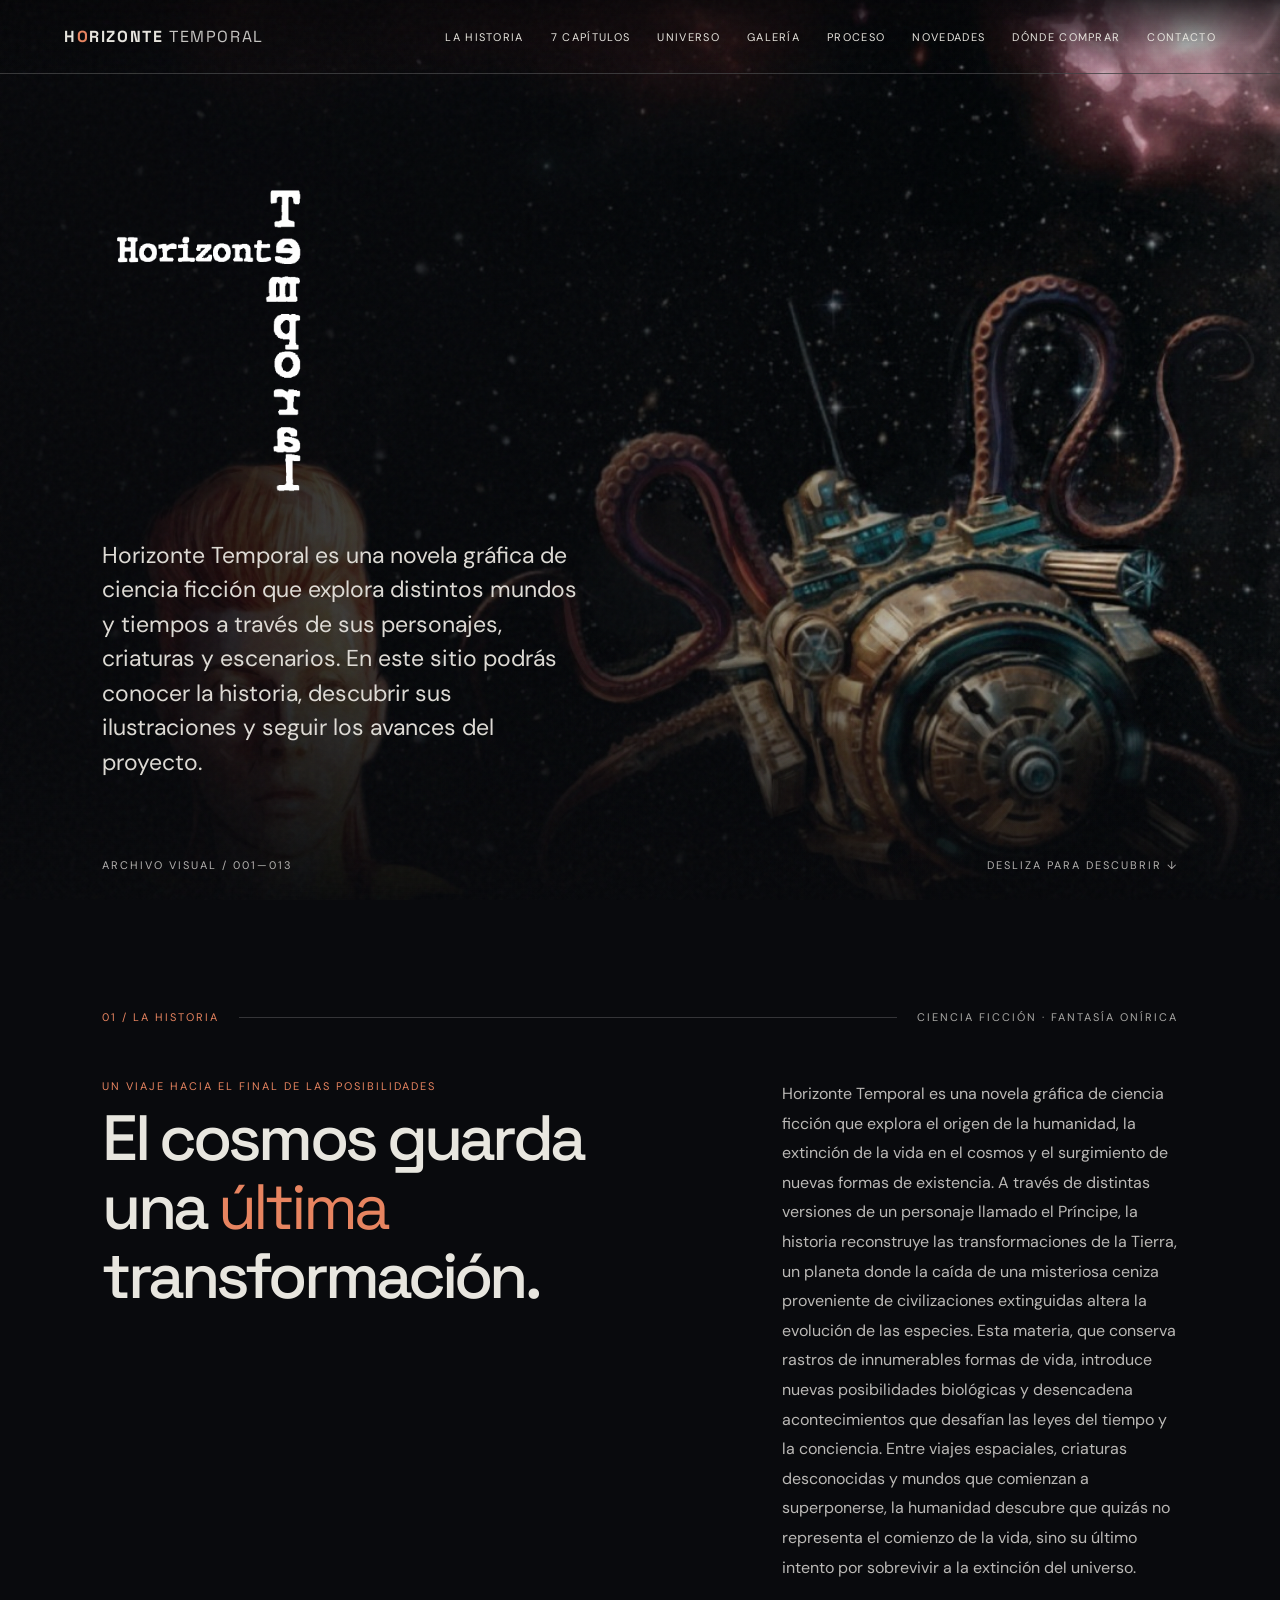
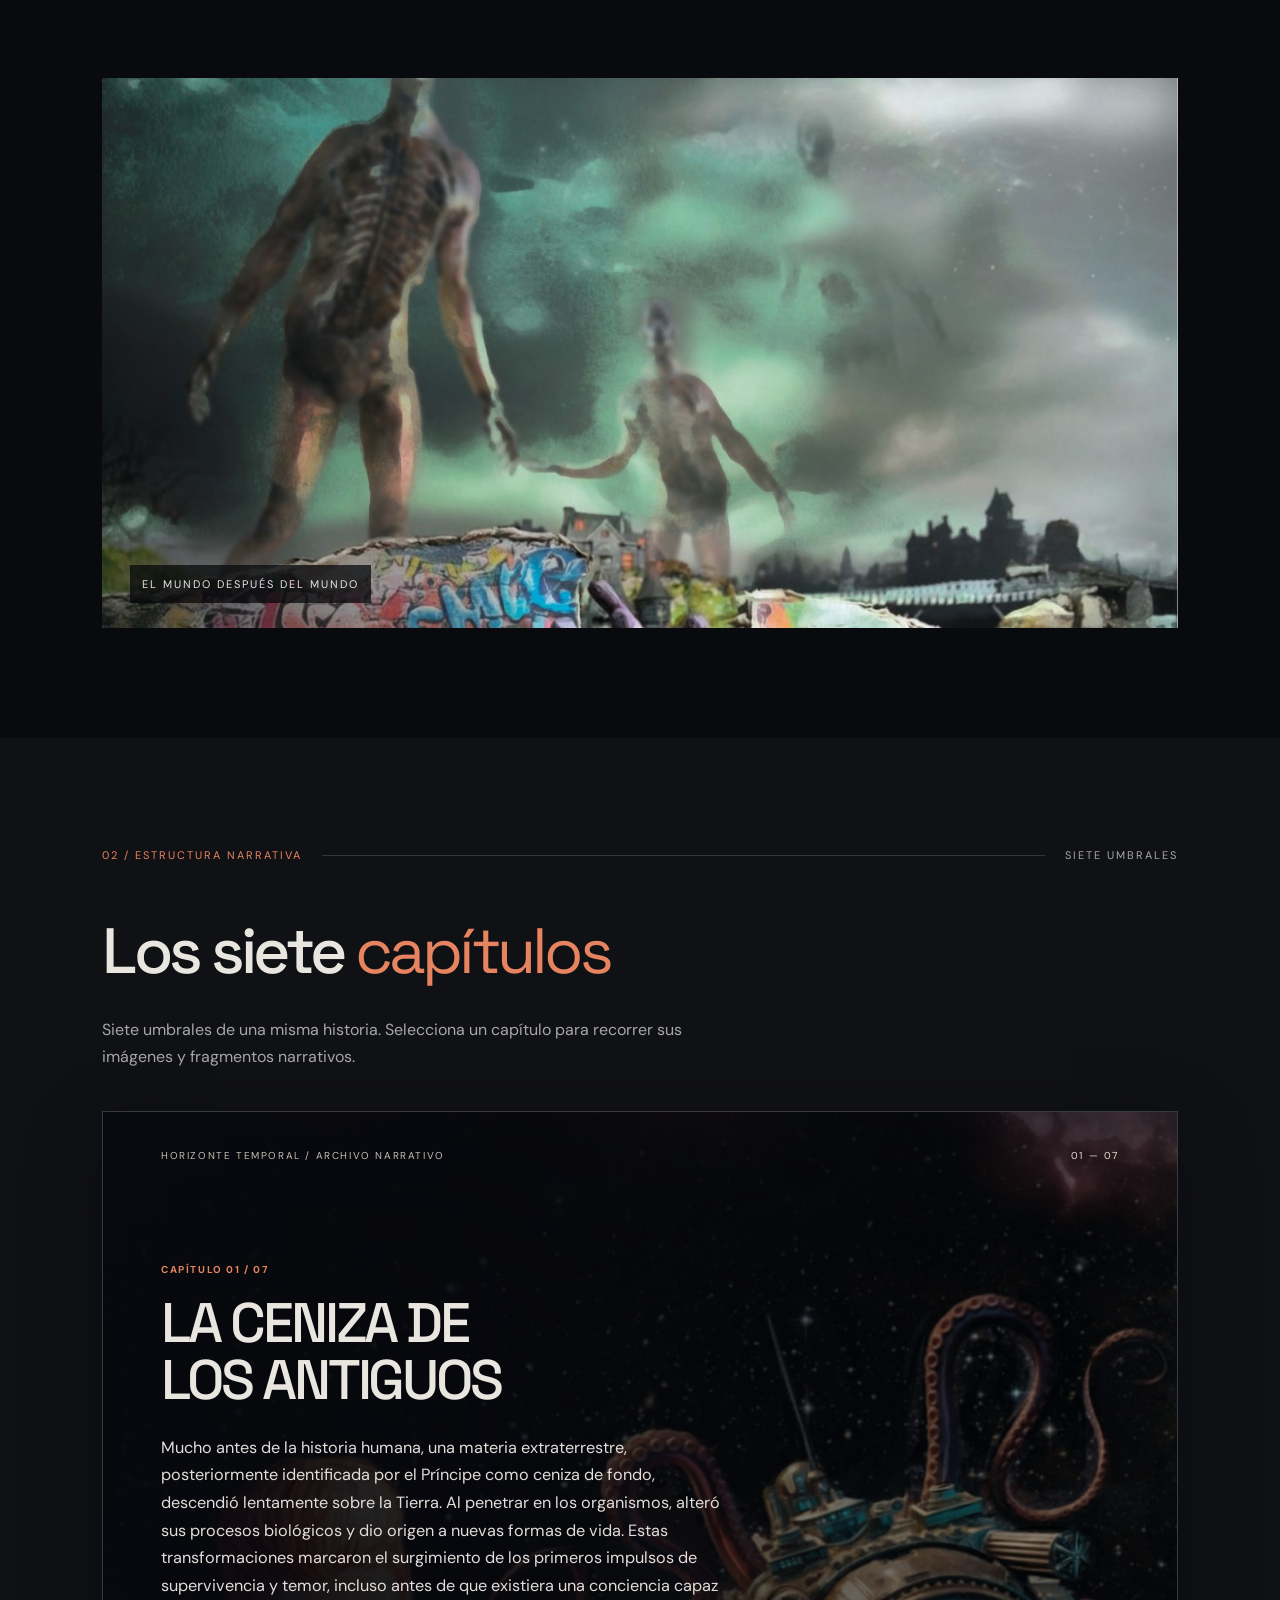
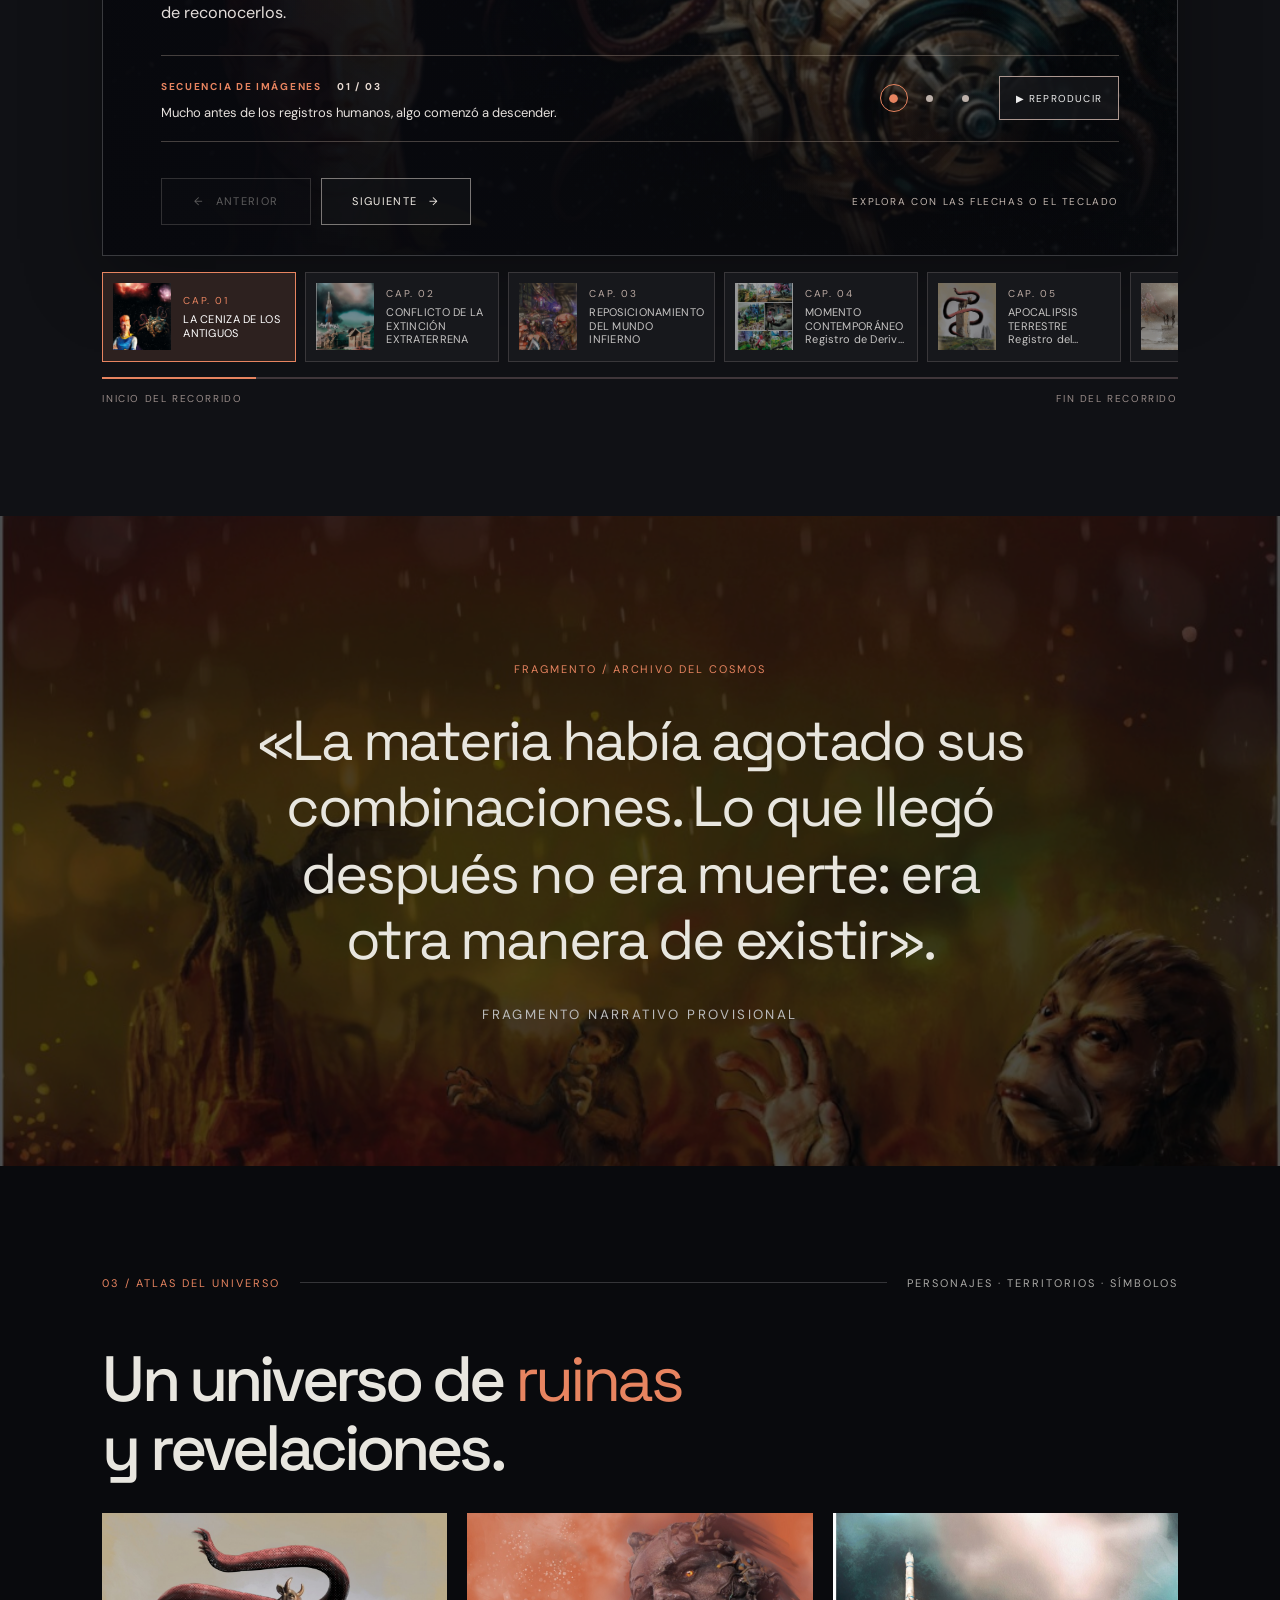
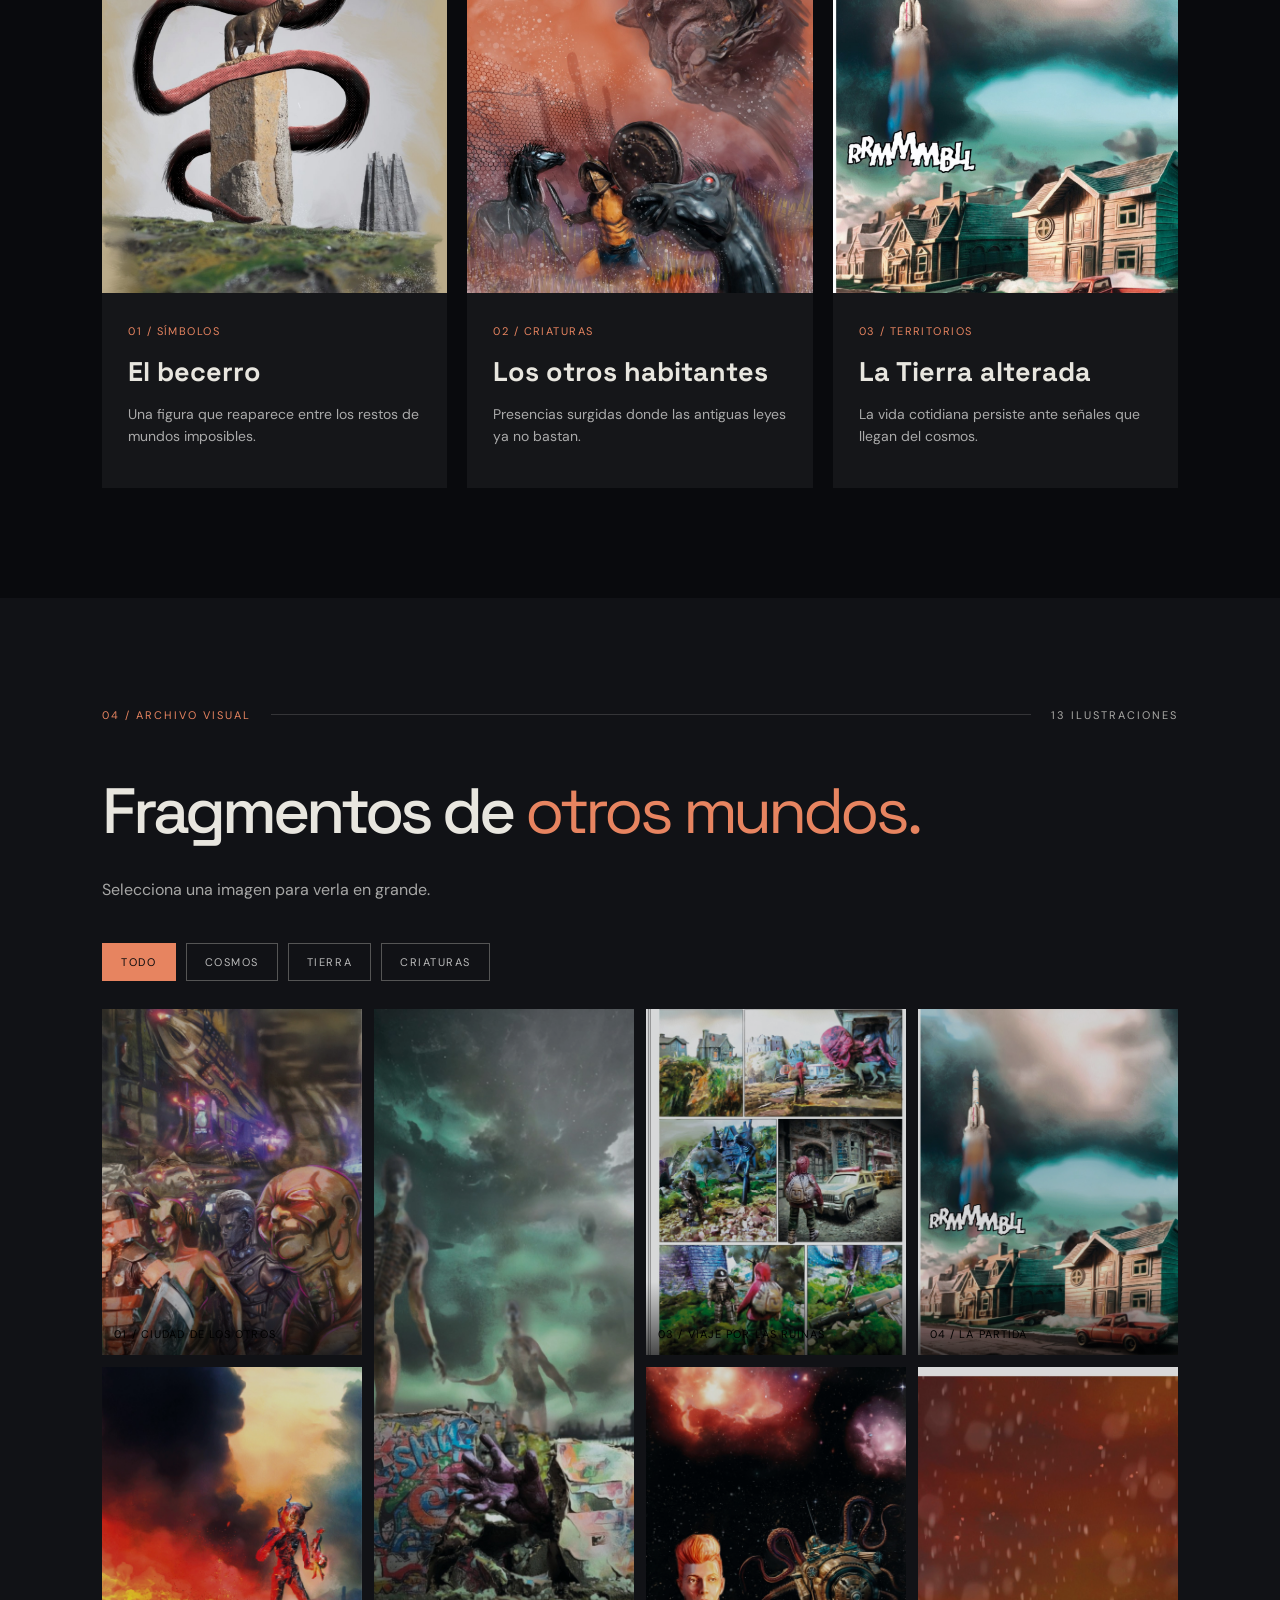
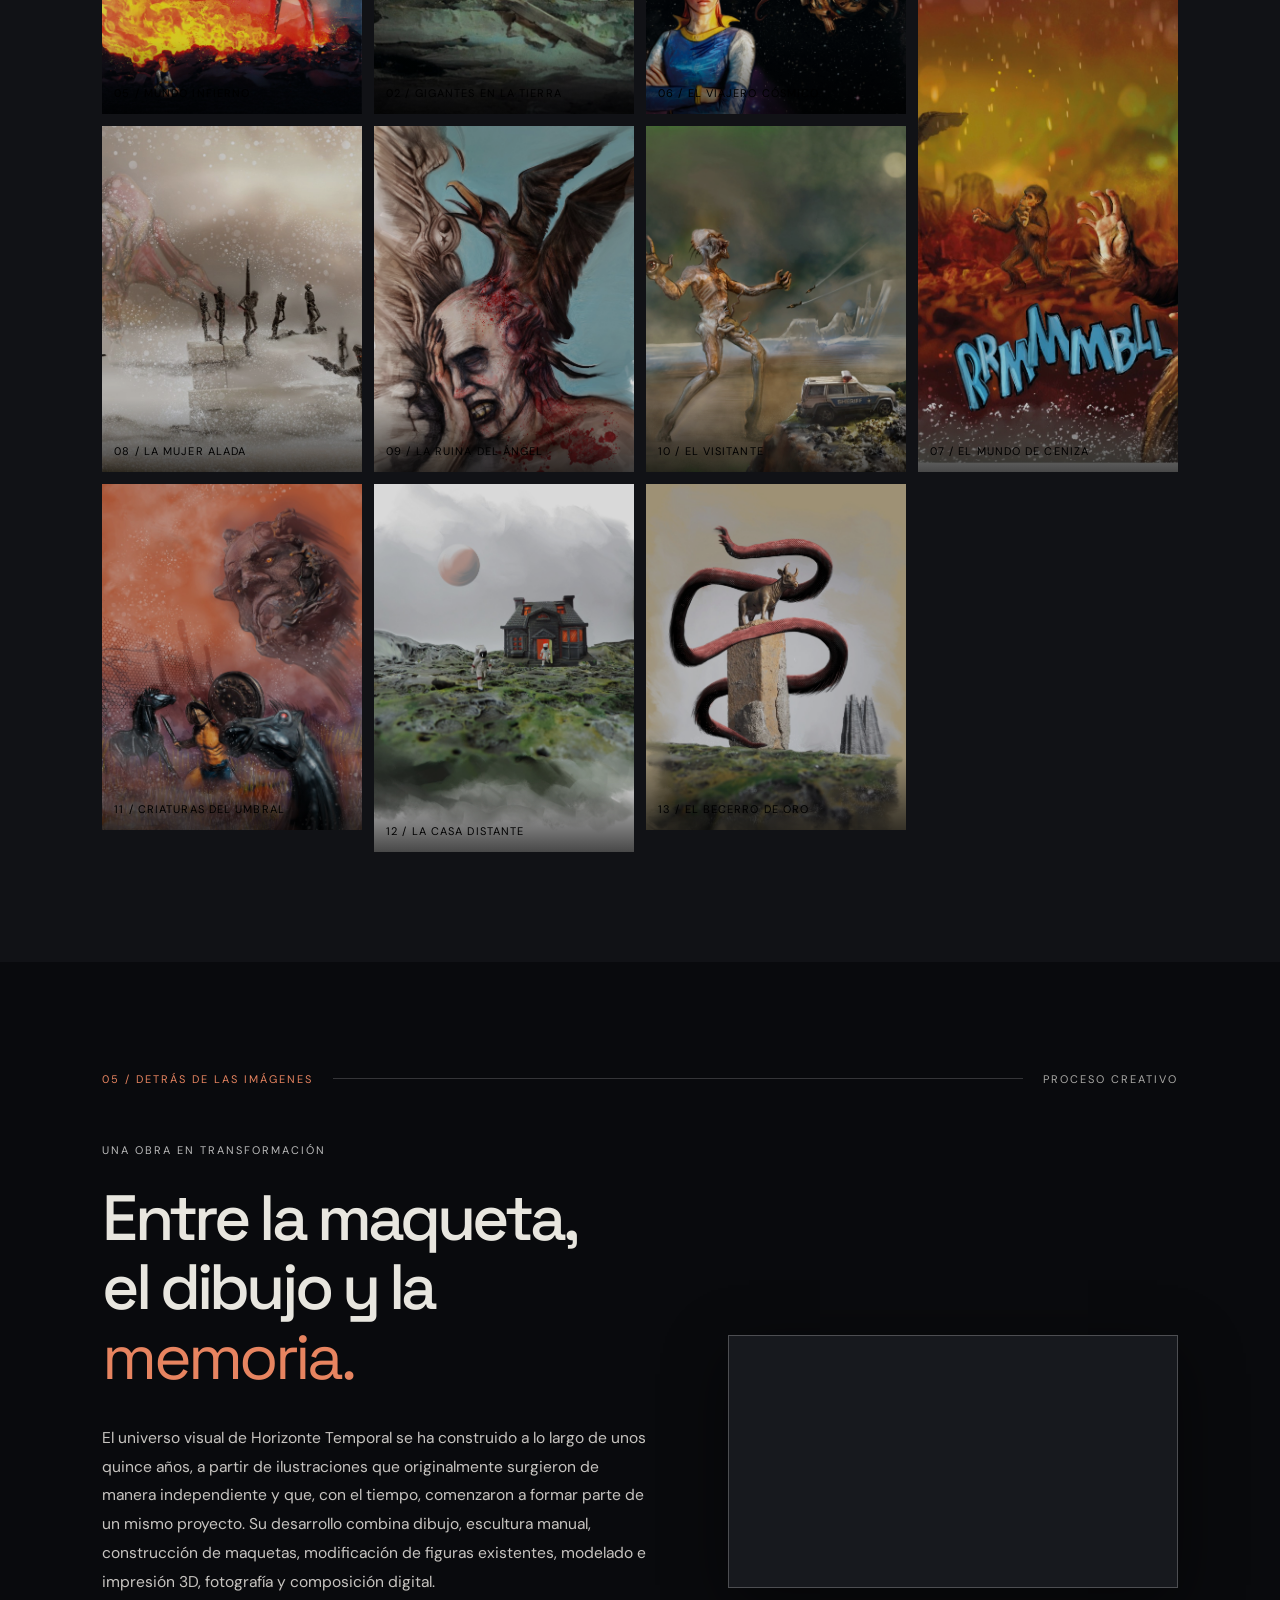
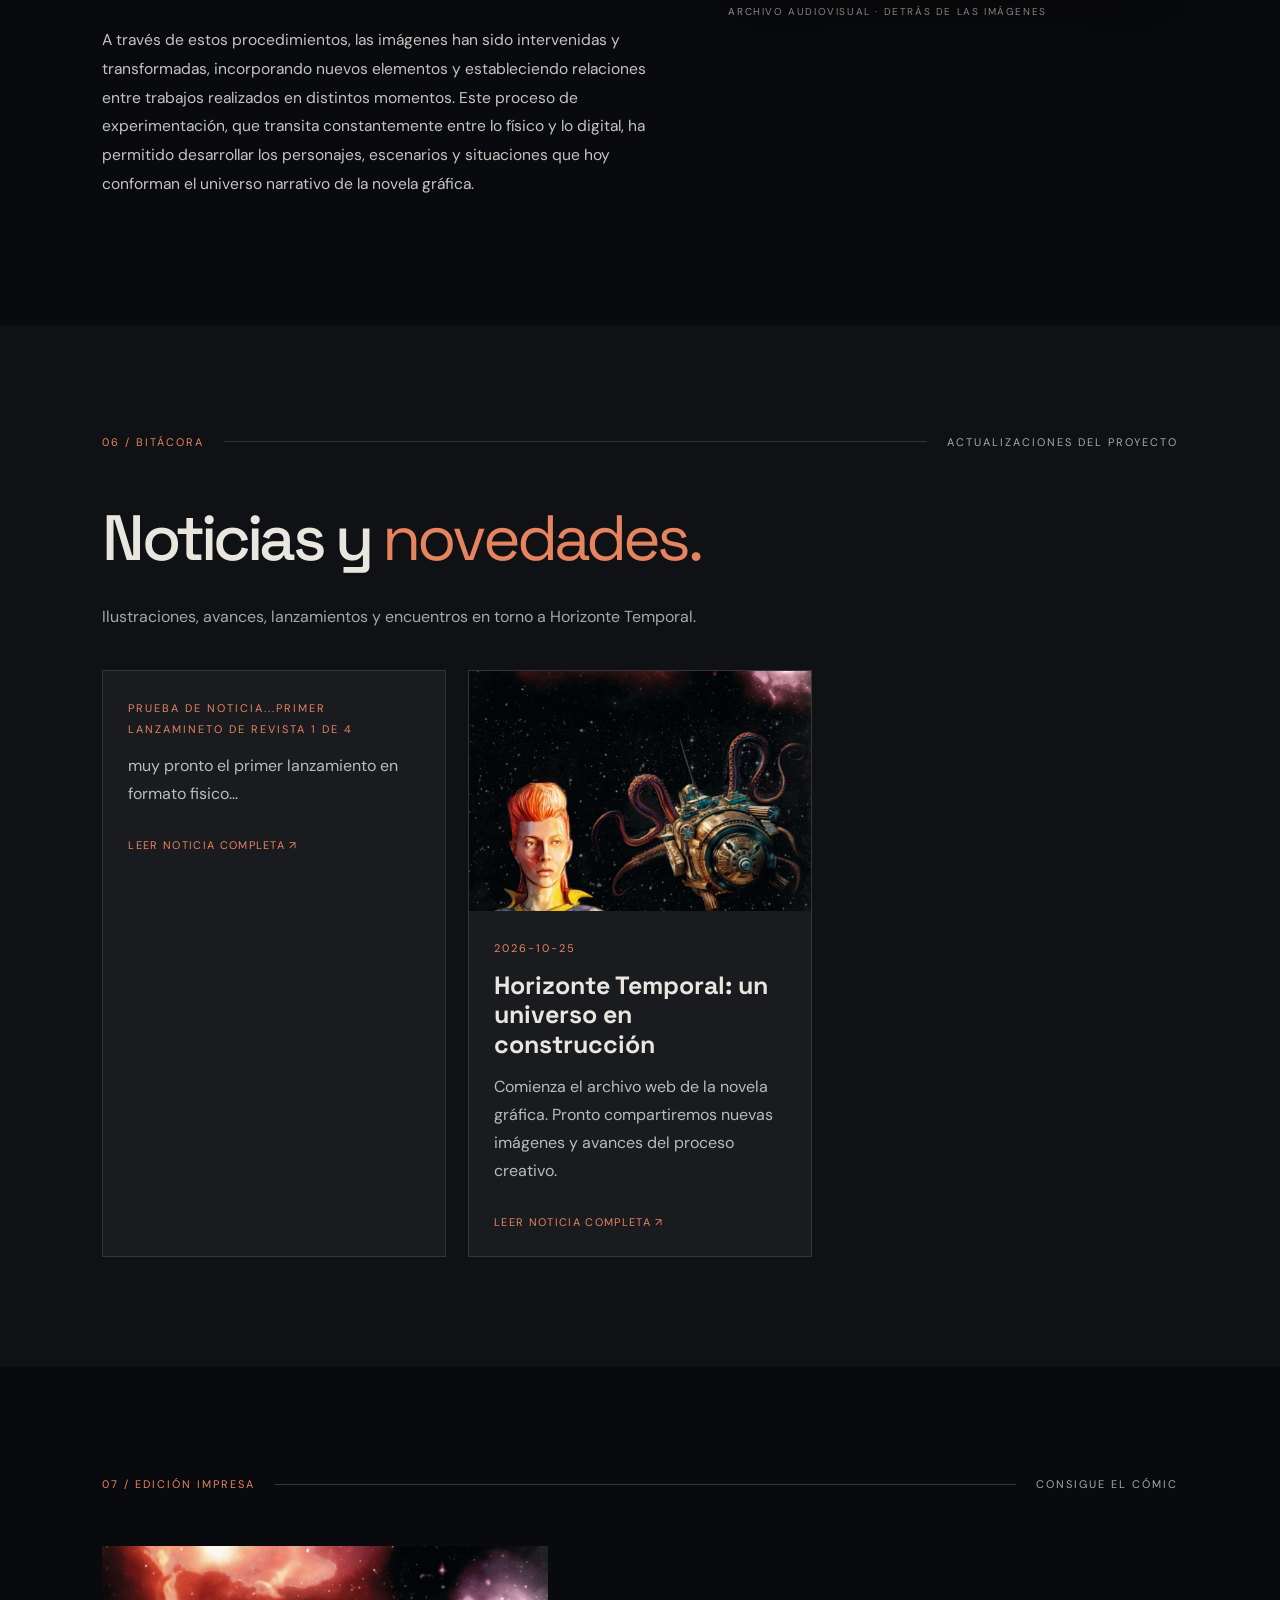
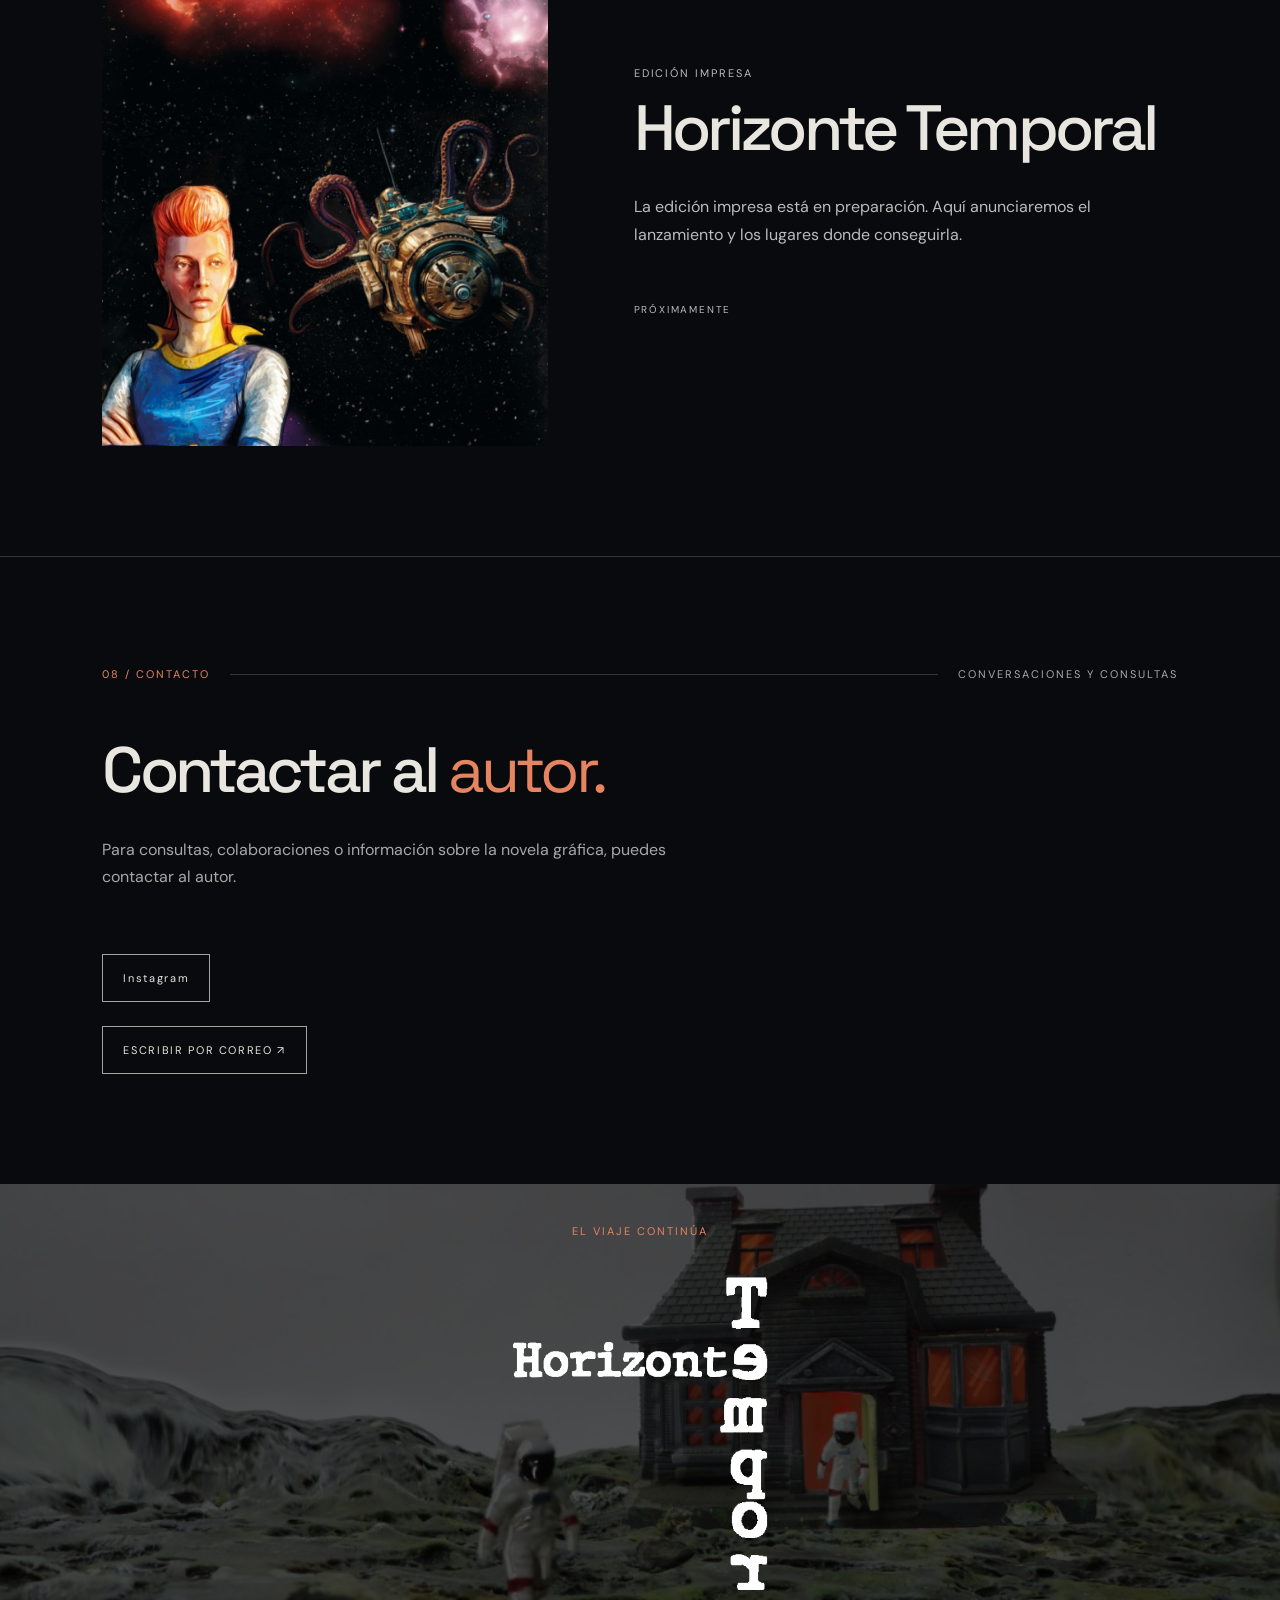
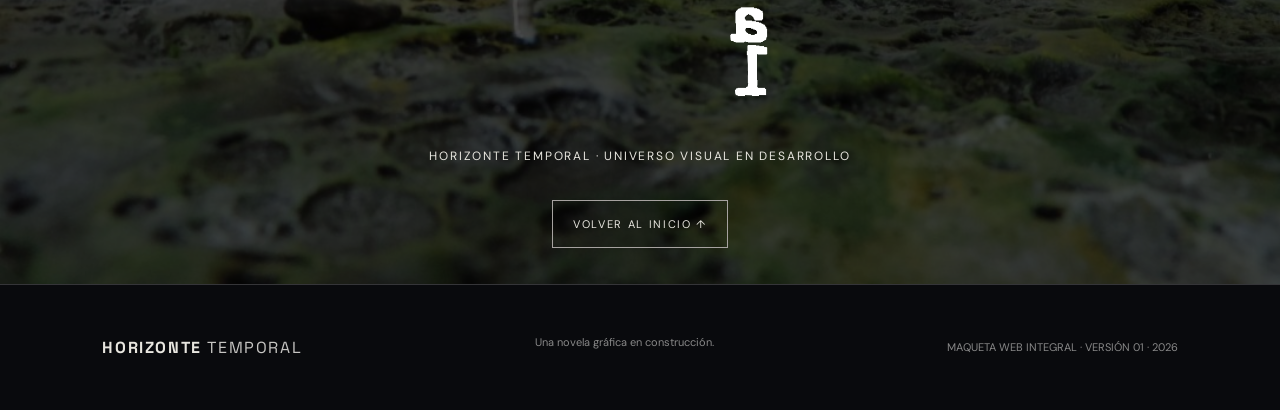
==== index.html @ 8df10844 "Eliminar segundo párrafo de sección La historia" ====
<!DOCTYPE html>
<html lang="es"><head><meta charset="utf-8"/><meta content="width=device-width,initial-scale=1" name="viewport"/><meta content="#090a0d" name="theme-color"/><meta content="Horizonte Temporal: un universo de ciencia ficción, ruinas y transformación." name="description"/><title>HORIZONTE TEMPORAL — Universo visual</title><link href="styles.css" rel="stylesheet"/><link href="cinema.css" rel="stylesheet"/></head><body><div aria-hidden="true" class="grain"></div><header class="topbar"><a class="wordmark" href="#inicio">H<span>O</span>RIZONTE <b>TEMPORAL</b></a><button aria-controls="nav" aria-expanded="false" class="menu-toggle" id="menuToggle">MENÚ ☰</button><nav id="nav"><a href="#historia">La historia</a><a href="#capitulos">7 capítulos</a><a href="#universo">Universo</a><a href="#galeria">Galería</a><a href="#proceso">Proceso</a><a href="#novedades">Novedades</a><a href="#comprar">Dónde comprar</a><a href="#contacto">Contacto</a></nav></header><main><section class="hero" id="inicio"><img alt="Viajera espacial y artefacto cósmico" fetchpriority="high" src="images/1000057951.jpg"/><iframe id="heroYoutube" class="hero-video hero-youtube" title="Video de Horizonte Temporal" allow="autoplay; encrypted-media; picture-in-picture" referrerpolicy="strict-origin-when-cross-origin" aria-hidden="true" tabindex="-1" style="display:none" loading="lazy"></iframe><video id="heroVideo" class="hero-video" autoplay muted loop playsinline preload="none" aria-hidden="true"></video><div class="hero-shade"></div><div class="hero-copy"><h1 id="heroTitle">HORIZONTE<br/><em>TEMPORAL</em></h1><img id="heroLogo" class="hero-logo" alt="Horizonte Temporal" style="display:none"><p class="lead" data-content="presentacion">Cuando las estrellas dejan de nacer, la materia comienza a recordar otras formas de vida.</p></div><div class="hero-bottom"><span>ARCHIVO VISUAL / 001—013</span><span>DESLIZA PARA DESCUBRIR ↓</span></div></section><section class="intro section" id="historia"><div class="section-head"><span class="index">01 / LA HISTORIA</span><span class="rule"></span><span>CIENCIA FICCIÓN · FANTASÍA ONÍRICA</span></div><div class="intro-grid"><div><p class="kicker">UN VIAJE HACIA EL FINAL DE LAS POSIBILIDADES</p><h2>El cosmos guarda<br/>una <i>última</i> transformación.</h2></div><div class="prose"><p data-content="historia_1">Las galaxias se han vuelto silenciosas. Nadie recuerda cuándo nació la última estrella. En la Tierra, las señales de una transformación imposible comienzan a alterar la vida y la memoria.</p></div></div><div class="wide-image reveal"><img alt="Gigantes bajo un cielo verde sobre una ciudad en ruinas" loading="lazy" src="images/1000057955.jpg"/><span class="image-label">EL MUNDO DESPUÉS DEL MUNDO</span></div></section><section class="chapters section" id="capitulos"><div class="section-head"><span class="index">02 / ESTRUCTURA NARRATIVA</span><span class="rule"></span><span>SIETE UMBRALES</span></div><h2>Los siete <i>capítulos</i></h2><p class="section-sub">Siete umbrales de una misma historia. Selecciona un capítulo para recorrer sus imágenes y fragmentos narrativos.</p><div class="chapter-grid" id="chapterGrid"></div></section><section class="quote-band"><img alt="Ceniza sobre un mundo de figuras detenidas" loading="lazy" src="images/1000057950.jpg"/><div><span class="eyebrow">FRAGMENTO / ARCHIVO DEL COSMOS</span><blockquote>«La materia había agotado sus combinaciones. Lo que llegó después no era muerte: era otra manera de existir».</blockquote><small>FRAGMENTO NARRATIVO PROVISIONAL</small></div></section><section class="section" id="universo"><div class="section-head"><span class="index">03 / ATLAS DEL UNIVERSO</span><span class="rule"></span><span>PERSONAJES · TERRITORIOS · SÍMBOLOS</span></div><h2>Un universo de <i>ruinas</i><br/>y revelaciones.</h2><div class="atlas"><article class="atlas-feature"><img alt="Becerro sobre columna envuelto por una criatura" loading="lazy" src="images/1000057944.jpg"/><div><span>01 / SÍMBOLOS</span><h3>El becerro</h3><p>Una figura que reaparece entre los restos de mundos imposibles.</p></div></article><article class="atlas-feature"><img alt="Criatura monumental y guerrero bajo un cielo rojo" loading="lazy" src="images/1000057946.jpg"/><div><span>02 / CRIATURAS</span><h3>Los otros habitantes</h3><p>Presencias surgidas donde las antiguas leyes ya no bastan.</p></div></article><article class="atlas-feature"><img alt="Cohete despega sobre un barrio" loading="lazy" src="images/1000057953.jpg"/><div><span>03 / TERRITORIOS</span><h3>La Tierra alterada</h3><p>La vida cotidiana persiste ante señales que llegan del cosmos.</p></div></article></div></section><section class="section gallery-section" id="galeria"><div class="section-head"><span class="index">04 / ARCHIVO VISUAL</span><span class="rule"></span><span>13 ILUSTRACIONES</span></div><h2>Fragmentos de <i>otros mundos.</i></h2><p class="section-sub" data-content="galeria_ayuda">Selecciona una imagen para verla en grande. Las ilustraciones se conservan sin intervenciones.</p><div aria-label="Filtrar galería" class="filters" role="group"><button class="active" data-filter="todos">TODO</button><button data-filter="cosmos">COSMOS</button><button data-filter="tierra">TIERRA</button><button data-filter="criaturas">CRIATURAS</button></div><div class="gallery-grid" id="galleryGrid"></div></section><section class="process section" id="proceso"><div class="section-head"><span class="index">05 / DETRÁS DE LAS IMÁGENES</span><span class="rule"></span><span>PROCESO CREATIVO</span></div><div class="process-grid"><div class="process-copy"><p class="kicker">UNA OBRA EN TRANSFORMACIÓN</p><h2>Entre la maqueta,<br/>el dibujo y la <i>memoria.</i></h2><p class="process-story" data-content="proceso_1">El universo visual de Horizonte Temporal se ha construido a lo largo de unos quince años a partir de ilustraciones, esculturas, maquetas, fotografías y composición digital.</p></div><div class="process-media"><div id="processVideoMount" class="process-video-player" aria-label="Video sobre el proceso creativo de Horizonte Temporal"><img src="images/1000057954.jpg" loading="lazy" alt="Imagen del proceso creativo de Horizonte Temporal"/></div><p class="process-video-caption">ARCHIVO AUDIOVISUAL · DETRÁS DE LAS IMÁGENES</p></div></div></section><section class="section news-section" id="novedades"><div class="section-head"><span class="index">06 / BITÁCORA</span><span class="rule"></span><span>ACTUALIZACIONES DEL PROYECTO</span></div><h2>Noticias y <i>novedades.</i></h2><p class="section-sub">Ilustraciones, avances, lanzamientos y encuentros en torno a Horizonte Temporal.</p><div class="news-grid" id="newsGrid"></div></section><section class="section buy-section" id="comprar"><div class="section-head"><span class="index">07 / EDICIÓN IMPRESA</span><span class="rule"></span><span>CONSIGUE EL CÓMIC</span></div><div class="buy-grid"><img alt="Ilustración de Horizonte Temporal" id="buyImage" loading="lazy" src="images/1000057951.jpg"/><div><p class="kicker">EDICIÓN IMPRESA</p><h2 id="buyTitle">Horizonte <i>Temporal.</i></h2><p id="buyDescription">Próximamente: información sobre el lanzamiento y los puntos de venta.</p><p class="buy-price" id="buyPrice"></p><div class="buy-links" id="buyLinks"></div><p class="note" id="buyStatus">PRÓXIMAMENTE</p></div></div></section><section class="section contact-section" id="contacto"><div class="section-head"><span class="index">08 / CONTACTO</span><span class="rule"></span><span>CONVERSACIONES Y CONSULTAS</span></div><h2>Contactar al <i>autor.</i></h2><p class="section-sub" data-content="contacto_texto"></p><div id="socialLinks" class="buy-links"></div><a id="contactEmail" class="outline-btn" href="#contacto">ESCRIBIR POR CORREO ↗</a></section><section class="closing"><img alt="Casa aislada y astronautas en un planeta desconocido" loading="lazy" src="images/1000057945.jpg"/><div><span class="eyebrow">EL VIAJE CONTINÚA</span><img id="closingLogo" class="closing-logo" alt="Horizonte Temporal" style="display:none"><h2 id="closingTitle">HORIZONTE <i>TEMPORAL</i></h2><p>HORIZONTE TEMPORAL · UNIVERSO VISUAL EN DESARROLLO</p><a class="outline-btn" href="#inicio">VOLVER AL INICIO ↑</a></div></section></main><footer><div class="wordmark">HORIZONTE <b>TEMPORAL</b></div><p>Una novela gráfica en construcción.</p><small>MAQUETA WEB INTEGRAL · VERSIÓN 01 · 2026</small></footer><dialog id="lightbox"><button aria-label="Cerrar imagen" class="close">✕</button><button aria-label="Imagen anterior" class="prev">‹</button><img alt=""/><button aria-label="Imagen siguiente" class="next">›</button><div class="lightbox-caption"></div></dialog><script src="script.js"></script><script src="cinema.js"></script></body></html>
---- styles.css ----
@import url('https://fonts.googleapis.com/css2?family=DM+Sans:wght@400;500;600;700&family=Space+Grotesk:wght@400;500;600;700&display=swap');:root{--bg:#090a0d;--fg:#e8e6df;--muted:#98999b;--line:#353538;--accent:#e78460}*{box-sizing:border-box}html{scroll-behavior:smooth}body{margin:0;background:var(--bg);color:var(--fg);font-family:'DM Sans',Arial,sans-serif}a{color:inherit;text-decoration:none}button{font:inherit;cursor:pointer}img{display:block;width:100%}.grain{position:fixed;inset:0;z-index:30;pointer-events:none;opacity:.12;background-image:url("data:image/svg+xml,%3Csvg viewBox='0 0 180 180' xmlns='http://www.w3.org/2000/svg'%3E%3Cfilter id='n'%3E%3CfeTurbulence type='fractalNoise' baseFrequency='.9' numOctaves='3' stitchTiles='stitch'/%3E%3C/filter%3E%3Crect width='100%25' height='100%25' filter='url(%23n)' opacity='.28'/%3E%3C/svg%3E")}.topbar{height:74px;position:absolute;z-index:20;top:0;left:0;right:0;display:flex;align-items:center;justify-content:space-between;padding:0 5%;border-bottom:1px solid #ffffff32;background:linear-gradient(#050507c7,transparent)}.wordmark{font:700 16px 'Space Grotesk',sans-serif;letter-spacing:.1em}.wordmark span{color:var(--accent)}.wordmark b{font-weight:400;color:#c6c5c2}.topbar nav{display:flex;gap:27px}.topbar nav a{font-size:11px;letter-spacing:.12em;text-transform:uppercase}.topbar nav a:hover{color:var(--accent)}.menu-toggle{display:none}.hero{min-height:760px;height:100svh;position:relative;display:flex;align-items:center;overflow:hidden}.hero>img{position:absolute;inset:0;height:100%;object-fit:cover;object-position:70% 45%;filter:saturate(.78)}.hero-shade{position:absolute;inset:0;background:linear-gradient(90deg,#07080bee 0%,#07080bba 37%,#07080b18 85%),linear-gradient(0deg,#07080bf0,transparent 30%)}.hero-copy{position:relative;padding:120px 8% 70px;max-width:980px}.eyebrow,.kicker,.index,.section-head,.image-label,.hero-bottom,.note{font-size:11px;letter-spacing:.18em;text-transform:uppercase}.eyebrow,.kicker{color:var(--accent)}h1,h2,h3,p{margin-top:0}h1,h2,h3{font-family:'Space Grotesk',Arial,sans-serif}h1{font-size:clamp(56px,9.5vw,145px);line-height:.88;letter-spacing:-.085em;margin:30px 0}h1 em,h2 i{font-style:normal;font-weight:400;color:var(--accent)}.lead{font-size:clamp(16px,2vw,23px);line-height:1.5;max-width:490px;color:#dedbd5}.outline-btn{display:inline-flex;gap:35px;align-items:center;border:1px solid #a6a2a0;padding:16px 20px;font-size:11px;letter-spacing:.15em;margin-top:24px}.outline-btn:hover{background:var(--fg);color:var(--bg)}.hero-bottom{position:absolute;bottom:28px;left:8%;right:8%;display:flex;justify-content:space-between;color:#b4b2b0}.section{padding:110px 8%}.section-head{display:flex;gap:20px;align-items:center;color:#aaa9a6;margin-bottom:55px}.section-head .index{color:var(--accent)}.section-head .rule{height:1px;flex:1;background:var(--line)}h2{font-size:clamp(38px,5vw,76px);letter-spacing:-.06em;line-height:1.08;font-weight:500;margin-bottom:30px}.intro-grid{display:grid;grid-template-columns:1.2fr .8fr;gap:8%;margin-bottom:80px}.prose{font-size:16px;line-height:1.85;color:#bbb9b6}.note{font-size:10px;color:#7f8083}.wide-image{height:550px;position:relative;overflow:hidden}.wide-image img{height:100%;object-fit:cover;object-position:center 42%}.image-label{position:absolute;bottom:25px;left:28px;background:#08090bbd;padding:12px}.section-sub{max-width:630px;color:#a7a7a6;line-height:1.7;margin-bottom:40px}.chapters{background:#101115}.chapter-grid{display:grid;grid-template-columns:repeat(2,minmax(0,1fr));gap:20px}.chapter{min-height:460px;position:relative;overflow:hidden;background:#1b1b1e}.chapter img{height:100%;position:absolute;inset:0;object-fit:cover;filter:brightness(.7);transition:transform .5s}.chapter:hover img{transform:scale(1.045)}.chapter:after{content:'';position:absolute;inset:0;background:linear-gradient(0deg,#000e,transparent 75%)}.chapter-content{position:absolute;z-index:1;bottom:0;padding:35px}.chapter-number{font-size:11px;letter-spacing:.18em;color:#e4a58e}.chapter h3{font-size:clamp(25px,3vw,45px);letter-spacing:-.04em;margin:12px 0}.chapter p{color:#ddd;max-width:390px;line-height:1.5;font-size:14px}.chapter:first-child{grid-column:span 2;min-height:570px}.chapter:first-child h3{font-size:clamp(40px,5vw,72px)}.quote-band{height:650px;position:relative;display:grid;place-items:center;text-align:center}.quote-band img{position:absolute;inset:0;height:100%;object-fit:cover;filter:brightness(.43)}.quote-band:after{content:'';position:absolute;inset:0;background:#090a0d50}.quote-band>div{position:relative;z-index:1;max-width:850px;padding:30px}.quote-band blockquote{font:400 clamp(28px,4.4vw,60px)/1.18 'Space Grotesk',sans-serif;letter-spacing:-.04em;margin:30px 0}.quote-band small{letter-spacing:.18em;color:#bbb}.atlas{display:grid;grid-template-columns:repeat(3,1fr);gap:20px}.atlas-feature{background:#151619}.atlas-feature img{height:380px;object-fit:cover}.atlas-feature div{padding:26px}.atlas-feature span{font-size:11px;color:var(--accent);letter-spacing:.13em}.atlas-feature h3{font-size:27px;margin:14px 0}.atlas-feature p{font-size:14px;color:#aaa;line-height:1.6}.gallery-section{background:#111216}.filters{display:flex;gap:10px;flex-wrap:wrap;margin-bottom:28px}.filters button{background:none;border:1px solid #555;color:#bbb;padding:11px 18px;font-size:11px;letter-spacing:.14em}.filters button.active,.filters button:hover{color:#0a0a0c;background:var(--accent);border-color:var(--accent)}.gallery-grid{display:grid;grid-template-columns:repeat(4,1fr);gap:12px}.gallery-item{border:0;background:#222;padding:0;position:relative;overflow:hidden;aspect-ratio:3/4}.gallery-item:nth-child(5n+2){grid-row:span 2;aspect-ratio:auto}.gallery-item img{height:100%;object-fit:cover;transition:transform .35s,filter .35s;filter:brightness(.85)}.gallery-item:hover img{transform:scale(1.05);filter:brightness(1)}.gallery-item span{position:absolute;bottom:0;left:0;right:0;background:linear-gradient(transparent,#000a);padding:45px 12px 14px;text-align:left;font-size:11px;letter-spacing:.1em}.process-grid{display:grid;grid-template-columns:1fr 1fr;gap:9%;align-items:center}.process-grid p{line-height:1.8;color:#bbb}.process-grid img{max-height:720px;object-fit:contain}.closing{min-height:700px;position:relative;display:grid;place-items:center;text-align:center}.closing>img{position:absolute;inset:0;height:100%;object-fit:cover;filter:brightness(.35)}.closing>div{position:relative;padding:30px}.closing h2{font-size:clamp(60px,9vw,125px);line-height:.9;margin:30px 0}.closing p{font-size:12px;letter-spacing:.15em}footer{padding:50px 8%;display:flex;justify-content:space-between;gap:15px;align-items:center;border-top:1px solid var(--line)}footer p,footer small{font-size:11px;color:#888}dialog{background:#08090c;color:#eee;border:1px solid #555;max-width:95vw;max-height:95vh;padding:25px 65px 55px}dialog::backdrop{background:#000e}dialog img{max-height:75vh;max-width:80vw;object-fit:contain}dialog button{position:absolute;background:#151515d9;color:white;border:1px solid #555;font-size:24px;padding:8px 13px}dialog .close{right:10px;top:10px}dialog .prev{left:10px;top:50%}dialog .next{right:10px;top:50%}.lightbox-caption{position:absolute;bottom:17px;left:0;right:0;text-align:center;font-size:12px;letter-spacing:.12em}@media(max-width:900px){.topbar nav{display:none;position:absolute;top:74px;left:0;right:0;background:#101114;padding:25px 6%;flex-direction:column}.topbar nav.open{display:flex}.menu-toggle{display:block;color:white;background:none;border:0;font-size:12px;letter-spacing:.15em}.intro-grid,.process-grid{grid-template-columns:1fr;gap:35px}.atlas{grid-template-columns:1fr 1fr}.gallery-grid{grid-template-columns:repeat(3,1fr)}.section{padding:80px 6%}}@media(max-width:600px){.hero{min-height:640px}.hero-copy{padding:120px 6% 65px}.hero-bottom{left:6%;right:6%;font-size:9px}.hero-bottom span:last-child{display:none}.section-head{font-size:9px;gap:10px}.section-head>span:last-child{display:none}.wide-image{height:360px}.chapter-grid{grid-template-columns:1fr}.chapter:first-child{grid-column:auto;min-height:450px}.chapter{min-height:390px}.atlas{grid-template-columns:1fr}.atlas-feature img{height:360px}.gallery-grid{grid-template-columns:repeat(2,1fr)}.gallery-item:nth-child(5n+2){grid-row:auto;aspect-ratio:3/4}.quote-band{height:550px}.closing{min-height:570px}footer{flex-direction:column;align-items:flex-start}dialog{padding:45px 10px 55px}dialog img{max-width:87vw;max-height:70vh}dialog .prev,dialog .next{top:auto;bottom:7px}dialog .lightbox-caption{bottom:17px;max-width:65%;margin:auto}}

/* Noticias y venta: extensión visual v02 */
.news-section{background:#101115}.news-grid{display:grid;grid-template-columns:repeat(3,minmax(0,1fr));gap:22px}.news-card{background:#1a1b1f;overflow:hidden;border:1px solid #353538}.news-card img{height:240px;object-fit:cover}.news-body{padding:25px}.news-body h3{font-size:25px;line-height:1.18;margin:14px 0}.news-body p,.buy-grid p{color:#bbb;line-height:1.75}.news-body a{display:inline-block;margin-top:12px;color:var(--accent);font-size:11px;letter-spacing:.12em}.buy-section{background:#090a0d}.buy-grid{display:grid;grid-template-columns:.9fr 1.1fr;align-items:center;gap:8%}.buy-grid>img{height:500px;object-fit:cover}.buy-price{font:600 24px 'Space Grotesk',sans-serif;color:var(--fg)!important}.buy-links{display:flex;flex-wrap:wrap;gap:12px}.buy-links .outline-btn{margin-top:10px}.buy-grid .note{margin-top:28px}@media(max-width:900px){.news-grid{grid-template-columns:repeat(2,1fr)}.buy-grid{grid-template-columns:1fr}}@media(max-width:600px){.news-grid{grid-template-columns:1fr}.buy-grid>img{height:340px}}

.hero-video{position:absolute;inset:0;width:100%;height:100%;object-fit:cover;display:none}.contact-section{border-top:1px solid var(--line)}.contact-section .outline-btn{margin-top:24px}.news-card a{display:inline-block;margin-top:14px;color:var(--accent)}.news-article{max-width:860px;margin:110px auto 80px;padding:0 24px}.news-article h1{font-size:clamp(2rem,5vw,4rem)}.news-article img{width:100%;max-height:550px;object-fit:cover}.news-article p{white-space:pre-line;line-height:1.8}.news-article details{border-top:1px solid var(--line);padding:24px 0;margin-top:30px}.news-article summary{cursor:pointer;color:var(--accent)}

.hero-youtube{border:0;pointer-events:none;transform:scale(1.25);transform-origin:center}.hero{overflow:hidden}

.hero-logo{width:min(100%,820px);height:auto;max-height:330px;object-fit:contain;object-position:left center;margin:30px 0;filter:none}@media(max-width:700px){.hero-logo{max-height:220px;margin:26px 0}}

.closing-logo{display:block;width:min(75vw,540px);max-height:460px;height:auto;object-fit:contain;margin:20px auto 28px;filter:none}.closing #closingTitle{font-size:clamp(40px,6vw,84px);line-height:1;letter-spacing:-.055em}@media(max-width:650px){.closing-logo{width:min(86vw,370px);max-height:370px}}


/* 05 — Proceso creativo: texto sin repeticiones + reproductor adaptable */
.process-grid{grid-template-columns:minmax(0,1.1fr) minmax(0,.9fr);align-items:center;gap:clamp(28px,6vw,96px)}
.process-copy{min-width:0}
.process-copy .kicker{margin-bottom:24px}
.process-copy h2{margin-bottom:32px}
.process-copy .process-story{white-space:pre-line;overflow-wrap:anywhere;font-size:clamp(15px,1.22vw,17px);line-height:1.85;color:#c7c4c0;letter-spacing:normal;text-transform:none}
.process-media{min-width:0}
.process-video-player{width:100%;aspect-ratio:16/9;position:relative;overflow:hidden;background:#17191e;border:1px solid #ffffff3b;box-shadow:0 18px 60px #0007}
.process-video-player iframe,.process-video-player video,.process-video-player>img{display:block;width:100%;height:100%;max-height:none;object-fit:cover;border:0}
.process-video-player iframe{position:absolute;inset:0;aspect-ratio:16/9}
.process-video-player iframe,.process-video-player video{pointer-events:none}
.process-video-caption{font-size:10px!important;letter-spacing:.16em;line-height:1.65!important;color:#a8a3a0!important;text-transform:uppercase;margin:16px 0 0}
@media(max-width:900px){.process-grid{grid-template-columns:1fr;gap:36px}.process-media{max-width:760px}}
@media(max-width:600px){.process-copy h2{margin-bottom:24px}.process-copy .process-story{font-size:15px}.process-video-caption{margin-top:12px}}
---- cinema.css ----
/* Horizonte Temporal — recorrido cinematográfico de capítulos.
   Extensión autónoma: no modifica la edición desde Pages CMS. */
.chapter-explorer[hidden]{display:none!important}
.chapters.cinema-ready .chapter-grid{display:none}
.cinema-explorer{margin-top:34px;min-width:0}
.cinema-stage{isolation:isolate;position:relative;display:flex;flex-direction:column;min-height:690px;padding:36px clamp(24px,4.5vw,74px) 30px;overflow:hidden;background:#15161b;border:1px solid #ffffff27;box-shadow:0 20px 75px #0005}
.cinema-visual,.cinema-visual::after{position:absolute;inset:0;pointer-events:none}
.cinema-visual{z-index:-2;background:#1d1a1c}
.cinema-visual img{width:100%;height:100%;object-fit:cover;object-position:center;filter:brightness(.79) saturate(.84);transform:scale(1.015)}
.cinema-visual::after{content:"";background:linear-gradient(90deg,#08090ef2 0%,#08090ed6 34%,#090a0d7a 59%,#090a0d10 100%),linear-gradient(0deg,#08090de0 0%,transparent 47%),linear-gradient(180deg,#08090da8 0%,transparent 30%)}
.cinema-meta,.cinema-footer{position:relative;z-index:1;display:flex;align-items:center;justify-content:space-between;gap:16px}
.cinema-signature,.cinema-count,.cinema-eyebrow,.cinema-hint,.cinema-step-number,.cinema-step-label,.cinema-progress-label{font-size:10px;line-height:1.5;letter-spacing:.16em;text-transform:uppercase}
.cinema-signature{color:#c7bdb3}.cinema-count{color:#e6dfd7;font-variant-numeric:tabular-nums}
.cinema-content{position:relative;z-index:1;max-width:660px;width:min(65%,660px);margin:auto 0 62px;padding-top:95px}
.cinema-eyebrow{color:var(--accent);font-weight:700;margin-bottom:18px}
.cinema-content h3{font-size:clamp(34px,4.35vw,69px);font-weight:500;line-height:1.02;letter-spacing:-.055em;text-wrap:balance;margin:0 0 25px;overflow-wrap:break-word}
.cinema-synopsis{font-size:clamp(14px,1.27vw,17px);line-height:1.7;max-width:560px;color:#e3ddda;margin:0;text-wrap:pretty}
.cinema-footer{margin-top:12px}
.cinema-controls{display:flex;gap:10px}
.cinema-arrow{min-width:150px;min-height:47px;display:inline-flex;justify-content:center;align-items:center;gap:12px;background:#111216ae;border:1px solid #ded7d084;color:#f3eee7;padding:12px 18px;font-size:11px;letter-spacing:.12em;text-transform:uppercase;transition:background .2s,border-color .2s}
.cinema-arrow:hover:not(:disabled),.cinema-arrow:focus-visible{background:#e78460;color:#0b0b0d;border-color:#e78460}
.cinema-arrow:disabled{opacity:.36;cursor:not-allowed}
.cinema-hint{color:#c2b6af;text-align:right}
.cinema-timeline{display:flex;gap:9px;overflow-x:auto;overscroll-behavior-x:contain;scroll-snap-type:x proximity;padding:16px 0 13px;scrollbar-width:thin;scrollbar-color:#a66552 #262429}
.cinema-step{position:relative;display:flex;align-items:center;gap:12px;flex:0 0 194px;min-height:90px;padding:10px;text-align:left;color:#c6c4c3;background:#17181c;border:1px solid #39373a;scroll-snap-align:start;transition:background .2s,border-color .2s,opacity .2s}
.cinema-step img{width:58px;height:67px;object-fit:cover;filter:brightness(.65);flex-shrink:0}
.cinema-step-text{display:flex;flex-direction:column;gap:5px;min-width:0}
.cinema-step-number{color:#bbaaa3;font-variant-numeric:tabular-nums}
.cinema-step-label{font-size:11px;letter-spacing:.025em;text-transform:none;line-height:1.25;display:-webkit-box;-webkit-line-clamp:3;-webkit-box-orient:vertical;overflow:hidden}
.cinema-step[aria-current="step"]{border-color:var(--accent);background:#2d211f;color:#fff}
.cinema-step[aria-current="step"] .cinema-step-number{color:var(--accent)}
.cinema-step[aria-current="step"] img{filter:brightness(1)}
.cinema-step:hover{border-color:#d1aa98}
.cinema-step:focus-visible,.cinema-arrow:focus-visible{outline:2px solid #fff;outline-offset:3px}
.cinema-progress{height:2px;background:#40363a;position:relative;margin-top:2px}
.cinema-progress-fill{height:100%;width:0%;background:var(--accent);transition:width .5s ease}
.cinema-progress-label{display:flex;justify-content:space-between;color:#988b88;margin-top:12px}
.cinema-stage.is-changing .cinema-visual img{animation:cinema-focus 850ms cubic-bezier(.2,.75,.1,1) both}
.cinema-stage.is-changing .cinema-content>*{animation:cinema-word-in 540ms cubic-bezier(.2,.7,.2,1) both}
.cinema-stage.is-changing .cinema-content>*:nth-child(2){animation-delay:75ms}
.cinema-stage.is-changing .cinema-content>*:nth-child(3){animation-delay:135ms}
@keyframes cinema-focus{from{opacity:.45;transform:scale(1.065)}to{opacity:1;transform:scale(1.015)}}
@keyframes cinema-word-in{from{opacity:0;transform:translateY(13px)}to{opacity:1;transform:translateY(0)}}
@media(max-width:900px){.cinema-stage{min-height:650px;padding:26px 30px}.cinema-content{width:min(75%,610px)}.cinema-hint{display:none}.cinema-step{flex-basis:184px}}
@media(max-width:600px){.cinema-explorer{margin-top:18px}.cinema-stage{min-height:675px;padding:22px 20px 24px}.cinema-visual img{object-position:62% center;filter:brightness(.7) saturate(.78)}.cinema-visual::after{background:linear-gradient(0deg,#08090dfa 0%,#08090de9 28%,#090a0dba 59%,#090a0d1f 100%),linear-gradient(180deg,#08090d99,transparent 32%)}.cinema-signature{max-width:190px}.cinema-meta{align-items:flex-start}.cinema-content{width:100%;max-width:none;padding-top:200px;margin:auto 0 34px}.cinema-content h3{font-size:clamp(30px,8.1vw,44px);line-height:1.07;margin-bottom:15px}.cinema-synopsis{font-size:13.5px;line-height:1.57}.cinema-arrow{min-width:0;padding:12px 14px;min-height:48px}.cinema-controls{width:100%}.cinema-controls .cinema-arrow{flex:1}.cinema-step{flex-basis:163px;min-height:84px}.cinema-step img{height:62px;width:48px}.cinema-progress-label{font-size:9px}}
@media(prefers-reduced-motion:reduce){.cinema-stage.is-changing .cinema-visual img,.cinema-stage.is-changing .cinema-content>*{animation:none!important}.cinema-progress-fill,.cinema-step,.cinema-arrow{transition:none!important}}

/* Horizonte Temporal: secuencias con fundidos y movimiento de cámara */
.cinema-visual .cinema-shot{position:absolute;inset:0;width:100%;height:100%;object-fit:cover;opacity:0;transform:scale(1.025);filter:brightness(.79) saturate(.84);transition:opacity 1400ms ease;will-change:opacity,transform}
.cinema-visual .cinema-shot.is-visible{opacity:1;animation:cinema-drift 18s ease-in-out both}
.cinema-visual .cinema-shot:nth-child(2).is-visible{animation-name:cinema-drift-reverse}
@keyframes cinema-drift{from{transform:scale(1.025) translate3d(0,0,0)}to{transform:scale(1.105) translate3d(-1%,1%,0)}}
@keyframes cinema-drift-reverse{from{transform:scale(1.105) translate3d(1%,0,0)}to{transform:scale(1.025) translate3d(0,0,0)}}
.cinema-sequence[hidden]{display:none!important}
.cinema-sequence{position:relative;z-index:1;display:flex;justify-content:space-between;align-items:center;gap:20px;margin:0 0 24px;padding:18px 0;border-top:1px solid #c7b5a552;border-bottom:1px solid #c7b5a552}
.cinema-sequence-copy{min-width:0;flex:1;max-width:640px}
.cinema-sequence-label{color:var(--accent);font-size:10px;letter-spacing:.17em;font-weight:700}
.cinema-sequence-counter{color:#e9dcd4;white-space:nowrap;margin-left:12px;font-variant-numeric:tabular-nums}
.cinema-scene-caption{margin:8px 0 0;color:#e6e1dd;line-height:1.5;font-size:13px;text-wrap:pretty;max-width:580px}
.cinema-sequence-actions{display:flex;align-items:center;gap:19px;flex-shrink:0}
.cinema-scene-dots{display:flex;gap:8px;align-items:center}
.cinema-scene-dot{width:28px;height:28px;display:grid;place-items:center;border:1px solid transparent;border-radius:50%;background:transparent;color:#eee}
.cinema-scene-dot::after{content:"";display:block;width:7px;height:7px;border-radius:50%;background:#bdb1aa;transition:background .25s,transform .25s}
.cinema-scene-dot[aria-pressed="true"]{border-color:var(--accent)}
.cinema-scene-dot[aria-pressed="true"]::after{background:var(--accent);transform:scale(1.25)}
.cinema-play{white-space:nowrap;background:#16171acf;border:1px solid #ac9790;color:#eee;font-size:10px;letter-spacing:.12em;padding:13px 16px;min-height:44px}
.cinema-play:hover,.cinema-play[aria-pressed="true"]{border-color:var(--accent);background:#342520}
.cinema-scene-dot:focus-visible,.cinema-play:focus-visible{outline:2px solid #fff;outline-offset:3px}
.cinema-stage:has(.cinema-sequence:not([hidden])){min-height:745px}
.cinema-stage:has(.cinema-sequence:not([hidden])) .cinema-content{margin-bottom:28px}
@media(max-width:900px){.cinema-sequence{align-items:flex-start;flex-direction:column;gap:15px}.cinema-sequence-actions{width:100%;justify-content:space-between}}
@media(max-width:600px){.cinema-stage:has(.cinema-sequence:not([hidden])){min-height:755px}.cinema-stage:has(.cinema-sequence:not([hidden])) .cinema-content{padding-top:125px;margin-bottom:22px}.cinema-sequence{margin-bottom:18px;padding:13px 0}.cinema-scene-caption{font-size:12px}.cinema-sequence-actions{gap:10px}.cinema-play{padding:11px 13px}}
@media(prefers-reduced-motion:reduce){.cinema-visual .cinema-shot,.cinema-visual .cinema-shot.is-visible{animation:none!important;transition:none!important}.cinema-scene-dot::after{transition:none!important}}


/* El movimiento lento también continúa después de cambiar de capítulo. */
.cinema-stage.is-changing .cinema-visual .cinema-shot.is-visible{animation:cinema-drift 18s ease-in-out both}
.cinema-stage.is-changing .cinema-visual .cinema-shot:nth-child(2).is-visible{animation-name:cinema-drift-reverse}
@media(prefers-reduced-motion:reduce){.cinema-stage.is-changing .cinema-visual .cinema-shot.is-visible{animation:none!important}}
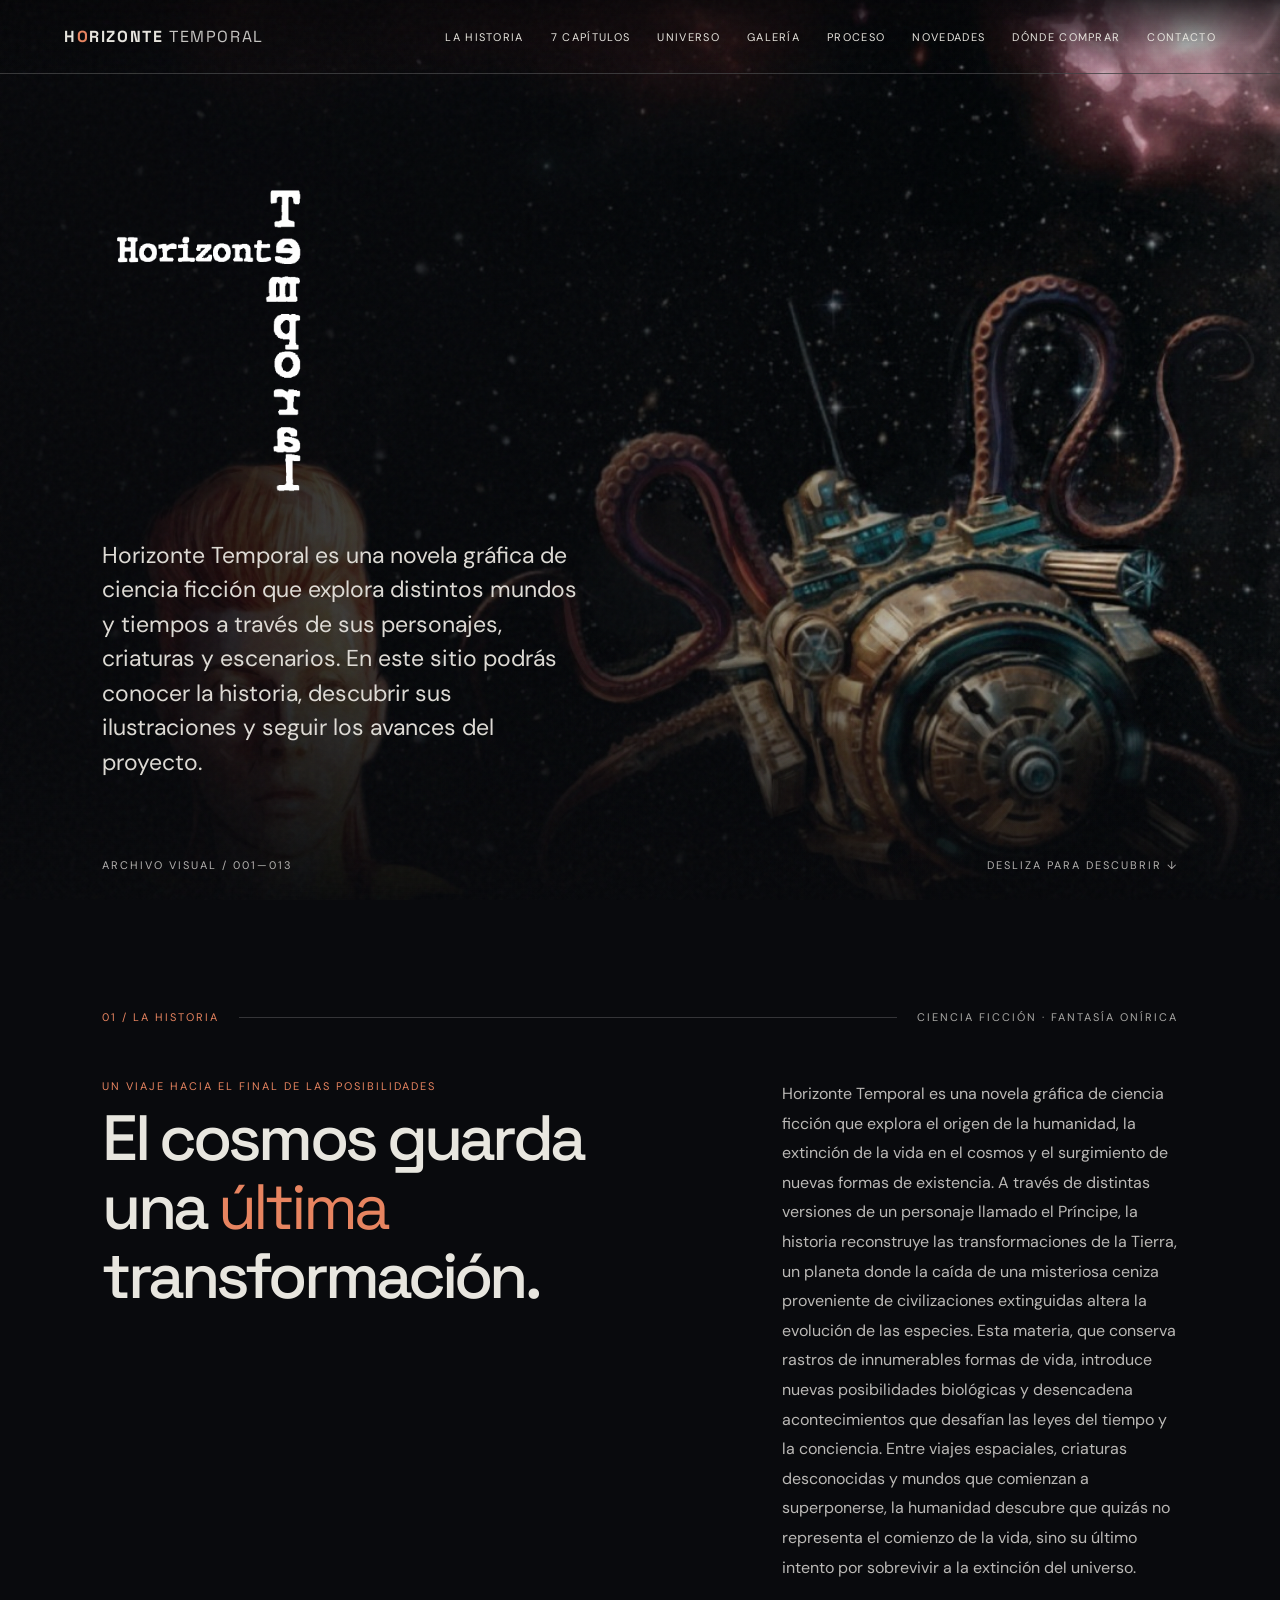
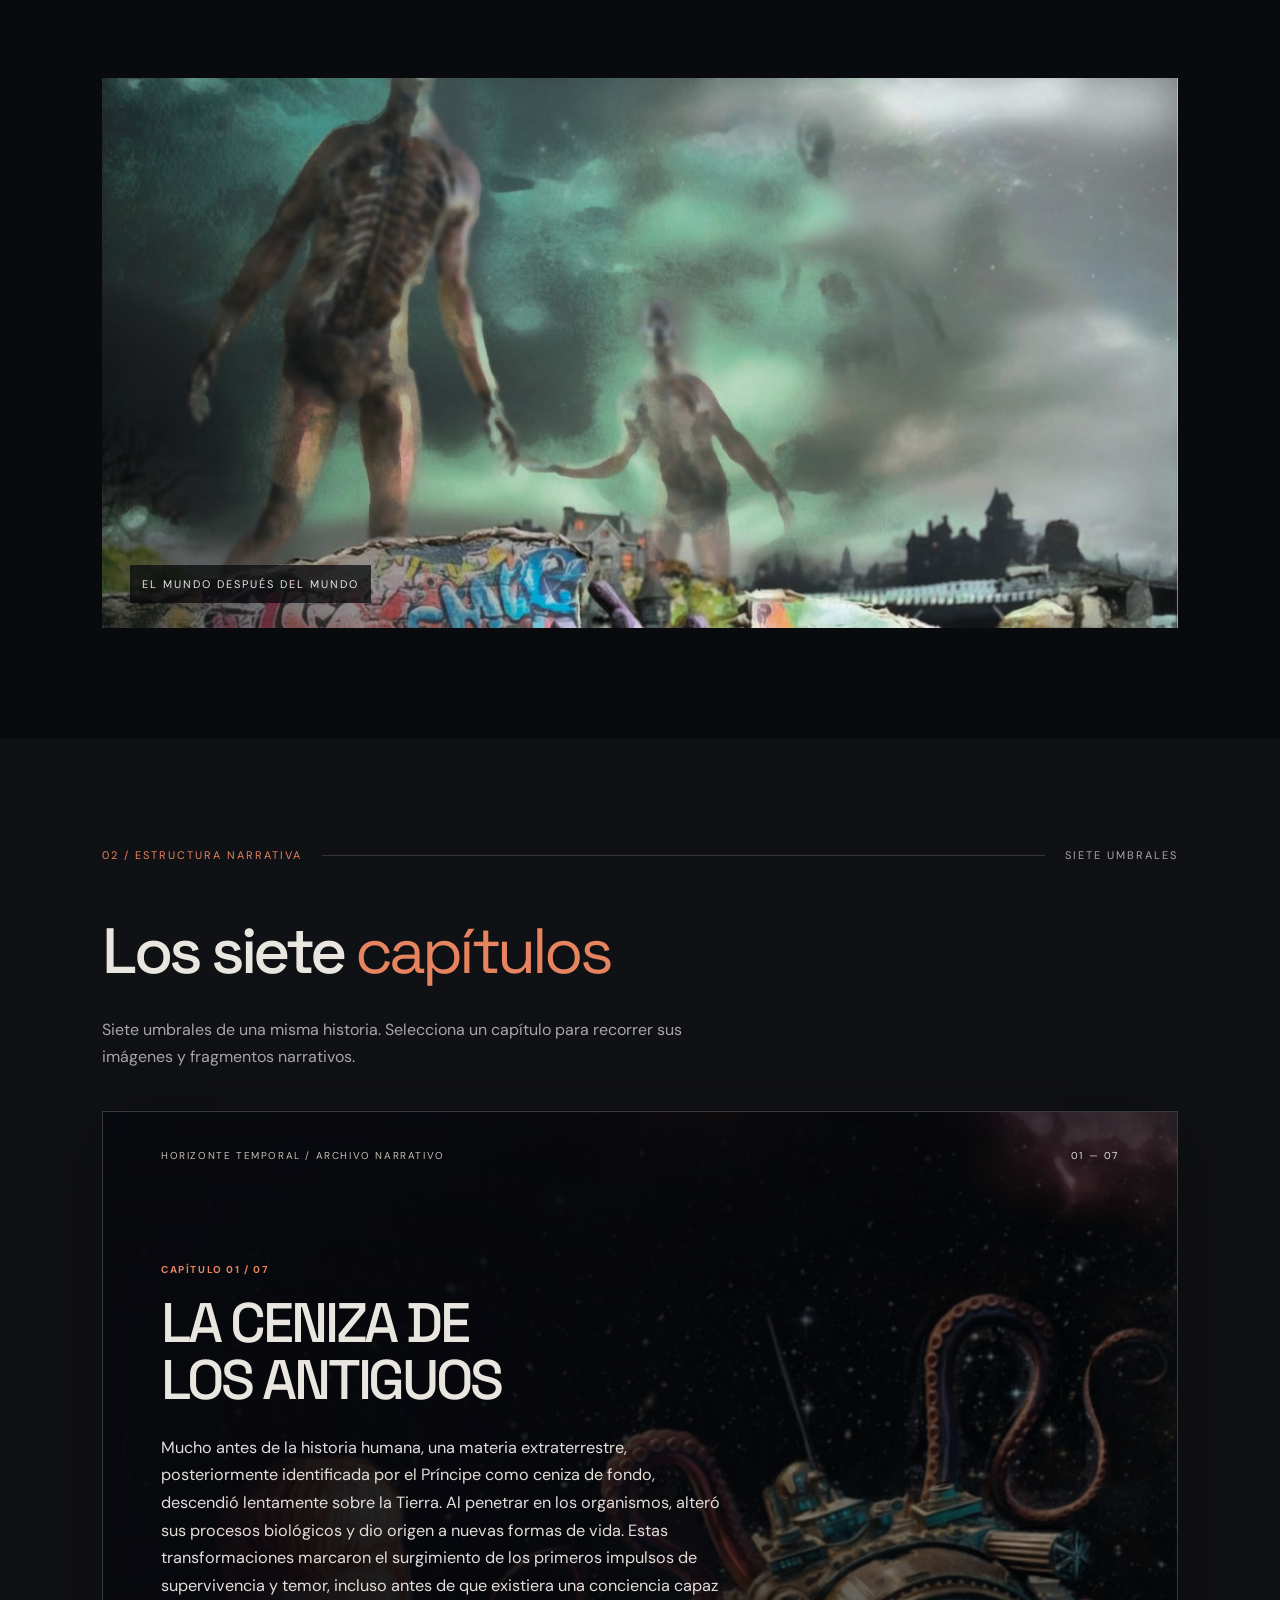
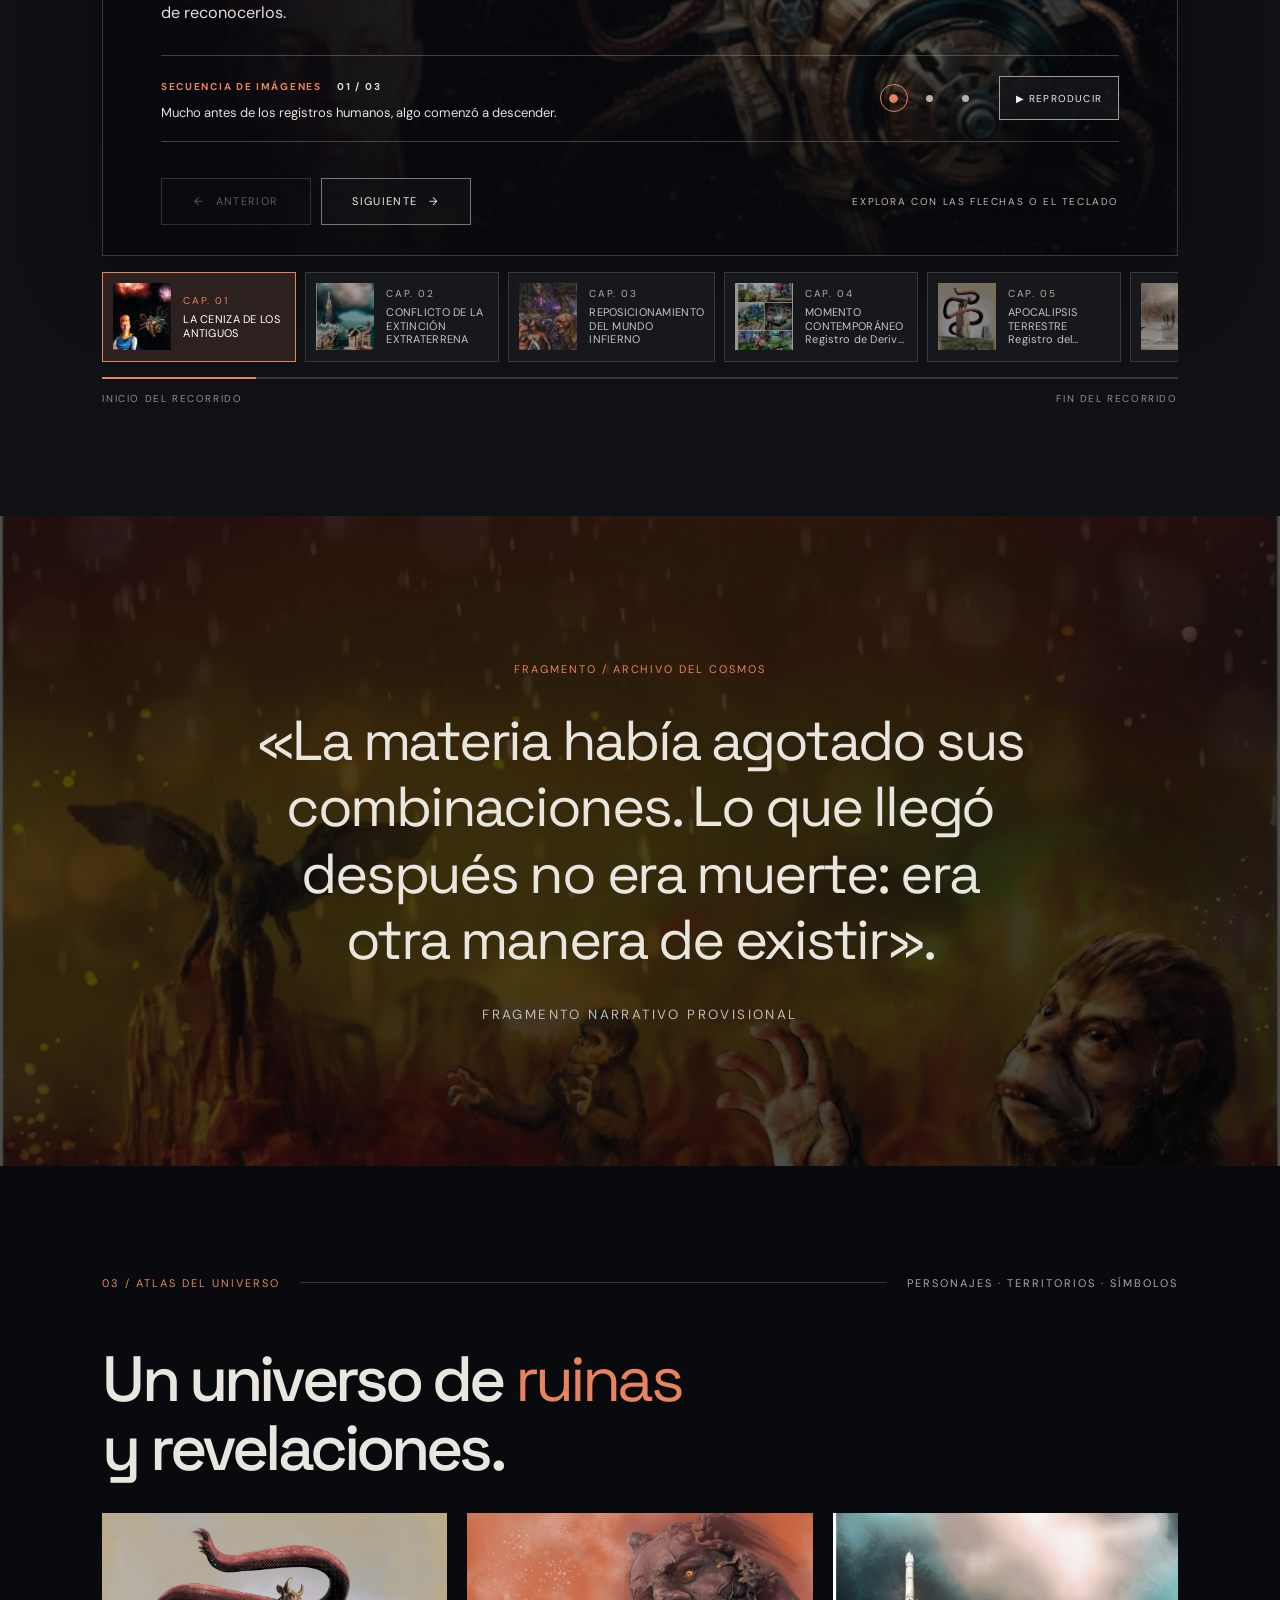
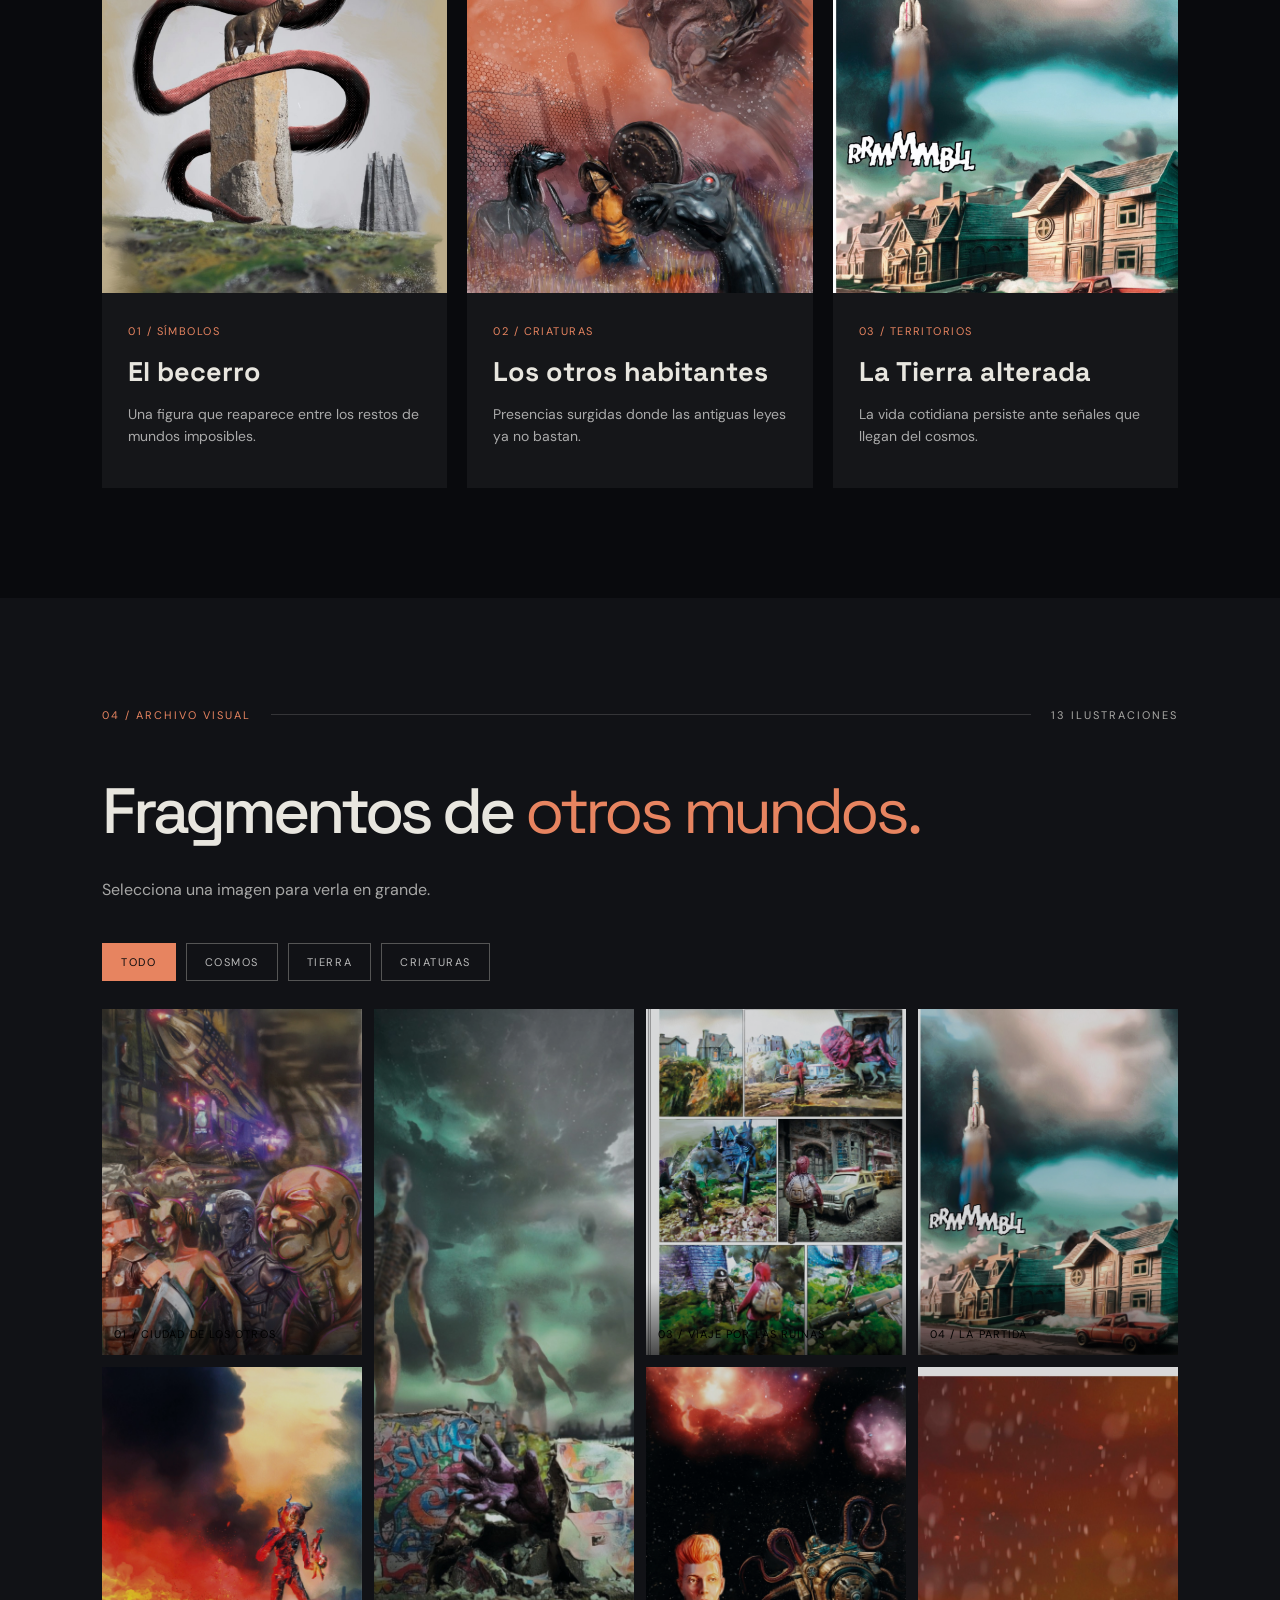
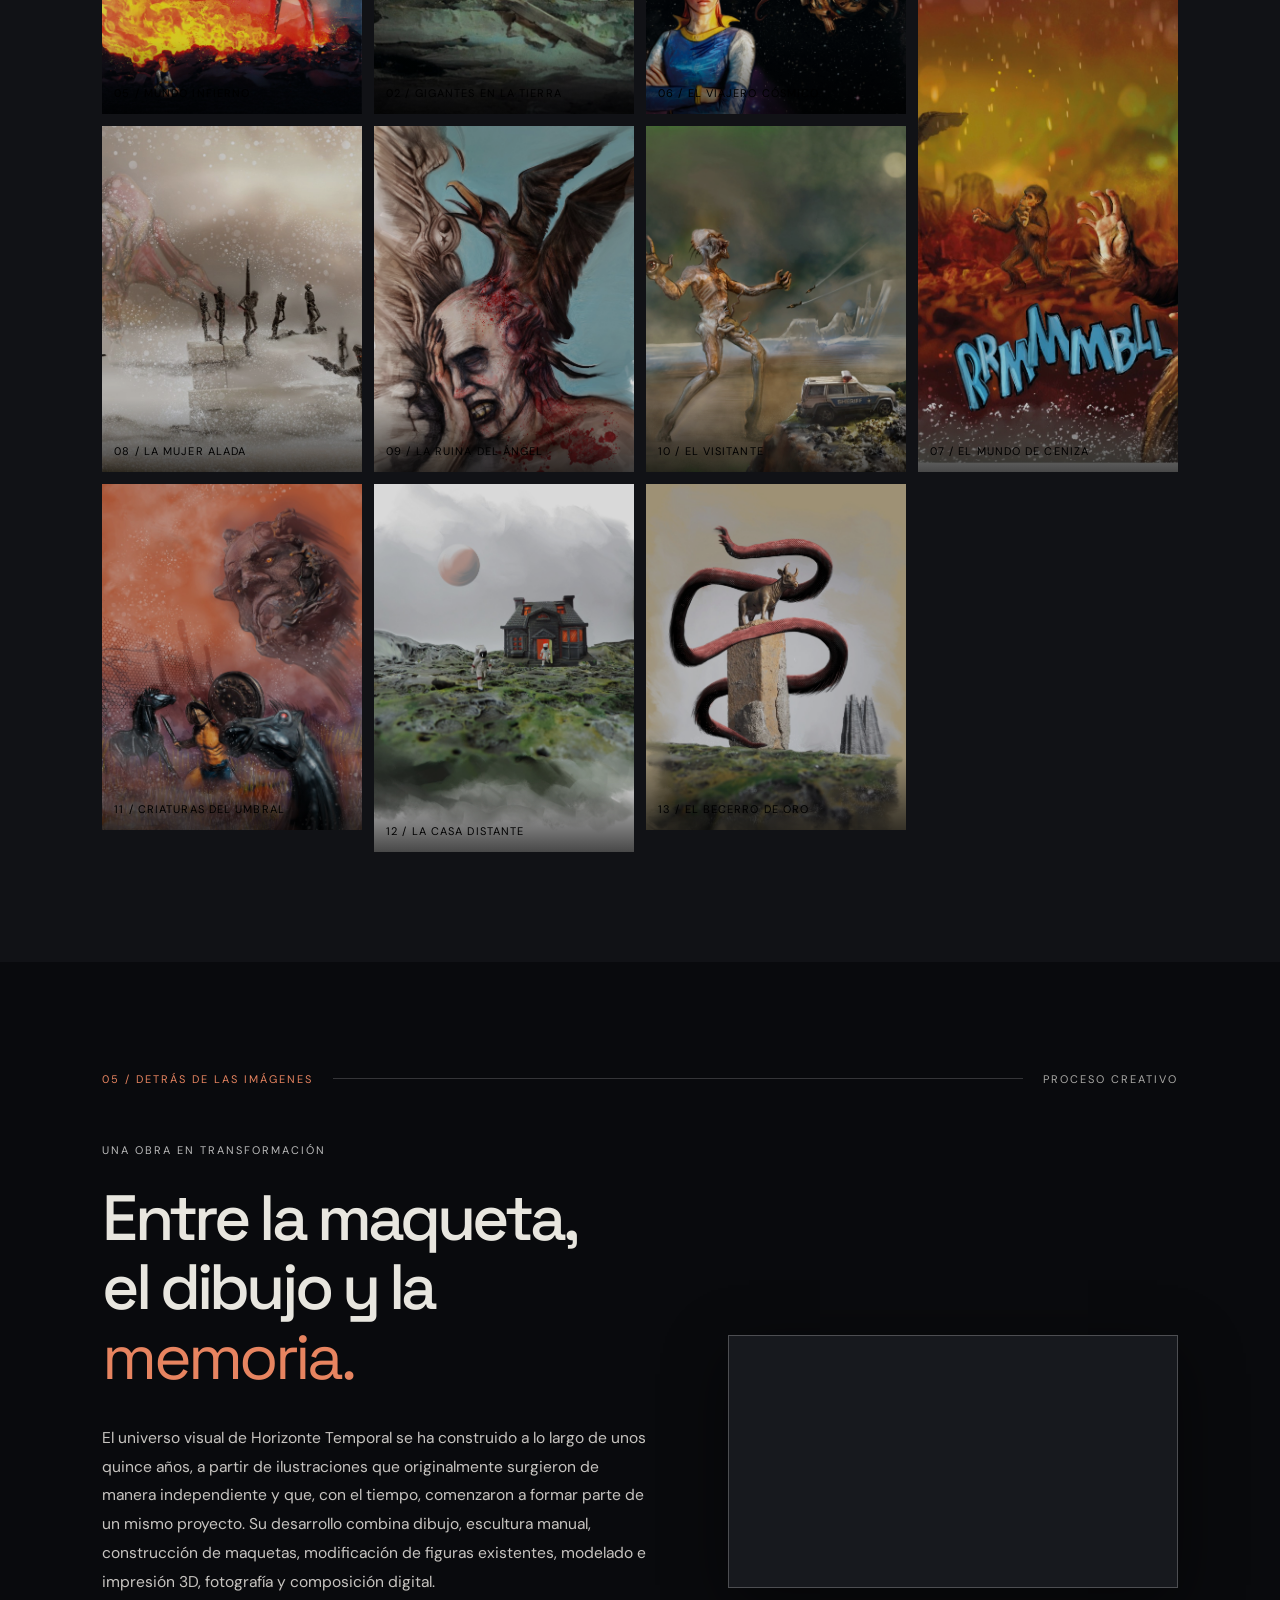
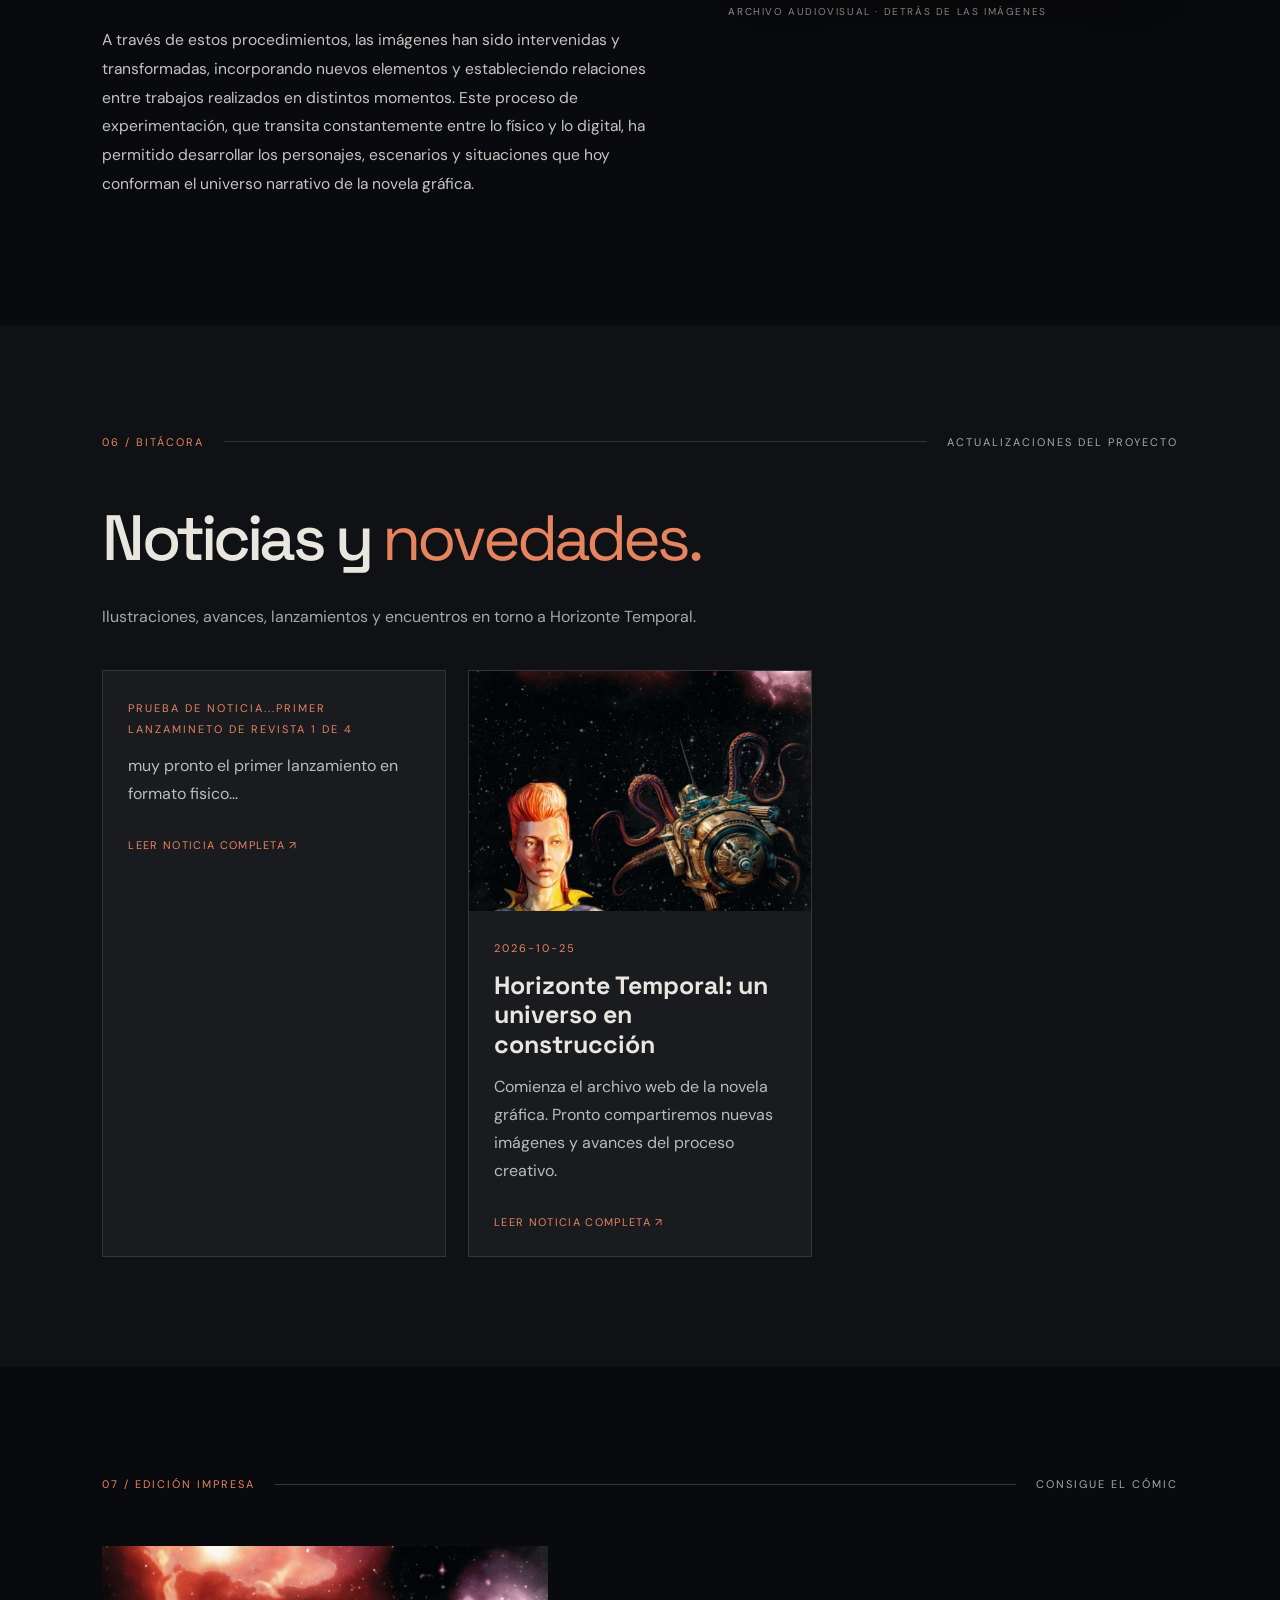
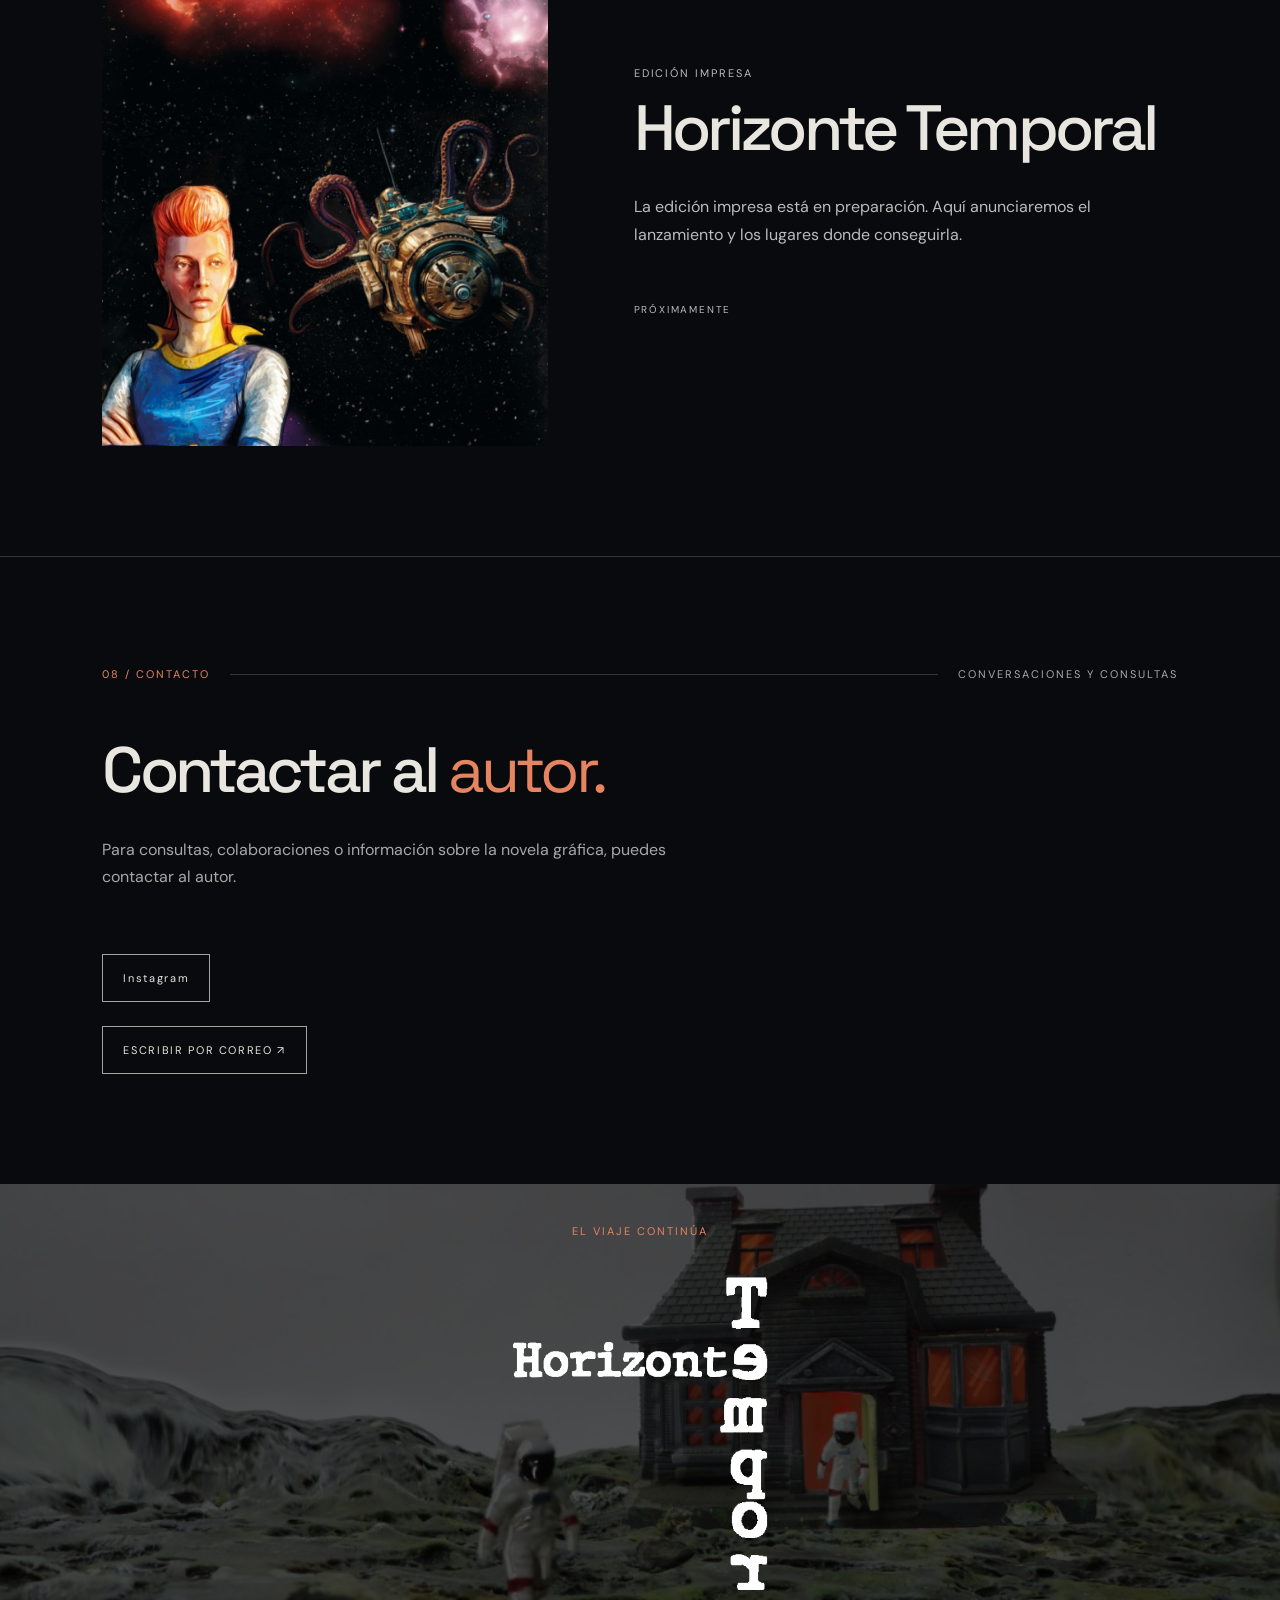
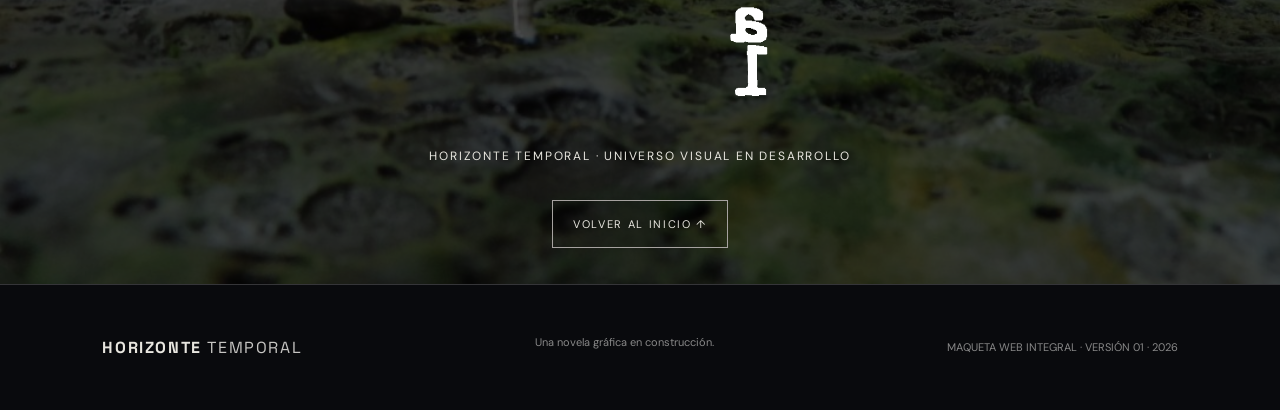
==== commit 74e7e2d7: "Preparar imagen de La historia para edición desde Pages CMS" ====
--- a/index.html
+++ b/index.html
@@ -1,2 +1,2 @@
 <!DOCTYPE html>
-<html lang="es"><head><meta charset="utf-8"/><meta content="width=device-width,initial-scale=1" name="viewport"/><meta content="#090a0d" name="theme-color"/><meta content="Horizonte Temporal: un universo de ciencia ficción, ruinas y transformación." name="description"/><title>HORIZONTE TEMPORAL — Universo visual</title><link href="styles.css" rel="stylesheet"/><link href="cinema.css" rel="stylesheet"/></head><body><div aria-hidden="true" class="grain"></div><header class="topbar"><a class="wordmark" href="#inicio">H<span>O</span>RIZONTE <b>TEMPORAL</b></a><button aria-controls="nav" aria-expanded="false" class="menu-toggle" id="menuToggle">MENÚ ☰</button><nav id="nav"><a href="#historia">La historia</a><a href="#capitulos">7 capítulos</a><a href="#universo">Universo</a><a href="#galeria">Galería</a><a href="#proceso">Proceso</a><a href="#novedades">Novedades</a><a href="#comprar">Dónde comprar</a><a href="#contacto">Contacto</a></nav></header><main><section class="hero" id="inicio"><img alt="Viajera espacial y artefacto cósmico" fetchpriority="high" src="images/1000057951.jpg"/><iframe id="heroYoutube" class="hero-video hero-youtube" title="Video de Horizonte Temporal" allow="autoplay; encrypted-media; picture-in-picture" referrerpolicy="strict-origin-when-cross-origin" aria-hidden="true" tabindex="-1" style="display:none" loading="lazy"></iframe><video id="heroVideo" class="hero-video" autoplay muted loop playsinline preload="none" aria-hidden="true"></video><div class="hero-shade"></div><div class="hero-copy"><h1 id="heroTitle">HORIZONTE<br/><em>TEMPORAL</em></h1><img id="heroLogo" class="hero-logo" alt="Horizonte Temporal" style="display:none"><p class="lead" data-content="presentacion">Cuando las estrellas dejan de nacer, la materia comienza a recordar otras formas de vida.</p></div><div class="hero-bottom"><span>ARCHIVO VISUAL / 001—013</span><span>DESLIZA PARA DESCUBRIR ↓</span></div></section><section class="intro section" id="historia"><div class="section-head"><span class="index">01 / LA HISTORIA</span><span class="rule"></span><span>CIENCIA FICCIÓN · FANTASÍA ONÍRICA</span></div><div class="intro-grid"><div><p class="kicker">UN VIAJE HACIA EL FINAL DE LAS POSIBILIDADES</p><h2>El cosmos guarda<br/>una <i>última</i> transformación.</h2></div><div class="prose"><p data-content="historia_1">Las galaxias se han vuelto silenciosas. Nadie recuerda cuándo nació la última estrella. En la Tierra, las señales de una transformación imposible comienzan a alterar la vida y la memoria.</p></div></div><div class="wide-image reveal"><img alt="Gigantes bajo un cielo verde sobre una ciudad en ruinas" loading="lazy" src="images/1000057955.jpg"/><span class="image-label">EL MUNDO DESPUÉS DEL MUNDO</span></div></section><section class="chapters section" id="capitulos"><div class="section-head"><span class="index">02 / ESTRUCTURA NARRATIVA</span><span class="rule"></span><span>SIETE UMBRALES</span></div><h2>Los siete <i>capítulos</i></h2><p class="section-sub">Siete umbrales de una misma historia. Selecciona un capítulo para recorrer sus imágenes y fragmentos narrativos.</p><div class="chapter-grid" id="chapterGrid"></div></section><section class="quote-band"><img alt="Ceniza sobre un mundo de figuras detenidas" loading="lazy" src="images/1000057950.jpg"/><div><span class="eyebrow">FRAGMENTO / ARCHIVO DEL COSMOS</span><blockquote>«La materia había agotado sus combinaciones. Lo que llegó después no era muerte: era otra manera de existir».</blockquote><small>FRAGMENTO NARRATIVO PROVISIONAL</small></div></section><section class="section" id="universo"><div class="section-head"><span class="index">03 / ATLAS DEL UNIVERSO</span><span class="rule"></span><span>PERSONAJES · TERRITORIOS · SÍMBOLOS</span></div><h2>Un universo de <i>ruinas</i><br/>y revelaciones.</h2><div class="atlas"><article class="atlas-feature"><img alt="Becerro sobre columna envuelto por una criatura" loading="lazy" src="images/1000057944.jpg"/><div><span>01 / SÍMBOLOS</span><h3>El becerro</h3><p>Una figura que reaparece entre los restos de mundos imposibles.</p></div></article><article class="atlas-feature"><img alt="Criatura monumental y guerrero bajo un cielo rojo" loading="lazy" src="images/1000057946.jpg"/><div><span>02 / CRIATURAS</span><h3>Los otros habitantes</h3><p>Presencias surgidas donde las antiguas leyes ya no bastan.</p></div></article><article class="atlas-feature"><img alt="Cohete despega sobre un barrio" loading="lazy" src="images/1000057953.jpg"/><div><span>03 / TERRITORIOS</span><h3>La Tierra alterada</h3><p>La vida cotidiana persiste ante señales que llegan del cosmos.</p></div></article></div></section><section class="section gallery-section" id="galeria"><div class="section-head"><span class="index">04 / ARCHIVO VISUAL</span><span class="rule"></span><span>13 ILUSTRACIONES</span></div><h2>Fragmentos de <i>otros mundos.</i></h2><p class="section-sub" data-content="galeria_ayuda">Selecciona una imagen para verla en grande. Las ilustraciones se conservan sin intervenciones.</p><div aria-label="Filtrar galería" class="filters" role="group"><button class="active" data-filter="todos">TODO</button><button data-filter="cosmos">COSMOS</button><button data-filter="tierra">TIERRA</button><button data-filter="criaturas">CRIATURAS</button></div><div class="gallery-grid" id="galleryGrid"></div></section><section class="process section" id="proceso"><div class="section-head"><span class="index">05 / DETRÁS DE LAS IMÁGENES</span><span class="rule"></span><span>PROCESO CREATIVO</span></div><div class="process-grid"><div class="process-copy"><p class="kicker">UNA OBRA EN TRANSFORMACIÓN</p><h2>Entre la maqueta,<br/>el dibujo y la <i>memoria.</i></h2><p class="process-story" data-content="proceso_1">El universo visual de Horizonte Temporal se ha construido a lo largo de unos quince años a partir de ilustraciones, esculturas, maquetas, fotografías y composición digital.</p></div><div class="process-media"><div id="processVideoMount" class="process-video-player" aria-label="Video sobre el proceso creativo de Horizonte Temporal"><img src="images/1000057954.jpg" loading="lazy" alt="Imagen del proceso creativo de Horizonte Temporal"/></div><p class="process-video-caption">ARCHIVO AUDIOVISUAL · DETRÁS DE LAS IMÁGENES</p></div></div></section><section class="section news-section" id="novedades"><div class="section-head"><span class="index">06 / BITÁCORA</span><span class="rule"></span><span>ACTUALIZACIONES DEL PROYECTO</span></div><h2>Noticias y <i>novedades.</i></h2><p class="section-sub">Ilustraciones, avances, lanzamientos y encuentros en torno a Horizonte Temporal.</p><div class="news-grid" id="newsGrid"></div></section><section class="section buy-section" id="comprar"><div class="section-head"><span class="index">07 / EDICIÓN IMPRESA</span><span class="rule"></span><span>CONSIGUE EL CÓMIC</span></div><div class="buy-grid"><img alt="Ilustración de Horizonte Temporal" id="buyImage" loading="lazy" src="images/1000057951.jpg"/><div><p class="kicker">EDICIÓN IMPRESA</p><h2 id="buyTitle">Horizonte <i>Temporal.</i></h2><p id="buyDescription">Próximamente: información sobre el lanzamiento y los puntos de venta.</p><p class="buy-price" id="buyPrice"></p><div class="buy-links" id="buyLinks"></div><p class="note" id="buyStatus">PRÓXIMAMENTE</p></div></div></section><section class="section contact-section" id="contacto"><div class="section-head"><span class="index">08 / CONTACTO</span><span class="rule"></span><span>CONVERSACIONES Y CONSULTAS</span></div><h2>Contactar al <i>autor.</i></h2><p class="section-sub" data-content="contacto_texto"></p><div id="socialLinks" class="buy-links"></div><a id="contactEmail" class="outline-btn" href="#contacto">ESCRIBIR POR CORREO ↗</a></section><section class="closing"><img alt="Casa aislada y astronautas en un planeta desconocido" loading="lazy" src="images/1000057945.jpg"/><div><span class="eyebrow">EL VIAJE CONTINÚA</span><img id="closingLogo" class="closing-logo" alt="Horizonte Temporal" style="display:none"><h2 id="closingTitle">HORIZONTE <i>TEMPORAL</i></h2><p>HORIZONTE TEMPORAL · UNIVERSO VISUAL EN DESARROLLO</p><a class="outline-btn" href="#inicio">VOLVER AL INICIO ↑</a></div></section></main><footer><div class="wordmark">HORIZONTE <b>TEMPORAL</b></div><p>Una novela gráfica en construcción.</p><small>MAQUETA WEB INTEGRAL · VERSIÓN 01 · 2026</small></footer><dialog id="lightbox"><button aria-label="Cerrar imagen" class="close">✕</button><button aria-label="Imagen anterior" class="prev">‹</button><img alt=""/><button aria-label="Imagen siguiente" class="next">›</button><div class="lightbox-caption"></div></dialog><script src="script.js"></script><script src="cinema.js"></script></body></html>
+<html lang="es"><head><meta charset="utf-8"/><meta content="width=device-width,initial-scale=1" name="viewport"/><meta content="#090a0d" name="theme-color"/><meta content="Horizonte Temporal: un universo de ciencia ficción, ruinas y transformación." name="description"/><title>HORIZONTE TEMPORAL — Universo visual</title><link href="styles.css" rel="stylesheet"/><link href="cinema.css" rel="stylesheet"/></head><body><div aria-hidden="true" class="grain"></div><header class="topbar"><a class="wordmark" href="#inicio">H<span>O</span>RIZONTE <b>TEMPORAL</b></a><button aria-controls="nav" aria-expanded="false" class="menu-toggle" id="menuToggle">MENÚ ☰</button><nav id="nav"><a href="#historia">La historia</a><a href="#capitulos">7 capítulos</a><a href="#universo">Universo</a><a href="#galeria">Galería</a><a href="#proceso">Proceso</a><a href="#novedades">Novedades</a><a href="#comprar">Dónde comprar</a><a href="#contacto">Contacto</a></nav></header><main><section class="hero" id="inicio"><img alt="Viajera espacial y artefacto cósmico" fetchpriority="high" src="images/1000057951.jpg"/><iframe id="heroYoutube" class="hero-video hero-youtube" title="Video de Horizonte Temporal" allow="autoplay; encrypted-media; picture-in-picture" referrerpolicy="strict-origin-when-cross-origin" aria-hidden="true" tabindex="-1" style="display:none" loading="lazy"></iframe><video id="heroVideo" class="hero-video" autoplay muted loop playsinline preload="none" aria-hidden="true"></video><div class="hero-shade"></div><div class="hero-copy"><h1 id="heroTitle">HORIZONTE<br/><em>TEMPORAL</em></h1><img id="heroLogo" class="hero-logo" alt="Horizonte Temporal" style="display:none"><p class="lead" data-content="presentacion">Cuando las estrellas dejan de nacer, la materia comienza a recordar otras formas de vida.</p></div><div class="hero-bottom"><span>ARCHIVO VISUAL / 001—013</span><span>DESLIZA PARA DESCUBRIR ↓</span></div></section><section class="intro section" id="historia"><div class="section-head"><span class="index">01 / LA HISTORIA</span><span class="rule"></span><span>CIENCIA FICCIÓN · FANTASÍA ONÍRICA</span></div><div class="intro-grid"><div><p class="kicker">UN VIAJE HACIA EL FINAL DE LAS POSIBILIDADES</p><h2>El cosmos guarda<br/>una <i>última</i> transformación.</h2></div><div class="prose"><p data-content="historia_1">Las galaxias se han vuelto silenciosas. Nadie recuerda cuándo nació la última estrella. En la Tierra, las señales de una transformación imposible comienzan a alterar la vida y la memoria.</p></div></div><div class="wide-image reveal"><img id="historiaImagen" alt="Ilustración del universo de Horizonte Temporal" loading="lazy" src="images/1000057955.jpg"/><span class="image-label">EL MUNDO DESPUÉS DEL MUNDO</span></div></section><section class="chapters section" id="capitulos"><div class="section-head"><span class="index">02 / ESTRUCTURA NARRATIVA</span><span class="rule"></span><span>SIETE UMBRALES</span></div><h2>Los siete <i>capítulos</i></h2><p class="section-sub">Siete umbrales de una misma historia. Selecciona un capítulo para recorrer sus imágenes y fragmentos narrativos.</p><div class="chapter-grid" id="chapterGrid"></div></section><section class="quote-band"><img alt="Ceniza sobre un mundo de figuras detenidas" loading="lazy" src="images/1000057950.jpg"/><div><span class="eyebrow">FRAGMENTO / ARCHIVO DEL COSMOS</span><blockquote>«La materia había agotado sus combinaciones. Lo que llegó después no era muerte: era otra manera de existir».</blockquote><small>FRAGMENTO NARRATIVO PROVISIONAL</small></div></section><section class="section" id="universo"><div class="section-head"><span class="index">03 / ATLAS DEL UNIVERSO</span><span class="rule"></span><span>PERSONAJES · TERRITORIOS · SÍMBOLOS</span></div><h2>Un universo de <i>ruinas</i><br/>y revelaciones.</h2><div class="atlas"><article class="atlas-feature"><img alt="Becerro sobre columna envuelto por una criatura" loading="lazy" src="images/1000057944.jpg"/><div><span>01 / SÍMBOLOS</span><h3>El becerro</h3><p>Una figura que reaparece entre los restos de mundos imposibles.</p></div></article><article class="atlas-feature"><img alt="Criatura monumental y guerrero bajo un cielo rojo" loading="lazy" src="images/1000057946.jpg"/><div><span>02 / CRIATURAS</span><h3>Los otros habitantes</h3><p>Presencias surgidas donde las antiguas leyes ya no bastan.</p></div></article><article class="atlas-feature"><img alt="Cohete despega sobre un barrio" loading="lazy" src="images/1000057953.jpg"/><div><span>03 / TERRITORIOS</span><h3>La Tierra alterada</h3><p>La vida cotidiana persiste ante señales que llegan del cosmos.</p></div></article></div></section><section class="section gallery-section" id="galeria"><div class="section-head"><span class="index">04 / ARCHIVO VISUAL</span><span class="rule"></span><span>13 ILUSTRACIONES</span></div><h2>Fragmentos de <i>otros mundos.</i></h2><p class="section-sub" data-content="galeria_ayuda">Selecciona una imagen para verla en grande. Las ilustraciones se conservan sin intervenciones.</p><div aria-label="Filtrar galería" class="filters" role="group"><button class="active" data-filter="todos">TODO</button><button data-filter="cosmos">COSMOS</button><button data-filter="tierra">TIERRA</button><button data-filter="criaturas">CRIATURAS</button></div><div class="gallery-grid" id="galleryGrid"></div></section><section class="process section" id="proceso"><div class="section-head"><span class="index">05 / DETRÁS DE LAS IMÁGENES</span><span class="rule"></span><span>PROCESO CREATIVO</span></div><div class="process-grid"><div class="process-copy"><p class="kicker">UNA OBRA EN TRANSFORMACIÓN</p><h2>Entre la maqueta,<br/>el dibujo y la <i>memoria.</i></h2><p class="process-story" data-content="proceso_1">El universo visual de Horizonte Temporal se ha construido a lo largo de unos quince años a partir de ilustraciones, esculturas, maquetas, fotografías y composición digital.</p></div><div class="process-media"><div id="processVideoMount" class="process-video-player" aria-label="Video sobre el proceso creativo de Horizonte Temporal"><img src="images/1000057954.jpg" loading="lazy" alt="Imagen del proceso creativo de Horizonte Temporal"/></div><p class="process-video-caption">ARCHIVO AUDIOVISUAL · DETRÁS DE LAS IMÁGENES</p></div></div></section><section class="section news-section" id="novedades"><div class="section-head"><span class="index">06 / BITÁCORA</span><span class="rule"></span><span>ACTUALIZACIONES DEL PROYECTO</span></div><h2>Noticias y <i>novedades.</i></h2><p class="section-sub">Ilustraciones, avances, lanzamientos y encuentros en torno a Horizonte Temporal.</p><div class="news-grid" id="newsGrid"></div></section><section class="section buy-section" id="comprar"><div class="section-head"><span class="index">07 / EDICIÓN IMPRESA</span><span class="rule"></span><span>CONSIGUE EL CÓMIC</span></div><div class="buy-grid"><img alt="Ilustración de Horizonte Temporal" id="buyImage" loading="lazy" src="images/1000057951.jpg"/><div><p class="kicker">EDICIÓN IMPRESA</p><h2 id="buyTitle">Horizonte <i>Temporal.</i></h2><p id="buyDescription">Próximamente: información sobre el lanzamiento y los puntos de venta.</p><p class="buy-price" id="buyPrice"></p><div class="buy-links" id="buyLinks"></div><p class="note" id="buyStatus">PRÓXIMAMENTE</p></div></div></section><section class="section contact-section" id="contacto"><div class="section-head"><span class="index">08 / CONTACTO</span><span class="rule"></span><span>CONVERSACIONES Y CONSULTAS</span></div><h2>Contactar al <i>autor.</i></h2><p class="section-sub" data-content="contacto_texto"></p><div id="socialLinks" class="buy-links"></div><a id="contactEmail" class="outline-btn" href="#contacto">ESCRIBIR POR CORREO ↗</a></section><section class="closing"><img alt="Casa aislada y astronautas en un planeta desconocido" loading="lazy" src="images/1000057945.jpg"/><div><span class="eyebrow">EL VIAJE CONTINÚA</span><img id="closingLogo" class="closing-logo" alt="Horizonte Temporal" style="display:none"><h2 id="closingTitle">HORIZONTE <i>TEMPORAL</i></h2><p>HORIZONTE TEMPORAL · UNIVERSO VISUAL EN DESARROLLO</p><a class="outline-btn" href="#inicio">VOLVER AL INICIO ↑</a></div></section></main><footer><div class="wordmark">HORIZONTE <b>TEMPORAL</b></div><p>Una novela gráfica en construcción.</p><small>MAQUETA WEB INTEGRAL · VERSIÓN 01 · 2026</small></footer><dialog id="lightbox"><button aria-label="Cerrar imagen" class="close">✕</button><button aria-label="Imagen anterior" class="prev">‹</button><img alt=""/><button aria-label="Imagen siguiente" class="next">›</button><div class="lightbox-caption"></div></dialog><script src="script.js"></script><script src="cinema.js"></script></body></html>
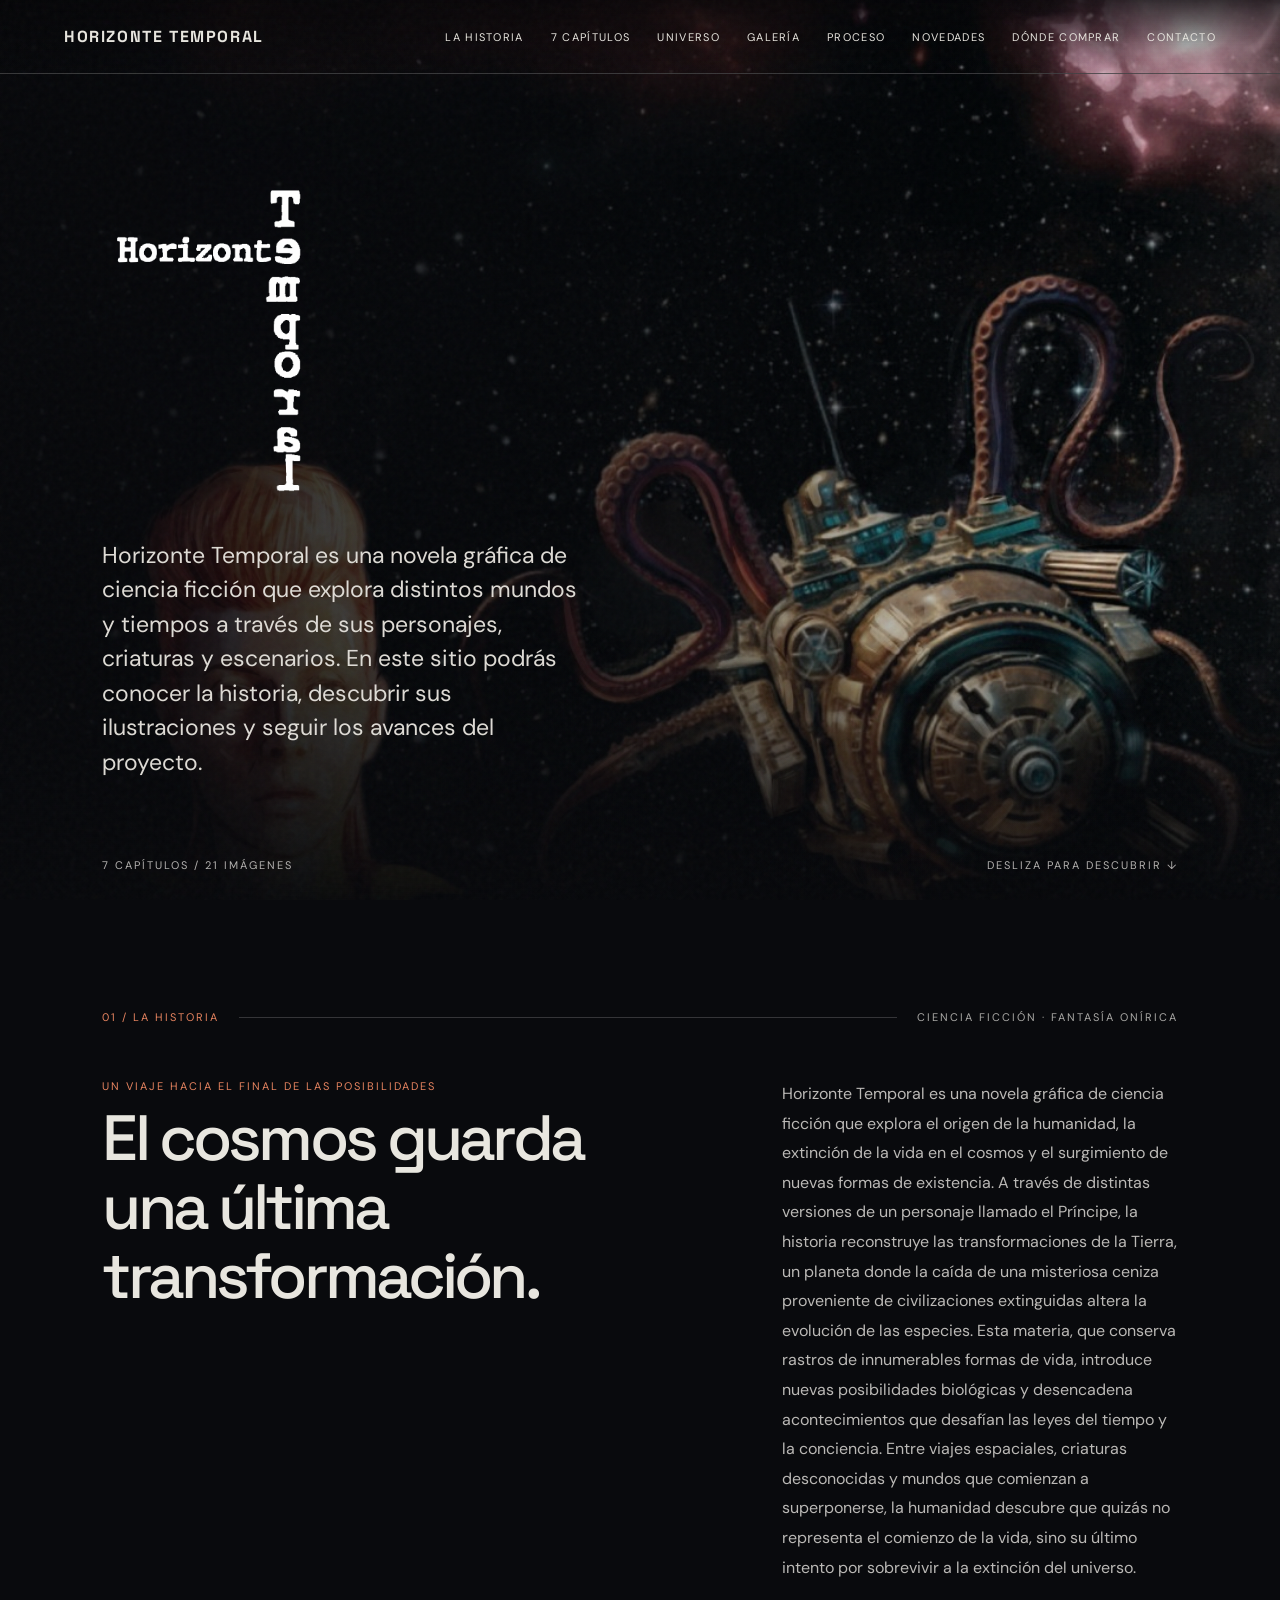
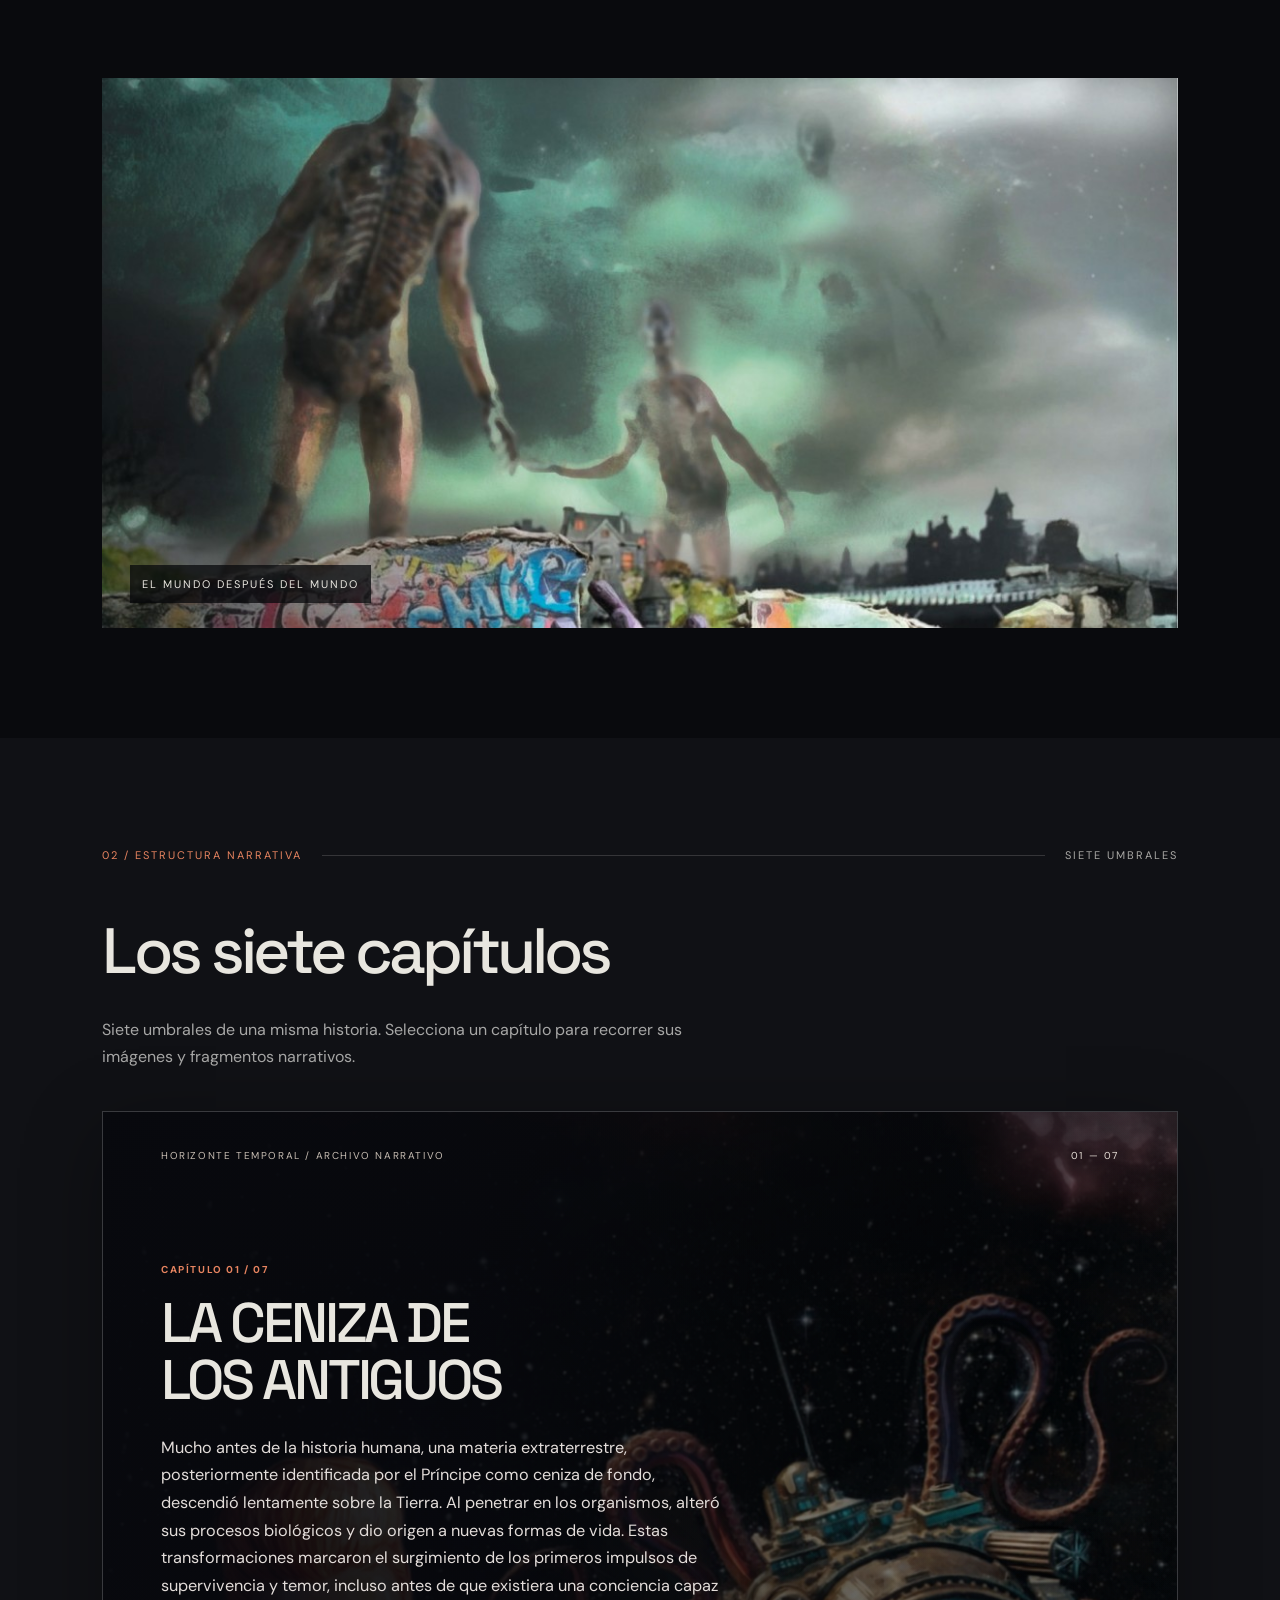
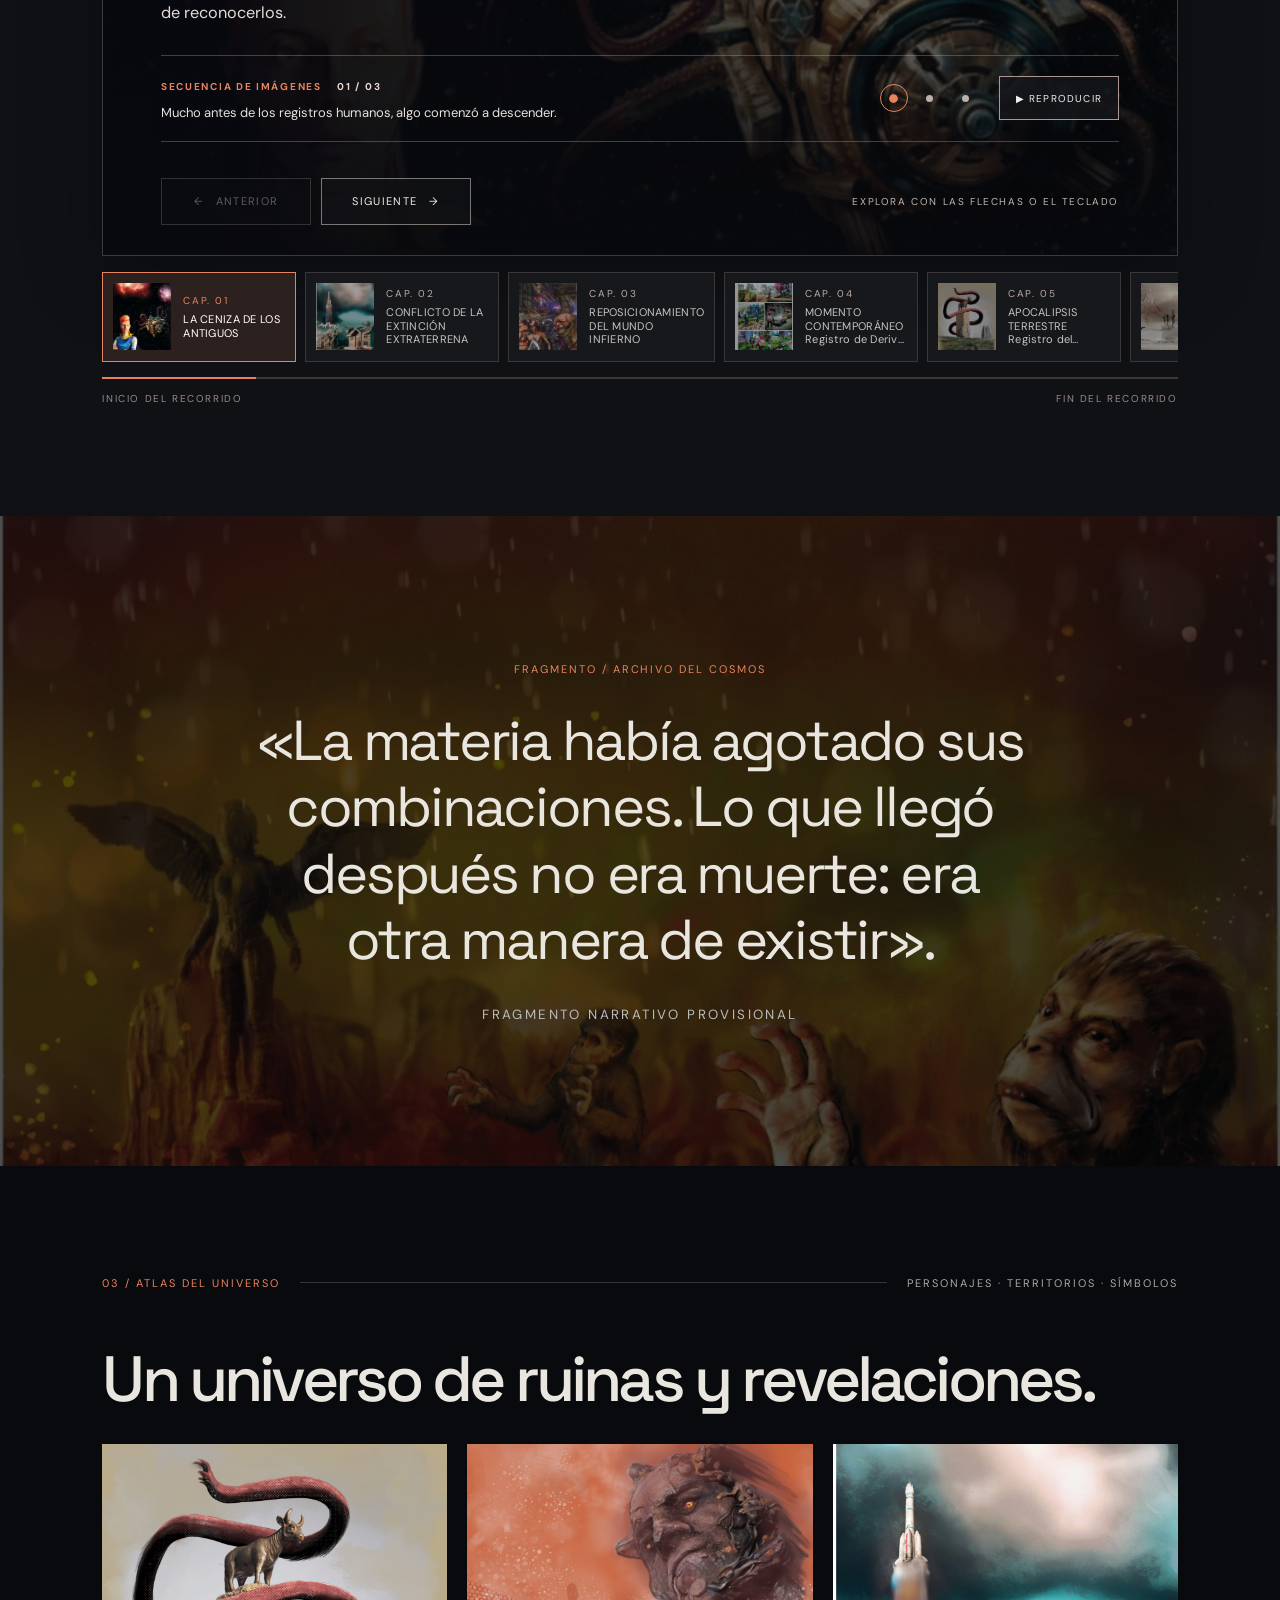
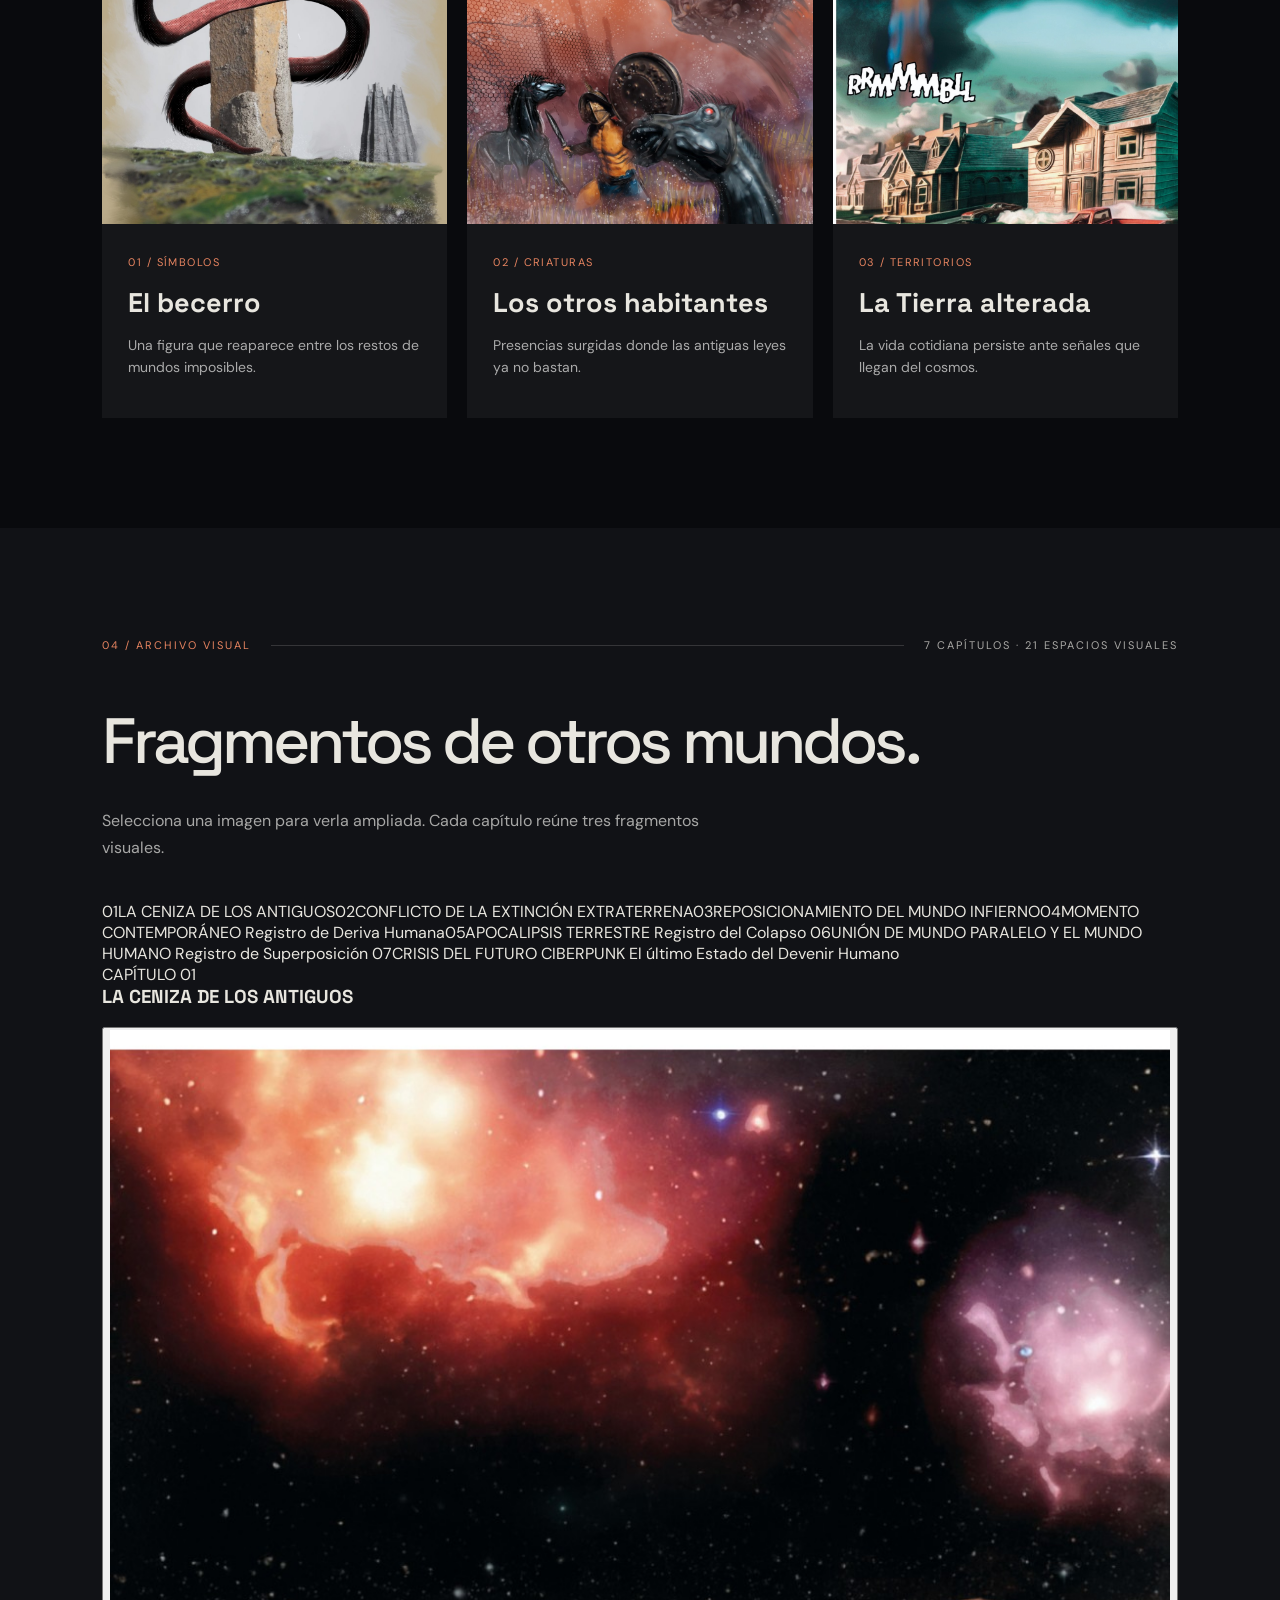
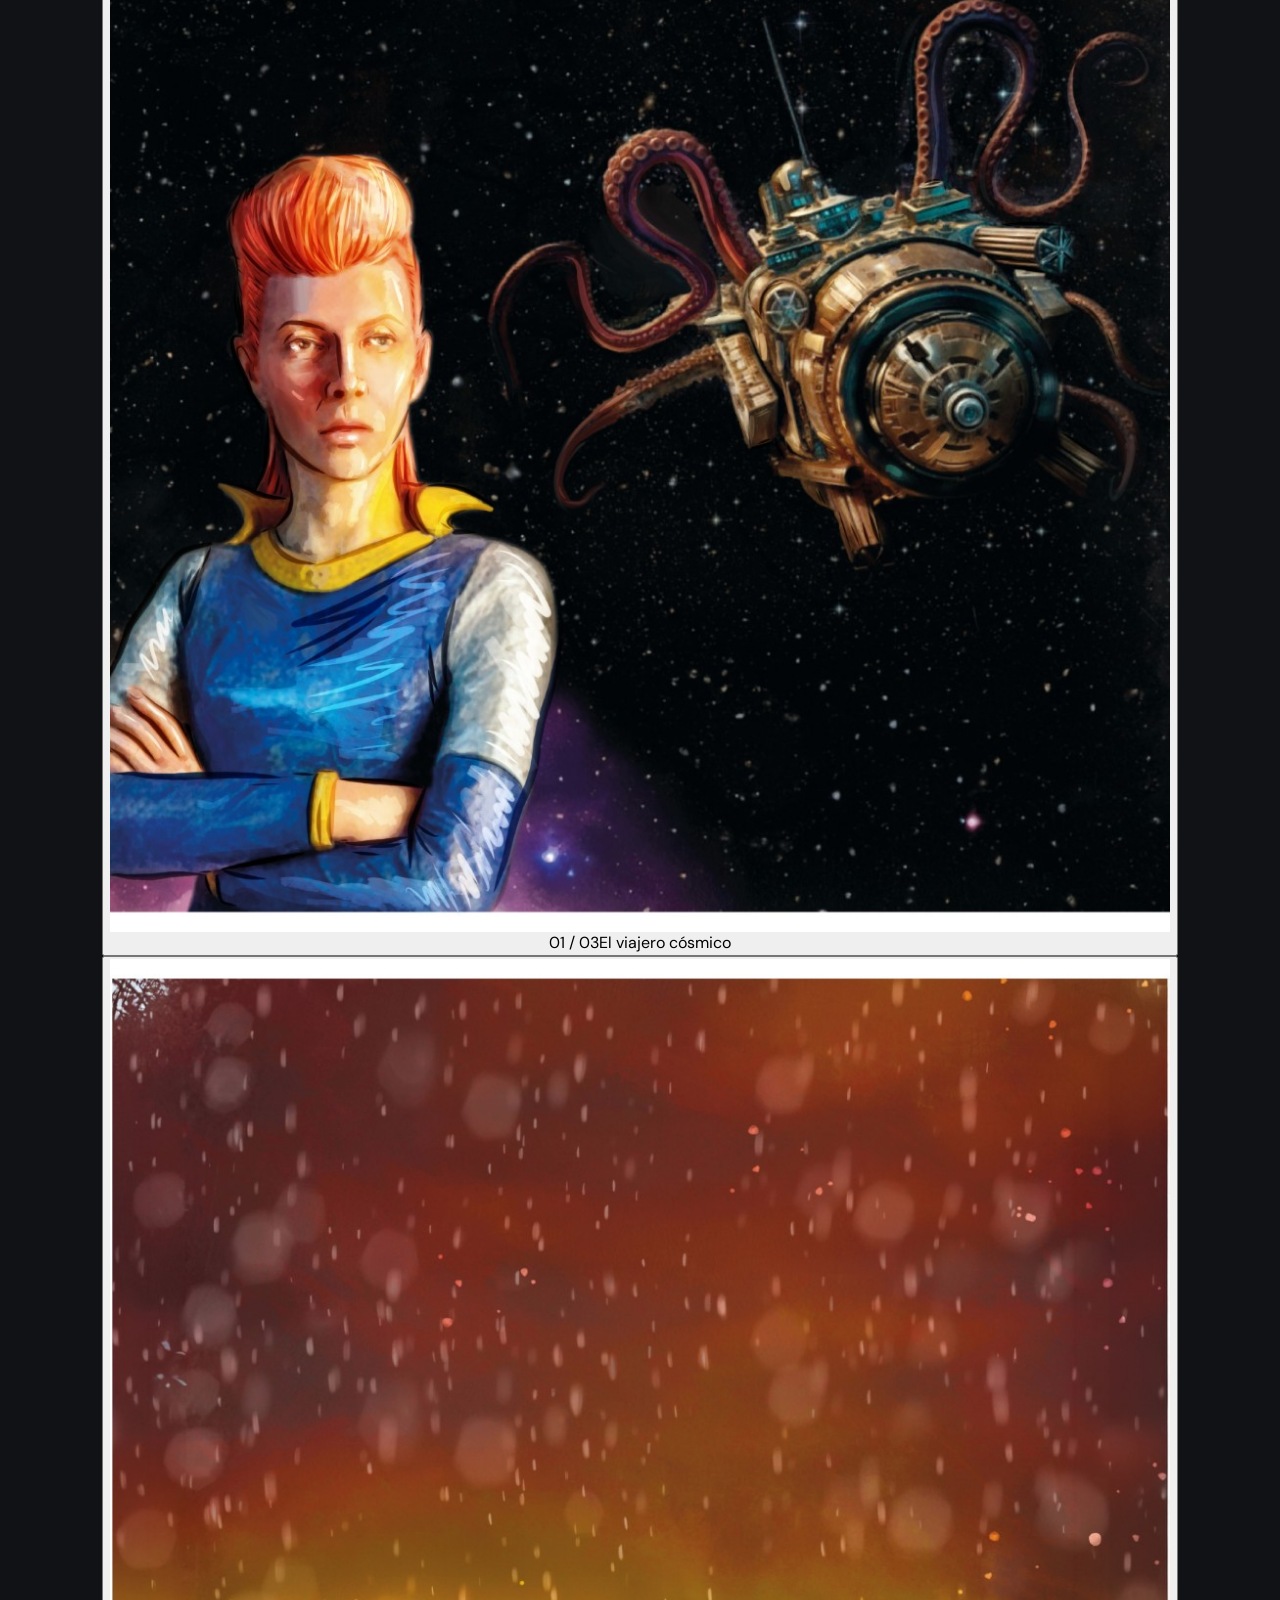
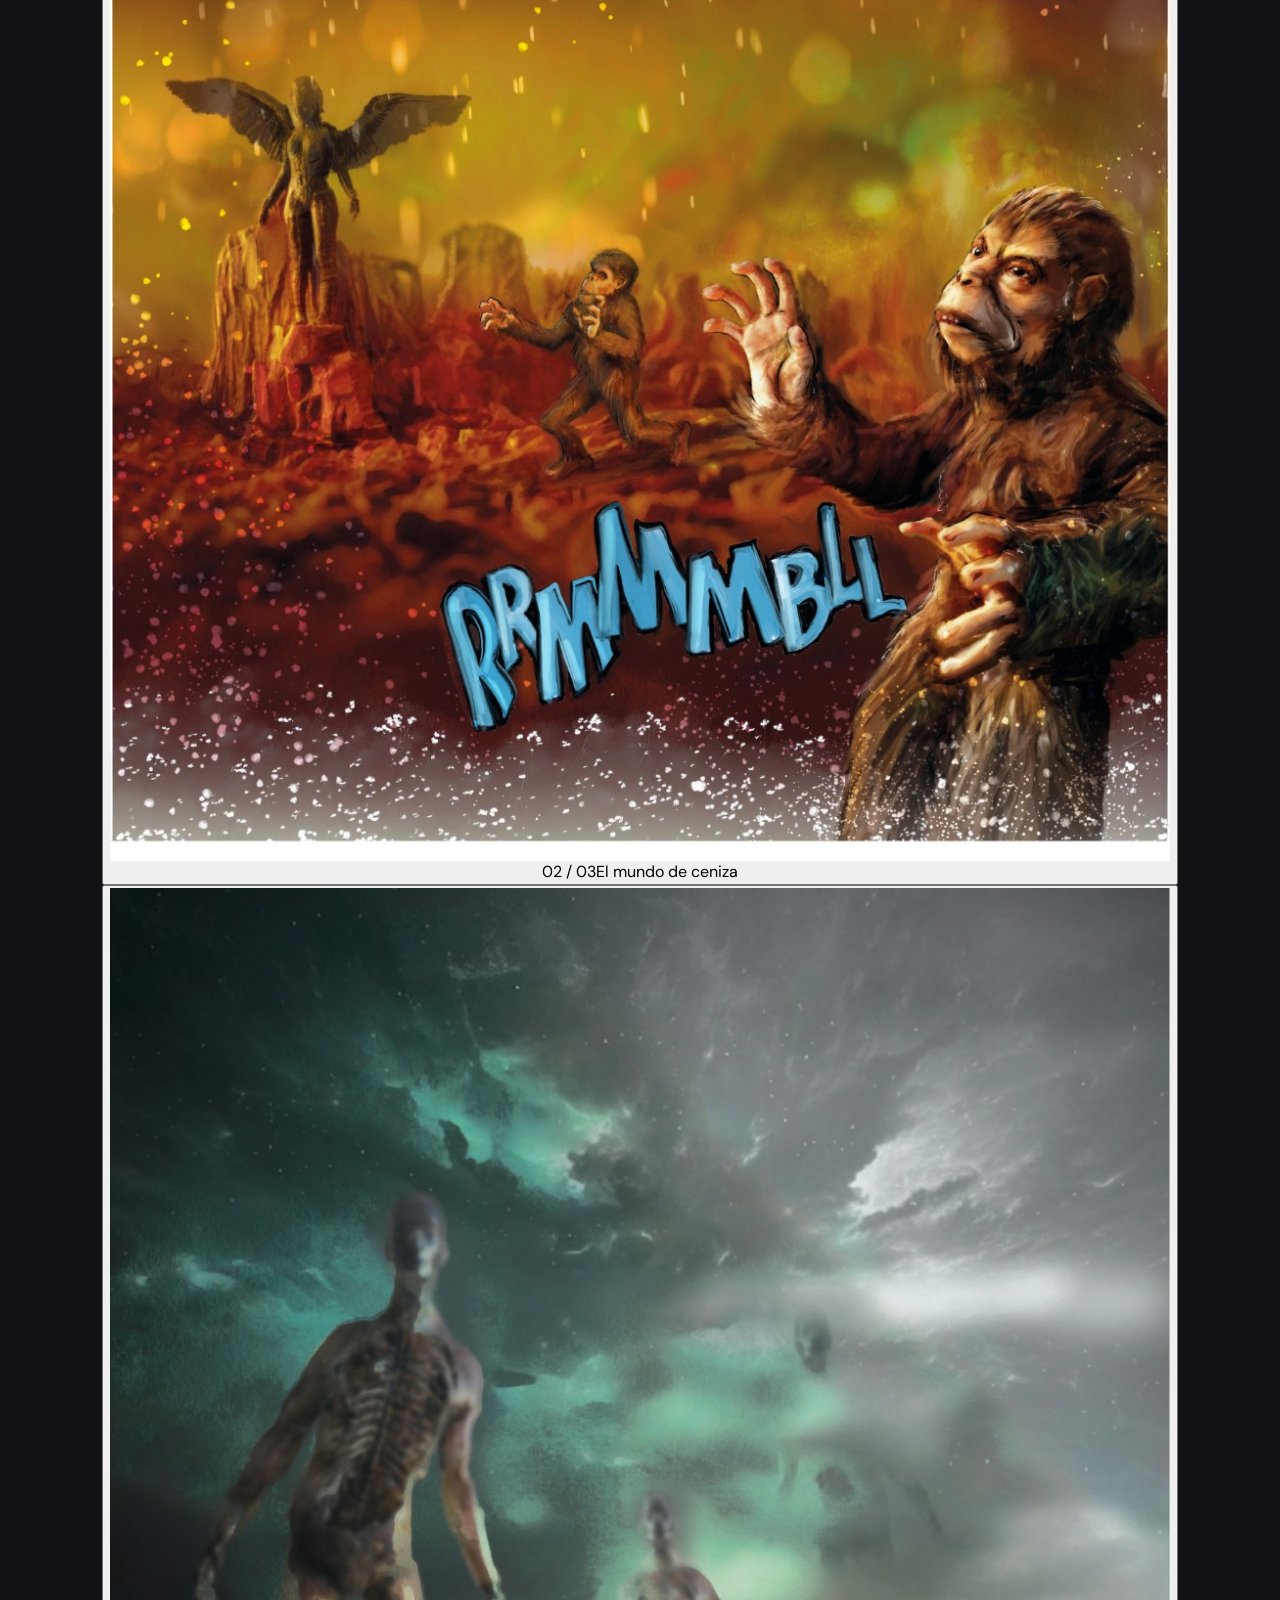
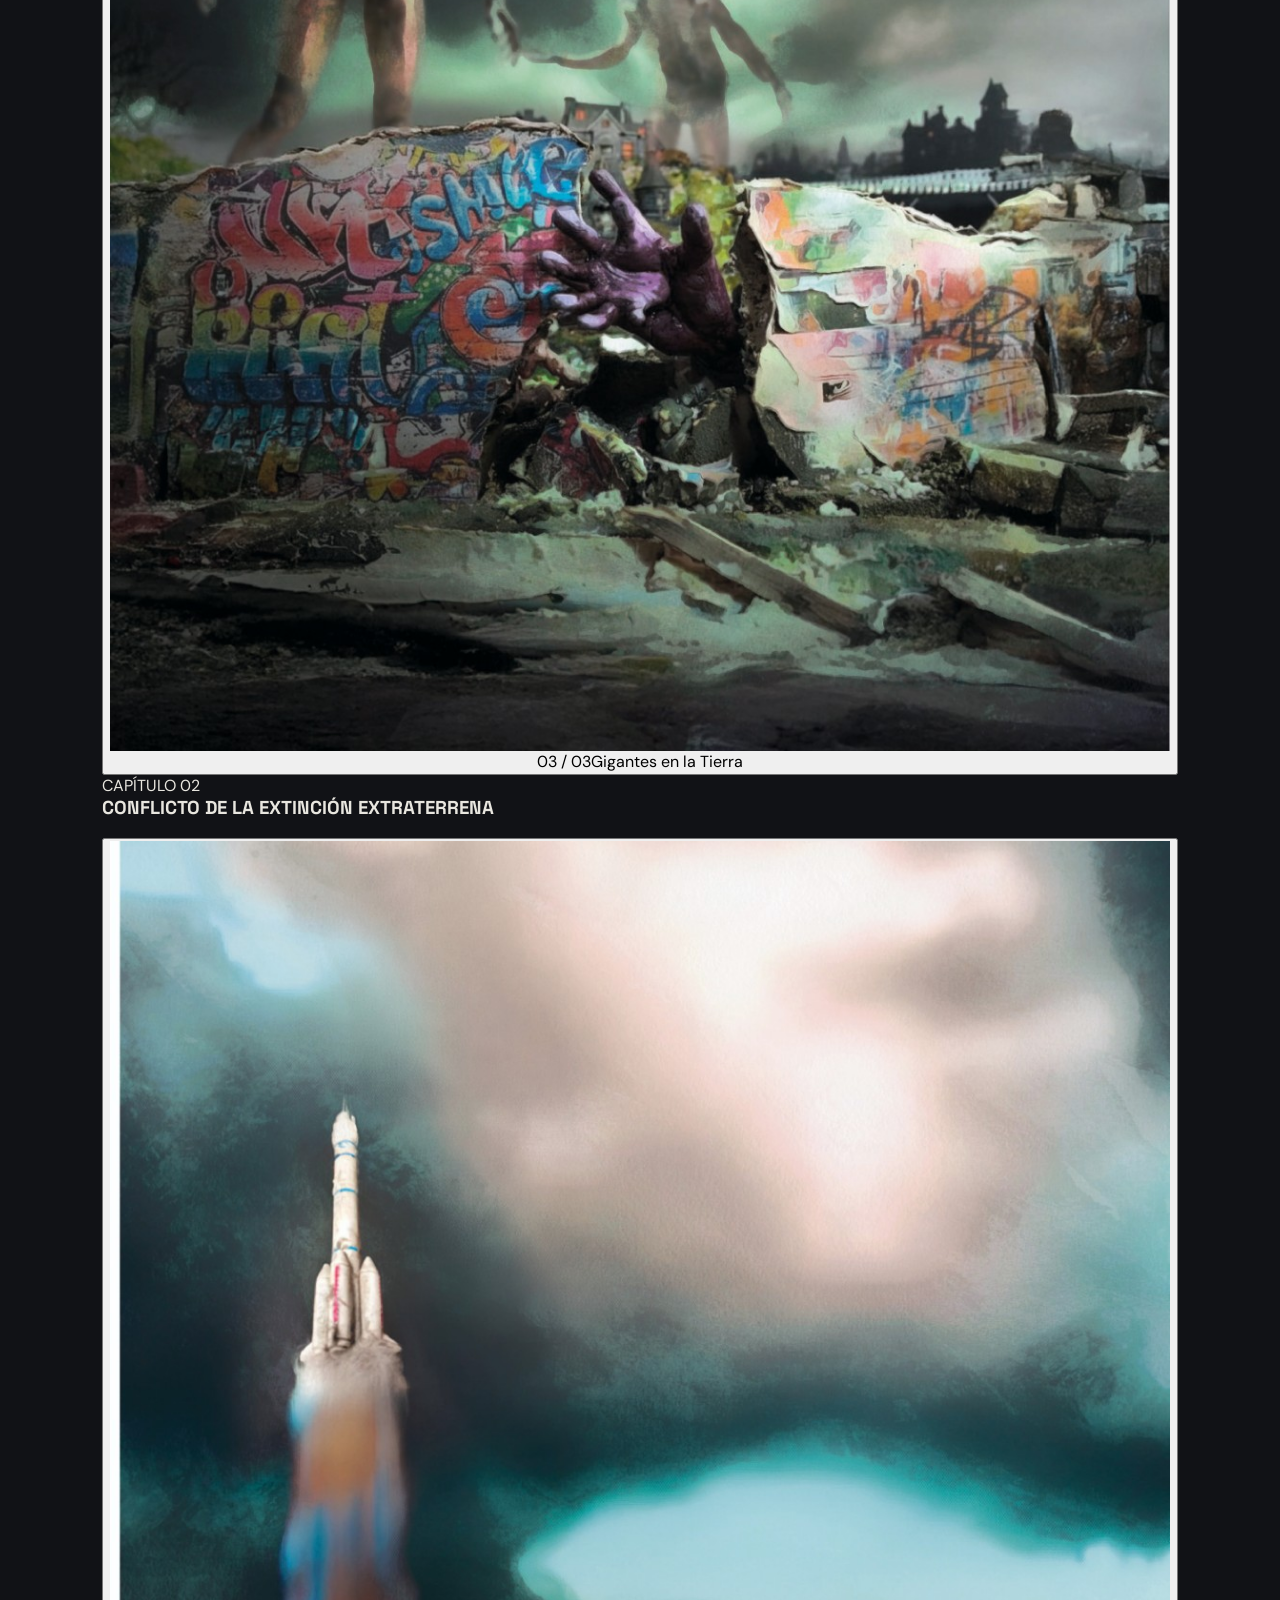
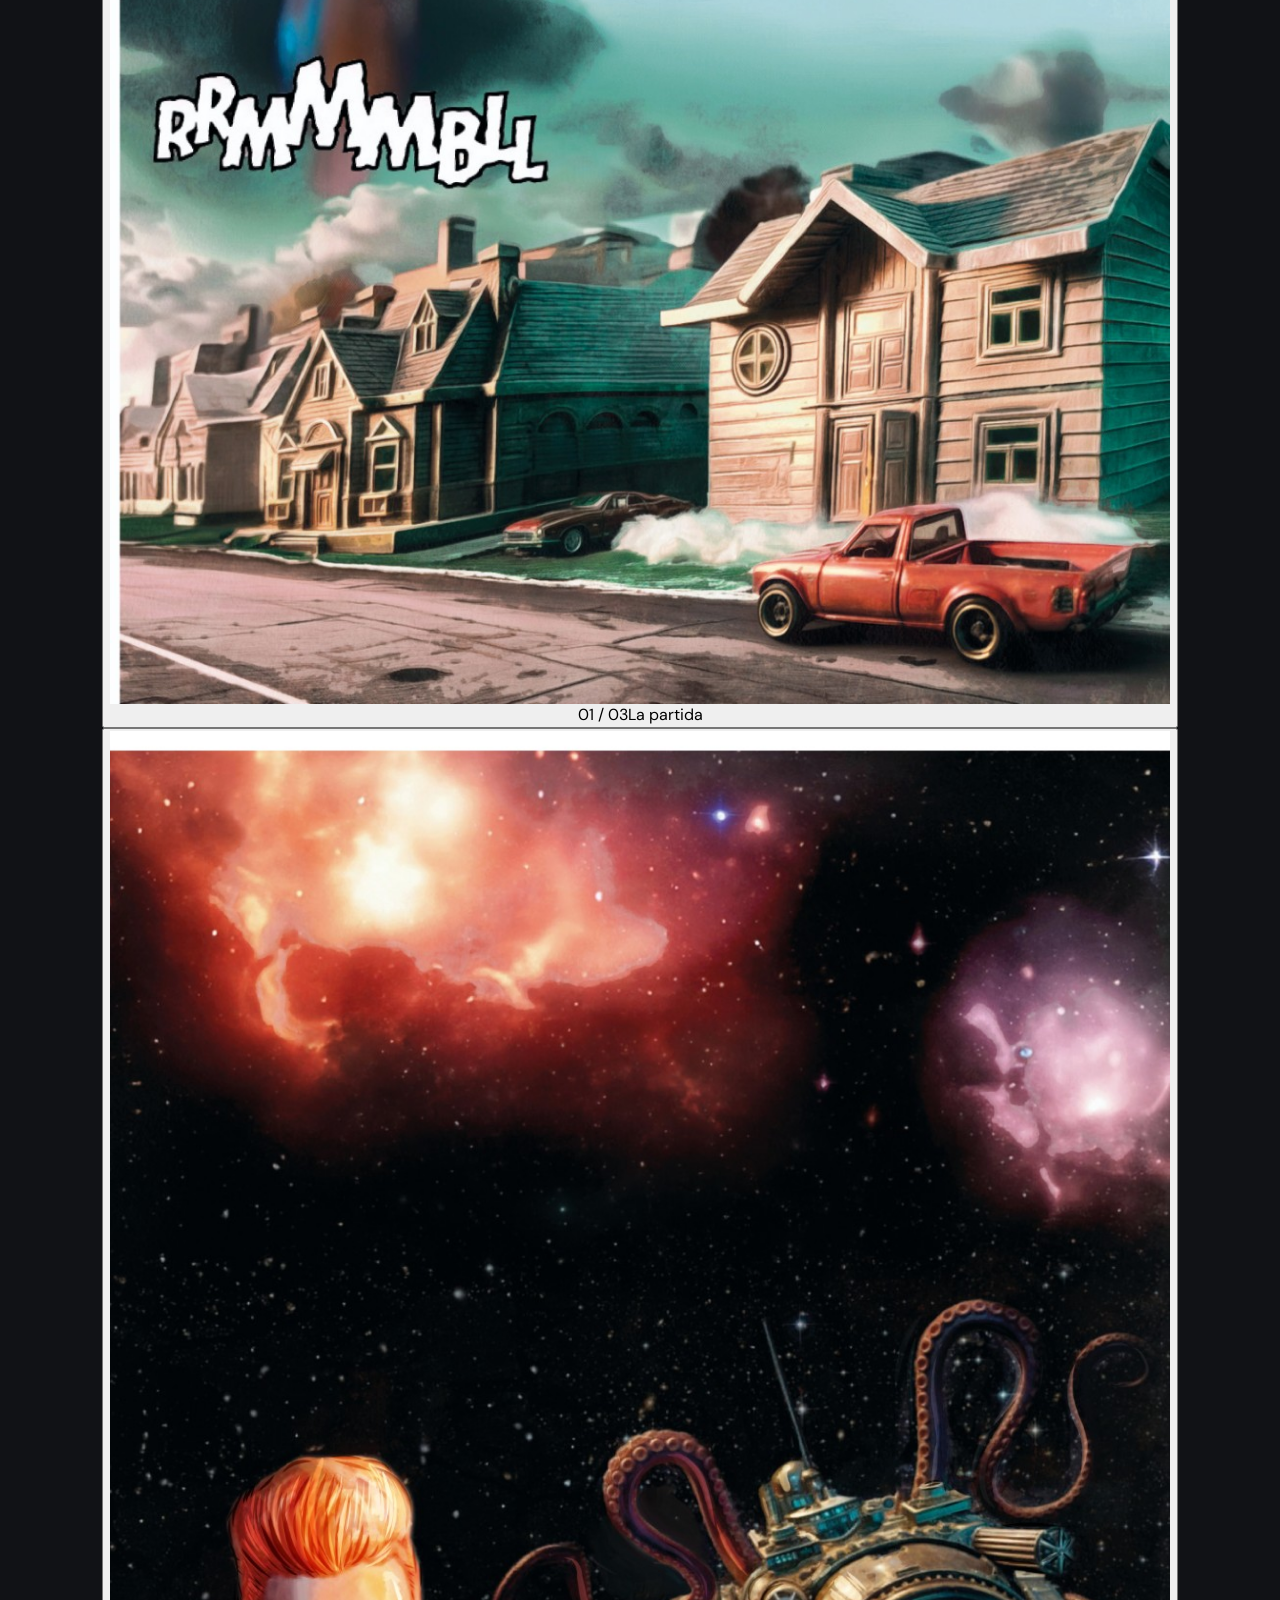
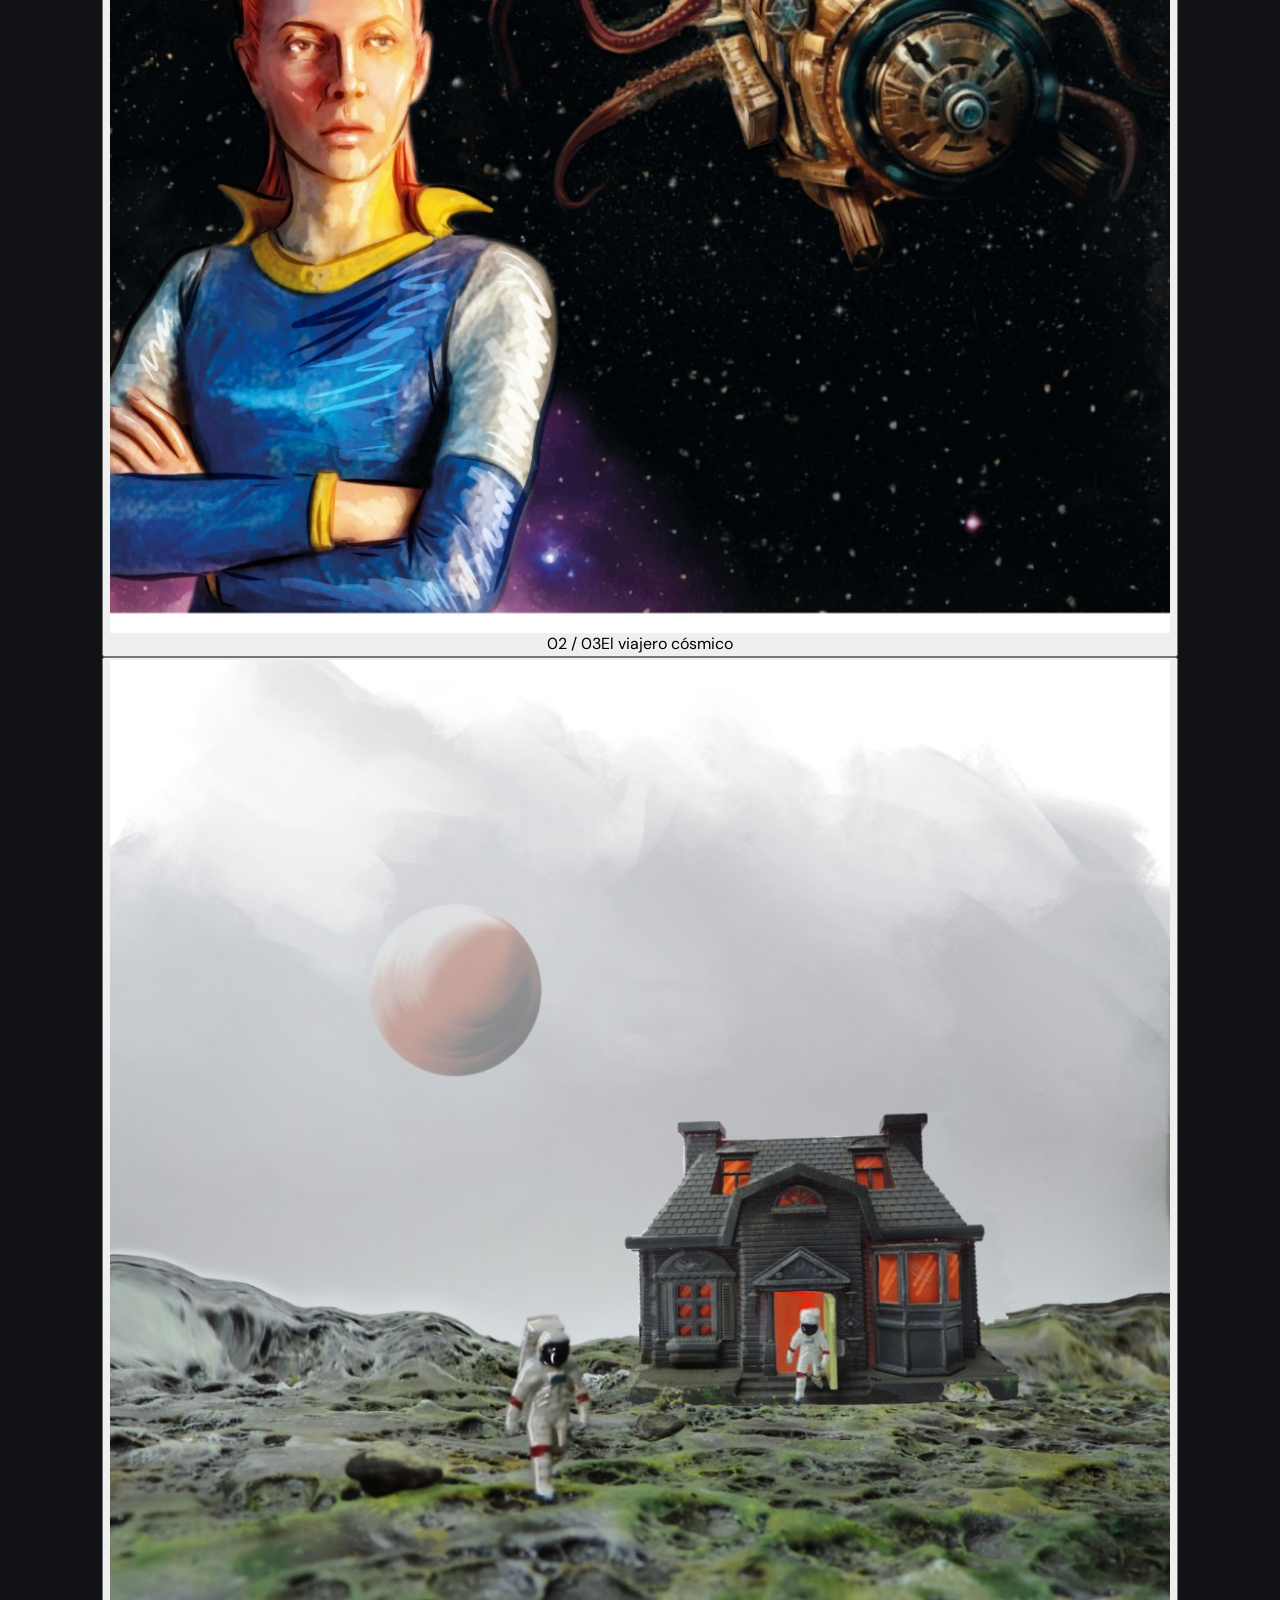
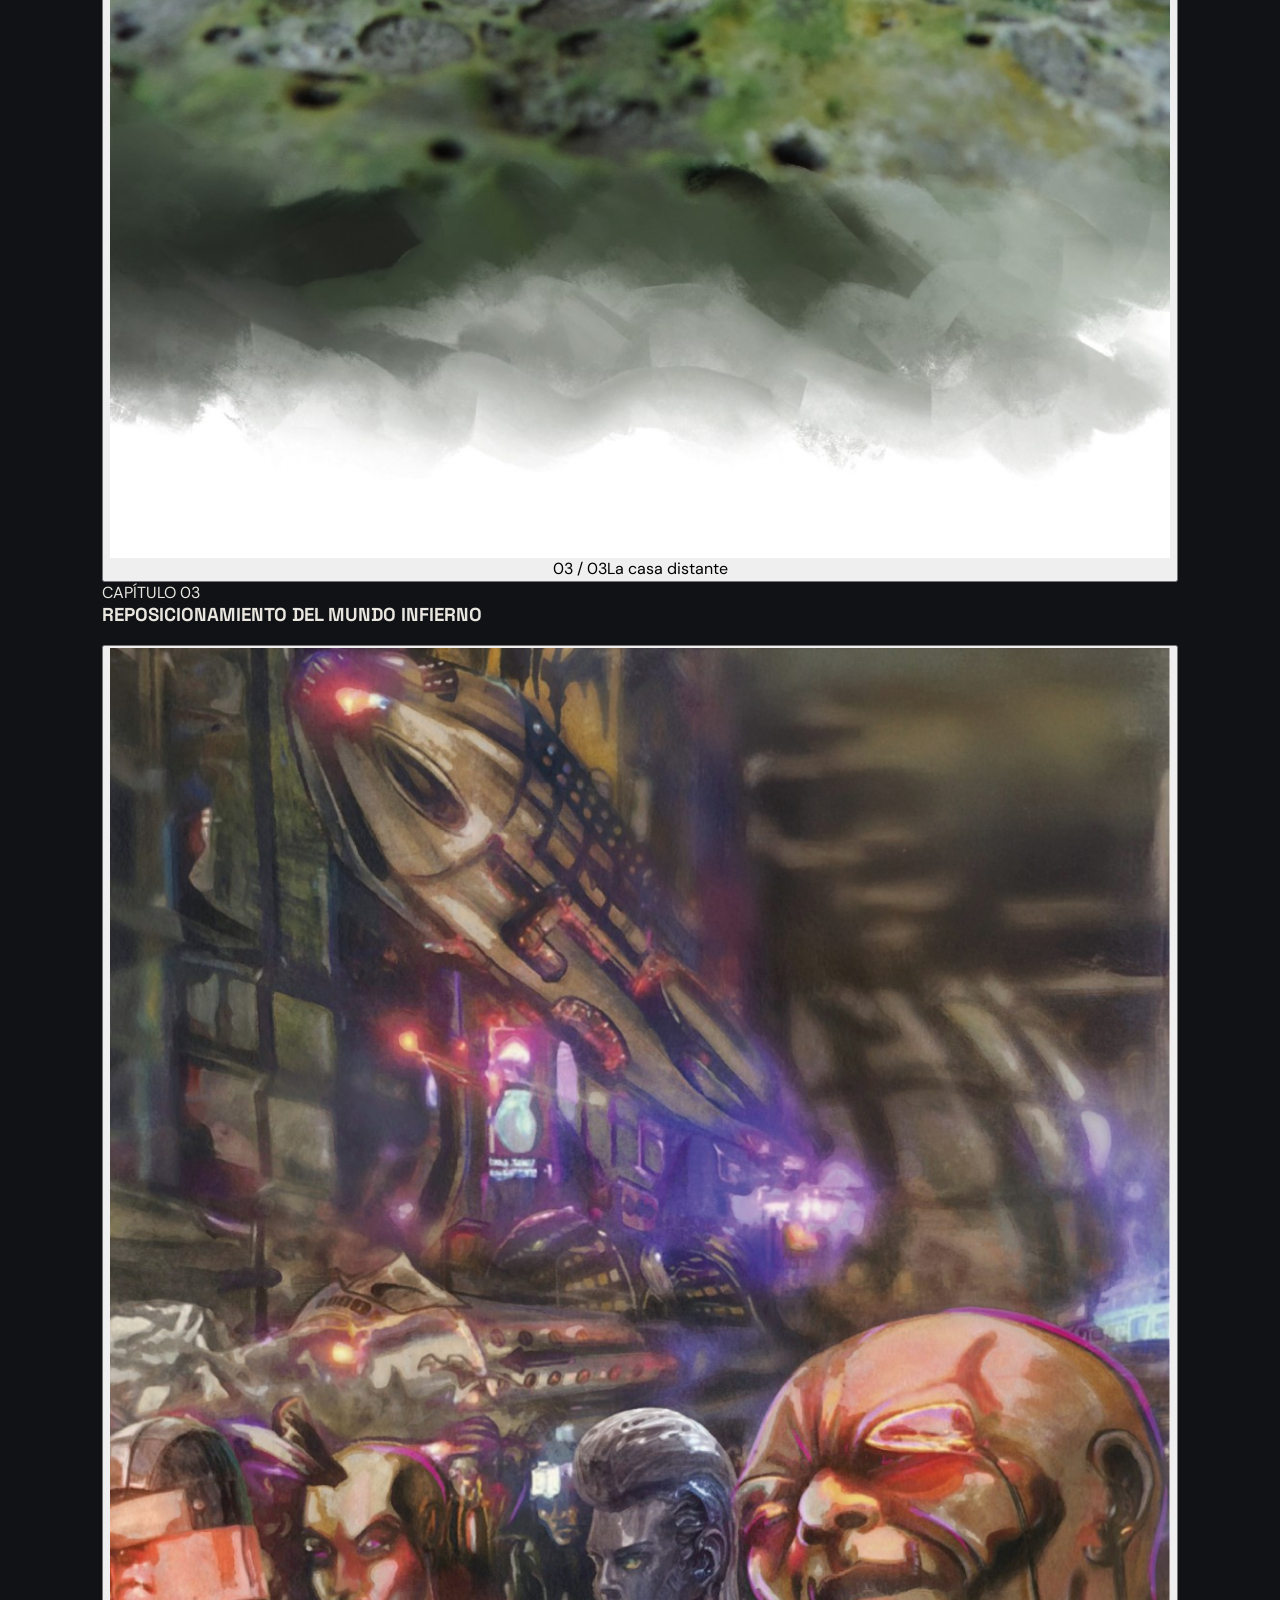
==== commit e5d2b369: "Renovar galería visual por siete capítulos y abrir todos los textos e imágenes al editor" ====
--- a/index.html
+++ b/index.html
@@ -1,2 +1,2 @@
 <!DOCTYPE html>
-<html lang="es"><head><meta charset="utf-8"/><meta content="width=device-width,initial-scale=1" name="viewport"/><meta content="#090a0d" name="theme-color"/><meta content="Horizonte Temporal: un universo de ciencia ficción, ruinas y transformación." name="description"/><title>HORIZONTE TEMPORAL — Universo visual</title><link href="styles.css" rel="stylesheet"/><link href="cinema.css" rel="stylesheet"/></head><body><div aria-hidden="true" class="grain"></div><header class="topbar"><a class="wordmark" href="#inicio">H<span>O</span>RIZONTE <b>TEMPORAL</b></a><button aria-controls="nav" aria-expanded="false" class="menu-toggle" id="menuToggle">MENÚ ☰</button><nav id="nav"><a href="#historia">La historia</a><a href="#capitulos">7 capítulos</a><a href="#universo">Universo</a><a href="#galeria">Galería</a><a href="#proceso">Proceso</a><a href="#novedades">Novedades</a><a href="#comprar">Dónde comprar</a><a href="#contacto">Contacto</a></nav></header><main><section class="hero" id="inicio"><img alt="Viajera espacial y artefacto cósmico" fetchpriority="high" src="images/1000057951.jpg"/><iframe id="heroYoutube" class="hero-video hero-youtube" title="Video de Horizonte Temporal" allow="autoplay; encrypted-media; picture-in-picture" referrerpolicy="strict-origin-when-cross-origin" aria-hidden="true" tabindex="-1" style="display:none" loading="lazy"></iframe><video id="heroVideo" class="hero-video" autoplay muted loop playsinline preload="none" aria-hidden="true"></video><div class="hero-shade"></div><div class="hero-copy"><h1 id="heroTitle">HORIZONTE<br/><em>TEMPORAL</em></h1><img id="heroLogo" class="hero-logo" alt="Horizonte Temporal" style="display:none"><p class="lead" data-content="presentacion">Cuando las estrellas dejan de nacer, la materia comienza a recordar otras formas de vida.</p></div><div class="hero-bottom"><span>ARCHIVO VISUAL / 001—013</span><span>DESLIZA PARA DESCUBRIR ↓</span></div></section><section class="intro section" id="historia"><div class="section-head"><span class="index">01 / LA HISTORIA</span><span class="rule"></span><span>CIENCIA FICCIÓN · FANTASÍA ONÍRICA</span></div><div class="intro-grid"><div><p class="kicker">UN VIAJE HACIA EL FINAL DE LAS POSIBILIDADES</p><h2>El cosmos guarda<br/>una <i>última</i> transformación.</h2></div><div class="prose"><p data-content="historia_1">Las galaxias se han vuelto silenciosas. Nadie recuerda cuándo nació la última estrella. En la Tierra, las señales de una transformación imposible comienzan a alterar la vida y la memoria.</p></div></div><div class="wide-image reveal"><img id="historiaImagen" alt="Ilustración del universo de Horizonte Temporal" loading="lazy" src="images/1000057955.jpg"/><span class="image-label">EL MUNDO DESPUÉS DEL MUNDO</span></div></section><section class="chapters section" id="capitulos"><div class="section-head"><span class="index">02 / ESTRUCTURA NARRATIVA</span><span class="rule"></span><span>SIETE UMBRALES</span></div><h2>Los siete <i>capítulos</i></h2><p class="section-sub">Siete umbrales de una misma historia. Selecciona un capítulo para recorrer sus imágenes y fragmentos narrativos.</p><div class="chapter-grid" id="chapterGrid"></div></section><section class="quote-band"><img alt="Ceniza sobre un mundo de figuras detenidas" loading="lazy" src="images/1000057950.jpg"/><div><span class="eyebrow">FRAGMENTO / ARCHIVO DEL COSMOS</span><blockquote>«La materia había agotado sus combinaciones. Lo que llegó después no era muerte: era otra manera de existir».</blockquote><small>FRAGMENTO NARRATIVO PROVISIONAL</small></div></section><section class="section" id="universo"><div class="section-head"><span class="index">03 / ATLAS DEL UNIVERSO</span><span class="rule"></span><span>PERSONAJES · TERRITORIOS · SÍMBOLOS</span></div><h2>Un universo de <i>ruinas</i><br/>y revelaciones.</h2><div class="atlas"><article class="atlas-feature"><img alt="Becerro sobre columna envuelto por una criatura" loading="lazy" src="images/1000057944.jpg"/><div><span>01 / SÍMBOLOS</span><h3>El becerro</h3><p>Una figura que reaparece entre los restos de mundos imposibles.</p></div></article><article class="atlas-feature"><img alt="Criatura monumental y guerrero bajo un cielo rojo" loading="lazy" src="images/1000057946.jpg"/><div><span>02 / CRIATURAS</span><h3>Los otros habitantes</h3><p>Presencias surgidas donde las antiguas leyes ya no bastan.</p></div></article><article class="atlas-feature"><img alt="Cohete despega sobre un barrio" loading="lazy" src="images/1000057953.jpg"/><div><span>03 / TERRITORIOS</span><h3>La Tierra alterada</h3><p>La vida cotidiana persiste ante señales que llegan del cosmos.</p></div></article></div></section><section class="section gallery-section" id="galeria"><div class="section-head"><span class="index">04 / ARCHIVO VISUAL</span><span class="rule"></span><span>13 ILUSTRACIONES</span></div><h2>Fragmentos de <i>otros mundos.</i></h2><p class="section-sub" data-content="galeria_ayuda">Selecciona una imagen para verla en grande. Las ilustraciones se conservan sin intervenciones.</p><div aria-label="Filtrar galería" class="filters" role="group"><button class="active" data-filter="todos">TODO</button><button data-filter="cosmos">COSMOS</button><button data-filter="tierra">TIERRA</button><button data-filter="criaturas">CRIATURAS</button></div><div class="gallery-grid" id="galleryGrid"></div></section><section class="process section" id="proceso"><div class="section-head"><span class="index">05 / DETRÁS DE LAS IMÁGENES</span><span class="rule"></span><span>PROCESO CREATIVO</span></div><div class="process-grid"><div class="process-copy"><p class="kicker">UNA OBRA EN TRANSFORMACIÓN</p><h2>Entre la maqueta,<br/>el dibujo y la <i>memoria.</i></h2><p class="process-story" data-content="proceso_1">El universo visual de Horizonte Temporal se ha construido a lo largo de unos quince años a partir de ilustraciones, esculturas, maquetas, fotografías y composición digital.</p></div><div class="process-media"><div id="processVideoMount" class="process-video-player" aria-label="Video sobre el proceso creativo de Horizonte Temporal"><img src="images/1000057954.jpg" loading="lazy" alt="Imagen del proceso creativo de Horizonte Temporal"/></div><p class="process-video-caption">ARCHIVO AUDIOVISUAL · DETRÁS DE LAS IMÁGENES</p></div></div></section><section class="section news-section" id="novedades"><div class="section-head"><span class="index">06 / BITÁCORA</span><span class="rule"></span><span>ACTUALIZACIONES DEL PROYECTO</span></div><h2>Noticias y <i>novedades.</i></h2><p class="section-sub">Ilustraciones, avances, lanzamientos y encuentros en torno a Horizonte Temporal.</p><div class="news-grid" id="newsGrid"></div></section><section class="section buy-section" id="comprar"><div class="section-head"><span class="index">07 / EDICIÓN IMPRESA</span><span class="rule"></span><span>CONSIGUE EL CÓMIC</span></div><div class="buy-grid"><img alt="Ilustración de Horizonte Temporal" id="buyImage" loading="lazy" src="images/1000057951.jpg"/><div><p class="kicker">EDICIÓN IMPRESA</p><h2 id="buyTitle">Horizonte <i>Temporal.</i></h2><p id="buyDescription">Próximamente: información sobre el lanzamiento y los puntos de venta.</p><p class="buy-price" id="buyPrice"></p><div class="buy-links" id="buyLinks"></div><p class="note" id="buyStatus">PRÓXIMAMENTE</p></div></div></section><section class="section contact-section" id="contacto"><div class="section-head"><span class="index">08 / CONTACTO</span><span class="rule"></span><span>CONVERSACIONES Y CONSULTAS</span></div><h2>Contactar al <i>autor.</i></h2><p class="section-sub" data-content="contacto_texto"></p><div id="socialLinks" class="buy-links"></div><a id="contactEmail" class="outline-btn" href="#contacto">ESCRIBIR POR CORREO ↗</a></section><section class="closing"><img alt="Casa aislada y astronautas en un planeta desconocido" loading="lazy" src="images/1000057945.jpg"/><div><span class="eyebrow">EL VIAJE CONTINÚA</span><img id="closingLogo" class="closing-logo" alt="Horizonte Temporal" style="display:none"><h2 id="closingTitle">HORIZONTE <i>TEMPORAL</i></h2><p>HORIZONTE TEMPORAL · UNIVERSO VISUAL EN DESARROLLO</p><a class="outline-btn" href="#inicio">VOLVER AL INICIO ↑</a></div></section></main><footer><div class="wordmark">HORIZONTE <b>TEMPORAL</b></div><p>Una novela gráfica en construcción.</p><small>MAQUETA WEB INTEGRAL · VERSIÓN 01 · 2026</small></footer><dialog id="lightbox"><button aria-label="Cerrar imagen" class="close">✕</button><button aria-label="Imagen anterior" class="prev">‹</button><img alt=""/><button aria-label="Imagen siguiente" class="next">›</button><div class="lightbox-caption"></div></dialog><script src="script.js"></script><script src="cinema.js"></script></body></html>
+<html lang="es"><head><meta charset="utf-8"/><meta content="width=device-width,initial-scale=1" name="viewport"/><meta content="#090a0d" name="theme-color"/><meta content="Horizonte Temporal: un universo de ciencia ficción, ruinas y transformación." name="description"/><title>HORIZONTE TEMPORAL — Universo visual</title><link href="styles.css" rel="stylesheet"/><link href="cinema.css" rel="stylesheet"/><link href="gallery-v3.css" rel="stylesheet"/></head><body><div aria-hidden="true" class="grain"></div><header class="topbar"><a class="wordmark" href="#inicio" data-copy="marca_cabecera">HORIZONTE TEMPORAL</a><button aria-controls="nav" aria-expanded="false" class="menu-toggle" id="menuToggle" data-copy="menu">MENÚ ☰</button><nav id="nav"><a href="#historia" data-copy="nav_historia">La historia</a><a href="#capitulos" data-copy="nav_capitulos">7 capítulos</a><a href="#universo" data-copy="nav_universo">Universo</a><a href="#galeria" data-copy="nav_galeria">Galería</a><a href="#proceso" data-copy="nav_proceso">Proceso</a><a href="#novedades" data-copy="nav_novedades">Novedades</a><a href="#comprar" data-copy="nav_comprar">Dónde comprar</a><a href="#contacto" data-copy="nav_contacto">Contacto</a></nav></header><main><section class="hero" id="inicio"><img id="heroImage" alt="Imagen de portada de Horizonte Temporal" fetchpriority="high" src="images/1000057951.jpg"/><iframe id="heroYoutube" class="hero-video hero-youtube" title="Video de Horizonte Temporal" allow="autoplay; encrypted-media; picture-in-picture" referrerpolicy="strict-origin-when-cross-origin" aria-hidden="true" tabindex="-1" style="display:none" loading="lazy"></iframe><video id="heroVideo" class="hero-video" autoplay muted loop playsinline preload="none" aria-hidden="true"></video><div class="hero-shade"></div><div class="hero-copy"><h1 id="heroTitle" data-copy="hero_titulo">HORIZONTE TEMPORAL</h1><img id="heroLogo" class="hero-logo" alt="Horizonte Temporal" style="display:none"><p class="lead" data-content="presentacion">Cuando las estrellas dejan de nacer, la materia comienza a recordar otras formas de vida.</p></div><div class="hero-bottom"><span data-copy="hero_pie_izq">7 CAPÍTULOS / 21 IMÁGENES</span><span data-copy="hero_pie_der">DESLIZA PARA DESCUBRIR ↓</span></div></section><section class="intro section" id="historia"><div class="section-head"><span class="index" data-copy="historia_indice">01 / LA HISTORIA</span><span class="rule"></span><span data-copy="historia_genero">CIENCIA FICCIÓN · FANTASÍA ONÍRICA</span></div><div class="intro-grid"><div><p class="kicker" data-copy="historia_entrada">UN VIAJE HACIA EL FINAL DE LAS POSIBILIDADES</p><h2 data-copy="historia_titulo">El cosmos guarda<br/>una <i>última</i> transformación.</h2></div><div class="prose"><p data-content="historia_1">Las galaxias se han vuelto silenciosas. Nadie recuerda cuándo nació la última estrella. En la Tierra, las señales de una transformación imposible comienzan a alterar la vida y la memoria.</p></div></div><div class="wide-image reveal"><img id="historiaImagen" alt="Ilustración del universo de Horizonte Temporal" loading="lazy" src="images/1000057955.jpg"/><span class="image-label" data-copy="historia_pie">EL MUNDO DESPUÉS DEL MUNDO</span></div></section><section class="chapters section" id="capitulos"><div class="section-head"><span class="index" data-copy="capitulos_indice">02 / ESTRUCTURA NARRATIVA</span><span class="rule"></span><span data-copy="capitulos_subtitulo">SIETE UMBRALES</span></div><h2 data-copy="capitulos_titulo">Los siete <i>capítulos</i></h2><p class="section-sub" data-copy="capitulos_ayuda">Siete umbrales de una misma historia. Selecciona un capítulo para recorrer sus imágenes y fragmentos narrativos.</p><div class="chapter-grid" id="chapterGrid"></div></section><section class="quote-band"><img id="quoteImage" alt="Imagen del fragmento narrativo" loading="lazy" src="images/1000057950.jpg"/><div><span class="eyebrow" data-copy="cita_rotulo">FRAGMENTO / ARCHIVO DEL COSMOS</span><blockquote data-copy="cita_texto">«La materia había agotado sus combinaciones. Lo que llegó después no era muerte: era otra manera de existir».</blockquote><small data-copy="cita_credito">FRAGMENTO NARRATIVO PROVISIONAL</small></div></section><section class="section" id="universo"><div class="section-head"><span class="index" data-copy="atlas_indice">03 / ATLAS DEL UNIVERSO</span><span class="rule"></span><span data-copy="atlas_subtitulo">PERSONAJES · TERRITORIOS · SÍMBOLOS</span></div><h2 data-copy="atlas_titulo">Un universo de <i>ruinas</i><br/>y revelaciones.</h2><div class="atlas" id="atlasGrid"></div></section><section class="section gallery-section" id="galeria"><div class="section-head"><span class="index" data-copy="galeria_indice">04 / ARCHIVO VISUAL</span><span class="rule"></span><span data-copy="galeria_subtitulo">7 CAPÍTULOS · 21 ESPACIOS VISUALES</span></div><h2 data-copy="galeria_titulo">Fragmentos de otros mundos.</h2><p class="section-sub" data-content="galeria_ayuda">Selecciona una imagen para verla ampliada.</p><nav id="galleryChapterNav" class="editorial-nav" aria-label="Navegar por la galería de los siete capítulos"></nav><div id="galleryGrid" class="editorial-gallery"></div></section><section class="process section" id="proceso"><div class="section-head"><span class="index" data-copy="proceso_indice">05 / DETRÁS DE LAS IMÁGENES</span><span class="rule"></span><span data-copy="proceso_subtitulo">PROCESO CREATIVO</span></div><div class="process-grid"><div class="process-copy"><p class="kicker" data-copy="proceso_entrada">UNA OBRA EN TRANSFORMACIÓN</p><h2 data-copy="proceso_titulo">Entre la maqueta,<br/>el dibujo y la <i>memoria.</i></h2><p class="process-story" data-content="proceso_1">El universo visual de Horizonte Temporal se ha construido a lo largo de unos quince años a partir de ilustraciones, esculturas, maquetas, fotografías y composición digital.</p></div><div class="process-media"><div id="processVideoMount" class="process-video-player" aria-label="Video sobre el proceso creativo de Horizonte Temporal"><img src="images/1000057954.jpg" loading="lazy" alt="Imagen del proceso creativo de Horizonte Temporal"/></div><p class="process-video-caption" data-copy="proceso_video_pie">ARCHIVO AUDIOVISUAL · DETRÁS DE LAS IMÁGENES</p></div></div></section><section class="section news-section" id="novedades"><div class="section-head"><span class="index" data-copy="noticias_indice">06 / BITÁCORA</span><span class="rule"></span><span data-copy="noticias_subtitulo">ACTUALIZACIONES DEL PROYECTO</span></div><h2 data-copy="noticias_titulo">Noticias y <i>novedades.</i></h2><p class="section-sub" data-copy="noticias_intro">Ilustraciones, avances, lanzamientos y encuentros en torno a Horizonte Temporal.</p><div class="news-grid" id="newsGrid"></div></section><section class="section buy-section" id="comprar"><div class="section-head"><span class="index" data-copy="compra_indice">07 / EDICIÓN IMPRESA</span><span class="rule"></span><span data-copy="compra_subtitulo">CONSIGUE EL CÓMIC</span></div><div class="buy-grid"><img alt="Ilustración de Horizonte Temporal" id="buyImage" loading="lazy" src="images/1000057951.jpg"/><div><p class="kicker" data-copy="compra_entrada">EDICIÓN IMPRESA</p><h2 id="buyTitle">Horizonte <i>Temporal.</i></h2><p id="buyDescription">Próximamente: información sobre el lanzamiento y los puntos de venta.</p><p class="buy-price" id="buyPrice"></p><div class="buy-links" id="buyLinks"></div><p class="note" id="buyStatus">PRÓXIMAMENTE</p></div></div></section><section class="section contact-section" id="contacto"><div class="section-head"><span class="index" data-copy="contacto_indice">08 / CONTACTO</span><span class="rule"></span><span data-copy="contacto_subtitulo">CONVERSACIONES Y CONSULTAS</span></div><h2 data-copy="contacto_titulo">Contactar al <i>autor.</i></h2><p class="section-sub" data-content="contacto_texto"></p><div id="socialLinks" class="buy-links"></div><a id="contactEmail" class="outline-btn" href="#contacto" data-copy="contacto_boton">ESCRIBIR POR CORREO ↗</a></section><section class="closing"><img id="closingImage" alt="Imagen del cierre" loading="lazy" src="images/1000057945.jpg"/><div><span class="eyebrow" data-copy="cierre_rotulo">EL VIAJE CONTINÚA</span><img id="closingLogo" class="closing-logo" alt="Horizonte Temporal" style="display:none"><h2 id="closingTitle" data-copy="cierre_titulo">HORIZONTE <i>TEMPORAL</i></h2><p data-copy="cierre_pie">HORIZONTE TEMPORAL · UNIVERSO VISUAL EN DESARROLLO</p><a class="outline-btn" href="#inicio" data-copy="cierre_boton">VOLVER AL INICIO ↑</a></div></section></main><footer><div class="wordmark" data-copy="footer_marca">HORIZONTE TEMPORAL</div><p data-copy="footer_descripcion">Una novela gráfica en construcción.</p><small data-copy="footer_credito">HORIZONTE TEMPORAL · 2026</small></footer><dialog id="lightbox"><button aria-label="Cerrar imagen" class="close">✕</button><button aria-label="Imagen anterior" class="prev">‹</button><img alt=""/><button aria-label="Imagen siguiente" class="next">›</button><div class="lightbox-caption"></div></dialog><script src="site-v3.js"></script><script src="cinema.js"></script></body></html>
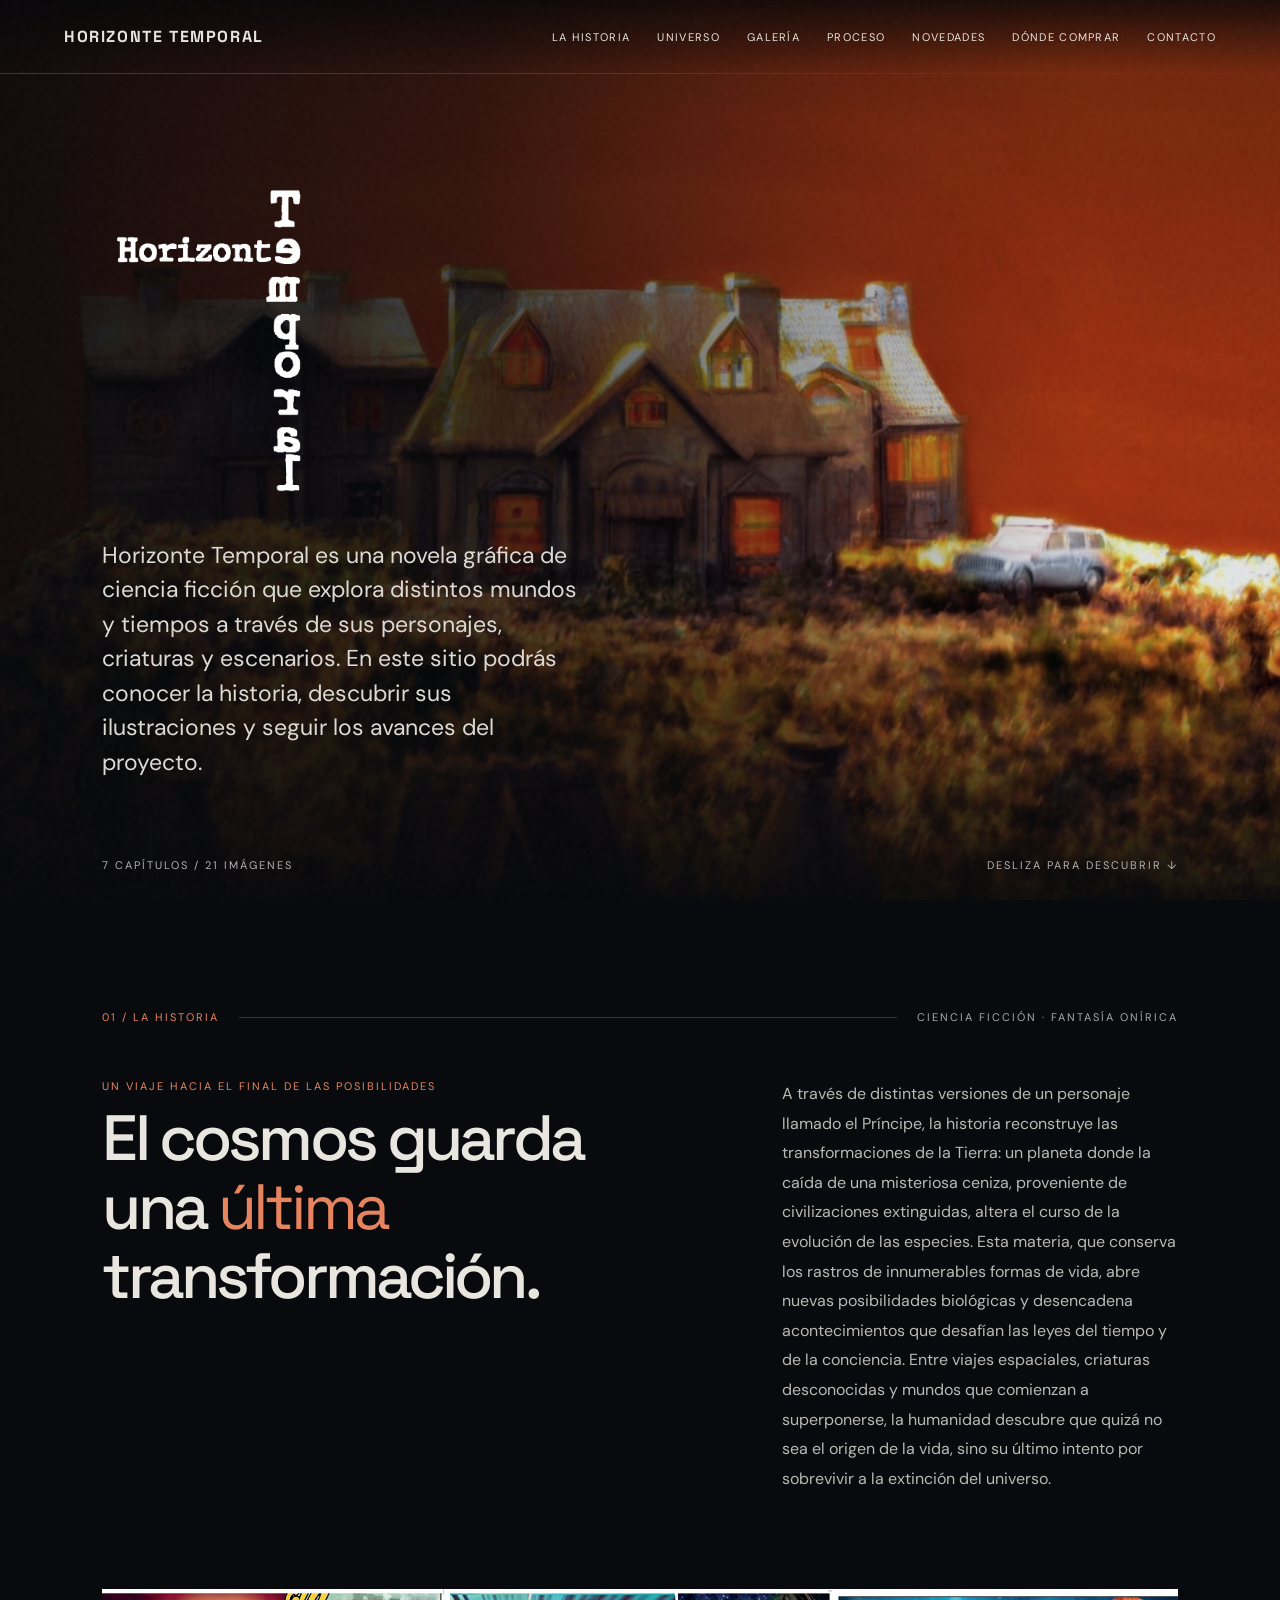
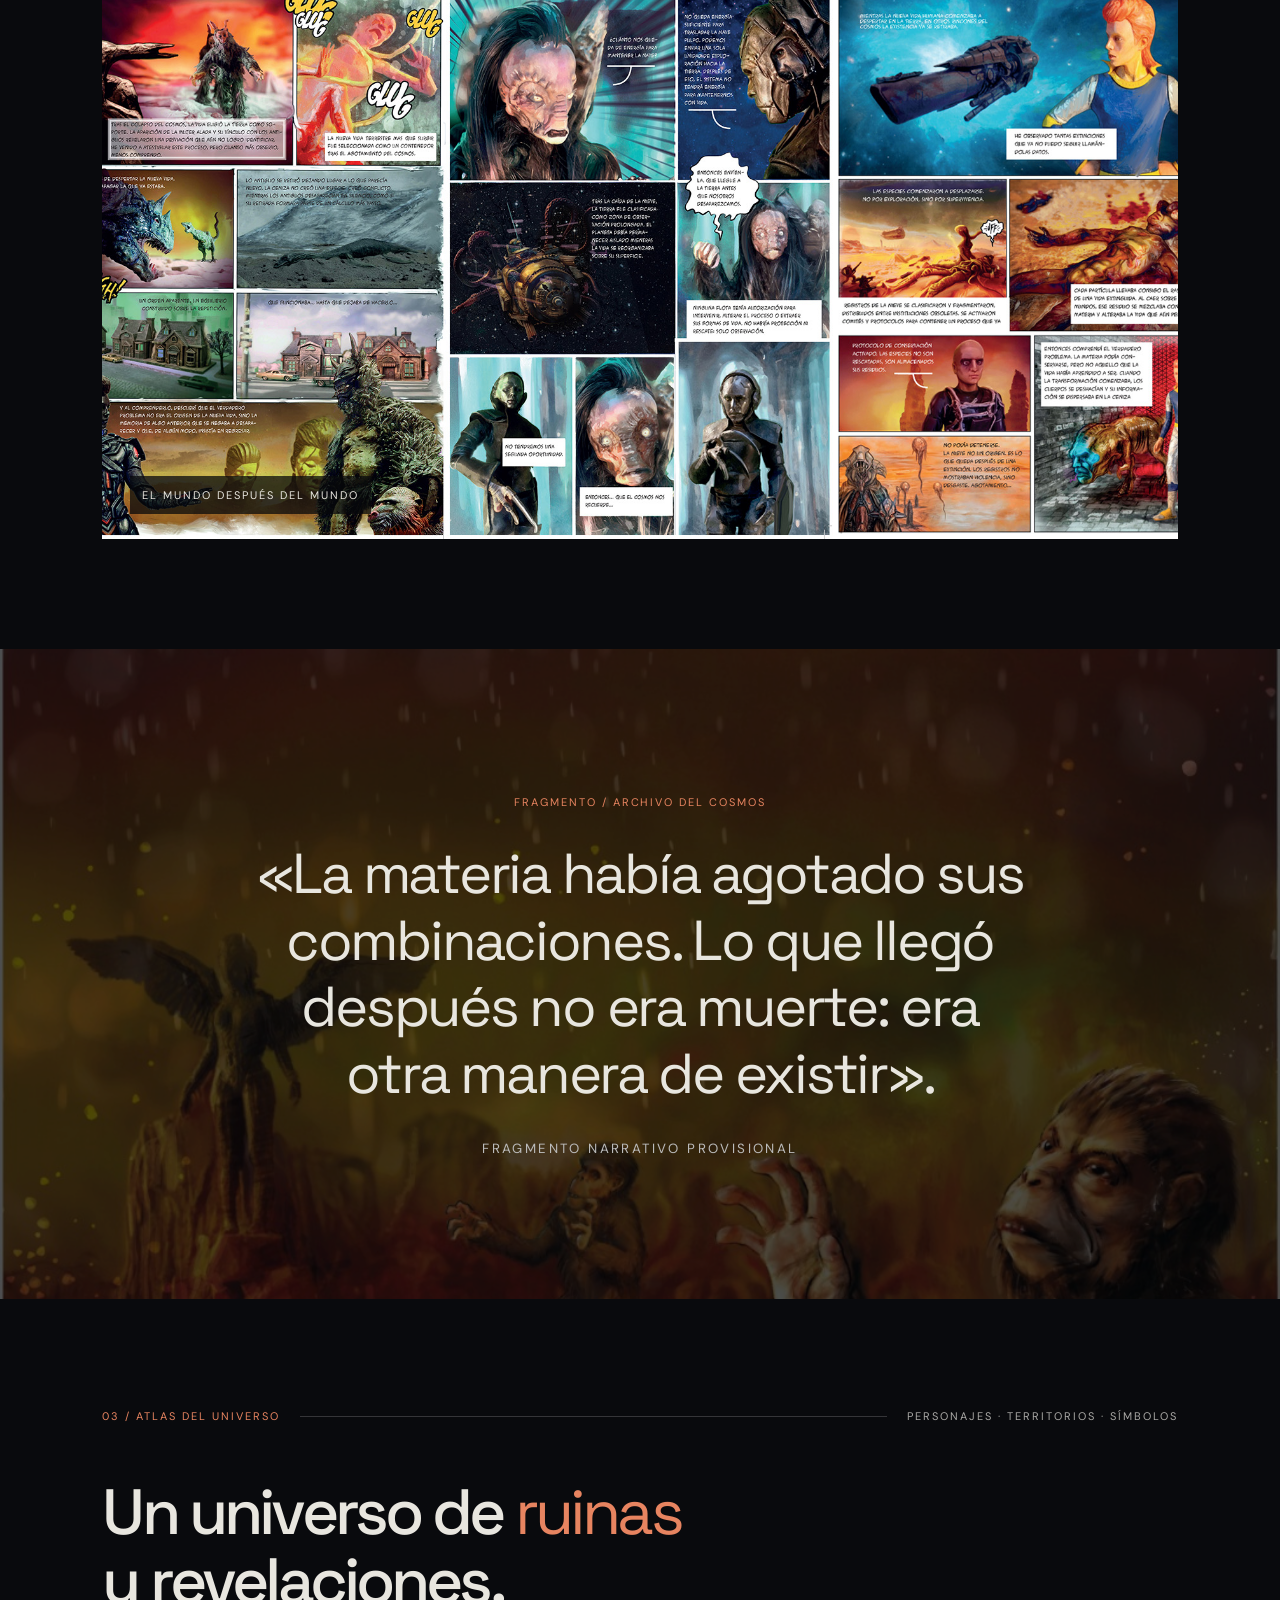
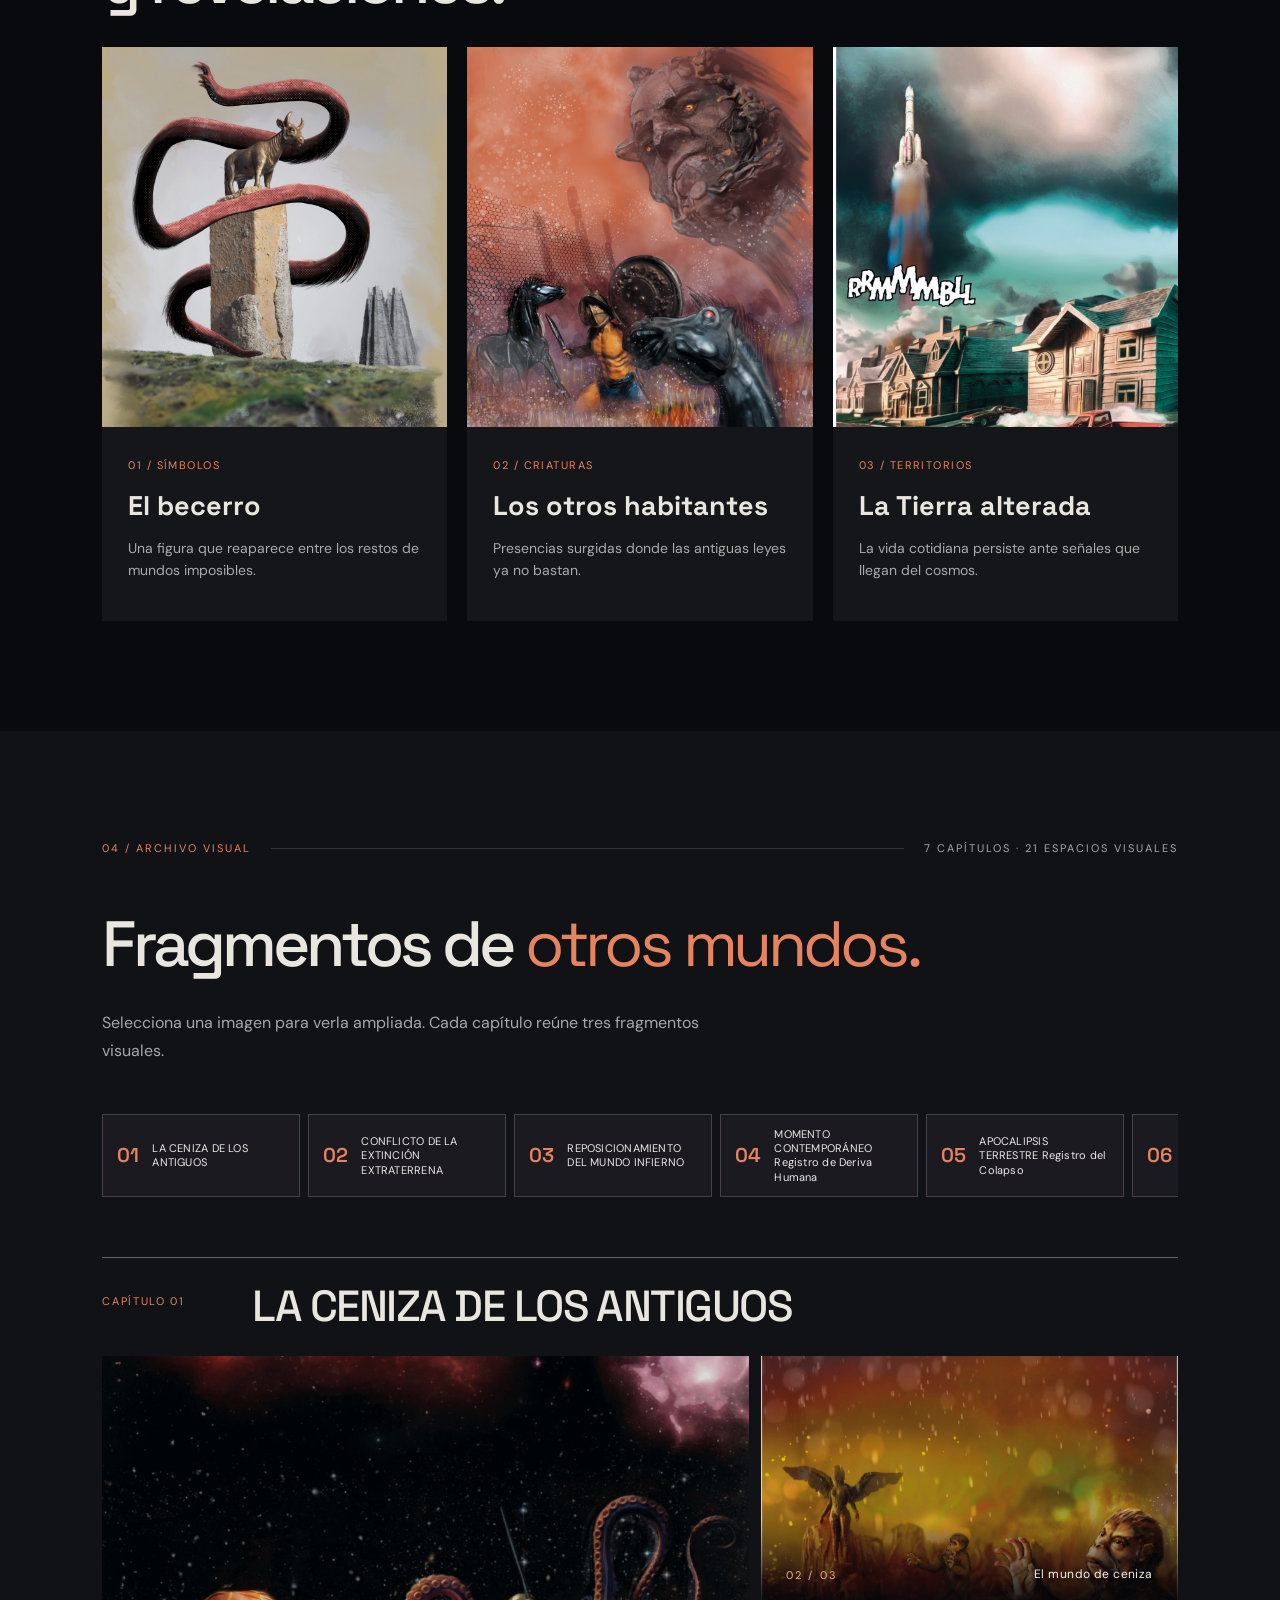
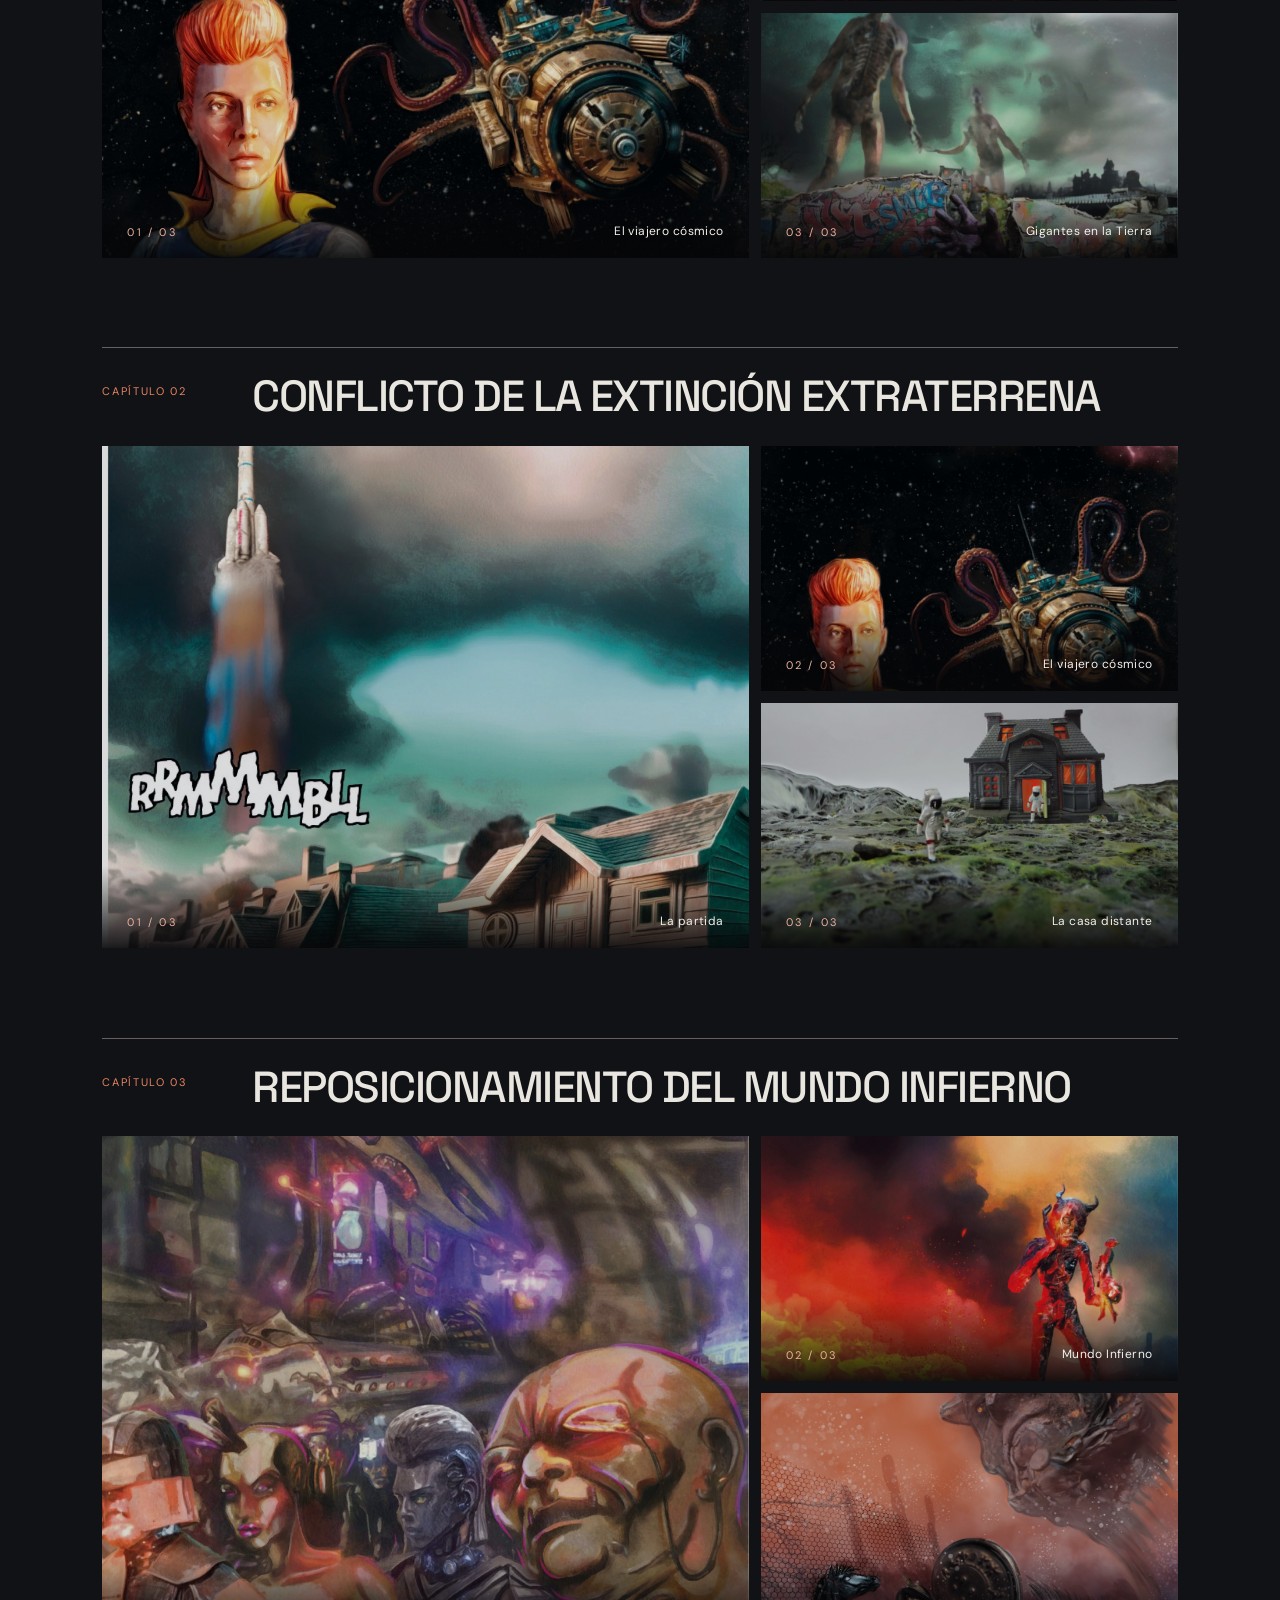
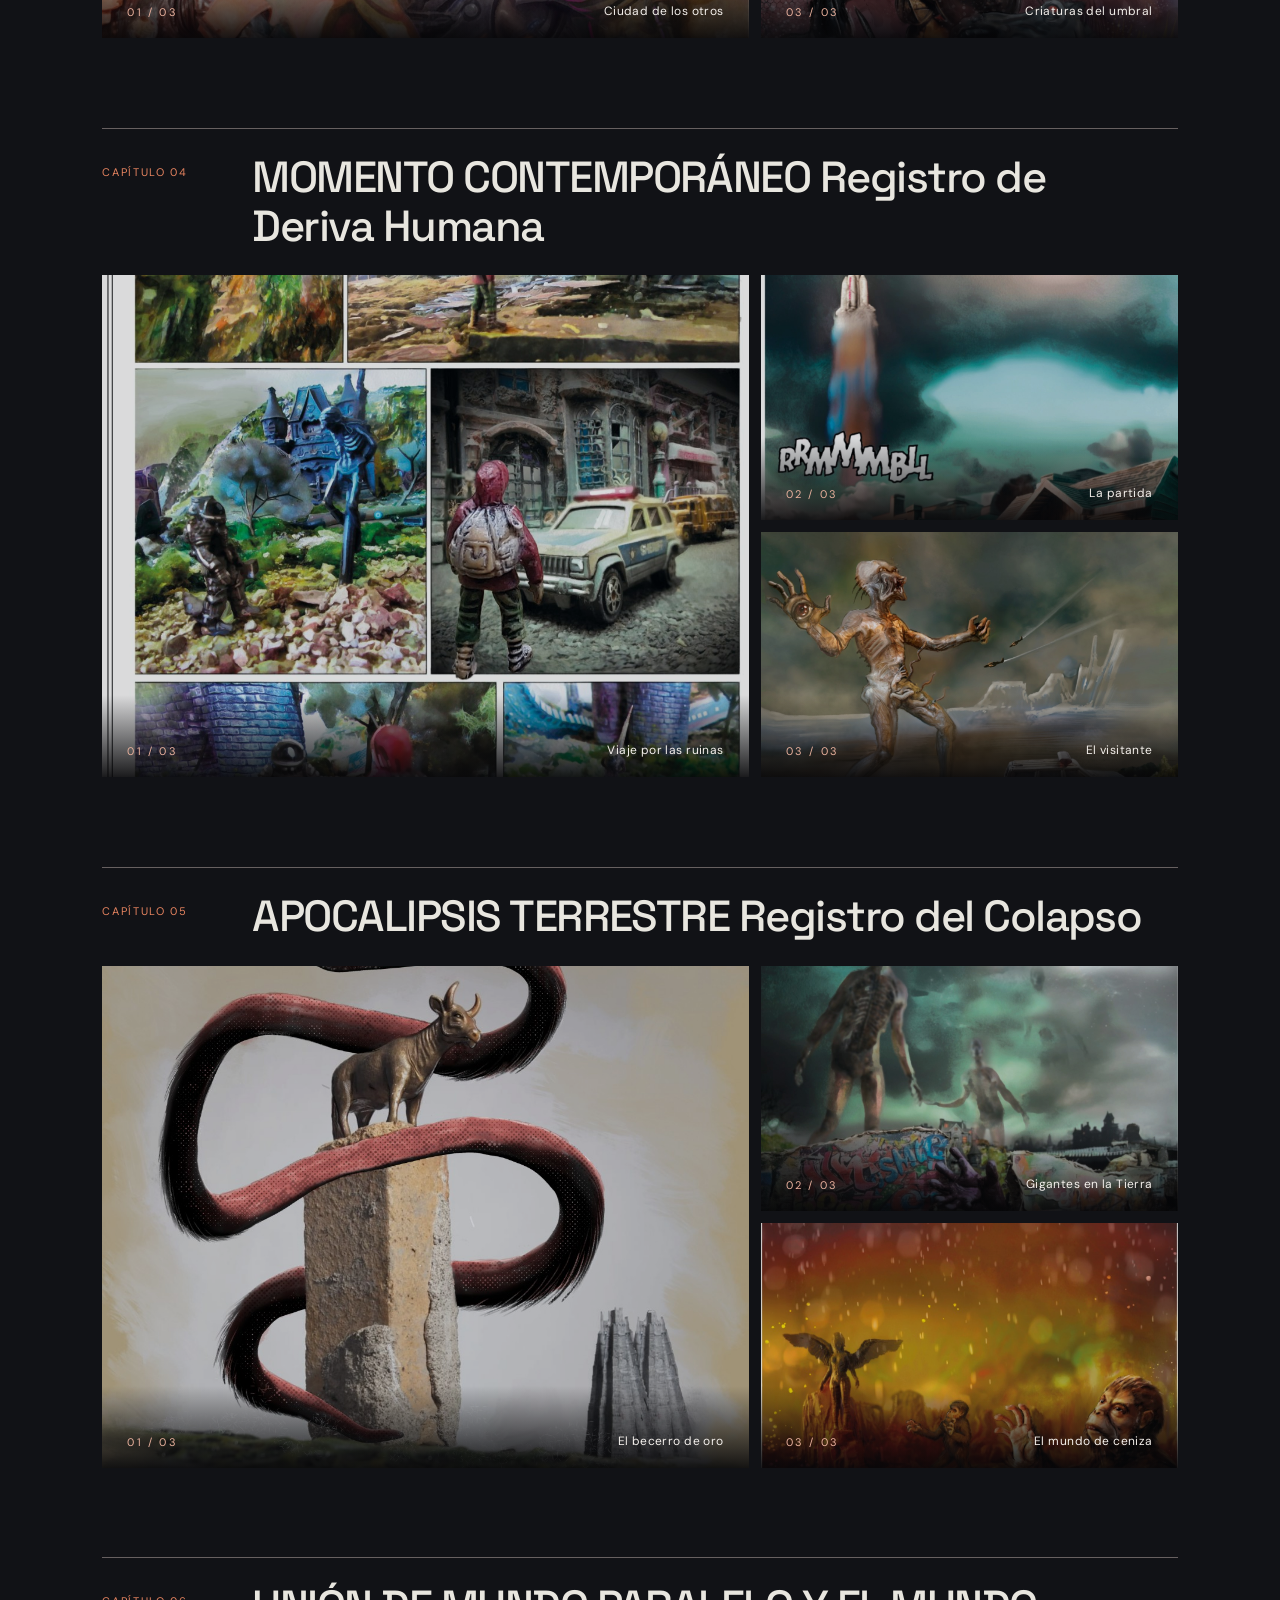
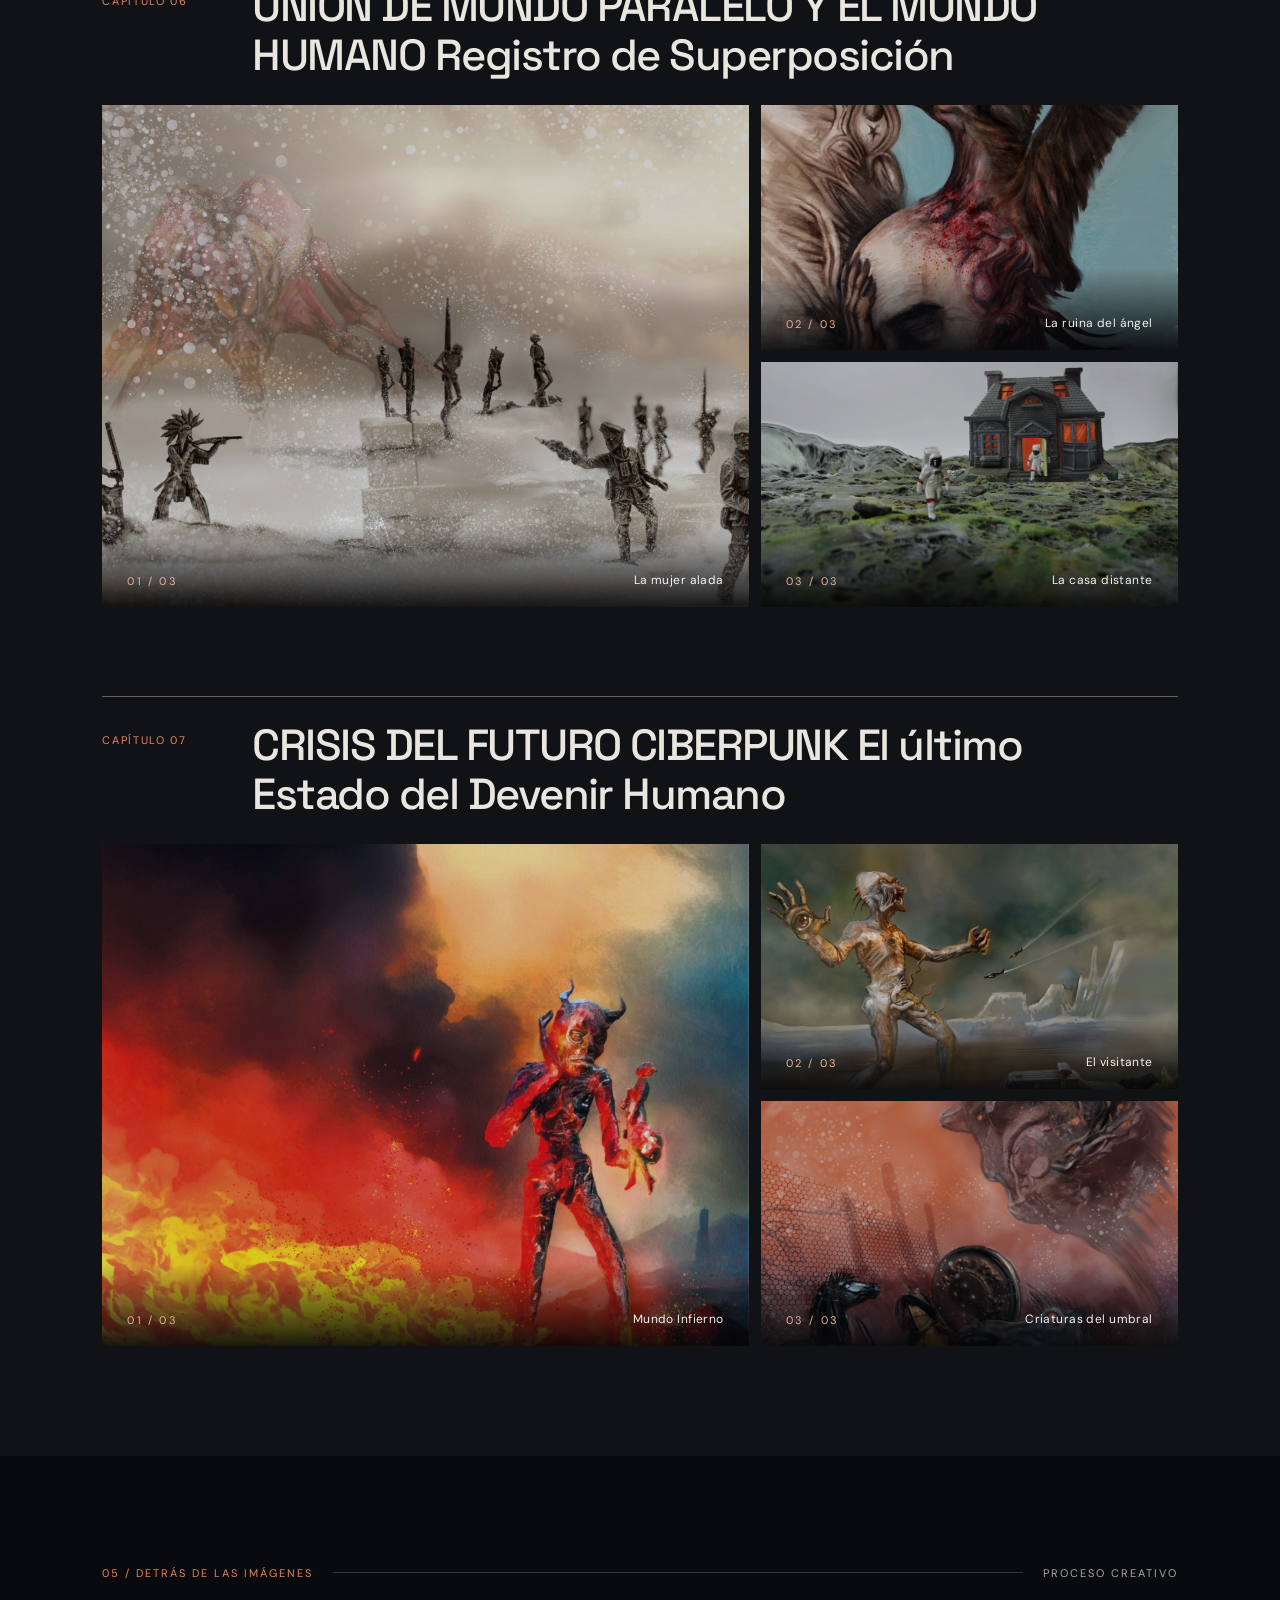
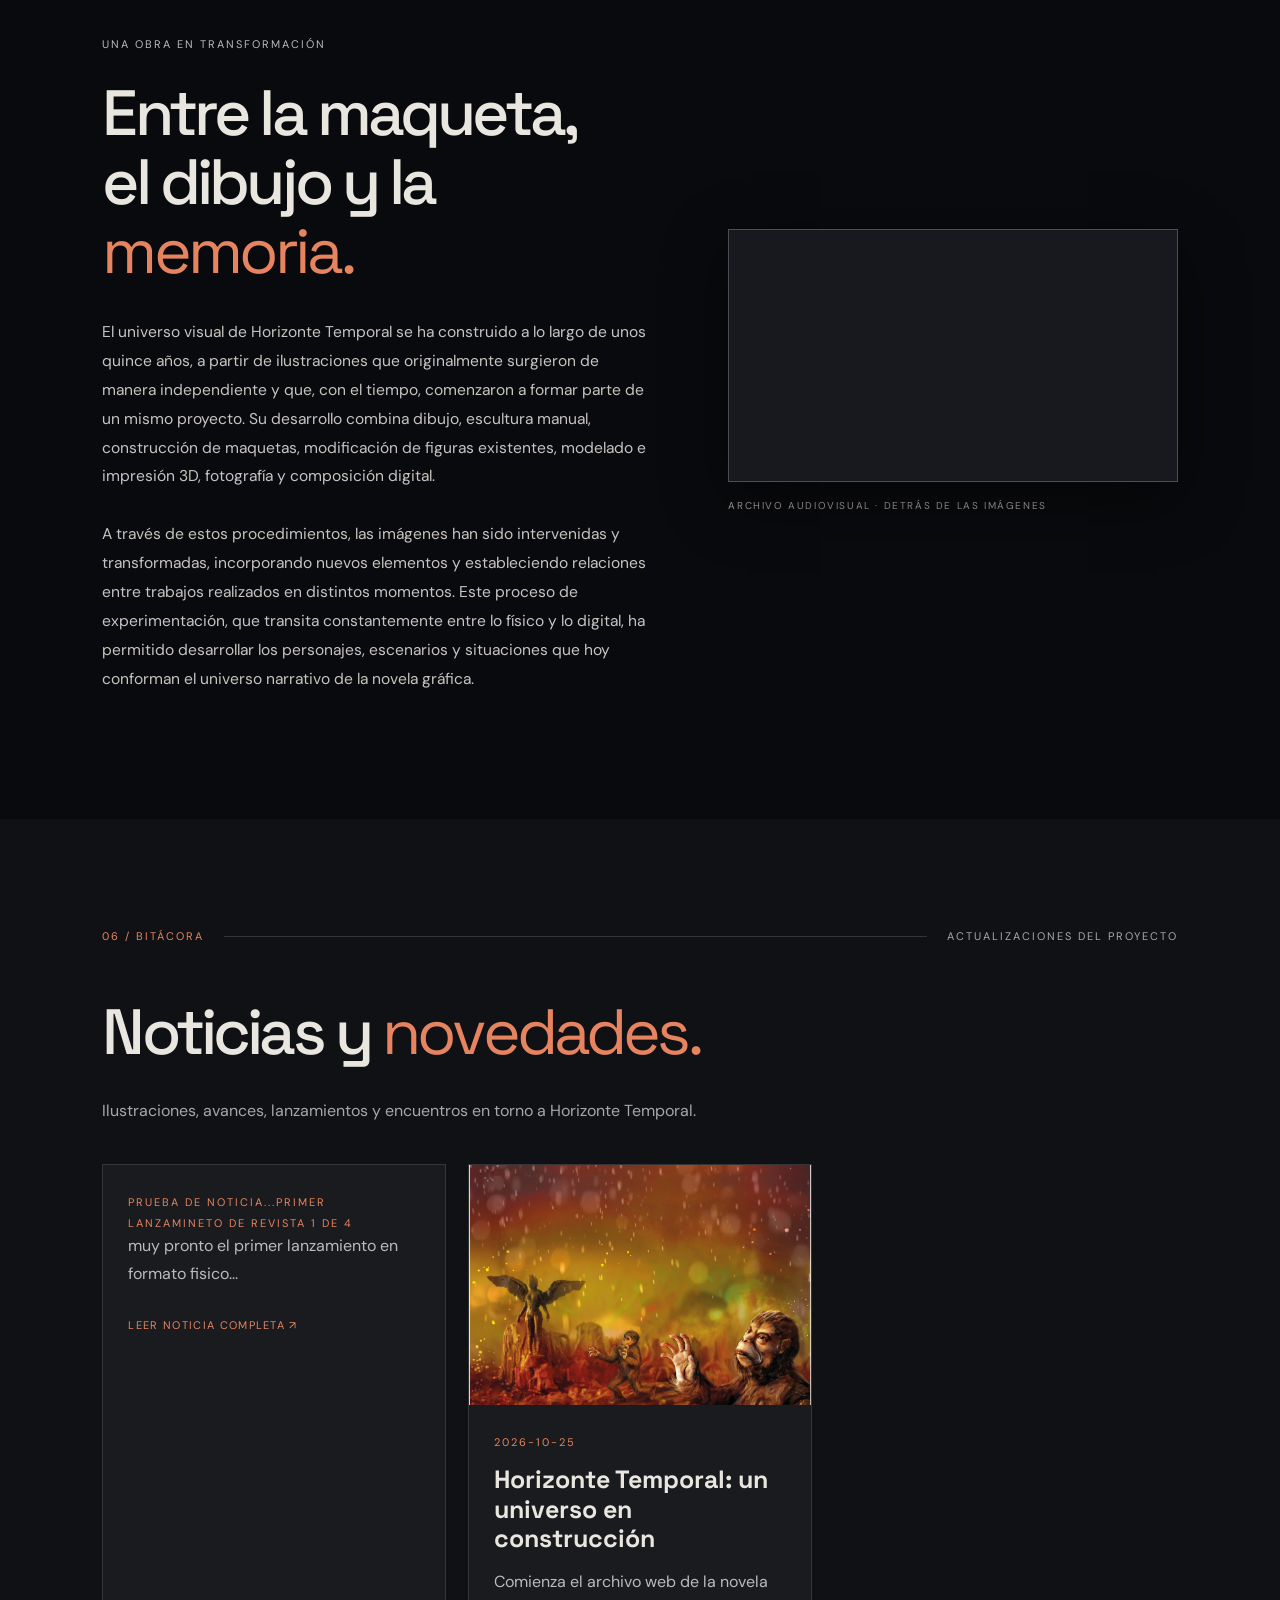
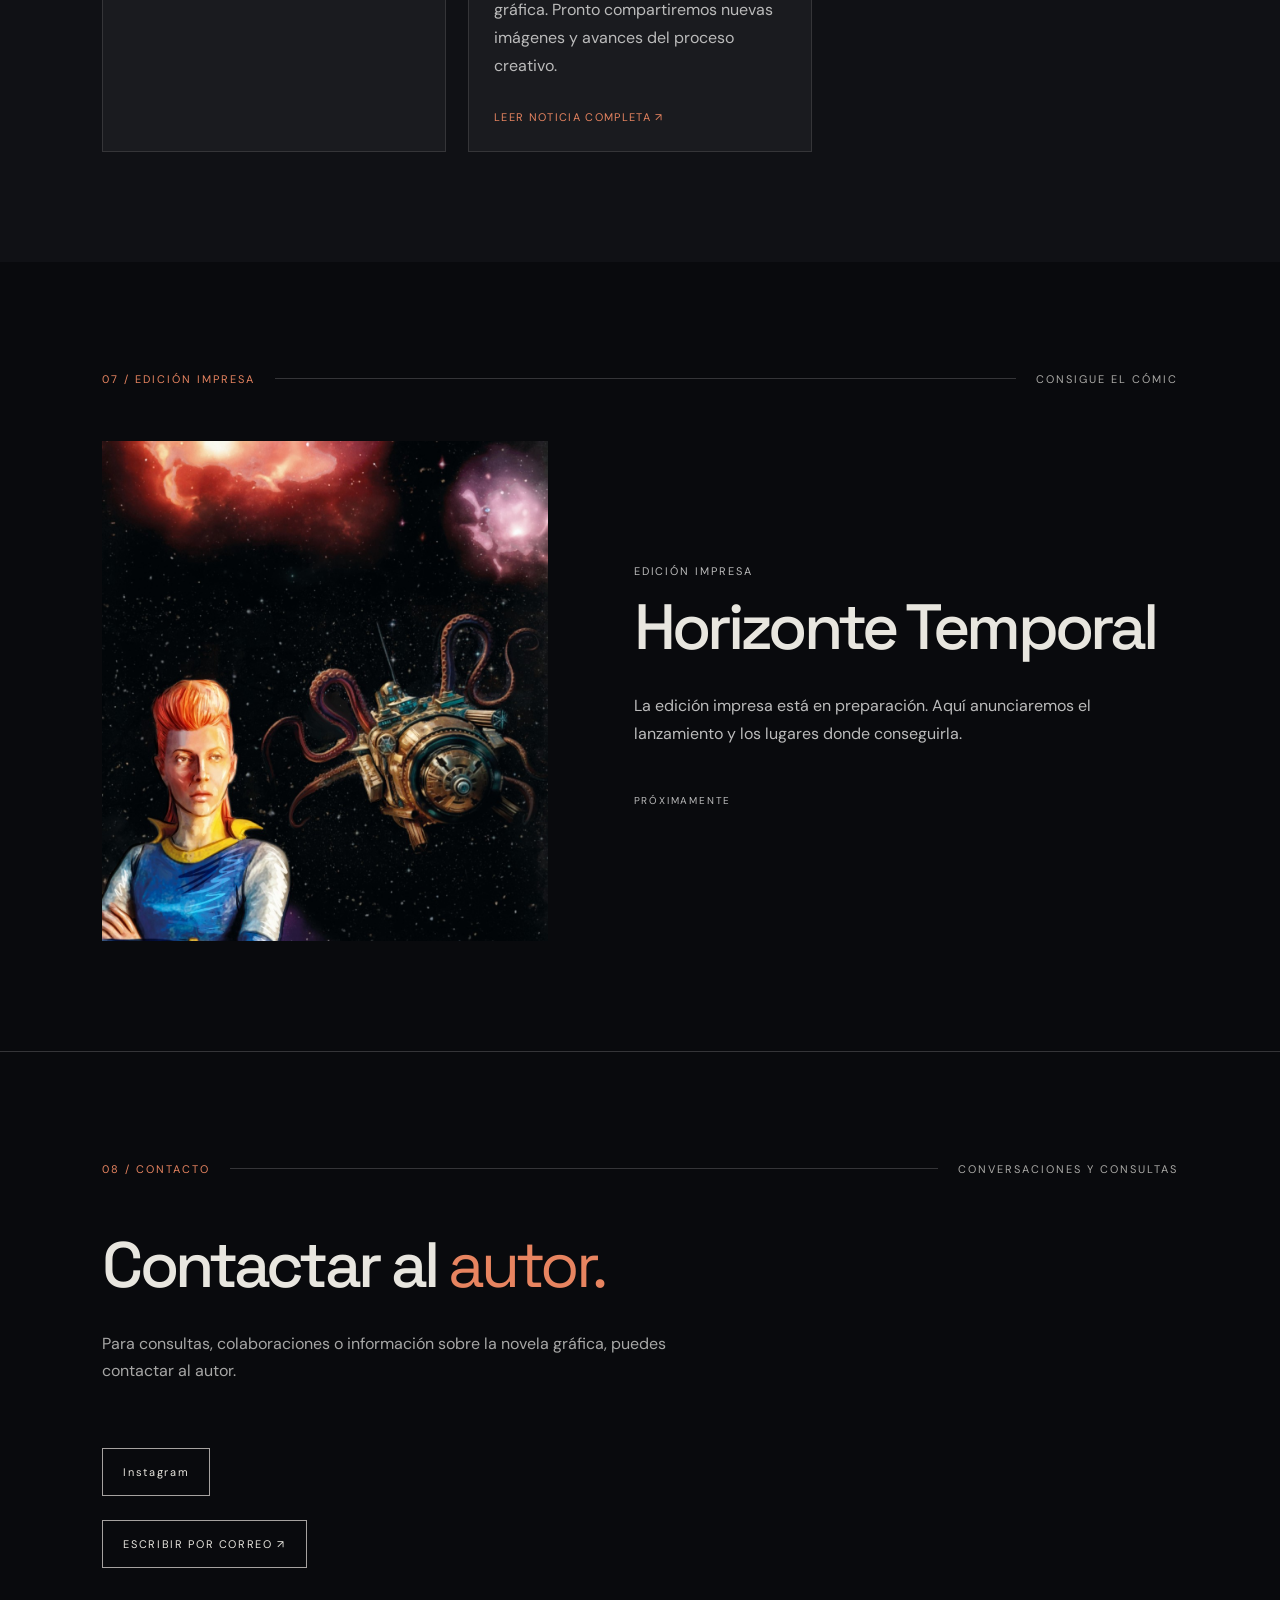
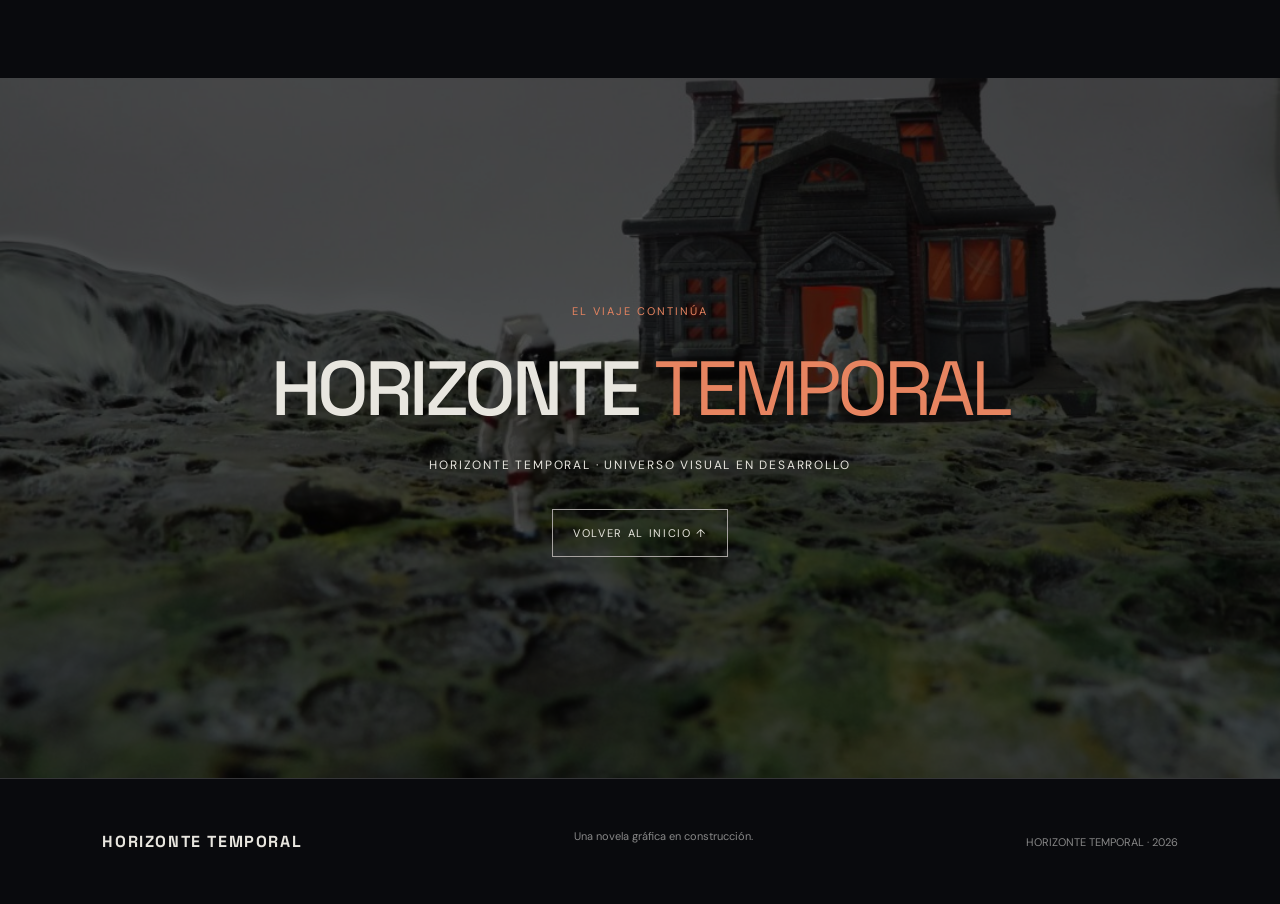
==== commit 627b57aa: "Eliminar estructura narrativa duplicada y conservar enlace antiguo hacia galería" ====
--- a/index.html
+++ b/index.html
@@ -1,2 +1,2 @@
 <!DOCTYPE html>
-<html lang="es"><head><meta charset="utf-8"/><meta content="width=device-width,initial-scale=1" name="viewport"/><meta content="#090a0d" name="theme-color"/><meta content="Horizonte Temporal: un universo de ciencia ficción, ruinas y transformación." name="description"/><title>HORIZONTE TEMPORAL — Universo visual</title><link href="styles.css" rel="stylesheet"/><link href="cinema.css" rel="stylesheet"/><link href="gallery-v3.css" rel="stylesheet"/></head><body><div aria-hidden="true" class="grain"></div><header class="topbar"><a class="wordmark" href="#inicio" data-copy="marca_cabecera">HORIZONTE TEMPORAL</a><button aria-controls="nav" aria-expanded="false" class="menu-toggle" id="menuToggle" data-copy="menu">MENÚ ☰</button><nav id="nav"><a href="#historia" data-copy="nav_historia">La historia</a><a href="#capitulos" data-copy="nav_capitulos">7 capítulos</a><a href="#universo" data-copy="nav_universo">Universo</a><a href="#galeria" data-copy="nav_galeria">Galería</a><a href="#proceso" data-copy="nav_proceso">Proceso</a><a href="#novedades" data-copy="nav_novedades">Novedades</a><a href="#comprar" data-copy="nav_comprar">Dónde comprar</a><a href="#contacto" data-copy="nav_contacto">Contacto</a></nav></header><main><section class="hero" id="inicio"><img id="heroImage" alt="Imagen de portada de Horizonte Temporal" fetchpriority="high" src="images/1000057951.jpg"/><iframe id="heroYoutube" class="hero-video hero-youtube" title="Video de Horizonte Temporal" allow="autoplay; encrypted-media; picture-in-picture" referrerpolicy="strict-origin-when-cross-origin" aria-hidden="true" tabindex="-1" style="display:none" loading="lazy"></iframe><video id="heroVideo" class="hero-video" autoplay muted loop playsinline preload="none" aria-hidden="true"></video><div class="hero-shade"></div><div class="hero-copy"><h1 id="heroTitle" data-copy="hero_titulo">HORIZONTE TEMPORAL</h1><img id="heroLogo" class="hero-logo" alt="Horizonte Temporal" style="display:none"><p class="lead" data-content="presentacion">Cuando las estrellas dejan de nacer, la materia comienza a recordar otras formas de vida.</p></div><div class="hero-bottom"><span data-copy="hero_pie_izq">7 CAPÍTULOS / 21 IMÁGENES</span><span data-copy="hero_pie_der">DESLIZA PARA DESCUBRIR ↓</span></div></section><section class="intro section" id="historia"><div class="section-head"><span class="index" data-copy="historia_indice">01 / LA HISTORIA</span><span class="rule"></span><span data-copy="historia_genero">CIENCIA FICCIÓN · FANTASÍA ONÍRICA</span></div><div class="intro-grid"><div><p class="kicker" data-copy="historia_entrada">UN VIAJE HACIA EL FINAL DE LAS POSIBILIDADES</p><h2 data-copy="historia_titulo">El cosmos guarda<br/>una <i>última</i> transformación.</h2></div><div class="prose"><p data-content="historia_1">Las galaxias se han vuelto silenciosas. Nadie recuerda cuándo nació la última estrella. En la Tierra, las señales de una transformación imposible comienzan a alterar la vida y la memoria.</p></div></div><div class="wide-image reveal"><img id="historiaImagen" alt="Ilustración del universo de Horizonte Temporal" loading="lazy" src="images/1000057955.jpg"/><span class="image-label" data-copy="historia_pie">EL MUNDO DESPUÉS DEL MUNDO</span></div></section><section class="chapters section" id="capitulos"><div class="section-head"><span class="index" data-copy="capitulos_indice">02 / ESTRUCTURA NARRATIVA</span><span class="rule"></span><span data-copy="capitulos_subtitulo">SIETE UMBRALES</span></div><h2 data-copy="capitulos_titulo">Los siete <i>capítulos</i></h2><p class="section-sub" data-copy="capitulos_ayuda">Siete umbrales de una misma historia. Selecciona un capítulo para recorrer sus imágenes y fragmentos narrativos.</p><div class="chapter-grid" id="chapterGrid"></div></section><section class="quote-band"><img id="quoteImage" alt="Imagen del fragmento narrativo" loading="lazy" src="images/1000057950.jpg"/><div><span class="eyebrow" data-copy="cita_rotulo">FRAGMENTO / ARCHIVO DEL COSMOS</span><blockquote data-copy="cita_texto">«La materia había agotado sus combinaciones. Lo que llegó después no era muerte: era otra manera de existir».</blockquote><small data-copy="cita_credito">FRAGMENTO NARRATIVO PROVISIONAL</small></div></section><section class="section" id="universo"><div class="section-head"><span class="index" data-copy="atlas_indice">03 / ATLAS DEL UNIVERSO</span><span class="rule"></span><span data-copy="atlas_subtitulo">PERSONAJES · TERRITORIOS · SÍMBOLOS</span></div><h2 data-copy="atlas_titulo">Un universo de <i>ruinas</i><br/>y revelaciones.</h2><div class="atlas" id="atlasGrid"></div></section><section class="section gallery-section" id="galeria"><div class="section-head"><span class="index" data-copy="galeria_indice">04 / ARCHIVO VISUAL</span><span class="rule"></span><span data-copy="galeria_subtitulo">7 CAPÍTULOS · 21 ESPACIOS VISUALES</span></div><h2 data-copy="galeria_titulo">Fragmentos de otros mundos.</h2><p class="section-sub" data-content="galeria_ayuda">Selecciona una imagen para verla ampliada.</p><nav id="galleryChapterNav" class="editorial-nav" aria-label="Navegar por la galería de los siete capítulos"></nav><div id="galleryGrid" class="editorial-gallery"></div></section><section class="process section" id="proceso"><div class="section-head"><span class="index" data-copy="proceso_indice">05 / DETRÁS DE LAS IMÁGENES</span><span class="rule"></span><span data-copy="proceso_subtitulo">PROCESO CREATIVO</span></div><div class="process-grid"><div class="process-copy"><p class="kicker" data-copy="proceso_entrada">UNA OBRA EN TRANSFORMACIÓN</p><h2 data-copy="proceso_titulo">Entre la maqueta,<br/>el dibujo y la <i>memoria.</i></h2><p class="process-story" data-content="proceso_1">El universo visual de Horizonte Temporal se ha construido a lo largo de unos quince años a partir de ilustraciones, esculturas, maquetas, fotografías y composición digital.</p></div><div class="process-media"><div id="processVideoMount" class="process-video-player" aria-label="Video sobre el proceso creativo de Horizonte Temporal"><img src="images/1000057954.jpg" loading="lazy" alt="Imagen del proceso creativo de Horizonte Temporal"/></div><p class="process-video-caption" data-copy="proceso_video_pie">ARCHIVO AUDIOVISUAL · DETRÁS DE LAS IMÁGENES</p></div></div></section><section class="section news-section" id="novedades"><div class="section-head"><span class="index" data-copy="noticias_indice">06 / BITÁCORA</span><span class="rule"></span><span data-copy="noticias_subtitulo">ACTUALIZACIONES DEL PROYECTO</span></div><h2 data-copy="noticias_titulo">Noticias y <i>novedades.</i></h2><p class="section-sub" data-copy="noticias_intro">Ilustraciones, avances, lanzamientos y encuentros en torno a Horizonte Temporal.</p><div class="news-grid" id="newsGrid"></div></section><section class="section buy-section" id="comprar"><div class="section-head"><span class="index" data-copy="compra_indice">07 / EDICIÓN IMPRESA</span><span class="rule"></span><span data-copy="compra_subtitulo">CONSIGUE EL CÓMIC</span></div><div class="buy-grid"><img alt="Ilustración de Horizonte Temporal" id="buyImage" loading="lazy" src="images/1000057951.jpg"/><div><p class="kicker" data-copy="compra_entrada">EDICIÓN IMPRESA</p><h2 id="buyTitle">Horizonte <i>Temporal.</i></h2><p id="buyDescription">Próximamente: información sobre el lanzamiento y los puntos de venta.</p><p class="buy-price" id="buyPrice"></p><div class="buy-links" id="buyLinks"></div><p class="note" id="buyStatus">PRÓXIMAMENTE</p></div></div></section><section class="section contact-section" id="contacto"><div class="section-head"><span class="index" data-copy="contacto_indice">08 / CONTACTO</span><span class="rule"></span><span data-copy="contacto_subtitulo">CONVERSACIONES Y CONSULTAS</span></div><h2 data-copy="contacto_titulo">Contactar al <i>autor.</i></h2><p class="section-sub" data-content="contacto_texto"></p><div id="socialLinks" class="buy-links"></div><a id="contactEmail" class="outline-btn" href="#contacto" data-copy="contacto_boton">ESCRIBIR POR CORREO ↗</a></section><section class="closing"><img id="closingImage" alt="Imagen del cierre" loading="lazy" src="images/1000057945.jpg"/><div><span class="eyebrow" data-copy="cierre_rotulo">EL VIAJE CONTINÚA</span><img id="closingLogo" class="closing-logo" alt="Horizonte Temporal" style="display:none"><h2 id="closingTitle" data-copy="cierre_titulo">HORIZONTE <i>TEMPORAL</i></h2><p data-copy="cierre_pie">HORIZONTE TEMPORAL · UNIVERSO VISUAL EN DESARROLLO</p><a class="outline-btn" href="#inicio" data-copy="cierre_boton">VOLVER AL INICIO ↑</a></div></section></main><footer><div class="wordmark" data-copy="footer_marca">HORIZONTE TEMPORAL</div><p data-copy="footer_descripcion">Una novela gráfica en construcción.</p><small data-copy="footer_credito">HORIZONTE TEMPORAL · 2026</small></footer><dialog id="lightbox"><button aria-label="Cerrar imagen" class="close">✕</button><button aria-label="Imagen anterior" class="prev">‹</button><img alt=""/><button aria-label="Imagen siguiente" class="next">›</button><div class="lightbox-caption"></div></dialog><script src="site-v3.js"></script><script src="cinema.js"></script></body></html>
+<html lang="es"><head><meta charset="utf-8"/><meta content="width=device-width,initial-scale=1" name="viewport"/><meta content="#090a0d" name="theme-color"/><meta content="Horizonte Temporal: un universo de ciencia ficción, ruinas y transformación." name="description"/><title>HORIZONTE TEMPORAL — Universo visual</title><link href="styles.css" rel="stylesheet"/><link href="gallery-v3.css" rel="stylesheet"/></head><body><div aria-hidden="true" class="grain"></div><header class="topbar"><a class="wordmark" href="#inicio" data-copy="marca_cabecera">HORIZONTE TEMPORAL</a><button aria-controls="nav" aria-expanded="false" class="menu-toggle" id="menuToggle" data-copy="menu">MENÚ ☰</button><nav id="nav"><a href="#historia" data-copy="nav_historia">La historia</a><a href="#universo" data-copy="nav_universo">Universo</a><a href="#galeria" data-copy="nav_galeria">Galería</a><a href="#proceso" data-copy="nav_proceso">Proceso</a><a href="#novedades" data-copy="nav_novedades">Novedades</a><a href="#comprar" data-copy="nav_comprar">Dónde comprar</a><a href="#contacto" data-copy="nav_contacto">Contacto</a></nav></header><main><section class="hero" id="inicio"><img id="heroImage" alt="Imagen de portada de Horizonte Temporal" fetchpriority="high" src="images/1000057951.jpg"/><iframe id="heroYoutube" class="hero-video hero-youtube" title="Video de Horizonte Temporal" allow="autoplay; encrypted-media; picture-in-picture" referrerpolicy="strict-origin-when-cross-origin" aria-hidden="true" tabindex="-1" style="display:none" loading="lazy"></iframe><video id="heroVideo" class="hero-video" autoplay muted loop playsinline preload="none" aria-hidden="true"></video><div class="hero-shade"></div><div class="hero-copy"><h1 id="heroTitle" data-copy="hero_titulo">HORIZONTE TEMPORAL</h1><img id="heroLogo" class="hero-logo" alt="Horizonte Temporal" style="display:none"><p class="lead" data-content="presentacion">Cuando las estrellas dejan de nacer, la materia comienza a recordar otras formas de vida.</p></div><div class="hero-bottom"><span data-copy="hero_pie_izq">7 CAPÍTULOS / 21 IMÁGENES</span><span data-copy="hero_pie_der">DESLIZA PARA DESCUBRIR ↓</span></div></section><section class="intro section" id="historia"><div class="section-head"><span class="index" data-copy="historia_indice">01 / LA HISTORIA</span><span class="rule"></span><span data-copy="historia_genero">CIENCIA FICCIÓN · FANTASÍA ONÍRICA</span></div><div class="intro-grid"><div><p class="kicker" data-copy="historia_entrada">UN VIAJE HACIA EL FINAL DE LAS POSIBILIDADES</p><h2 data-copy="historia_titulo">El cosmos guarda<br/>una <i>última</i> transformación.</h2></div><div class="prose"><p data-content="historia_1">Las galaxias se han vuelto silenciosas. Nadie recuerda cuándo nació la última estrella. En la Tierra, las señales de una transformación imposible comienzan a alterar la vida y la memoria.</p></div></div><div class="wide-image reveal"><img id="historiaImagen" alt="Ilustración del universo de Horizonte Temporal" loading="lazy" src="images/1000057955.jpg"/><span class="image-label" data-copy="historia_pie">EL MUNDO DESPUÉS DEL MUNDO</span></div></section><section class="quote-band"><img id="quoteImage" alt="Imagen del fragmento narrativo" loading="lazy" src="images/1000057950.jpg"/><div><span class="eyebrow" data-copy="cita_rotulo">FRAGMENTO / ARCHIVO DEL COSMOS</span><blockquote data-copy="cita_texto">«La materia había agotado sus combinaciones. Lo que llegó después no era muerte: era otra manera de existir».</blockquote><small data-copy="cita_credito">FRAGMENTO NARRATIVO PROVISIONAL</small></div></section><section class="section" id="universo"><div class="section-head"><span class="index" data-copy="atlas_indice">03 / ATLAS DEL UNIVERSO</span><span class="rule"></span><span data-copy="atlas_subtitulo">PERSONAJES · TERRITORIOS · SÍMBOLOS</span></div><h2 data-copy="atlas_titulo">Un universo de <i>ruinas</i><br/>y revelaciones.</h2><div class="atlas" id="atlasGrid"></div></section><section class="section gallery-section" id="galeria"><span id="capitulos" class="gallery-legacy-anchor" aria-hidden="true"></span><div class="section-head"><span class="index" data-copy="galeria_indice">04 / ARCHIVO VISUAL</span><span class="rule"></span><span data-copy="galeria_subtitulo">7 CAPÍTULOS · 21 ESPACIOS VISUALES</span></div><h2 data-copy="galeria_titulo">Fragmentos de otros mundos.</h2><p class="section-sub" data-content="galeria_ayuda">Selecciona una imagen para verla ampliada.</p><nav id="galleryChapterNav" class="editorial-nav" aria-label="Navegar por la galería de los siete capítulos"></nav><div id="galleryGrid" class="editorial-gallery"></div></section><section class="process section" id="proceso"><div class="section-head"><span class="index" data-copy="proceso_indice">05 / DETRÁS DE LAS IMÁGENES</span><span class="rule"></span><span data-copy="proceso_subtitulo">PROCESO CREATIVO</span></div><div class="process-grid"><div class="process-copy"><p class="kicker" data-copy="proceso_entrada">UNA OBRA EN TRANSFORMACIÓN</p><h2 data-copy="proceso_titulo">Entre la maqueta,<br/>el dibujo y la <i>memoria.</i></h2><p class="process-story" data-content="proceso_1">El universo visual de Horizonte Temporal se ha construido a lo largo de unos quince años a partir de ilustraciones, esculturas, maquetas, fotografías y composición digital.</p></div><div class="process-media"><div id="processVideoMount" class="process-video-player" aria-label="Video sobre el proceso creativo de Horizonte Temporal"><img src="images/1000057954.jpg" loading="lazy" alt="Imagen del proceso creativo de Horizonte Temporal"/></div><p class="process-video-caption" data-copy="proceso_video_pie">ARCHIVO AUDIOVISUAL · DETRÁS DE LAS IMÁGENES</p></div></div></section><section class="section news-section" id="novedades"><div class="section-head"><span class="index" data-copy="noticias_indice">06 / BITÁCORA</span><span class="rule"></span><span data-copy="noticias_subtitulo">ACTUALIZACIONES DEL PROYECTO</span></div><h2 data-copy="noticias_titulo">Noticias y <i>novedades.</i></h2><p class="section-sub" data-copy="noticias_intro">Ilustraciones, avances, lanzamientos y encuentros en torno a Horizonte Temporal.</p><div class="news-grid" id="newsGrid"></div></section><section class="section buy-section" id="comprar"><div class="section-head"><span class="index" data-copy="compra_indice">07 / EDICIÓN IMPRESA</span><span class="rule"></span><span data-copy="compra_subtitulo">CONSIGUE EL CÓMIC</span></div><div class="buy-grid"><img alt="Ilustración de Horizonte Temporal" id="buyImage" loading="lazy" src="images/1000057951.jpg"/><div><p class="kicker" data-copy="compra_entrada">EDICIÓN IMPRESA</p><h2 id="buyTitle">Horizonte <i>Temporal.</i></h2><p id="buyDescription">Próximamente: información sobre el lanzamiento y los puntos de venta.</p><p class="buy-price" id="buyPrice"></p><div class="buy-links" id="buyLinks"></div><p class="note" id="buyStatus">PRÓXIMAMENTE</p></div></div></section><section class="section contact-section" id="contacto"><div class="section-head"><span class="index" data-copy="contacto_indice">08 / CONTACTO</span><span class="rule"></span><span data-copy="contacto_subtitulo">CONVERSACIONES Y CONSULTAS</span></div><h2 data-copy="contacto_titulo">Contactar al <i>autor.</i></h2><p class="section-sub" data-content="contacto_texto"></p><div id="socialLinks" class="buy-links"></div><a id="contactEmail" class="outline-btn" href="#contacto" data-copy="contacto_boton">ESCRIBIR POR CORREO ↗</a></section><section class="closing"><img id="closingImage" alt="Imagen del cierre" loading="lazy" src="images/1000057945.jpg"/><div><span class="eyebrow" data-copy="cierre_rotulo">EL VIAJE CONTINÚA</span><img id="closingLogo" class="closing-logo" alt="Horizonte Temporal" style="display:none"><h2 id="closingTitle" data-copy="cierre_titulo">HORIZONTE <i>TEMPORAL</i></h2><p data-copy="cierre_pie">HORIZONTE TEMPORAL · UNIVERSO VISUAL EN DESARROLLO</p><a class="outline-btn" href="#inicio" data-copy="cierre_boton">VOLVER AL INICIO ↑</a></div></section></main><footer><div class="wordmark" data-copy="footer_marca">HORIZONTE TEMPORAL</div><p data-copy="footer_descripcion">Una novela gráfica en construcción.</p><small data-copy="footer_credito">HORIZONTE TEMPORAL · 2026</small></footer><dialog id="lightbox"><button aria-label="Cerrar imagen" class="close">✕</button><button aria-label="Imagen anterior" class="prev">‹</button><img alt=""/><button aria-label="Imagen siguiente" class="next">›</button><div class="lightbox-caption"></div></dialog><script src="site-v3.js"></script></body></html>
--- a/gallery-v3.css
+++ b/gallery-v3.css
@@ -0,0 +1,31 @@
+/* GALERÍA EDITORIAL · HORIZONTE TEMPORAL V3 */
+[hidden]{display:none!important}
+.editorial-gallery{display:flex;flex-direction:column;gap:clamp(48px,7vw,110px);margin-top:32px}
+.editorial-nav{display:flex;gap:8px;overflow-x:auto;scroll-snap-type:x proximity;padding:10px 0 22px;margin:14px 0 38px;scrollbar-color:#73605c #1b1b1e;scrollbar-width:thin}
+.editorial-tab{scroll-snap-align:start;display:flex;align-items:center;gap:13px;flex:0 0 198px;min-height:66px;padding:12px 14px;border:1px solid #464246;background:#1a1a20;color:#ede8e5;transition:border-color .25s,background .25s}
+.editorial-tab:hover,.editorial-tab:focus-visible{border-color:var(--accent);background:#302524}
+.editorial-tab-index{font:600 20px 'Space Grotesk',Arial,sans-serif;color:var(--accent)}
+.editorial-tab-label{font-size:11px;line-height:1.3;letter-spacing:.02em;overflow-wrap:anywhere}
+.editorial-chapter{scroll-margin-top:45px;border-top:1px solid #676060;padding-top:24px;min-width:0}
+.editorial-heading{display:grid;grid-template-columns:125px 1fr;align-items:start;gap:25px;margin-bottom:25px}
+.editorial-chapter-number{font-size:11px;letter-spacing:.15em;color:var(--accent);padding-top:12px}
+.editorial-chapter-title{font:500 clamp(27px,3.4vw,47px)/1.12 'Space Grotesk',sans-serif;max-width:900px;letter-spacing:-.035em;margin:0;overflow-wrap:anywhere}
+.editorial-tiles{display:grid;grid-template-columns:minmax(0,1.55fr) minmax(0,1fr);grid-template-rows:repeat(2,minmax(0,245px));gap:12px}
+.editorial-tile{position:relative;isolation:isolate;overflow:hidden;display:block;width:100%;height:100%;padding:0;border:0;background:#1b1b20;color:#f4f0ec;text-align:left}
+.editorial-tile:first-child{grid-row:span 2}
+.editorial-tile img{width:100%;height:100%;object-fit:cover;transition:transform 700ms cubic-bezier(.18,.8,.15,1),filter 500ms;filter:brightness(.86)}
+.editorial-tile:hover img,.editorial-tile:focus-visible img{transform:scale(1.045);filter:brightness(1)}
+.editorial-tile:focus-visible{outline:2px solid var(--accent);outline-offset:3px}
+.editorial-tile-overlay{display:flex;align-items:end;justify-content:space-between;gap:18px;position:absolute;inset:auto 0 0;background:linear-gradient(transparent,#060608e6);padding:48px 25px 19px;pointer-events:none}
+.editorial-tile-counter{color:#e9b19d;font-size:11px;letter-spacing:.2em;white-space:nowrap}
+.editorial-tile-caption{max-width:65%;text-align:right;letter-spacing:.035em;line-height:1.25;font-size:12px}
+.editorial-tiles .editorial-tile:only-child{grid-row:span 2;grid-column:span 2}
+.editorial-tiles .editorial-tile:nth-child(2):last-child{grid-row:span 2}
+.editorial-gallery + *{margin-top:45px}
+.topbar .wordmark[data-copy],footer .wordmark[data-copy]{font-weight:700;letter-spacing:.1em}
+#proceso .process-story{white-space:pre-line}
+.process-grid:has(.process-media[hidden]){grid-template-columns:1fr}
+.hero #heroImage[hidden]{display:none!important}
+@media(max-width:850px){.editorial-tiles{grid-template-rows:repeat(2,minmax(0,210px))}.editorial-heading{grid-template-columns:95px 1fr;gap:16px}}
+@media(max-width:600px){.editorial-gallery{gap:58px}.editorial-heading{display:block}.editorial-chapter-number{display:block;padding:0;margin-bottom:12px}.editorial-chapter-title{font-size:clamp(25px,7vw,35px)}.editorial-tiles{grid-template-columns:repeat(2,minmax(0,1fr));grid-template-rows:minmax(0,330px) minmax(0,190px);gap:8px}.editorial-tile:first-child{grid-row:auto;grid-column:span 2}.editorial-tile:nth-child(2):last-child{grid-column:span 2;grid-row:auto}.editorial-tile-overlay{padding:42px 12px 13px;gap:6px}.editorial-tile-caption{max-width:75%;font-size:10px}.editorial-tab{flex-basis:172px;padding:10px 12px}}
+@media(prefers-reduced-motion:reduce){.editorial-tile img,.editorial-tab{transition:none!important}}
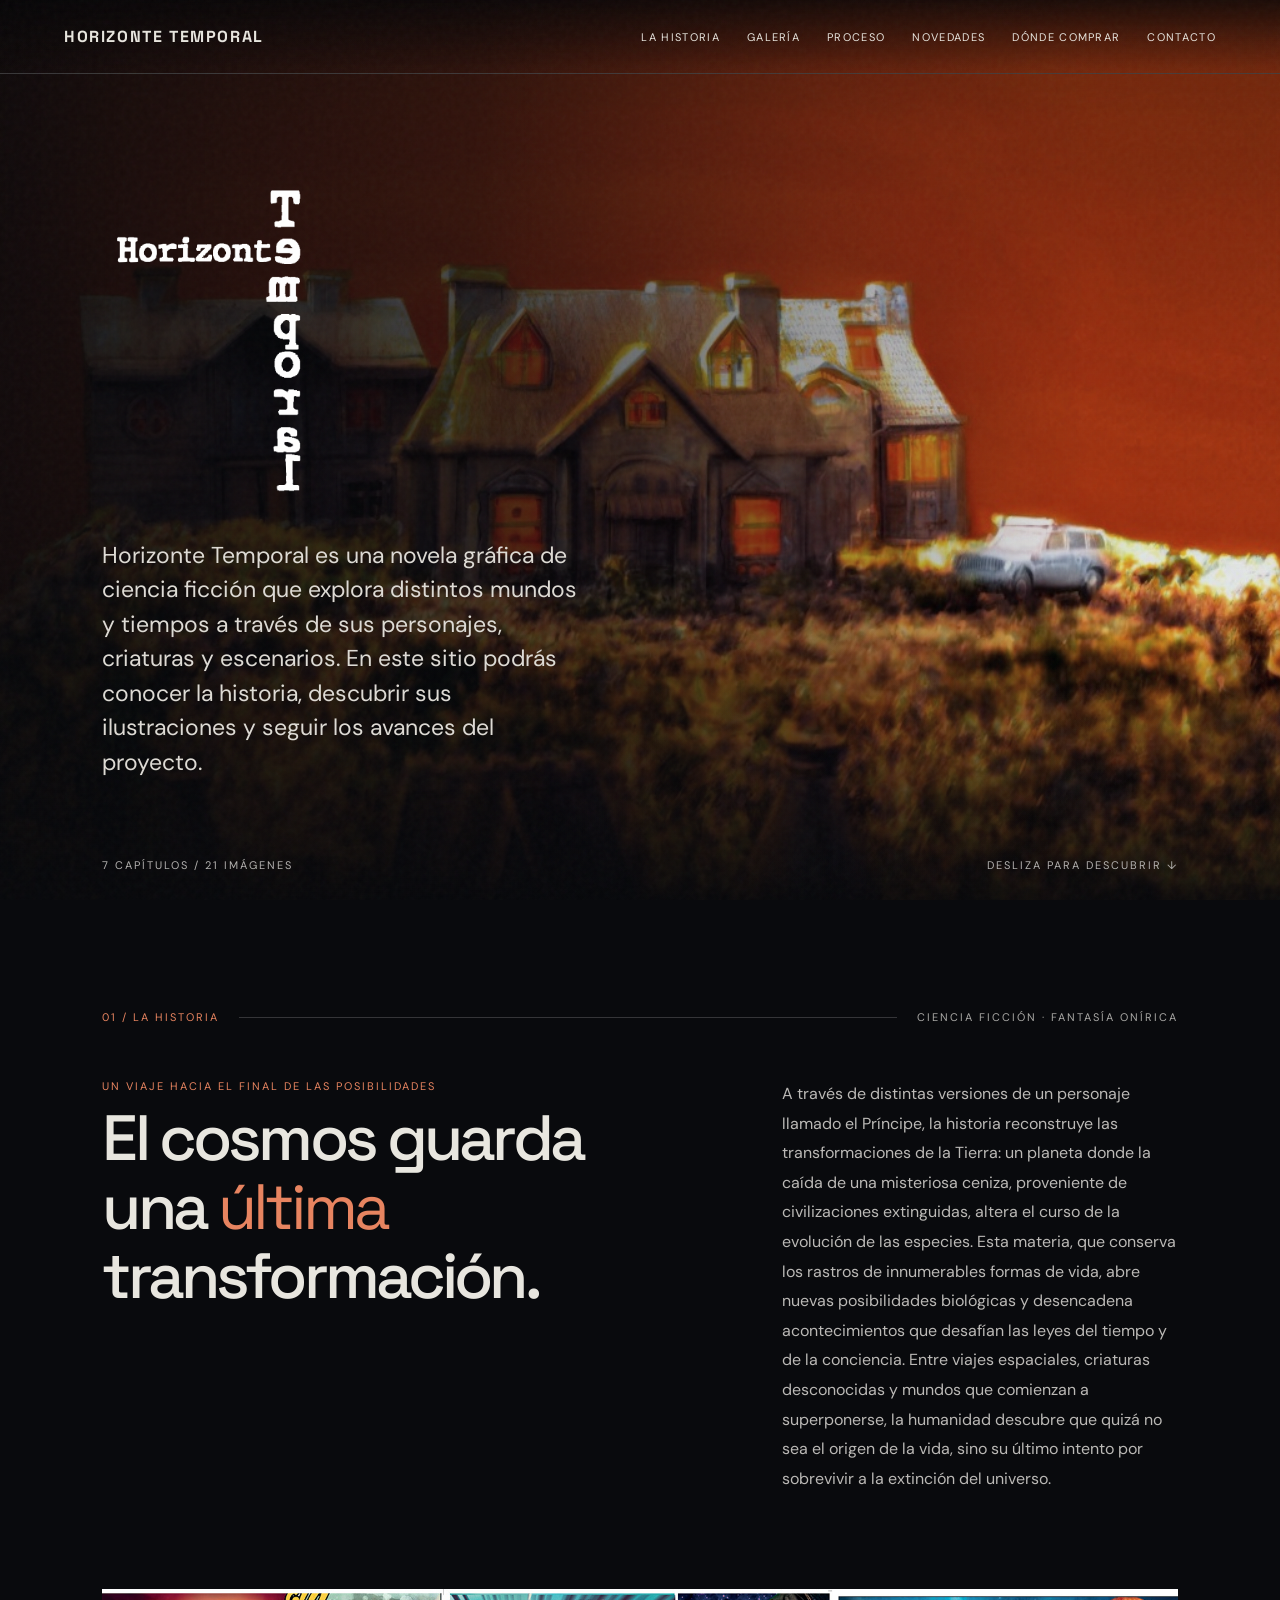
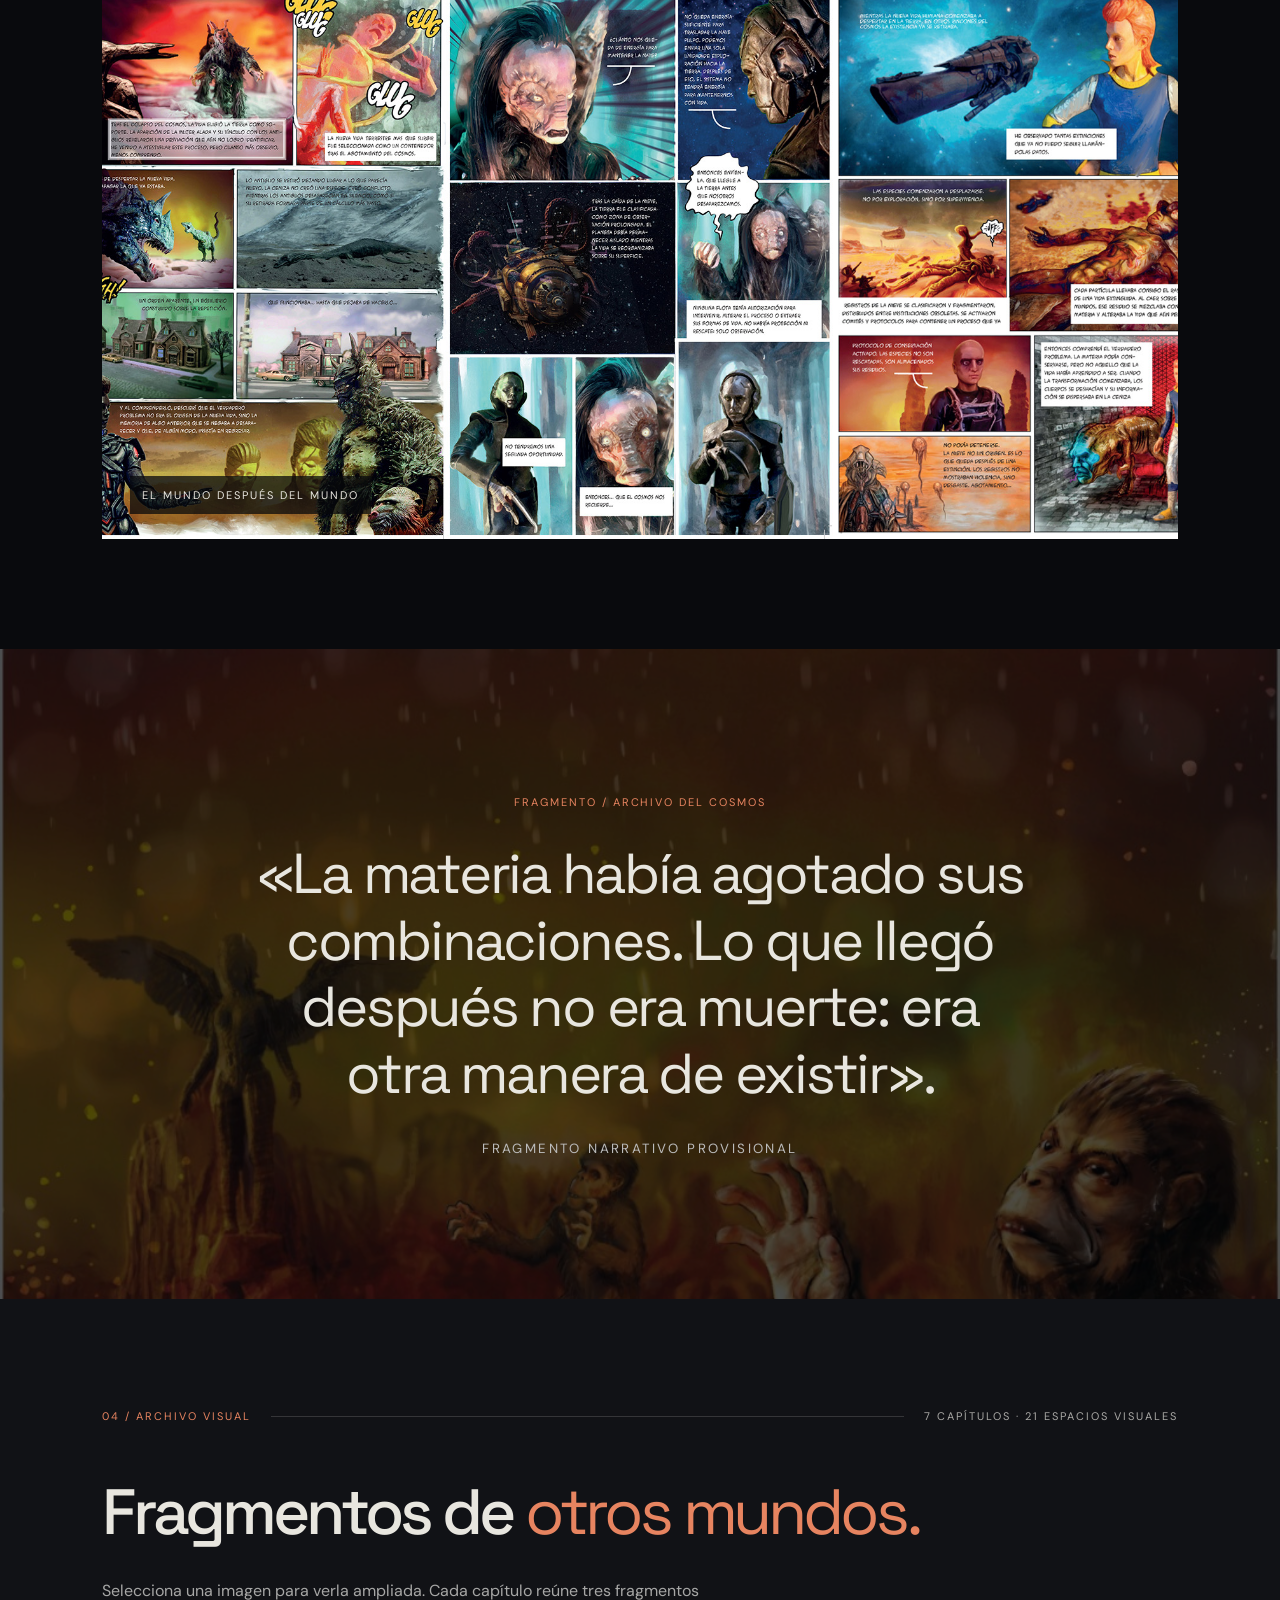
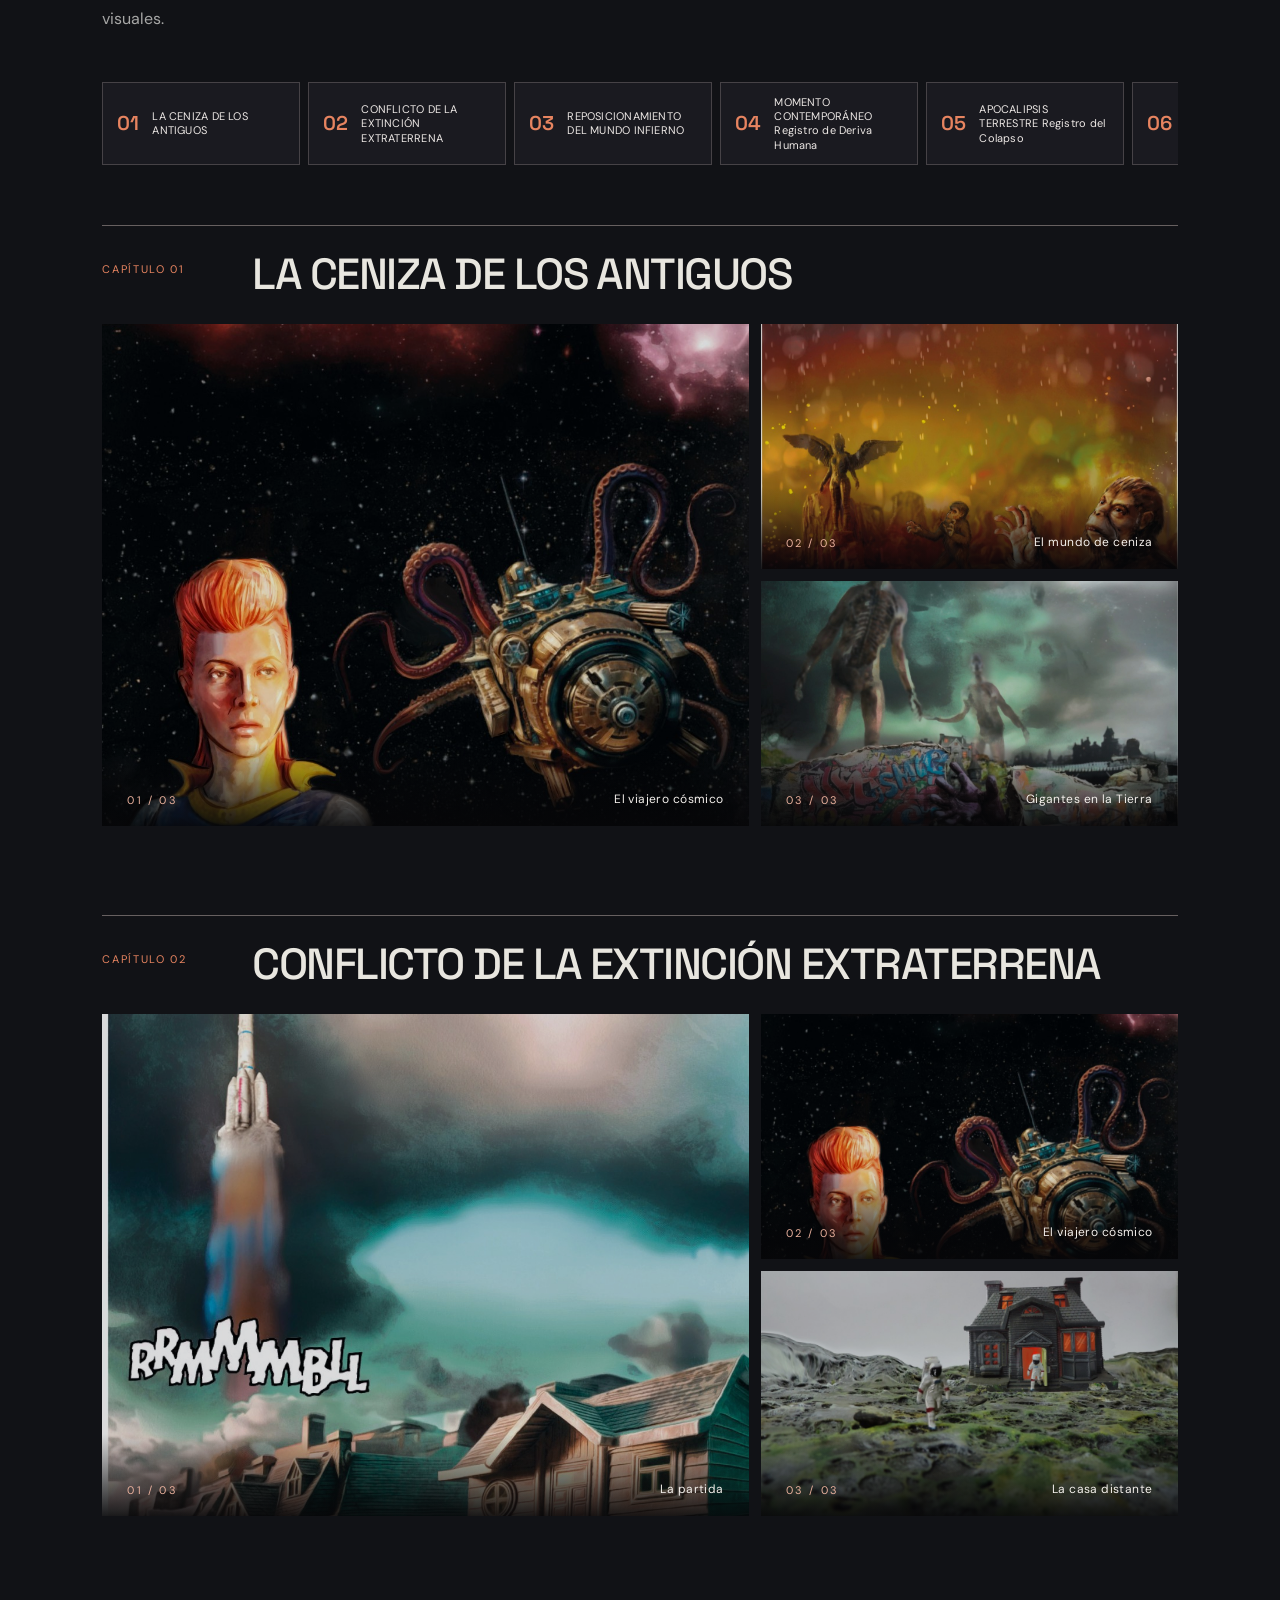
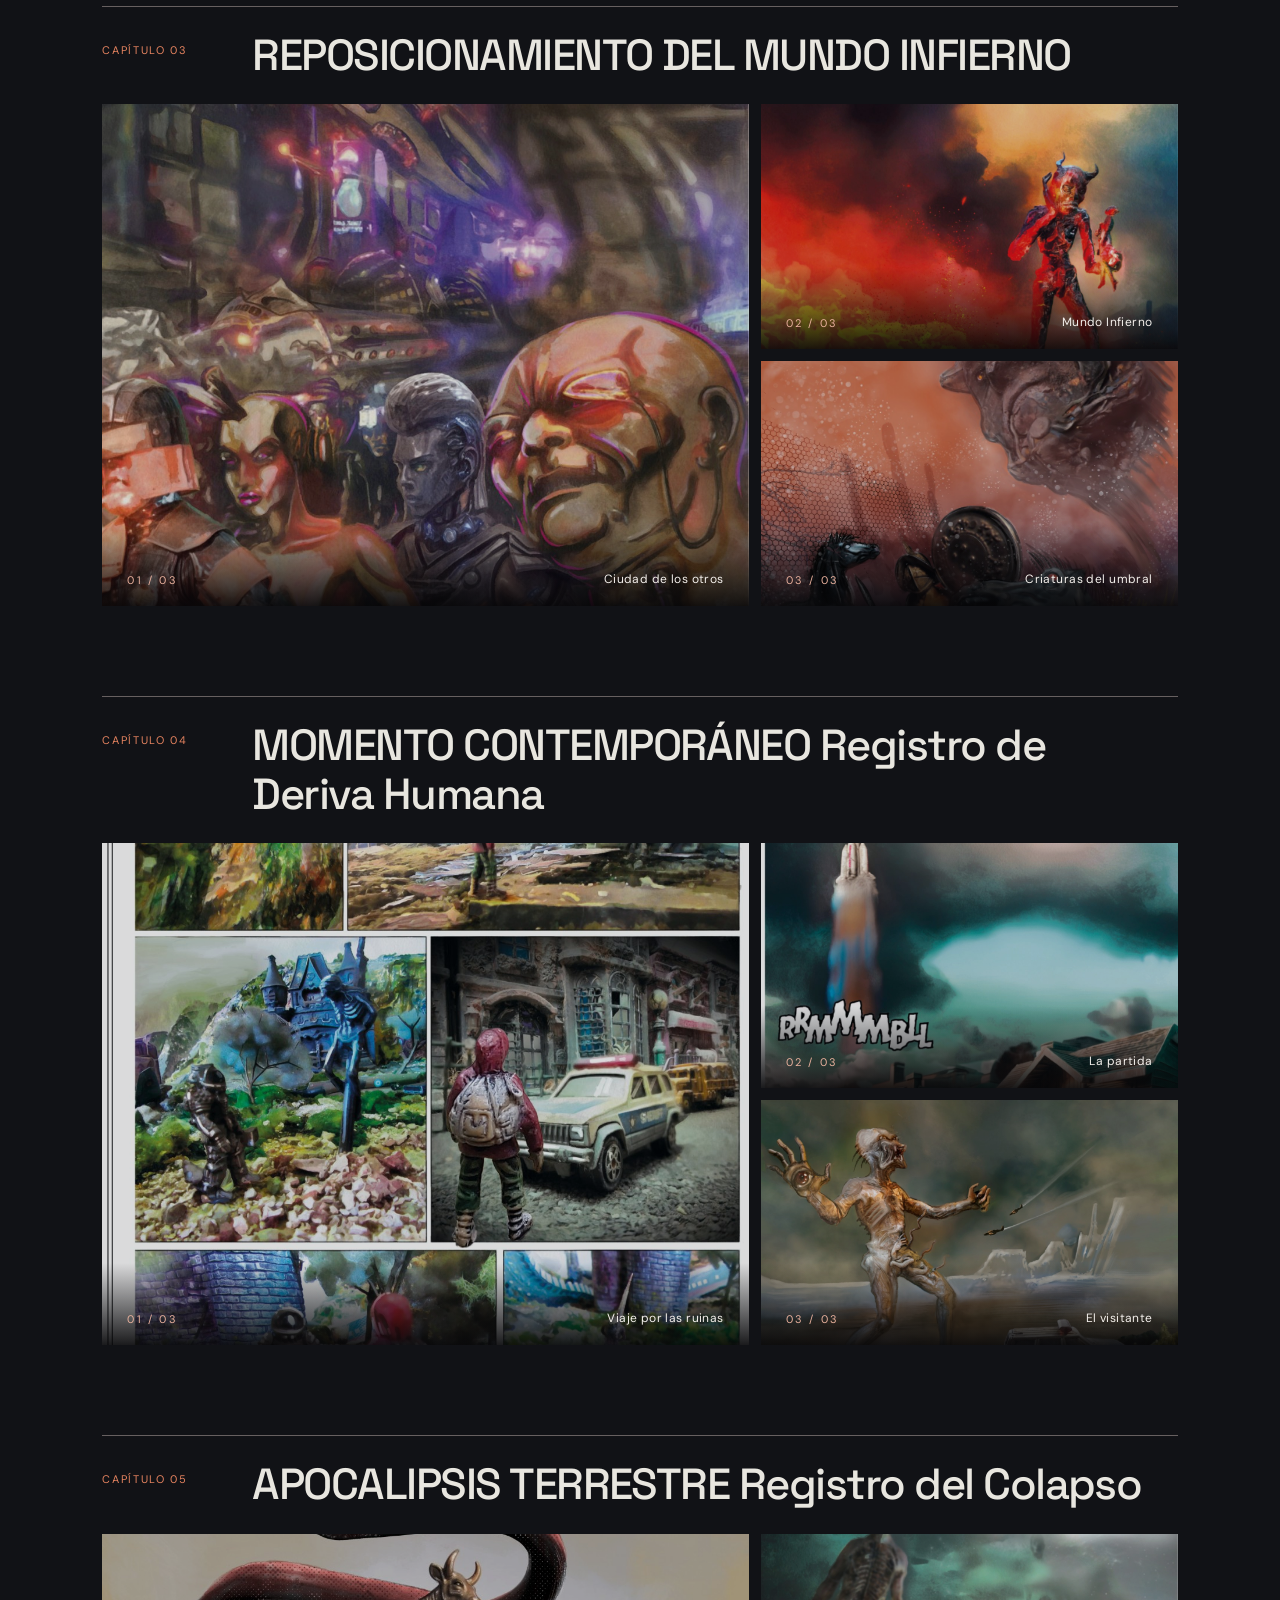
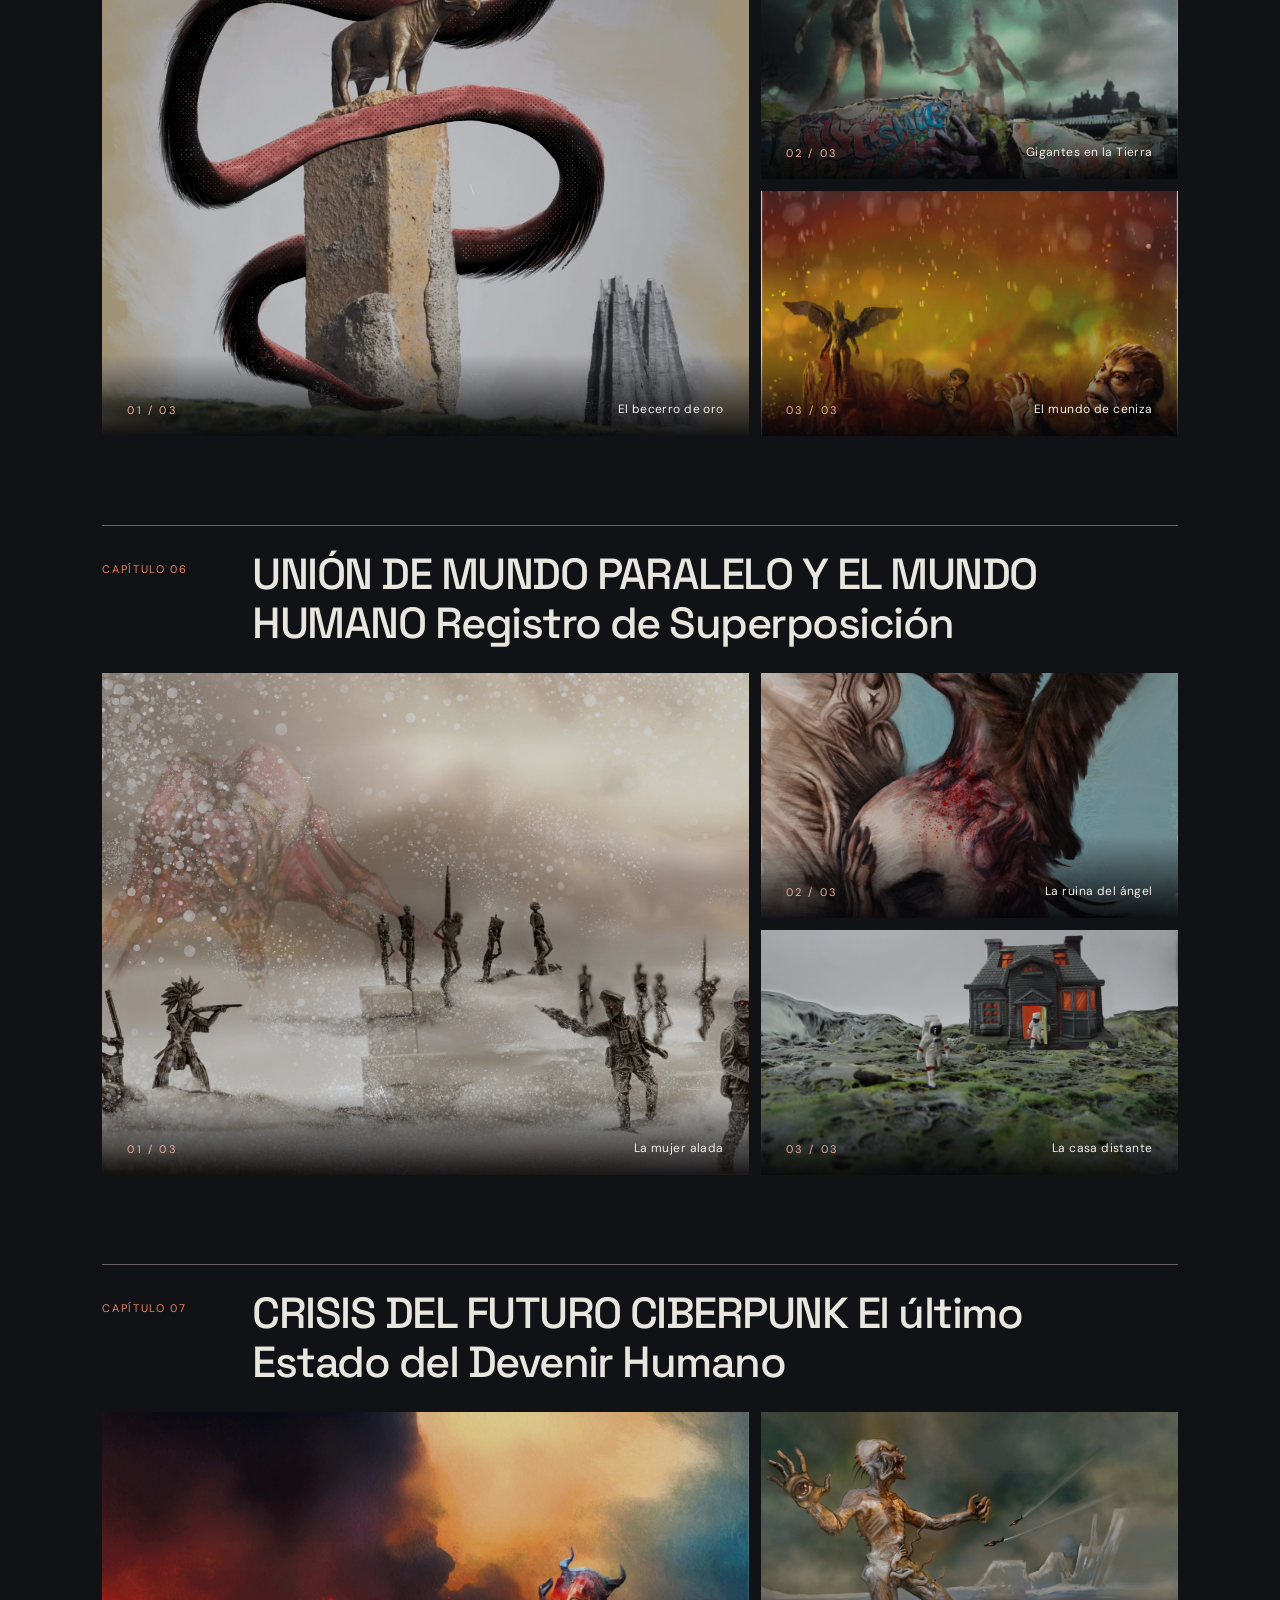
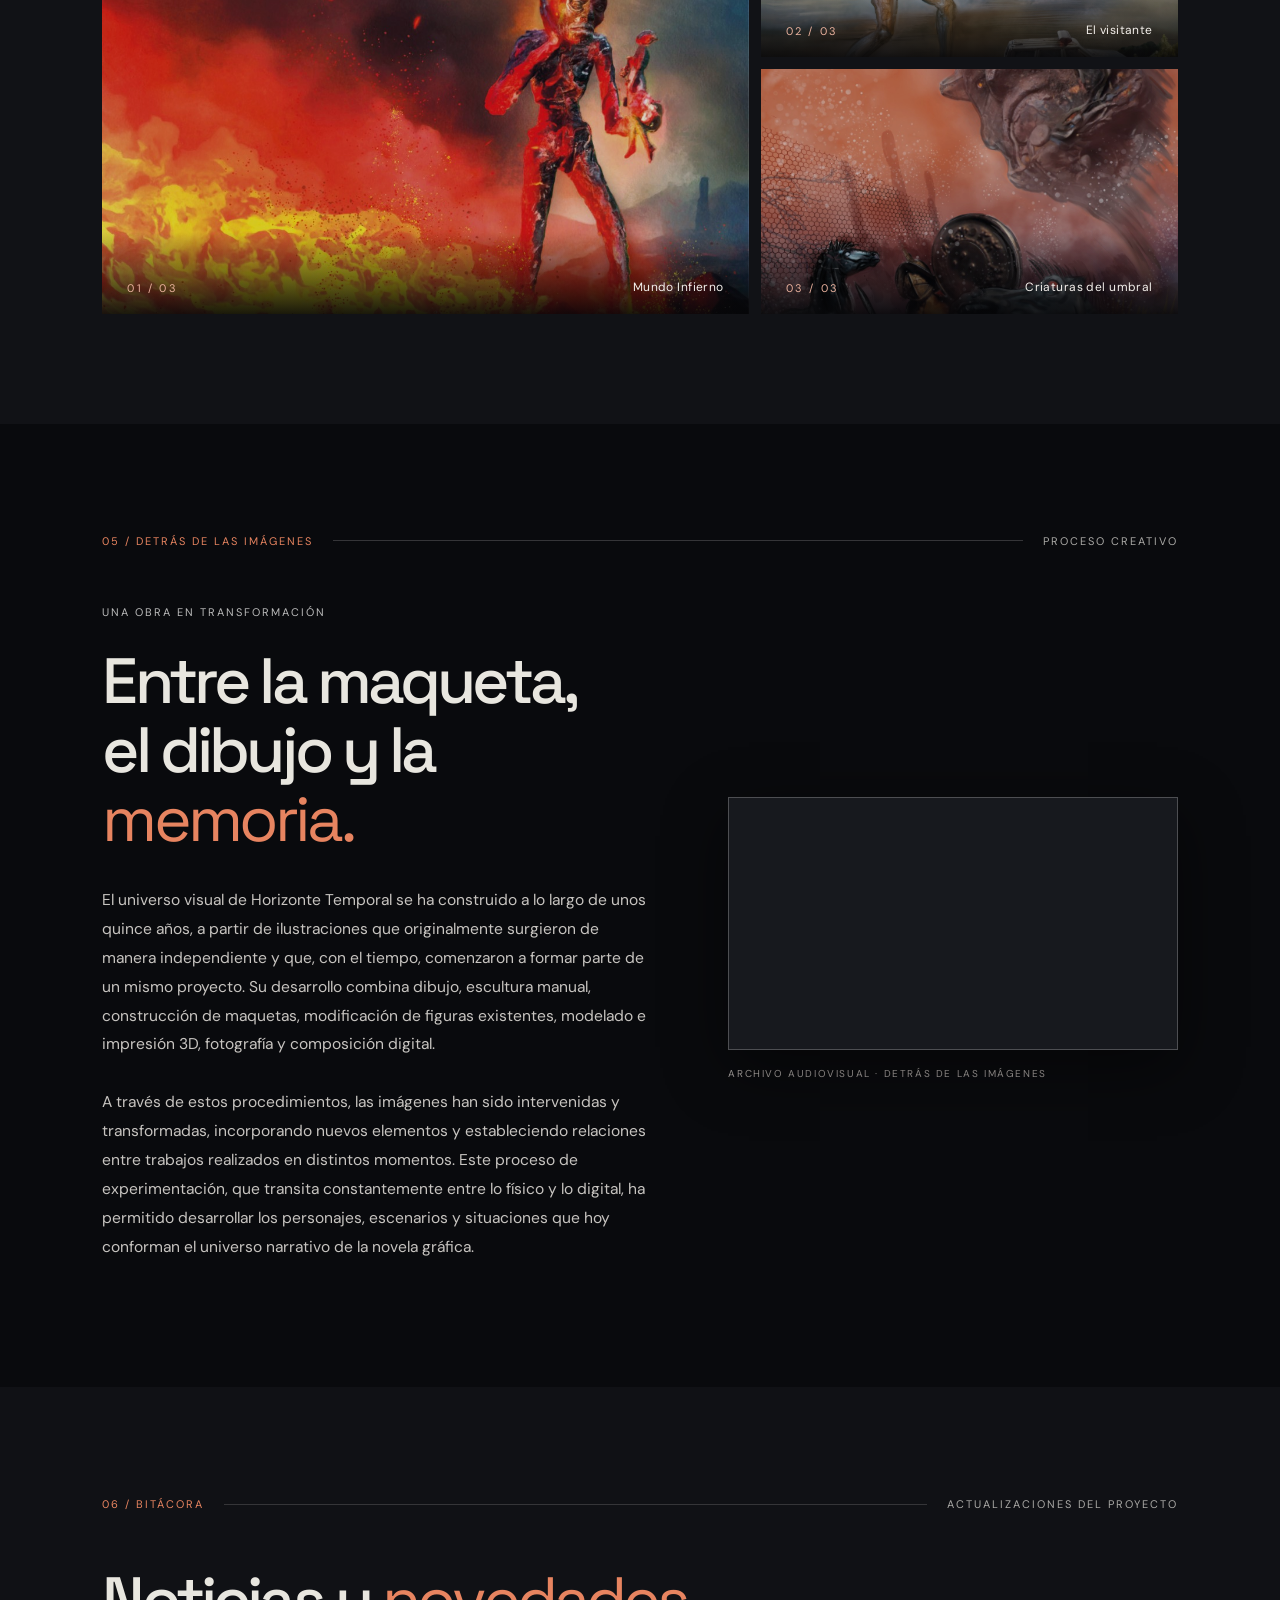
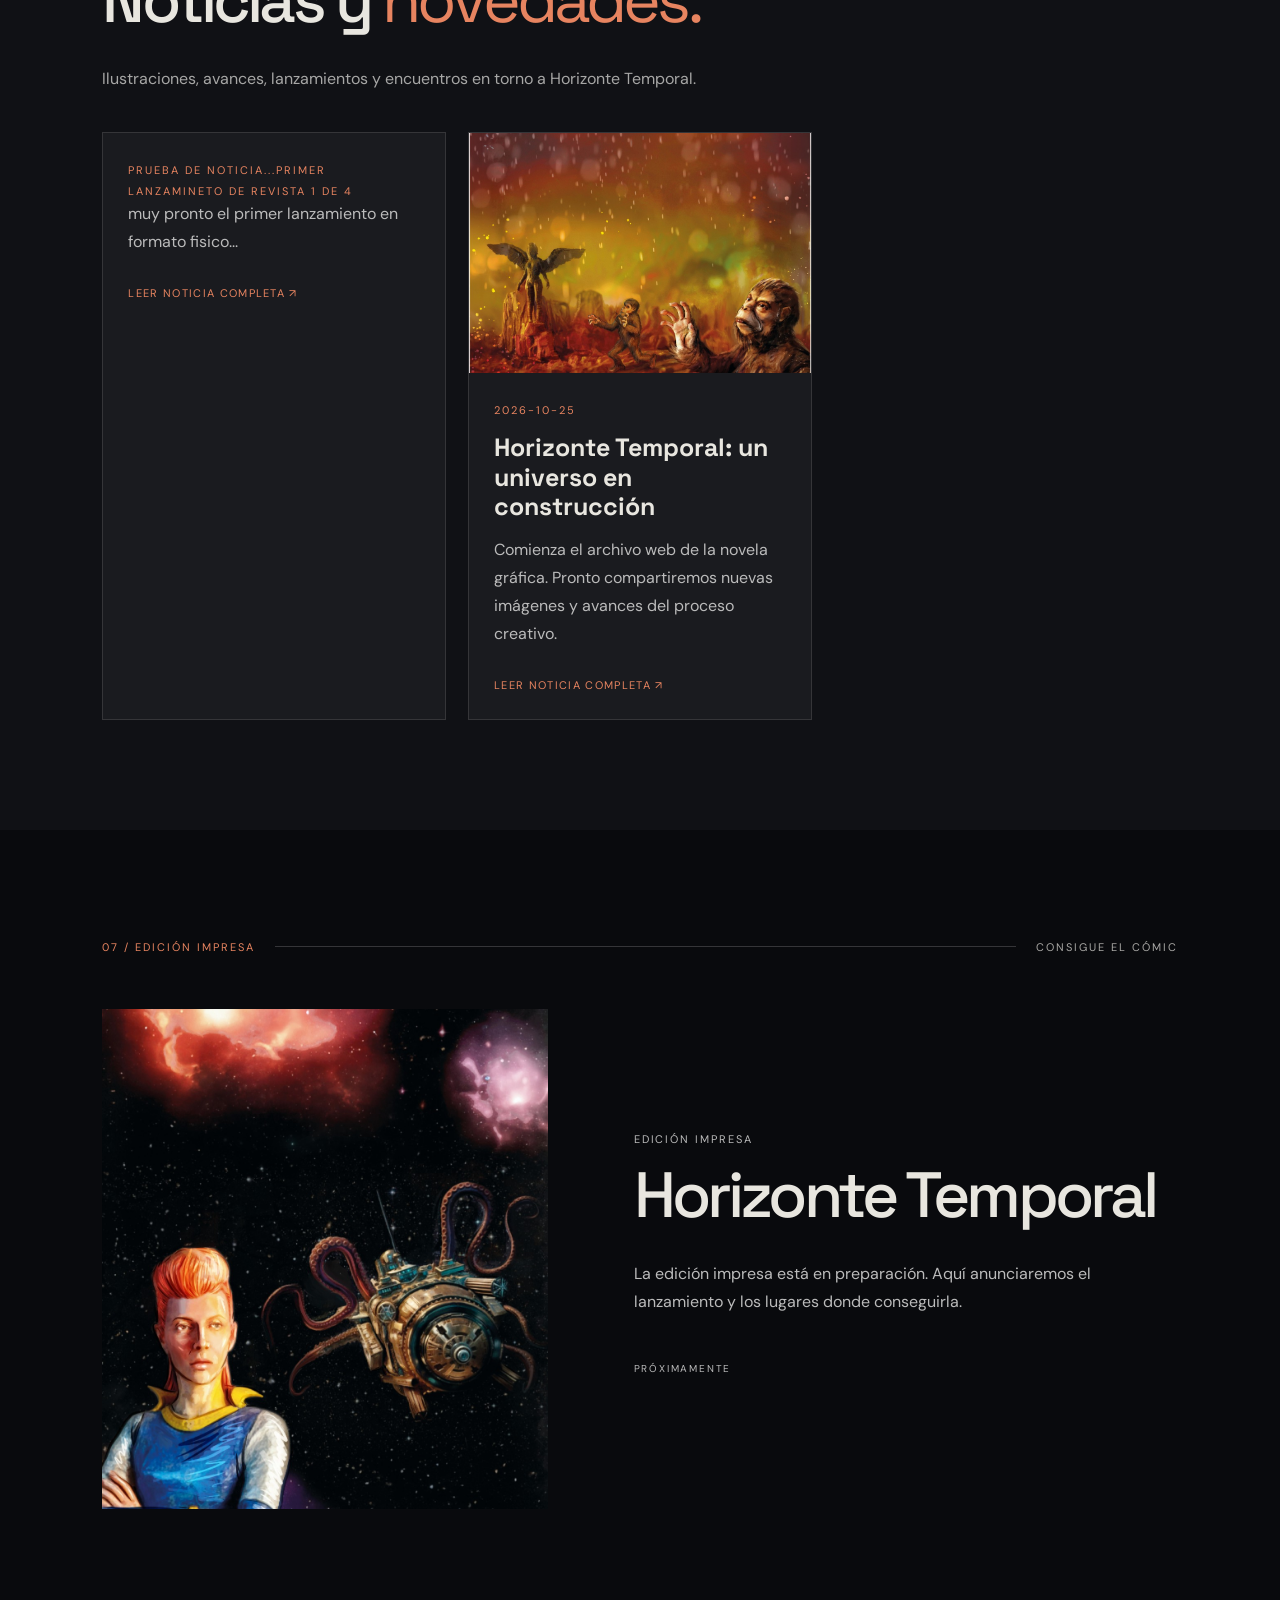
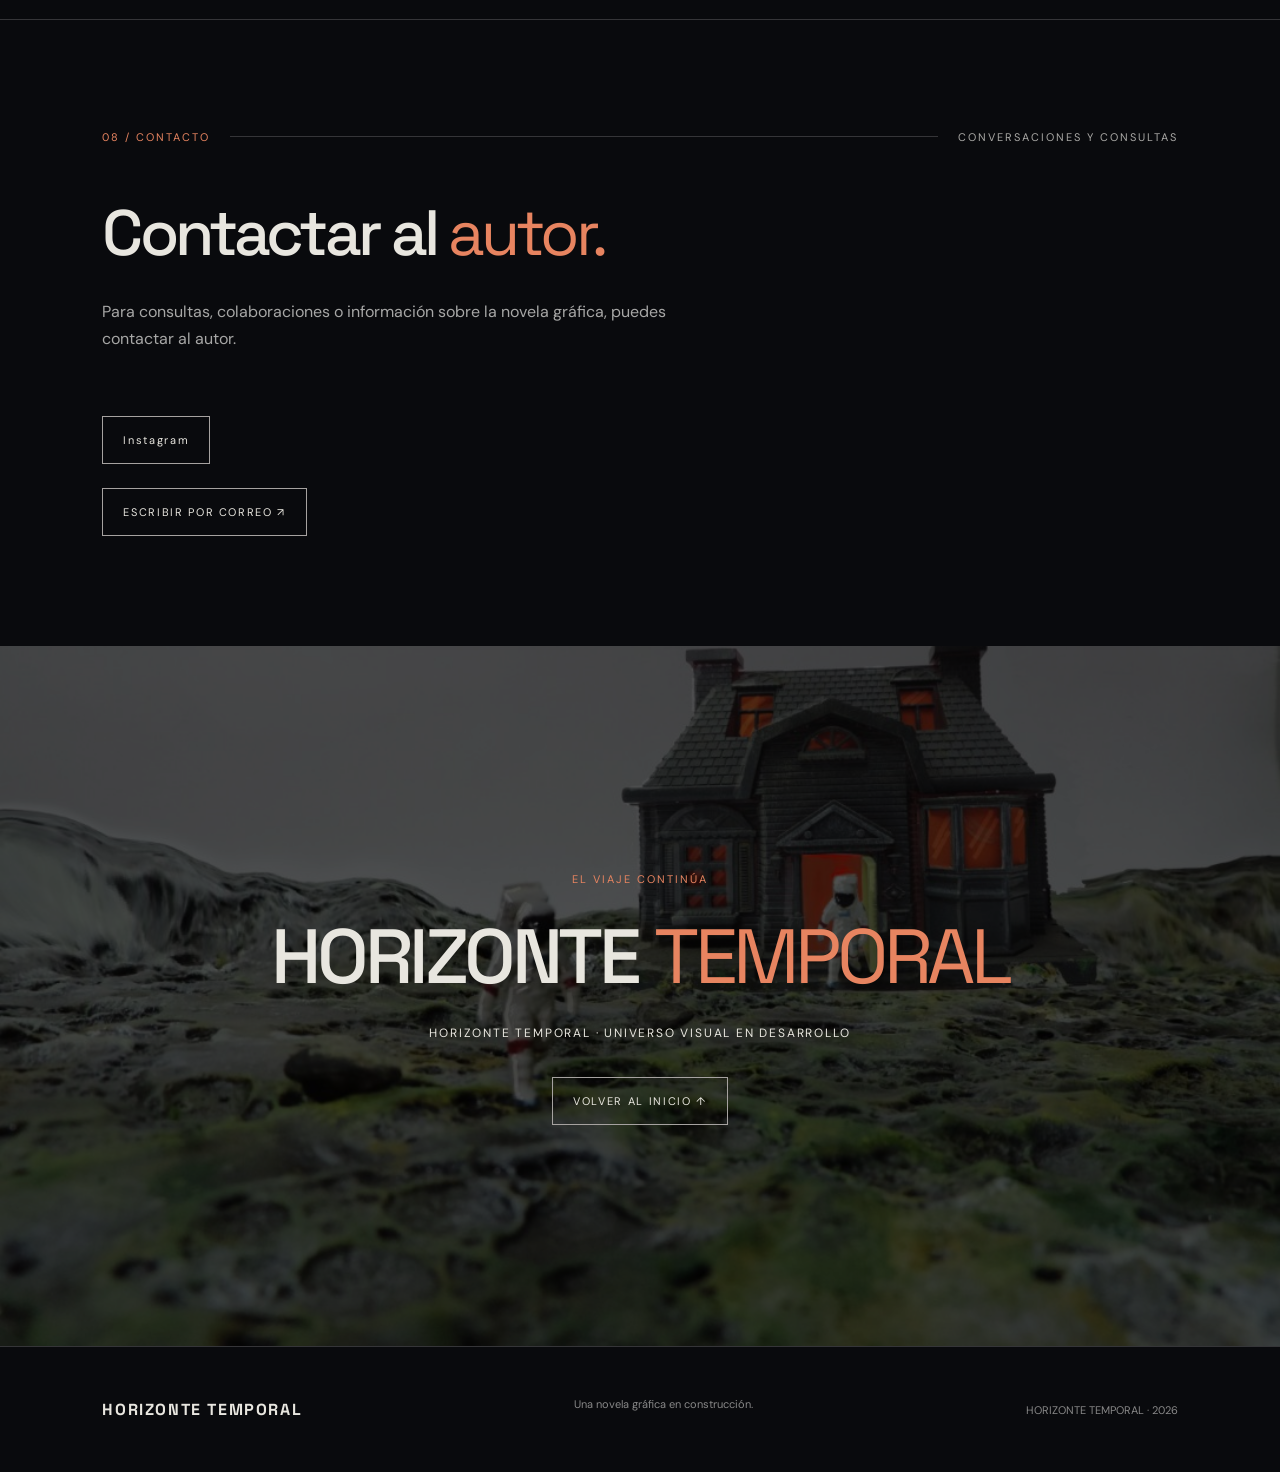
==== commit 73427884: "Eliminar Atlas del universo y su enlace del menú" ====
--- a/index.html
+++ b/index.html
@@ -1,2 +1,2 @@
 <!DOCTYPE html>
-<html lang="es"><head><meta charset="utf-8"/><meta content="width=device-width,initial-scale=1" name="viewport"/><meta content="#090a0d" name="theme-color"/><meta content="Horizonte Temporal: un universo de ciencia ficción, ruinas y transformación." name="description"/><title>HORIZONTE TEMPORAL — Universo visual</title><link href="styles.css" rel="stylesheet"/><link href="gallery-v3.css" rel="stylesheet"/></head><body><div aria-hidden="true" class="grain"></div><header class="topbar"><a class="wordmark" href="#inicio" data-copy="marca_cabecera">HORIZONTE TEMPORAL</a><button aria-controls="nav" aria-expanded="false" class="menu-toggle" id="menuToggle" data-copy="menu">MENÚ ☰</button><nav id="nav"><a href="#historia" data-copy="nav_historia">La historia</a><a href="#universo" data-copy="nav_universo">Universo</a><a href="#galeria" data-copy="nav_galeria">Galería</a><a href="#proceso" data-copy="nav_proceso">Proceso</a><a href="#novedades" data-copy="nav_novedades">Novedades</a><a href="#comprar" data-copy="nav_comprar">Dónde comprar</a><a href="#contacto" data-copy="nav_contacto">Contacto</a></nav></header><main><section class="hero" id="inicio"><img id="heroImage" alt="Imagen de portada de Horizonte Temporal" fetchpriority="high" src="images/1000057951.jpg"/><iframe id="heroYoutube" class="hero-video hero-youtube" title="Video de Horizonte Temporal" allow="autoplay; encrypted-media; picture-in-picture" referrerpolicy="strict-origin-when-cross-origin" aria-hidden="true" tabindex="-1" style="display:none" loading="lazy"></iframe><video id="heroVideo" class="hero-video" autoplay muted loop playsinline preload="none" aria-hidden="true"></video><div class="hero-shade"></div><div class="hero-copy"><h1 id="heroTitle" data-copy="hero_titulo">HORIZONTE TEMPORAL</h1><img id="heroLogo" class="hero-logo" alt="Horizonte Temporal" style="display:none"><p class="lead" data-content="presentacion">Cuando las estrellas dejan de nacer, la materia comienza a recordar otras formas de vida.</p></div><div class="hero-bottom"><span data-copy="hero_pie_izq">7 CAPÍTULOS / 21 IMÁGENES</span><span data-copy="hero_pie_der">DESLIZA PARA DESCUBRIR ↓</span></div></section><section class="intro section" id="historia"><div class="section-head"><span class="index" data-copy="historia_indice">01 / LA HISTORIA</span><span class="rule"></span><span data-copy="historia_genero">CIENCIA FICCIÓN · FANTASÍA ONÍRICA</span></div><div class="intro-grid"><div><p class="kicker" data-copy="historia_entrada">UN VIAJE HACIA EL FINAL DE LAS POSIBILIDADES</p><h2 data-copy="historia_titulo">El cosmos guarda<br/>una <i>última</i> transformación.</h2></div><div class="prose"><p data-content="historia_1">Las galaxias se han vuelto silenciosas. Nadie recuerda cuándo nació la última estrella. En la Tierra, las señales de una transformación imposible comienzan a alterar la vida y la memoria.</p></div></div><div class="wide-image reveal"><img id="historiaImagen" alt="Ilustración del universo de Horizonte Temporal" loading="lazy" src="images/1000057955.jpg"/><span class="image-label" data-copy="historia_pie">EL MUNDO DESPUÉS DEL MUNDO</span></div></section><section class="quote-band"><img id="quoteImage" alt="Imagen del fragmento narrativo" loading="lazy" src="images/1000057950.jpg"/><div><span class="eyebrow" data-copy="cita_rotulo">FRAGMENTO / ARCHIVO DEL COSMOS</span><blockquote data-copy="cita_texto">«La materia había agotado sus combinaciones. Lo que llegó después no era muerte: era otra manera de existir».</blockquote><small data-copy="cita_credito">FRAGMENTO NARRATIVO PROVISIONAL</small></div></section><section class="section" id="universo"><div class="section-head"><span class="index" data-copy="atlas_indice">03 / ATLAS DEL UNIVERSO</span><span class="rule"></span><span data-copy="atlas_subtitulo">PERSONAJES · TERRITORIOS · SÍMBOLOS</span></div><h2 data-copy="atlas_titulo">Un universo de <i>ruinas</i><br/>y revelaciones.</h2><div class="atlas" id="atlasGrid"></div></section><section class="section gallery-section" id="galeria"><span id="capitulos" class="gallery-legacy-anchor" aria-hidden="true"></span><div class="section-head"><span class="index" data-copy="galeria_indice">04 / ARCHIVO VISUAL</span><span class="rule"></span><span data-copy="galeria_subtitulo">7 CAPÍTULOS · 21 ESPACIOS VISUALES</span></div><h2 data-copy="galeria_titulo">Fragmentos de otros mundos.</h2><p class="section-sub" data-content="galeria_ayuda">Selecciona una imagen para verla ampliada.</p><nav id="galleryChapterNav" class="editorial-nav" aria-label="Navegar por la galería de los siete capítulos"></nav><div id="galleryGrid" class="editorial-gallery"></div></section><section class="process section" id="proceso"><div class="section-head"><span class="index" data-copy="proceso_indice">05 / DETRÁS DE LAS IMÁGENES</span><span class="rule"></span><span data-copy="proceso_subtitulo">PROCESO CREATIVO</span></div><div class="process-grid"><div class="process-copy"><p class="kicker" data-copy="proceso_entrada">UNA OBRA EN TRANSFORMACIÓN</p><h2 data-copy="proceso_titulo">Entre la maqueta,<br/>el dibujo y la <i>memoria.</i></h2><p class="process-story" data-content="proceso_1">El universo visual de Horizonte Temporal se ha construido a lo largo de unos quince años a partir de ilustraciones, esculturas, maquetas, fotografías y composición digital.</p></div><div class="process-media"><div id="processVideoMount" class="process-video-player" aria-label="Video sobre el proceso creativo de Horizonte Temporal"><img src="images/1000057954.jpg" loading="lazy" alt="Imagen del proceso creativo de Horizonte Temporal"/></div><p class="process-video-caption" data-copy="proceso_video_pie">ARCHIVO AUDIOVISUAL · DETRÁS DE LAS IMÁGENES</p></div></div></section><section class="section news-section" id="novedades"><div class="section-head"><span class="index" data-copy="noticias_indice">06 / BITÁCORA</span><span class="rule"></span><span data-copy="noticias_subtitulo">ACTUALIZACIONES DEL PROYECTO</span></div><h2 data-copy="noticias_titulo">Noticias y <i>novedades.</i></h2><p class="section-sub" data-copy="noticias_intro">Ilustraciones, avances, lanzamientos y encuentros en torno a Horizonte Temporal.</p><div class="news-grid" id="newsGrid"></div></section><section class="section buy-section" id="comprar"><div class="section-head"><span class="index" data-copy="compra_indice">07 / EDICIÓN IMPRESA</span><span class="rule"></span><span data-copy="compra_subtitulo">CONSIGUE EL CÓMIC</span></div><div class="buy-grid"><img alt="Ilustración de Horizonte Temporal" id="buyImage" loading="lazy" src="images/1000057951.jpg"/><div><p class="kicker" data-copy="compra_entrada">EDICIÓN IMPRESA</p><h2 id="buyTitle">Horizonte <i>Temporal.</i></h2><p id="buyDescription">Próximamente: información sobre el lanzamiento y los puntos de venta.</p><p class="buy-price" id="buyPrice"></p><div class="buy-links" id="buyLinks"></div><p class="note" id="buyStatus">PRÓXIMAMENTE</p></div></div></section><section class="section contact-section" id="contacto"><div class="section-head"><span class="index" data-copy="contacto_indice">08 / CONTACTO</span><span class="rule"></span><span data-copy="contacto_subtitulo">CONVERSACIONES Y CONSULTAS</span></div><h2 data-copy="contacto_titulo">Contactar al <i>autor.</i></h2><p class="section-sub" data-content="contacto_texto"></p><div id="socialLinks" class="buy-links"></div><a id="contactEmail" class="outline-btn" href="#contacto" data-copy="contacto_boton">ESCRIBIR POR CORREO ↗</a></section><section class="closing"><img id="closingImage" alt="Imagen del cierre" loading="lazy" src="images/1000057945.jpg"/><div><span class="eyebrow" data-copy="cierre_rotulo">EL VIAJE CONTINÚA</span><img id="closingLogo" class="closing-logo" alt="Horizonte Temporal" style="display:none"><h2 id="closingTitle" data-copy="cierre_titulo">HORIZONTE <i>TEMPORAL</i></h2><p data-copy="cierre_pie">HORIZONTE TEMPORAL · UNIVERSO VISUAL EN DESARROLLO</p><a class="outline-btn" href="#inicio" data-copy="cierre_boton">VOLVER AL INICIO ↑</a></div></section></main><footer><div class="wordmark" data-copy="footer_marca">HORIZONTE TEMPORAL</div><p data-copy="footer_descripcion">Una novela gráfica en construcción.</p><small data-copy="footer_credito">HORIZONTE TEMPORAL · 2026</small></footer><dialog id="lightbox"><button aria-label="Cerrar imagen" class="close">✕</button><button aria-label="Imagen anterior" class="prev">‹</button><img alt=""/><button aria-label="Imagen siguiente" class="next">›</button><div class="lightbox-caption"></div></dialog><script src="site-v3.js"></script></body></html>
+<html lang="es"><head><meta charset="utf-8"/><meta content="width=device-width,initial-scale=1" name="viewport"/><meta content="#090a0d" name="theme-color"/><meta content="Horizonte Temporal: un universo de ciencia ficción, ruinas y transformación." name="description"/><title>HORIZONTE TEMPORAL — Universo visual</title><link href="styles.css" rel="stylesheet"/><link href="gallery-v3.css" rel="stylesheet"/></head><body><div aria-hidden="true" class="grain"></div><header class="topbar"><a class="wordmark" href="#inicio" data-copy="marca_cabecera">HORIZONTE TEMPORAL</a><button aria-controls="nav" aria-expanded="false" class="menu-toggle" id="menuToggle" data-copy="menu">MENÚ ☰</button><nav id="nav"><a href="#historia" data-copy="nav_historia">La historia</a><a href="#galeria" data-copy="nav_galeria">Galería</a><a href="#proceso" data-copy="nav_proceso">Proceso</a><a href="#novedades" data-copy="nav_novedades">Novedades</a><a href="#comprar" data-copy="nav_comprar">Dónde comprar</a><a href="#contacto" data-copy="nav_contacto">Contacto</a></nav></header><main><section class="hero" id="inicio"><img id="heroImage" alt="Imagen de portada de Horizonte Temporal" fetchpriority="high" src="images/1000057951.jpg"/><iframe id="heroYoutube" class="hero-video hero-youtube" title="Video de Horizonte Temporal" allow="autoplay; encrypted-media; picture-in-picture" referrerpolicy="strict-origin-when-cross-origin" aria-hidden="true" tabindex="-1" style="display:none" loading="lazy"></iframe><video id="heroVideo" class="hero-video" autoplay muted loop playsinline preload="none" aria-hidden="true"></video><div class="hero-shade"></div><div class="hero-copy"><h1 id="heroTitle" data-copy="hero_titulo">HORIZONTE TEMPORAL</h1><img id="heroLogo" class="hero-logo" alt="Horizonte Temporal" style="display:none"><p class="lead" data-content="presentacion">Cuando las estrellas dejan de nacer, la materia comienza a recordar otras formas de vida.</p></div><div class="hero-bottom"><span data-copy="hero_pie_izq">7 CAPÍTULOS / 21 IMÁGENES</span><span data-copy="hero_pie_der">DESLIZA PARA DESCUBRIR ↓</span></div></section><section class="intro section" id="historia"><div class="section-head"><span class="index" data-copy="historia_indice">01 / LA HISTORIA</span><span class="rule"></span><span data-copy="historia_genero">CIENCIA FICCIÓN · FANTASÍA ONÍRICA</span></div><div class="intro-grid"><div><p class="kicker" data-copy="historia_entrada">UN VIAJE HACIA EL FINAL DE LAS POSIBILIDADES</p><h2 data-copy="historia_titulo">El cosmos guarda<br/>una <i>última</i> transformación.</h2></div><div class="prose"><p data-content="historia_1">Las galaxias se han vuelto silenciosas. Nadie recuerda cuándo nació la última estrella. En la Tierra, las señales de una transformación imposible comienzan a alterar la vida y la memoria.</p></div></div><div class="wide-image reveal"><img id="historiaImagen" alt="Ilustración del universo de Horizonte Temporal" loading="lazy" src="images/1000057955.jpg"/><span class="image-label" data-copy="historia_pie">EL MUNDO DESPUÉS DEL MUNDO</span></div></section><section class="quote-band"><img id="quoteImage" alt="Imagen del fragmento narrativo" loading="lazy" src="images/1000057950.jpg"/><div><span class="eyebrow" data-copy="cita_rotulo">FRAGMENTO / ARCHIVO DEL COSMOS</span><blockquote data-copy="cita_texto">«La materia había agotado sus combinaciones. Lo que llegó después no era muerte: era otra manera de existir».</blockquote><small data-copy="cita_credito">FRAGMENTO NARRATIVO PROVISIONAL</small></div></section><section class="section gallery-section" id="galeria"><span id="capitulos" class="gallery-legacy-anchor" aria-hidden="true"></span><div class="section-head"><span class="index" data-copy="galeria_indice">04 / ARCHIVO VISUAL</span><span class="rule"></span><span data-copy="galeria_subtitulo">7 CAPÍTULOS · 21 ESPACIOS VISUALES</span></div><h2 data-copy="galeria_titulo">Fragmentos de otros mundos.</h2><p class="section-sub" data-content="galeria_ayuda">Selecciona una imagen para verla ampliada.</p><nav id="galleryChapterNav" class="editorial-nav" aria-label="Navegar por la galería de los siete capítulos"></nav><div id="galleryGrid" class="editorial-gallery"></div></section><section class="process section" id="proceso"><div class="section-head"><span class="index" data-copy="proceso_indice">05 / DETRÁS DE LAS IMÁGENES</span><span class="rule"></span><span data-copy="proceso_subtitulo">PROCESO CREATIVO</span></div><div class="process-grid"><div class="process-copy"><p class="kicker" data-copy="proceso_entrada">UNA OBRA EN TRANSFORMACIÓN</p><h2 data-copy="proceso_titulo">Entre la maqueta,<br/>el dibujo y la <i>memoria.</i></h2><p class="process-story" data-content="proceso_1">El universo visual de Horizonte Temporal se ha construido a lo largo de unos quince años a partir de ilustraciones, esculturas, maquetas, fotografías y composición digital.</p></div><div class="process-media"><div id="processVideoMount" class="process-video-player" aria-label="Video sobre el proceso creativo de Horizonte Temporal"><img src="images/1000057954.jpg" loading="lazy" alt="Imagen del proceso creativo de Horizonte Temporal"/></div><p class="process-video-caption" data-copy="proceso_video_pie">ARCHIVO AUDIOVISUAL · DETRÁS DE LAS IMÁGENES</p></div></div></section><section class="section news-section" id="novedades"><div class="section-head"><span class="index" data-copy="noticias_indice">06 / BITÁCORA</span><span class="rule"></span><span data-copy="noticias_subtitulo">ACTUALIZACIONES DEL PROYECTO</span></div><h2 data-copy="noticias_titulo">Noticias y <i>novedades.</i></h2><p class="section-sub" data-copy="noticias_intro">Ilustraciones, avances, lanzamientos y encuentros en torno a Horizonte Temporal.</p><div class="news-grid" id="newsGrid"></div></section><section class="section buy-section" id="comprar"><div class="section-head"><span class="index" data-copy="compra_indice">07 / EDICIÓN IMPRESA</span><span class="rule"></span><span data-copy="compra_subtitulo">CONSIGUE EL CÓMIC</span></div><div class="buy-grid"><img alt="Ilustración de Horizonte Temporal" id="buyImage" loading="lazy" src="images/1000057951.jpg"/><div><p class="kicker" data-copy="compra_entrada">EDICIÓN IMPRESA</p><h2 id="buyTitle">Horizonte <i>Temporal.</i></h2><p id="buyDescription">Próximamente: información sobre el lanzamiento y los puntos de venta.</p><p class="buy-price" id="buyPrice"></p><div class="buy-links" id="buyLinks"></div><p class="note" id="buyStatus">PRÓXIMAMENTE</p></div></div></section><section class="section contact-section" id="contacto"><div class="section-head"><span class="index" data-copy="contacto_indice">08 / CONTACTO</span><span class="rule"></span><span data-copy="contacto_subtitulo">CONVERSACIONES Y CONSULTAS</span></div><h2 data-copy="contacto_titulo">Contactar al <i>autor.</i></h2><p class="section-sub" data-content="contacto_texto"></p><div id="socialLinks" class="buy-links"></div><a id="contactEmail" class="outline-btn" href="#contacto" data-copy="contacto_boton">ESCRIBIR POR CORREO ↗</a></section><section class="closing"><img id="closingImage" alt="Imagen del cierre" loading="lazy" src="images/1000057945.jpg"/><div><span class="eyebrow" data-copy="cierre_rotulo">EL VIAJE CONTINÚA</span><img id="closingLogo" class="closing-logo" alt="Horizonte Temporal" style="display:none"><h2 id="closingTitle" data-copy="cierre_titulo">HORIZONTE <i>TEMPORAL</i></h2><p data-copy="cierre_pie">HORIZONTE TEMPORAL · UNIVERSO VISUAL EN DESARROLLO</p><a class="outline-btn" href="#inicio" data-copy="cierre_boton">VOLVER AL INICIO ↑</a></div></section></main><footer><div class="wordmark" data-copy="footer_marca">HORIZONTE TEMPORAL</div><p data-copy="footer_descripcion">Una novela gráfica en construcción.</p><small data-copy="footer_credito">HORIZONTE TEMPORAL · 2026</small></footer><dialog id="lightbox"><button aria-label="Cerrar imagen" class="close">✕</button><button aria-label="Imagen anterior" class="prev">‹</button><img alt=""/><button aria-label="Imagen siguiente" class="next">›</button><div class="lightbox-caption"></div></dialog><script src="site-v3.js"></script></body></html>
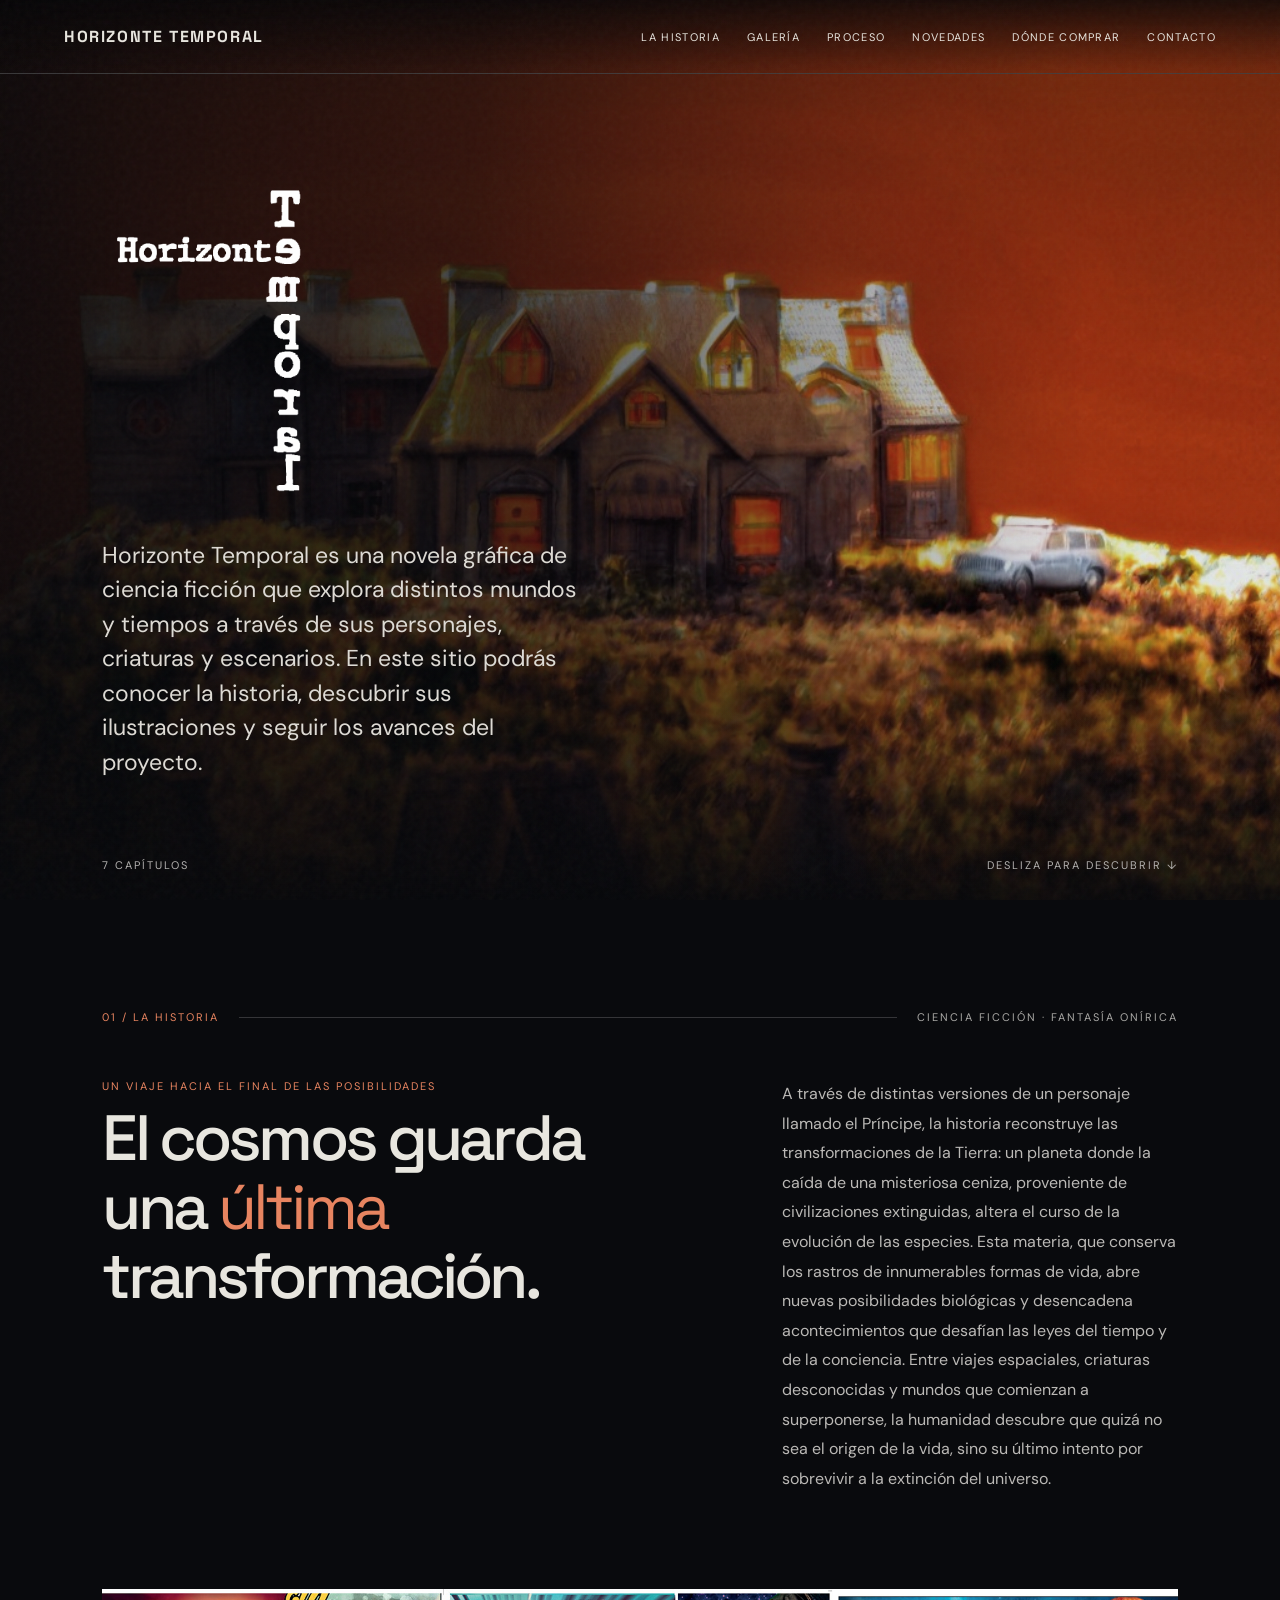
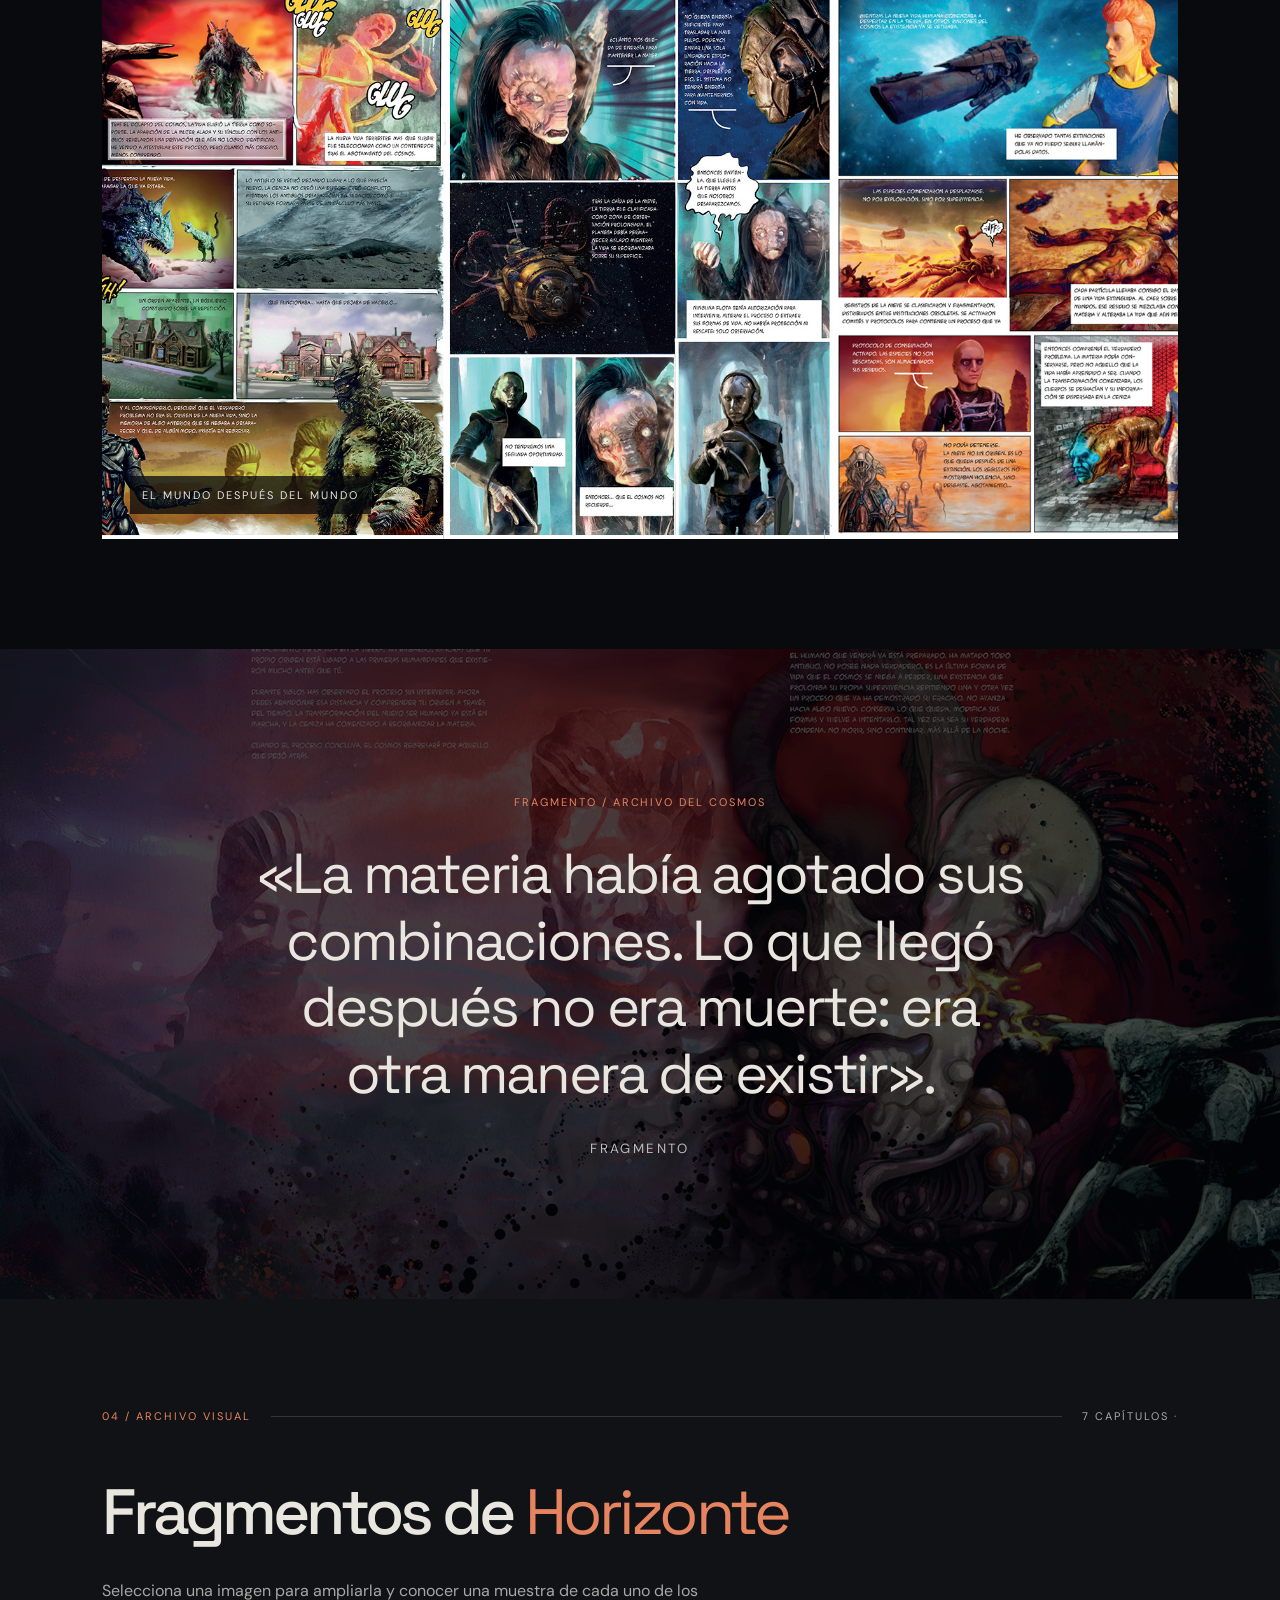
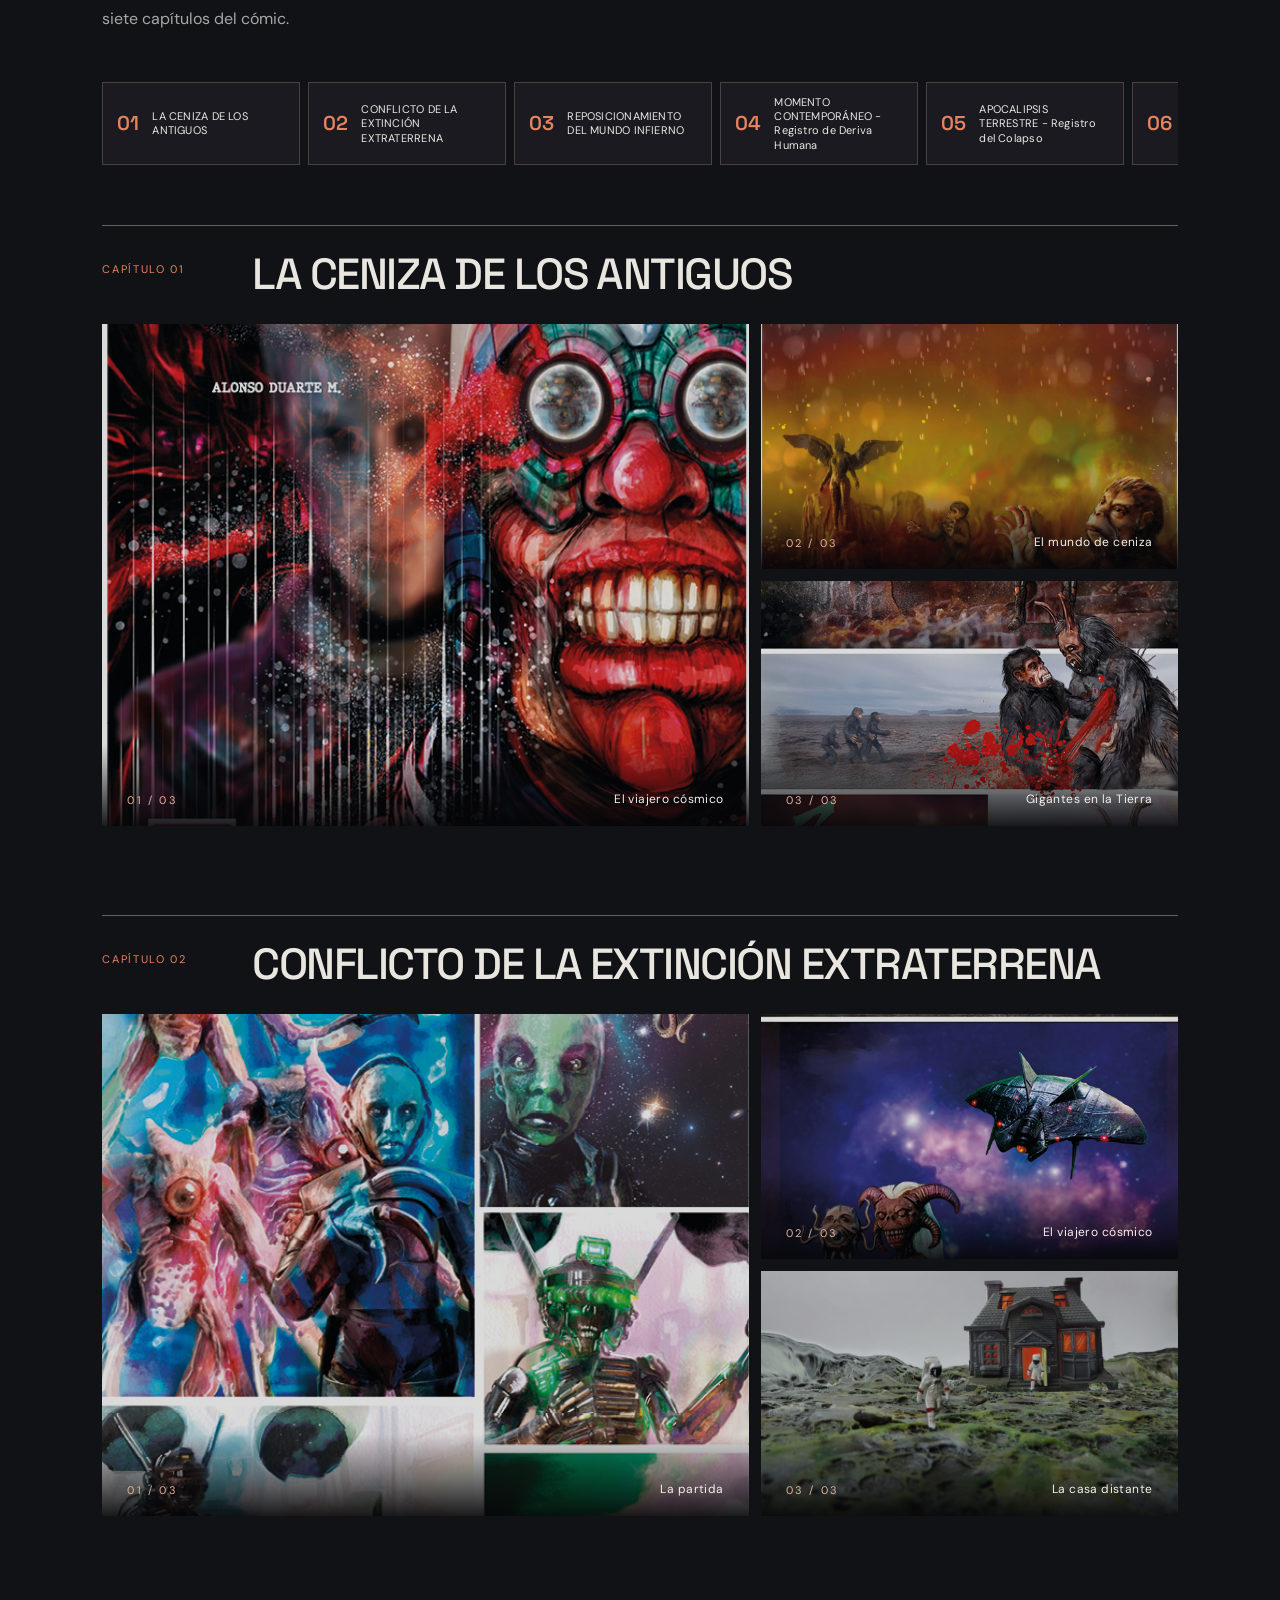
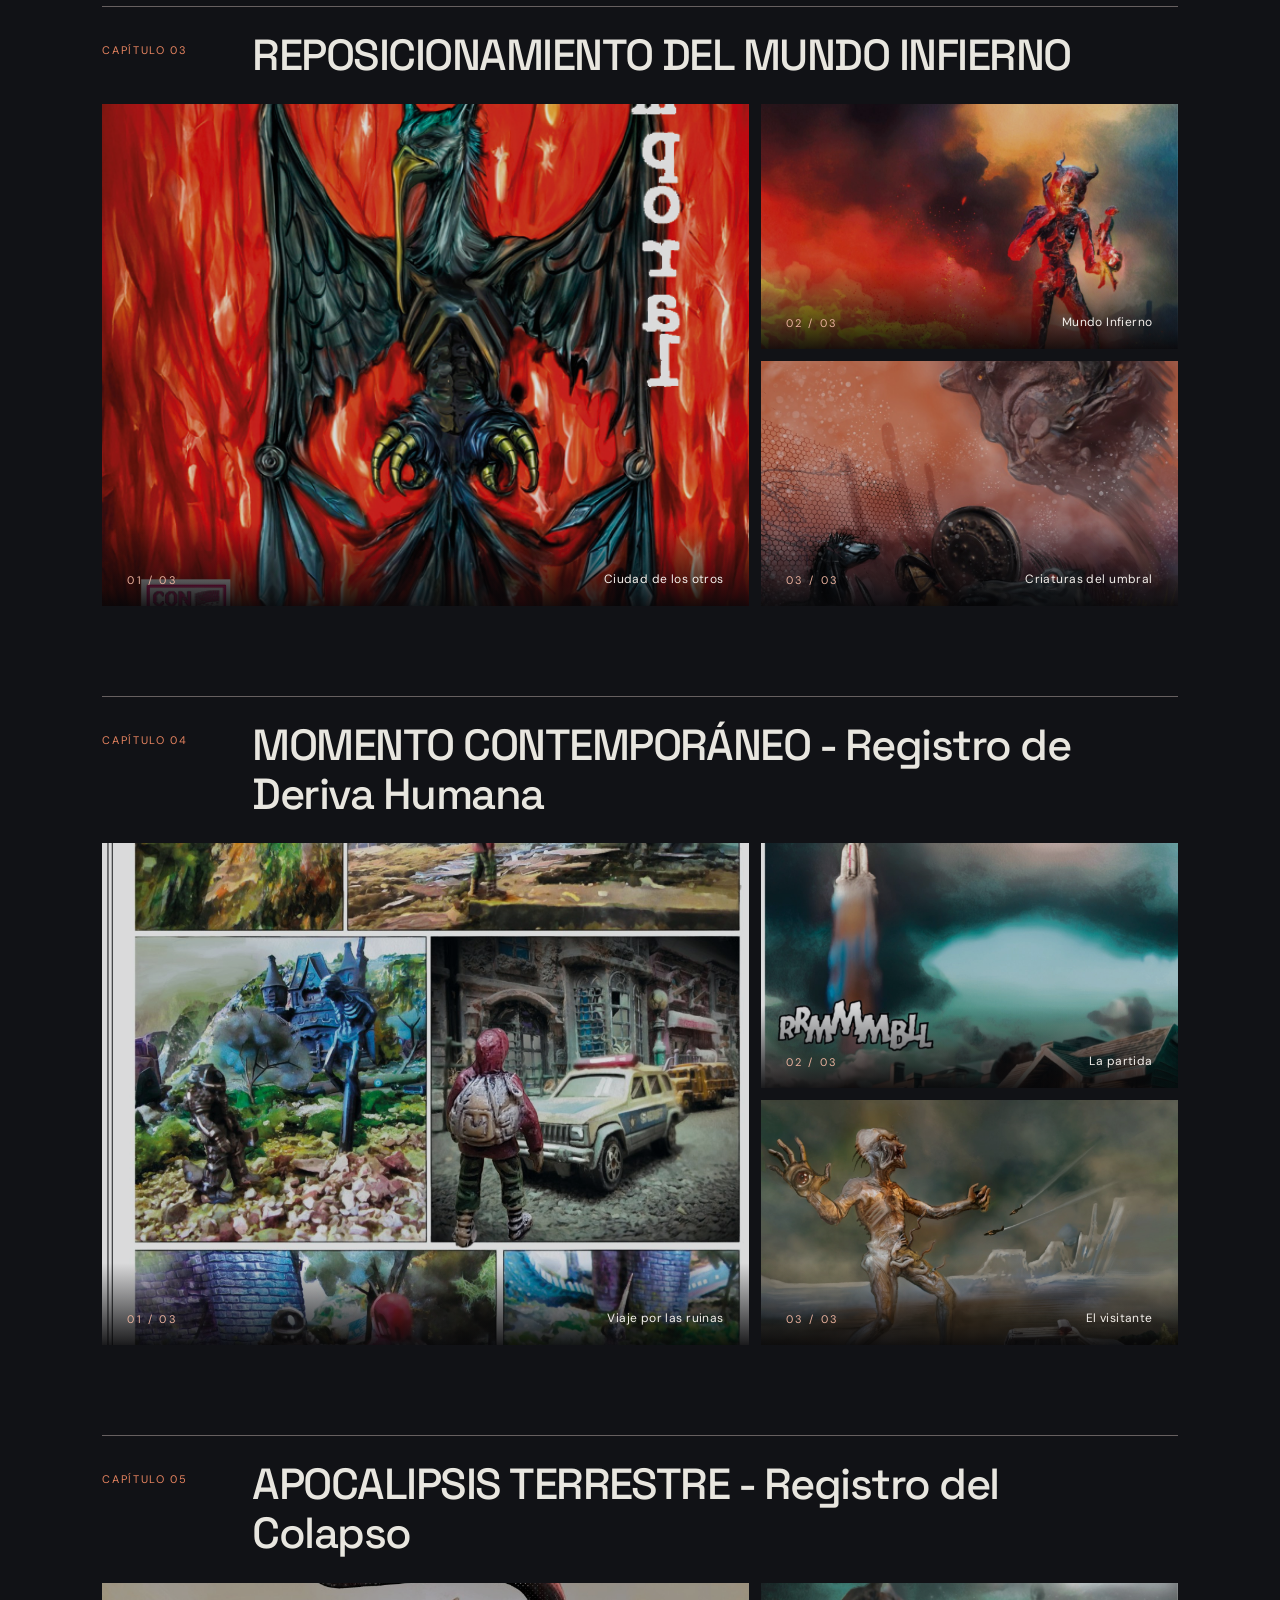
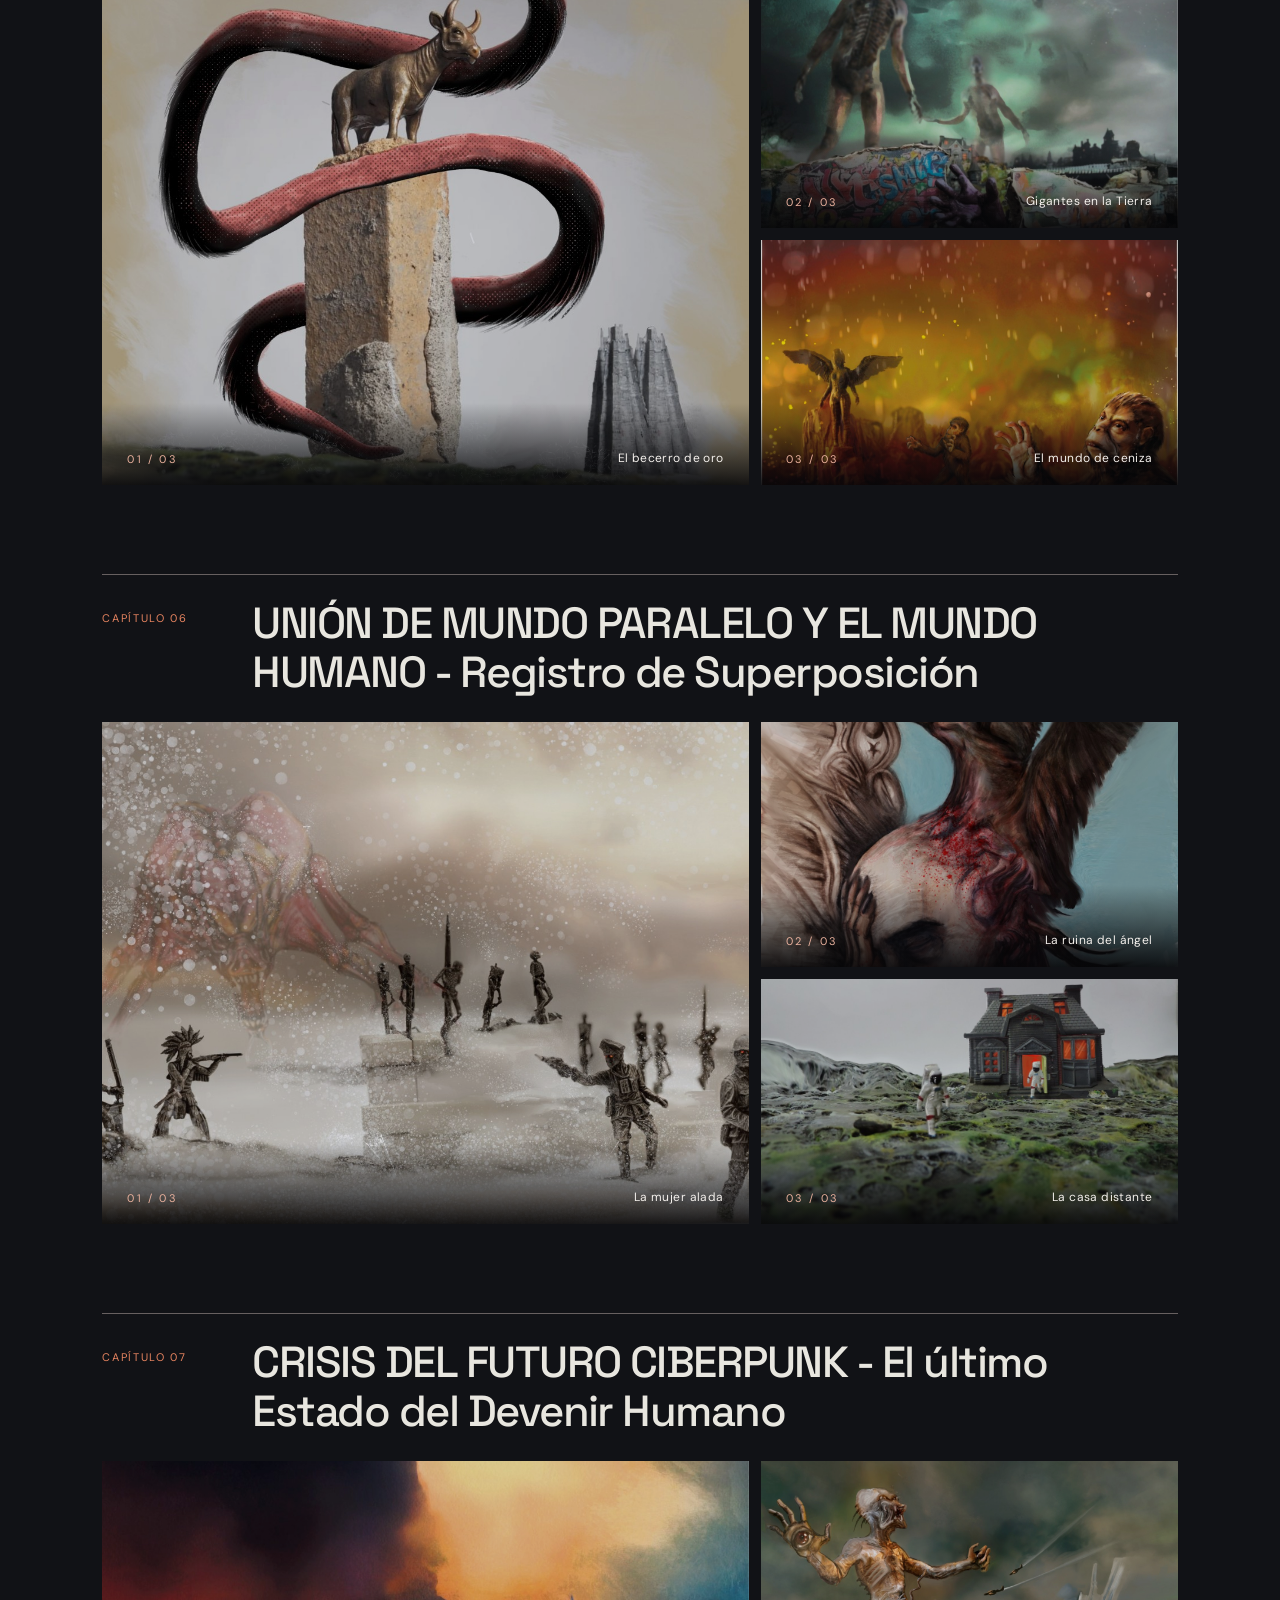
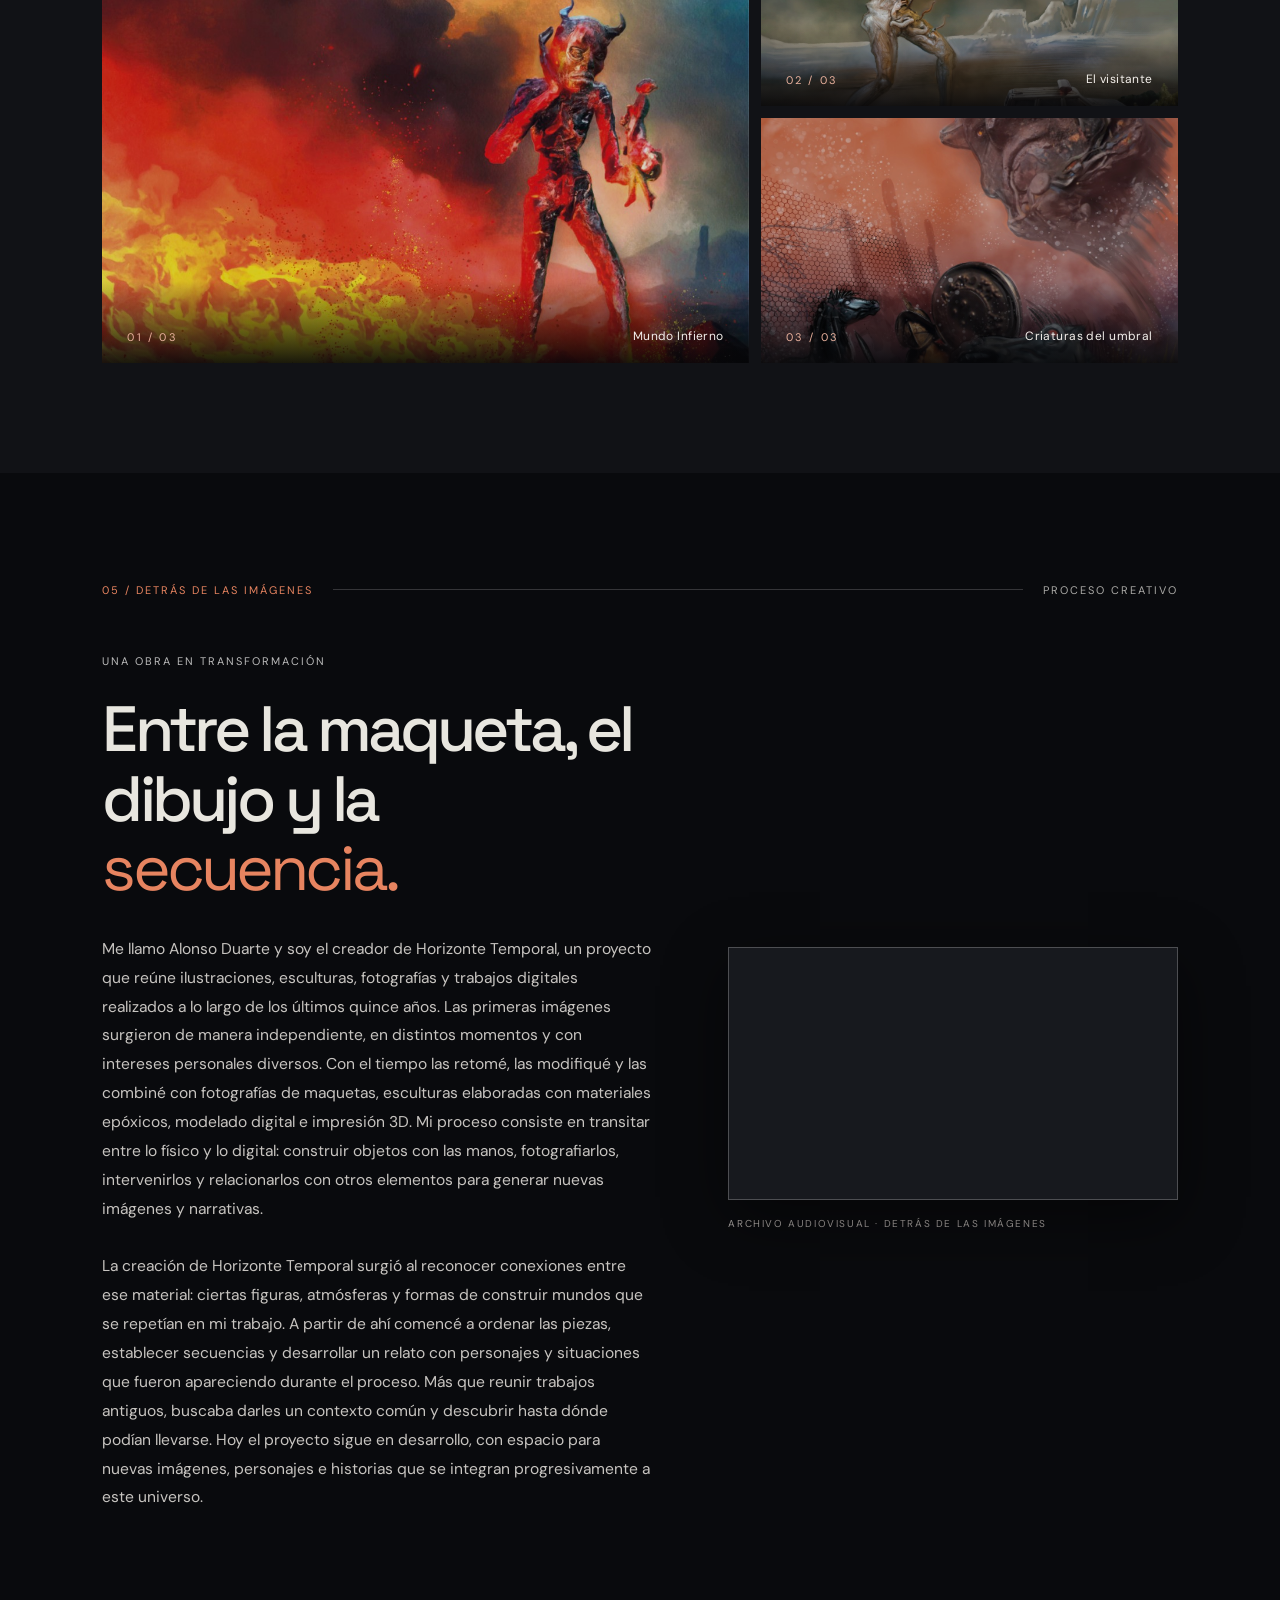
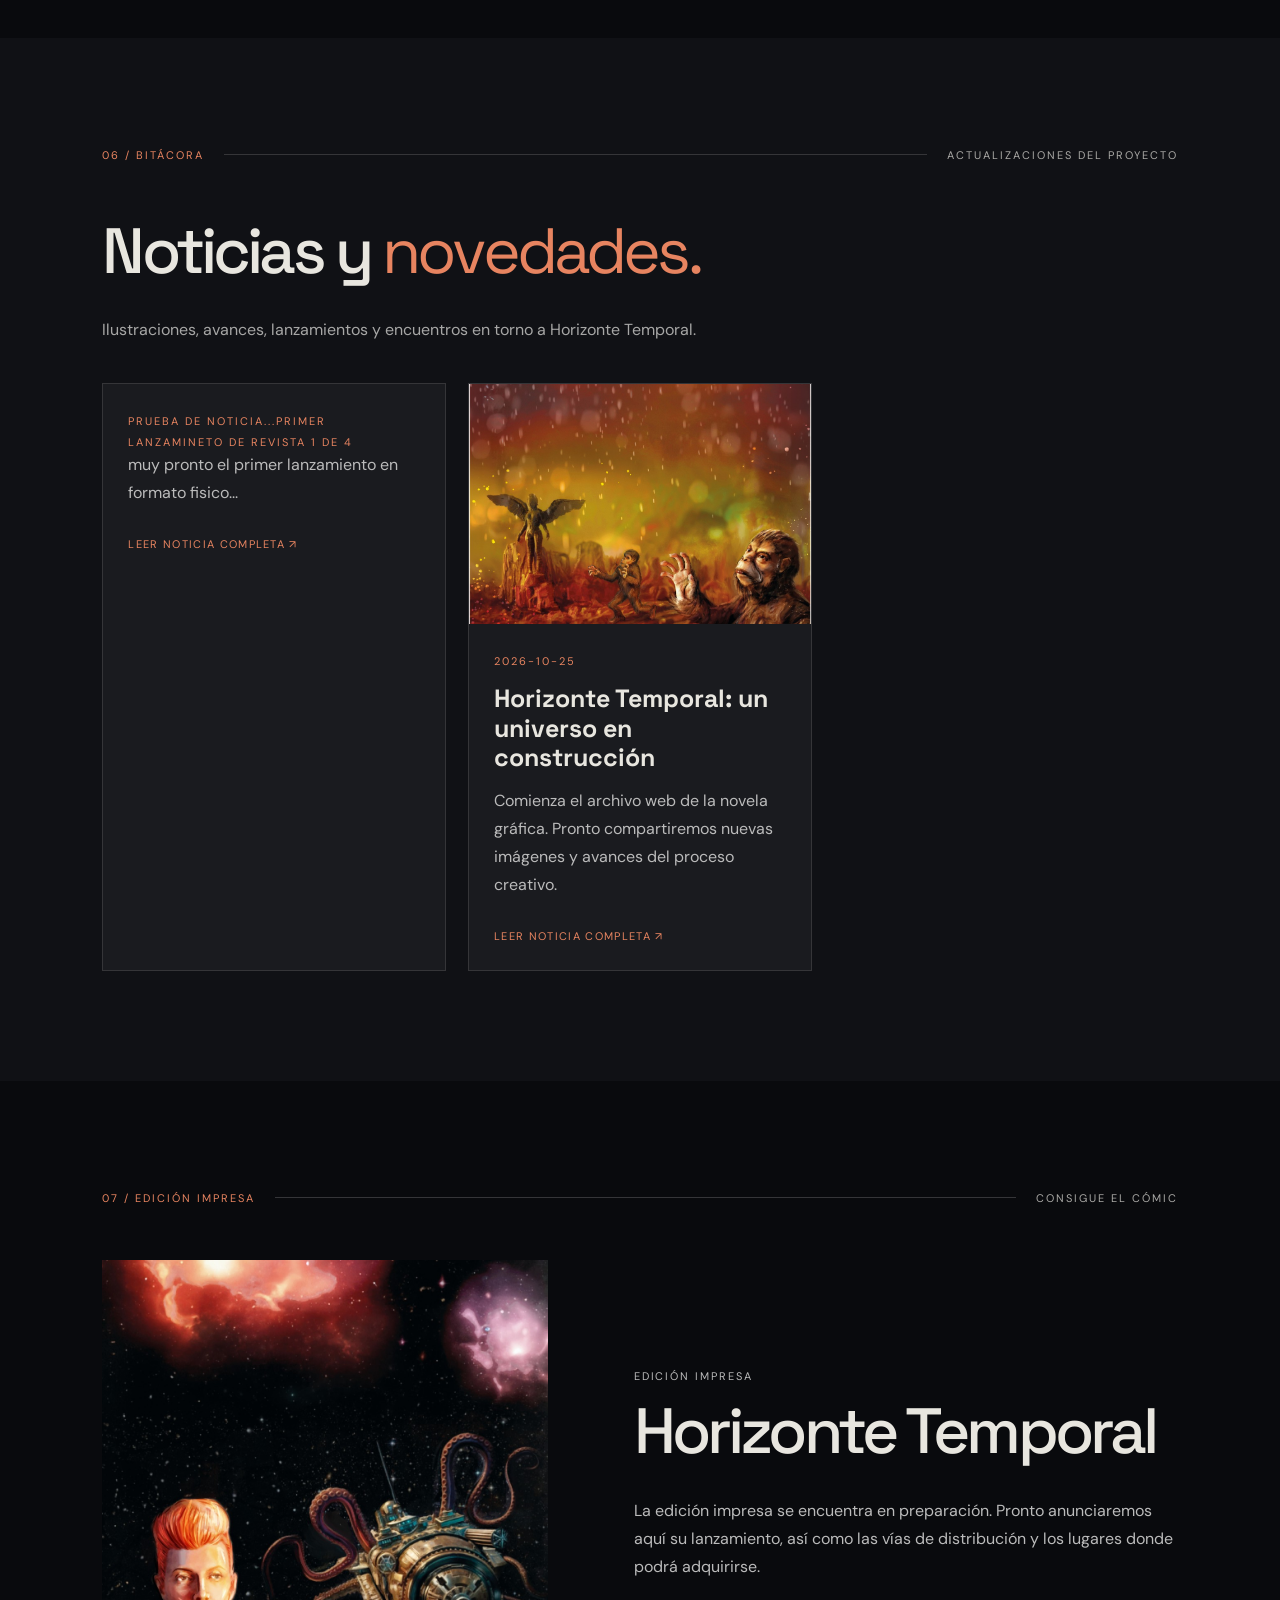
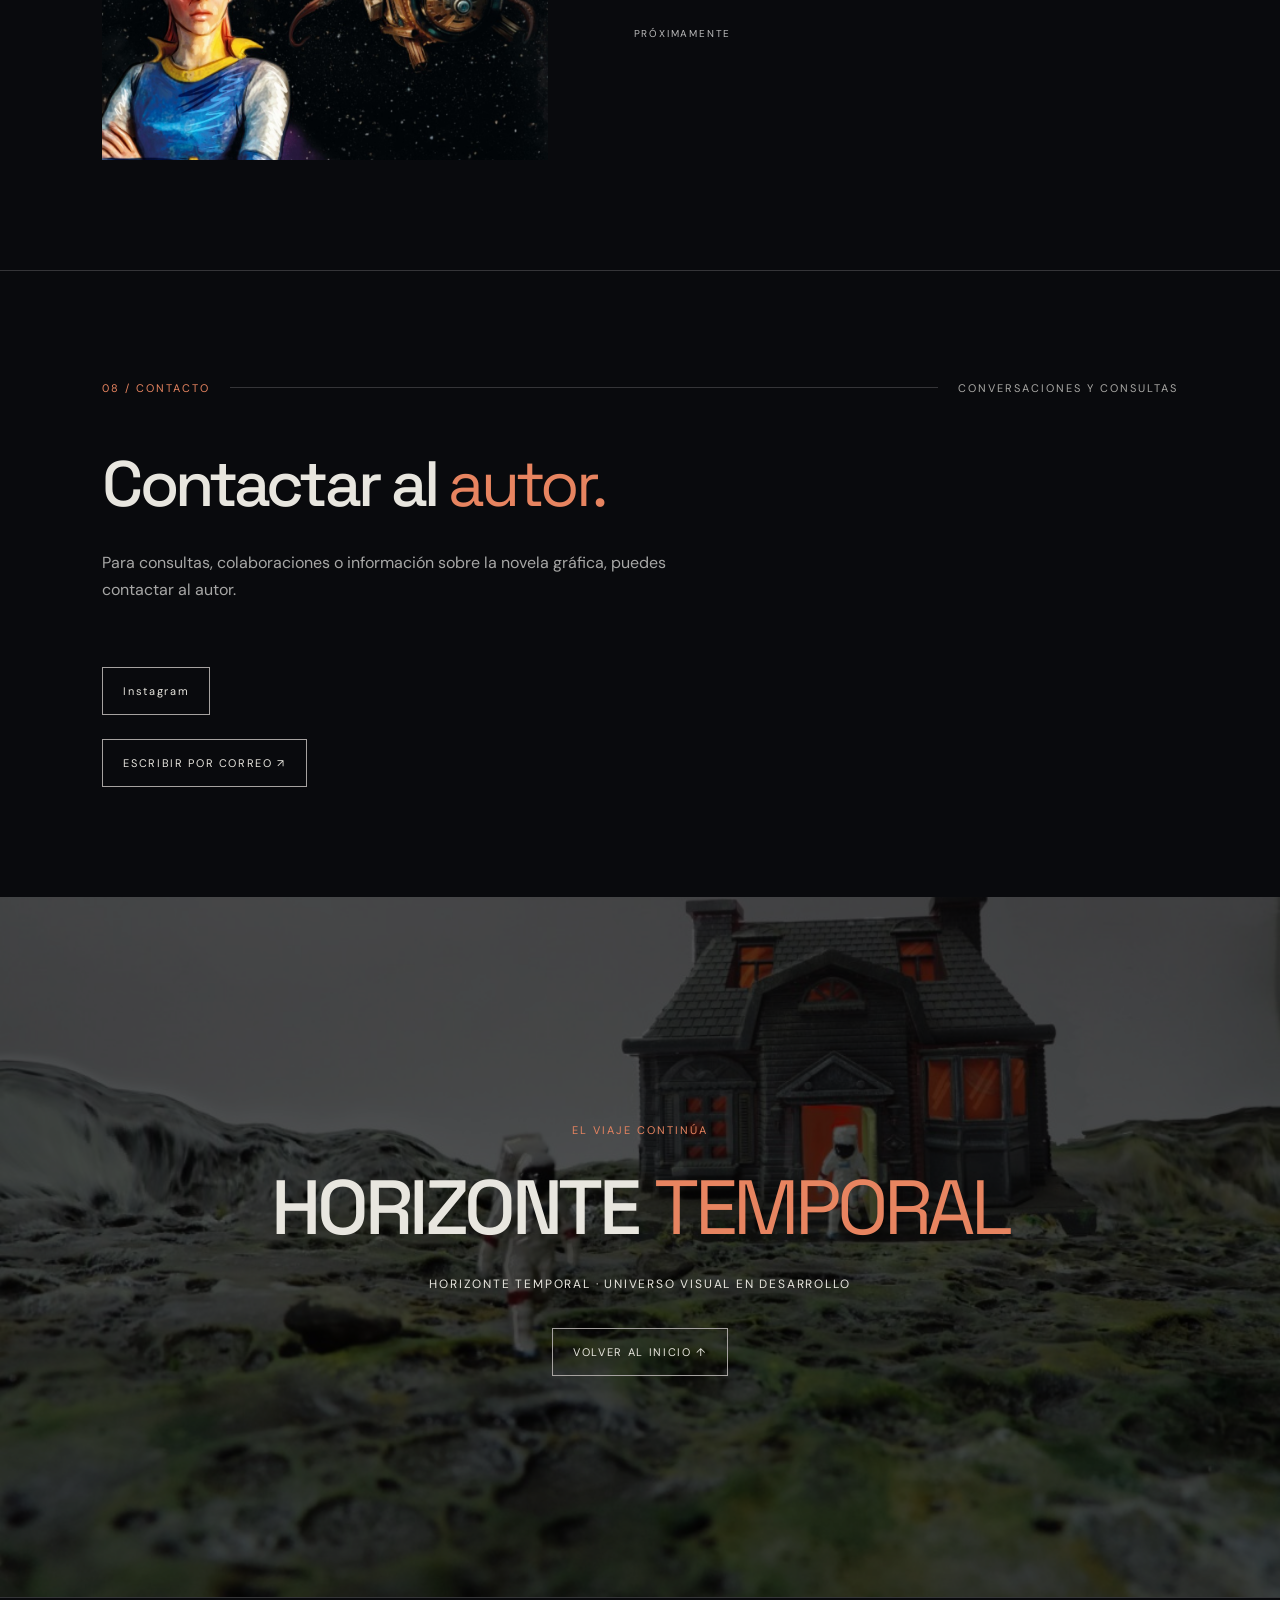
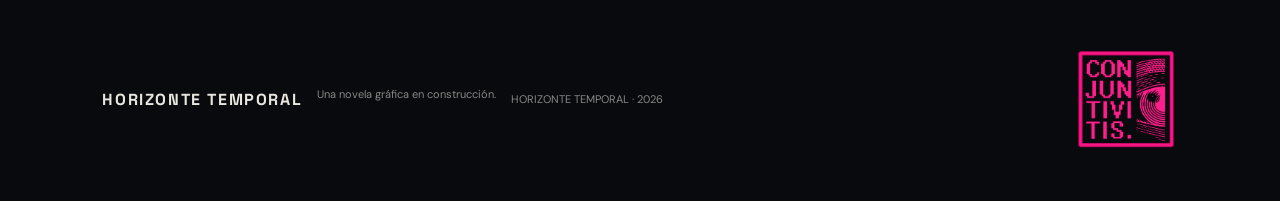
==== commit b1fa57ee: "Añadir favicon al encabezado de Horizonte Temporal" ====
--- a/index.html
+++ b/index.html
@@ -1,2 +1,2 @@
 <!DOCTYPE html>
-<html lang="es"><head><meta charset="utf-8"/><meta content="width=device-width,initial-scale=1" name="viewport"/><meta content="#090a0d" name="theme-color"/><meta content="Horizonte Temporal: un universo de ciencia ficción, ruinas y transformación." name="description"/><title>HORIZONTE TEMPORAL — Universo visual</title><link href="styles.css" rel="stylesheet"/><link href="gallery-v3.css" rel="stylesheet"/></head><body><div aria-hidden="true" class="grain"></div><header class="topbar"><a class="wordmark" href="#inicio" data-copy="marca_cabecera">HORIZONTE TEMPORAL</a><button aria-controls="nav" aria-expanded="false" class="menu-toggle" id="menuToggle" data-copy="menu">MENÚ ☰</button><nav id="nav"><a href="#historia" data-copy="nav_historia">La historia</a><a href="#galeria" data-copy="nav_galeria">Galería</a><a href="#proceso" data-copy="nav_proceso">Proceso</a><a href="#novedades" data-copy="nav_novedades">Novedades</a><a href="#comprar" data-copy="nav_comprar">Dónde comprar</a><a href="#contacto" data-copy="nav_contacto">Contacto</a></nav></header><main><section class="hero" id="inicio"><img id="heroImage" alt="Imagen de portada de Horizonte Temporal" fetchpriority="high" src="images/1000057951.jpg"/><iframe id="heroYoutube" class="hero-video hero-youtube" title="Video de Horizonte Temporal" allow="autoplay; encrypted-media; picture-in-picture" referrerpolicy="strict-origin-when-cross-origin" aria-hidden="true" tabindex="-1" style="display:none" loading="lazy"></iframe><video id="heroVideo" class="hero-video" autoplay muted loop playsinline preload="none" aria-hidden="true"></video><div class="hero-shade"></div><div class="hero-copy"><h1 id="heroTitle" data-copy="hero_titulo">HORIZONTE TEMPORAL</h1><img id="heroLogo" class="hero-logo" alt="Horizonte Temporal" style="display:none"><p class="lead" data-content="presentacion">Cuando las estrellas dejan de nacer, la materia comienza a recordar otras formas de vida.</p></div><div class="hero-bottom"><span data-copy="hero_pie_izq">7 CAPÍTULOS / 21 IMÁGENES</span><span data-copy="hero_pie_der">DESLIZA PARA DESCUBRIR ↓</span></div></section><section class="intro section" id="historia"><div class="section-head"><span class="index" data-copy="historia_indice">01 / LA HISTORIA</span><span class="rule"></span><span data-copy="historia_genero">CIENCIA FICCIÓN · FANTASÍA ONÍRICA</span></div><div class="intro-grid"><div><p class="kicker" data-copy="historia_entrada">UN VIAJE HACIA EL FINAL DE LAS POSIBILIDADES</p><h2 data-copy="historia_titulo">El cosmos guarda<br/>una <i>última</i> transformación.</h2></div><div class="prose"><p data-content="historia_1">Las galaxias se han vuelto silenciosas. Nadie recuerda cuándo nació la última estrella. En la Tierra, las señales de una transformación imposible comienzan a alterar la vida y la memoria.</p></div></div><div class="wide-image reveal"><img id="historiaImagen" alt="Ilustración del universo de Horizonte Temporal" loading="lazy" src="images/1000057955.jpg"/><span class="image-label" data-copy="historia_pie">EL MUNDO DESPUÉS DEL MUNDO</span></div></section><section class="quote-band"><img id="quoteImage" alt="Imagen del fragmento narrativo" loading="lazy" src="images/1000057950.jpg"/><div><span class="eyebrow" data-copy="cita_rotulo">FRAGMENTO / ARCHIVO DEL COSMOS</span><blockquote data-copy="cita_texto">«La materia había agotado sus combinaciones. Lo que llegó después no era muerte: era otra manera de existir».</blockquote><small data-copy="cita_credito">FRAGMENTO NARRATIVO PROVISIONAL</small></div></section><section class="section gallery-section" id="galeria"><span id="capitulos" class="gallery-legacy-anchor" aria-hidden="true"></span><div class="section-head"><span class="index" data-copy="galeria_indice">04 / ARCHIVO VISUAL</span><span class="rule"></span><span data-copy="galeria_subtitulo">7 CAPÍTULOS · 21 ESPACIOS VISUALES</span></div><h2 data-copy="galeria_titulo">Fragmentos de otros mundos.</h2><p class="section-sub" data-content="galeria_ayuda">Selecciona una imagen para verla ampliada.</p><nav id="galleryChapterNav" class="editorial-nav" aria-label="Navegar por la galería de los siete capítulos"></nav><div id="galleryGrid" class="editorial-gallery"></div></section><section class="process section" id="proceso"><div class="section-head"><span class="index" data-copy="proceso_indice">05 / DETRÁS DE LAS IMÁGENES</span><span class="rule"></span><span data-copy="proceso_subtitulo">PROCESO CREATIVO</span></div><div class="process-grid"><div class="process-copy"><p class="kicker" data-copy="proceso_entrada">UNA OBRA EN TRANSFORMACIÓN</p><h2 data-copy="proceso_titulo">Entre la maqueta,<br/>el dibujo y la <i>memoria.</i></h2><p class="process-story" data-content="proceso_1">El universo visual de Horizonte Temporal se ha construido a lo largo de unos quince años a partir de ilustraciones, esculturas, maquetas, fotografías y composición digital.</p></div><div class="process-media"><div id="processVideoMount" class="process-video-player" aria-label="Video sobre el proceso creativo de Horizonte Temporal"><img src="images/1000057954.jpg" loading="lazy" alt="Imagen del proceso creativo de Horizonte Temporal"/></div><p class="process-video-caption" data-copy="proceso_video_pie">ARCHIVO AUDIOVISUAL · DETRÁS DE LAS IMÁGENES</p></div></div></section><section class="section news-section" id="novedades"><div class="section-head"><span class="index" data-copy="noticias_indice">06 / BITÁCORA</span><span class="rule"></span><span data-copy="noticias_subtitulo">ACTUALIZACIONES DEL PROYECTO</span></div><h2 data-copy="noticias_titulo">Noticias y <i>novedades.</i></h2><p class="section-sub" data-copy="noticias_intro">Ilustraciones, avances, lanzamientos y encuentros en torno a Horizonte Temporal.</p><div class="news-grid" id="newsGrid"></div></section><section class="section buy-section" id="comprar"><div class="section-head"><span class="index" data-copy="compra_indice">07 / EDICIÓN IMPRESA</span><span class="rule"></span><span data-copy="compra_subtitulo">CONSIGUE EL CÓMIC</span></div><div class="buy-grid"><img alt="Ilustración de Horizonte Temporal" id="buyImage" loading="lazy" src="images/1000057951.jpg"/><div><p class="kicker" data-copy="compra_entrada">EDICIÓN IMPRESA</p><h2 id="buyTitle">Horizonte <i>Temporal.</i></h2><p id="buyDescription">Próximamente: información sobre el lanzamiento y los puntos de venta.</p><p class="buy-price" id="buyPrice"></p><div class="buy-links" id="buyLinks"></div><p class="note" id="buyStatus">PRÓXIMAMENTE</p></div></div></section><section class="section contact-section" id="contacto"><div class="section-head"><span class="index" data-copy="contacto_indice">08 / CONTACTO</span><span class="rule"></span><span data-copy="contacto_subtitulo">CONVERSACIONES Y CONSULTAS</span></div><h2 data-copy="contacto_titulo">Contactar al <i>autor.</i></h2><p class="section-sub" data-content="contacto_texto"></p><div id="socialLinks" class="buy-links"></div><a id="contactEmail" class="outline-btn" href="#contacto" data-copy="contacto_boton">ESCRIBIR POR CORREO ↗</a></section><section class="closing"><img id="closingImage" alt="Imagen del cierre" loading="lazy" src="images/1000057945.jpg"/><div><span class="eyebrow" data-copy="cierre_rotulo">EL VIAJE CONTINÚA</span><img id="closingLogo" class="closing-logo" alt="Horizonte Temporal" style="display:none"><h2 id="closingTitle" data-copy="cierre_titulo">HORIZONTE <i>TEMPORAL</i></h2><p data-copy="cierre_pie">HORIZONTE TEMPORAL · UNIVERSO VISUAL EN DESARROLLO</p><a class="outline-btn" href="#inicio" data-copy="cierre_boton">VOLVER AL INICIO ↑</a></div></section></main><footer><div class="wordmark" data-copy="footer_marca">HORIZONTE TEMPORAL</div><p data-copy="footer_descripcion">Una novela gráfica en construcción.</p><small data-copy="footer_credito">HORIZONTE TEMPORAL · 2026</small></footer><dialog id="lightbox"><button aria-label="Cerrar imagen" class="close">✕</button><button aria-label="Imagen anterior" class="prev">‹</button><img alt=""/><button aria-label="Imagen siguiente" class="next">›</button><div class="lightbox-caption"></div></dialog><script src="site-v3.js"></script></body></html>
+<html lang="es"><head><meta charset="utf-8"/><meta content="width=device-width,initial-scale=1" name="viewport"/><meta content="#090a0d" name="theme-color"/><meta content="Horizonte Temporal: un universo de ciencia ficción, ruinas y transformación." name="description"/><title>HORIZONTE TEMPORAL — Universo visual</title><link rel="icon" id="siteFavicon" href="images/horizonte%20temporal-3_.png"/><link href="styles.css" rel="stylesheet"/><link href="gallery-v3.css" rel="stylesheet"/></head><body><div aria-hidden="true" class="grain"></div><header class="topbar"><a class="wordmark" href="#inicio" data-copy="marca_cabecera">HORIZONTE TEMPORAL</a><button aria-controls="nav" aria-expanded="false" class="menu-toggle" id="menuToggle" data-copy="menu">MENÚ ☰</button><nav id="nav"><a href="#historia" data-copy="nav_historia">La historia</a><a href="#galeria" data-copy="nav_galeria">Galería</a><a href="#proceso" data-copy="nav_proceso">Proceso</a><a href="#novedades" data-copy="nav_novedades">Novedades</a><a href="#comprar" data-copy="nav_comprar">Dónde comprar</a><a href="#contacto" data-copy="nav_contacto">Contacto</a></nav></header><main><section class="hero" id="inicio"><img id="heroImage" alt="Imagen de portada de Horizonte Temporal" fetchpriority="high" src="images/1000057951.jpg"/><iframe id="heroYoutube" class="hero-video hero-youtube" title="Video de Horizonte Temporal" allow="autoplay; encrypted-media; picture-in-picture" referrerpolicy="strict-origin-when-cross-origin" aria-hidden="true" tabindex="-1" style="display:none" loading="lazy"></iframe><video id="heroVideo" class="hero-video" autoplay muted loop playsinline preload="none" aria-hidden="true"></video><div class="hero-shade"></div><div class="hero-copy"><h1 id="heroTitle" data-copy="hero_titulo">HORIZONTE TEMPORAL</h1><img id="heroLogo" class="hero-logo" alt="Horizonte Temporal" style="display:none"><p class="lead" data-content="presentacion">Cuando las estrellas dejan de nacer, la materia comienza a recordar otras formas de vida.</p></div><div class="hero-bottom"><span data-copy="hero_pie_izq">7 CAPÍTULOS / 21 IMÁGENES</span><span data-copy="hero_pie_der">DESLIZA PARA DESCUBRIR ↓</span></div></section><section class="intro section" id="historia"><div class="section-head"><span class="index" data-copy="historia_indice">01 / LA HISTORIA</span><span class="rule"></span><span data-copy="historia_genero">CIENCIA FICCIÓN · FANTASÍA ONÍRICA</span></div><div class="intro-grid"><div><p class="kicker" data-copy="historia_entrada">UN VIAJE HACIA EL FINAL DE LAS POSIBILIDADES</p><h2 data-copy="historia_titulo">El cosmos guarda<br/>una <i>última</i> transformación.</h2></div><div class="prose"><p data-content="historia_1">Las galaxias se han vuelto silenciosas. Nadie recuerda cuándo nació la última estrella. En la Tierra, las señales de una transformación imposible comienzan a alterar la vida y la memoria.</p></div></div><div class="wide-image reveal"><img id="historiaImagen" alt="Ilustración del universo de Horizonte Temporal" loading="lazy" src="images/1000057955.jpg"/><span class="image-label" data-copy="historia_pie">EL MUNDO DESPUÉS DEL MUNDO</span></div></section><section class="quote-band"><img id="quoteImage" alt="Imagen del fragmento narrativo" loading="lazy" src="images/1000057950.jpg"/><div><span class="eyebrow" data-copy="cita_rotulo">FRAGMENTO / ARCHIVO DEL COSMOS</span><blockquote data-copy="cita_texto">«La materia había agotado sus combinaciones. Lo que llegó después no era muerte: era otra manera de existir».</blockquote><small data-copy="cita_credito">FRAGMENTO NARRATIVO PROVISIONAL</small></div></section><section class="section gallery-section" id="galeria"><span id="capitulos" class="gallery-legacy-anchor" aria-hidden="true"></span><div class="section-head"><span class="index" data-copy="galeria_indice">04 / ARCHIVO VISUAL</span><span class="rule"></span><span data-copy="galeria_subtitulo">7 CAPÍTULOS · 21 ESPACIOS VISUALES</span></div><h2 data-copy="galeria_titulo">Fragmentos de otros mundos.</h2><p class="section-sub" data-content="galeria_ayuda">Selecciona una imagen para verla ampliada.</p><nav id="galleryChapterNav" class="editorial-nav" aria-label="Navegar por la galería de los siete capítulos"></nav><div id="galleryGrid" class="editorial-gallery"></div></section><section class="process section" id="proceso"><div class="section-head"><span class="index" data-copy="proceso_indice">05 / DETRÁS DE LAS IMÁGENES</span><span class="rule"></span><span data-copy="proceso_subtitulo">PROCESO CREATIVO</span></div><div class="process-grid"><div class="process-copy"><p class="kicker" data-copy="proceso_entrada">UNA OBRA EN TRANSFORMACIÓN</p><h2 data-copy="proceso_titulo">Entre la maqueta,<br/>el dibujo y la <i>memoria.</i></h2><p class="process-story" data-content="proceso_1">El universo visual de Horizonte Temporal se ha construido a lo largo de unos quince años a partir de ilustraciones, esculturas, maquetas, fotografías y composición digital.</p></div><div class="process-media"><div id="processVideoMount" class="process-video-player" aria-label="Video sobre el proceso creativo de Horizonte Temporal"><img src="images/1000057954.jpg" loading="lazy" alt="Imagen del proceso creativo de Horizonte Temporal"/></div><p class="process-video-caption" data-copy="proceso_video_pie">ARCHIVO AUDIOVISUAL · DETRÁS DE LAS IMÁGENES</p></div></div></section><section class="section news-section" id="novedades"><div class="section-head"><span class="index" data-copy="noticias_indice">06 / BITÁCORA</span><span class="rule"></span><span data-copy="noticias_subtitulo">ACTUALIZACIONES DEL PROYECTO</span></div><h2 data-copy="noticias_titulo">Noticias y <i>novedades.</i></h2><p class="section-sub" data-copy="noticias_intro">Ilustraciones, avances, lanzamientos y encuentros en torno a Horizonte Temporal.</p><div class="news-grid" id="newsGrid"></div></section><section class="section buy-section" id="comprar"><div class="section-head"><span class="index" data-copy="compra_indice">07 / EDICIÓN IMPRESA</span><span class="rule"></span><span data-copy="compra_subtitulo">CONSIGUE EL CÓMIC</span></div><div class="buy-grid"><img alt="Ilustración de Horizonte Temporal" id="buyImage" loading="lazy" src="images/1000057951.jpg"/><div><p class="kicker" data-copy="compra_entrada">EDICIÓN IMPRESA</p><h2 id="buyTitle">Horizonte <i>Temporal.</i></h2><p id="buyDescription">Próximamente: información sobre el lanzamiento y los puntos de venta.</p><p class="buy-price" id="buyPrice"></p><div class="buy-links" id="buyLinks"></div><p class="note" id="buyStatus">PRÓXIMAMENTE</p></div></div></section><section class="section contact-section" id="contacto"><div class="section-head"><span class="index" data-copy="contacto_indice">08 / CONTACTO</span><span class="rule"></span><span data-copy="contacto_subtitulo">CONVERSACIONES Y CONSULTAS</span></div><h2 data-copy="contacto_titulo">Contactar al <i>autor.</i></h2><p class="section-sub" data-content="contacto_texto"></p><div id="socialLinks" class="buy-links"></div><a id="contactEmail" class="outline-btn" href="#contacto" data-copy="contacto_boton">ESCRIBIR POR CORREO ↗</a></section><section class="closing"><img id="closingImage" alt="Imagen del cierre" loading="lazy" src="images/1000057945.jpg"/><div><span class="eyebrow" data-copy="cierre_rotulo">EL VIAJE CONTINÚA</span><img id="closingLogo" class="closing-logo" alt="Horizonte Temporal" style="display:none"><h2 id="closingTitle" data-copy="cierre_titulo">HORIZONTE <i>TEMPORAL</i></h2><p data-copy="cierre_pie">HORIZONTE TEMPORAL · UNIVERSO VISUAL EN DESARROLLO</p><a class="outline-btn" href="#inicio" data-copy="cierre_boton">VOLVER AL INICIO ↑</a></div></section></main><footer><div class="wordmark" data-copy="footer_marca">HORIZONTE TEMPORAL</div><p data-copy="footer_descripcion">Una novela gráfica en construcción.</p><small data-copy="footer_credito">HORIZONTE TEMPORAL · 2026</small><div class="footer-editorial-mark" id="footerEditorialMark" hidden><img id="footerEditorialLogo" alt="Logo de la editorial" loading="lazy"/></div></footer><dialog id="lightbox"><button aria-label="Cerrar imagen" class="close">✕</button><button aria-label="Imagen anterior" class="prev">‹</button><img alt=""/><button aria-label="Imagen siguiente" class="next">›</button><div class="lightbox-caption"></div></dialog><script src="site-v3.js"></script></body></html>
--- a/gallery-v3.css
+++ b/gallery-v3.css
@@ -29,3 +29,9 @@
 @media(max-width:850px){.editorial-tiles{grid-template-rows:repeat(2,minmax(0,210px))}.editorial-heading{grid-template-columns:95px 1fr;gap:16px}}
 @media(max-width:600px){.editorial-gallery{gap:58px}.editorial-heading{display:block}.editorial-chapter-number{display:block;padding:0;margin-bottom:12px}.editorial-chapter-title{font-size:clamp(25px,7vw,35px)}.editorial-tiles{grid-template-columns:repeat(2,minmax(0,1fr));grid-template-rows:minmax(0,330px) minmax(0,190px);gap:8px}.editorial-tile:first-child{grid-row:auto;grid-column:span 2}.editorial-tile:nth-child(2):last-child{grid-column:span 2;grid-row:auto}.editorial-tile-overlay{padding:42px 12px 13px;gap:6px}.editorial-tile-caption{max-width:75%;font-size:10px}.editorial-tab{flex-basis:172px;padding:10px 12px}}
 @media(prefers-reduced-motion:reduce){.editorial-tile img,.editorial-tab{transition:none!important}}
+
+/* Pie de página: logo editorial opcional, cuadrado y sin recorte */
+.footer-editorial-mark{display:flex;align-items:center;justify-content:center;flex:0 0 auto;width:clamp(78px,8vw,112px);aspect-ratio:1;overflow:hidden;margin-left:auto}
+.footer-editorial-mark img{display:block;width:100%;height:100%;object-fit:contain;object-position:center;max-height:100%}
+.footer-editorial-mark[hidden]{display:none!important}
+@media(max-width:600px){.footer-editorial-mark{margin-left:0;width:90px;margin-top:6px}}
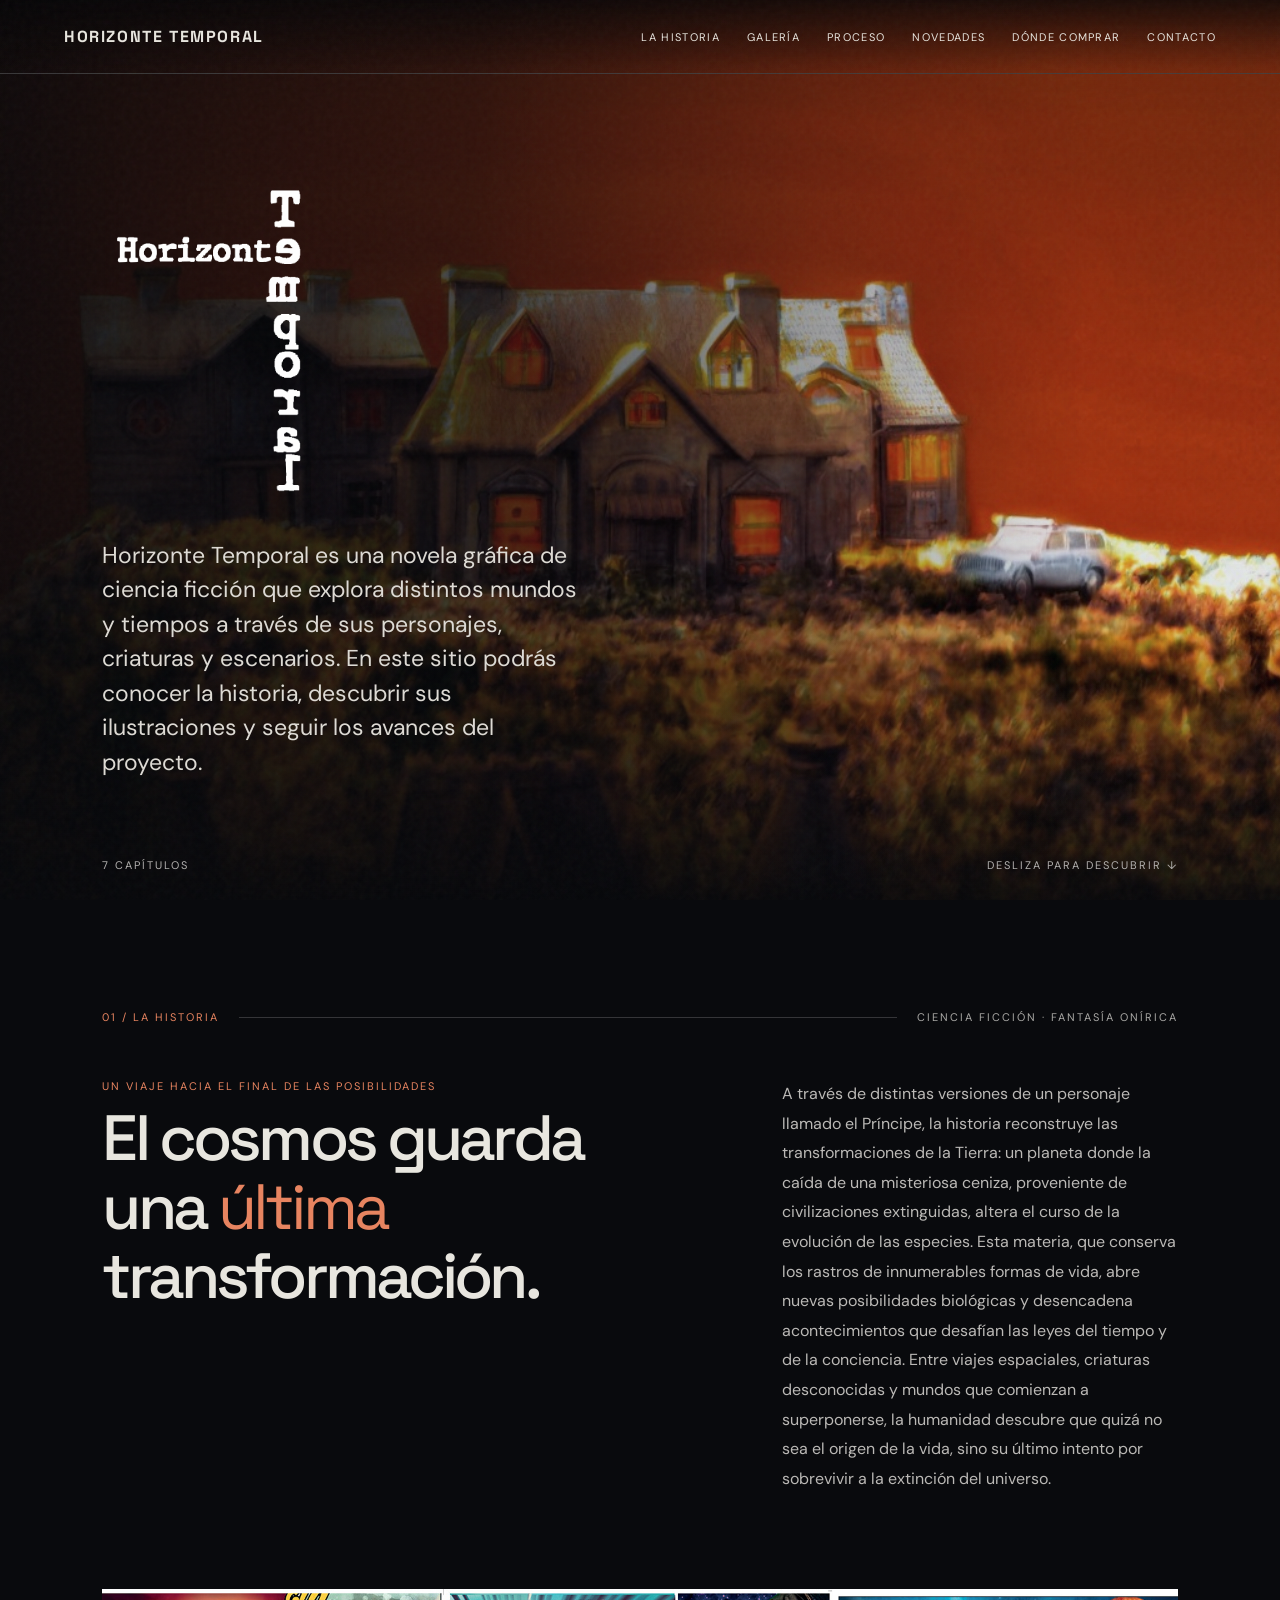
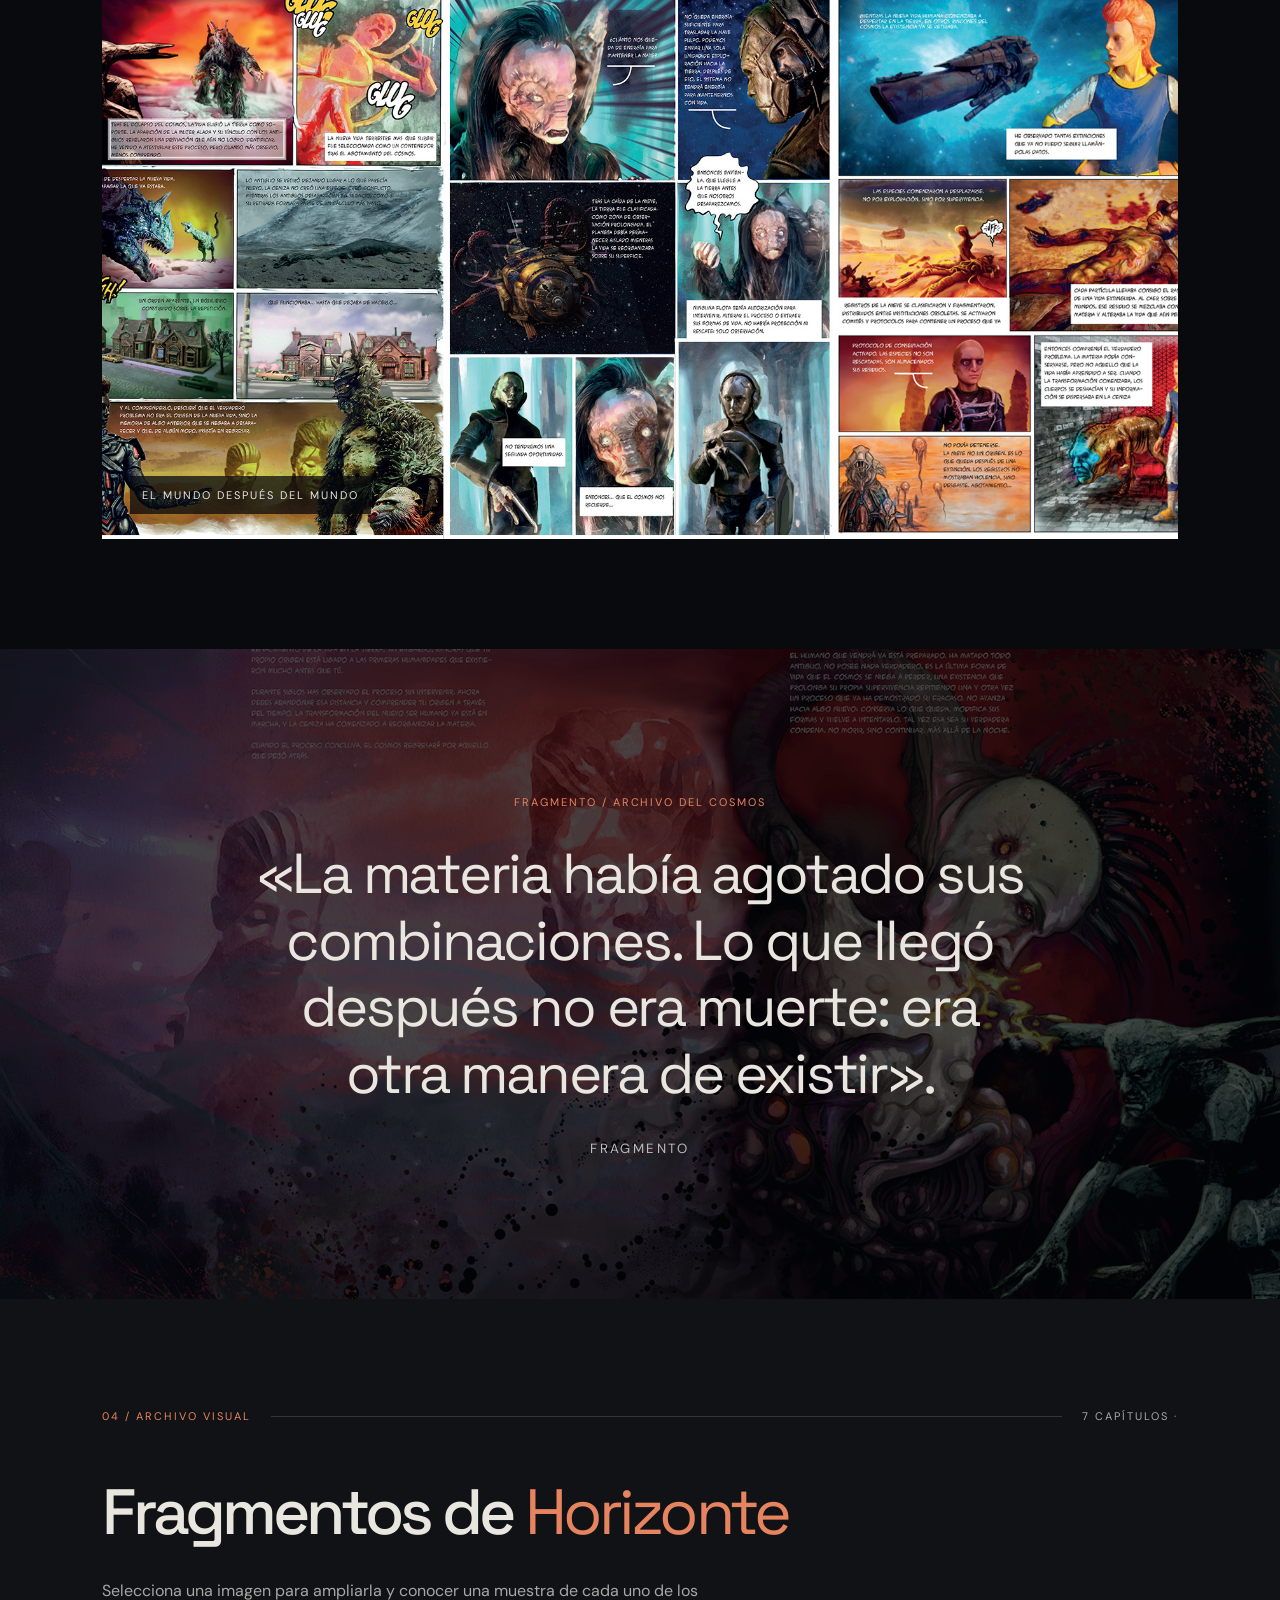
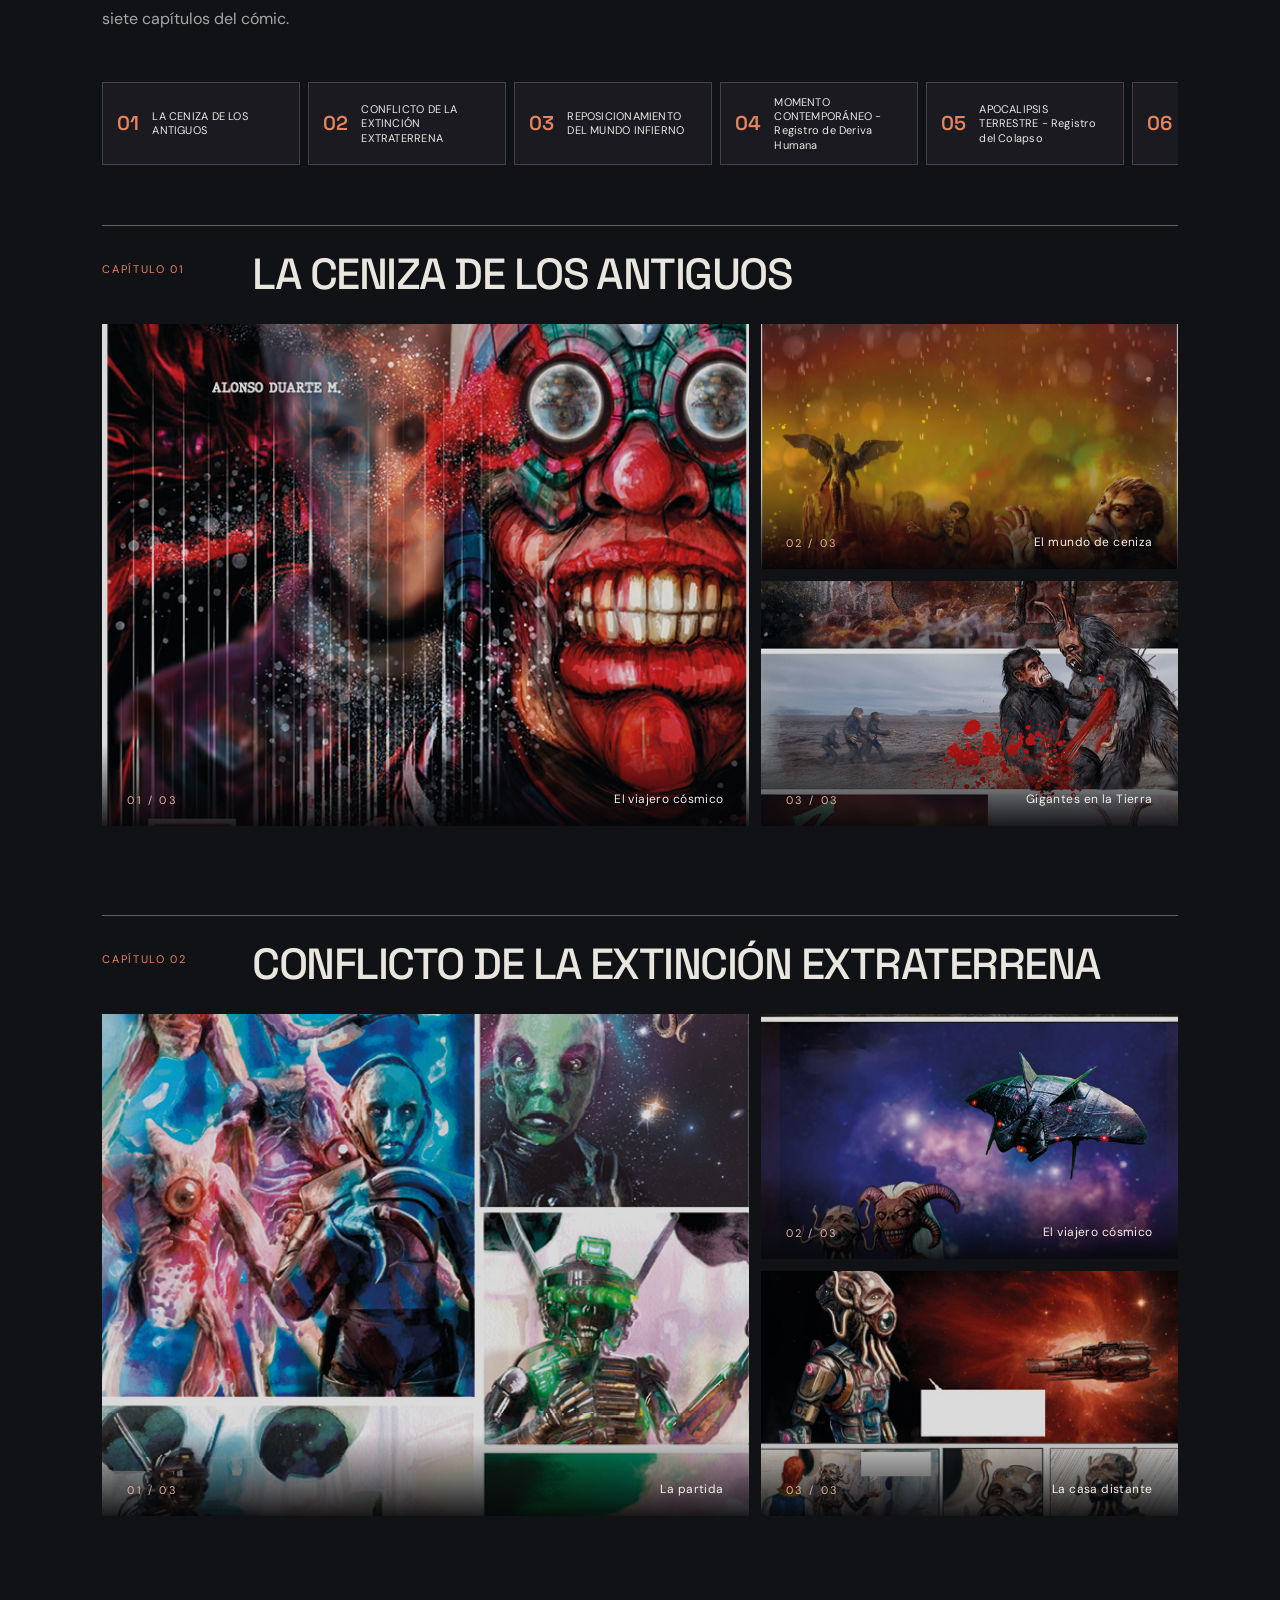
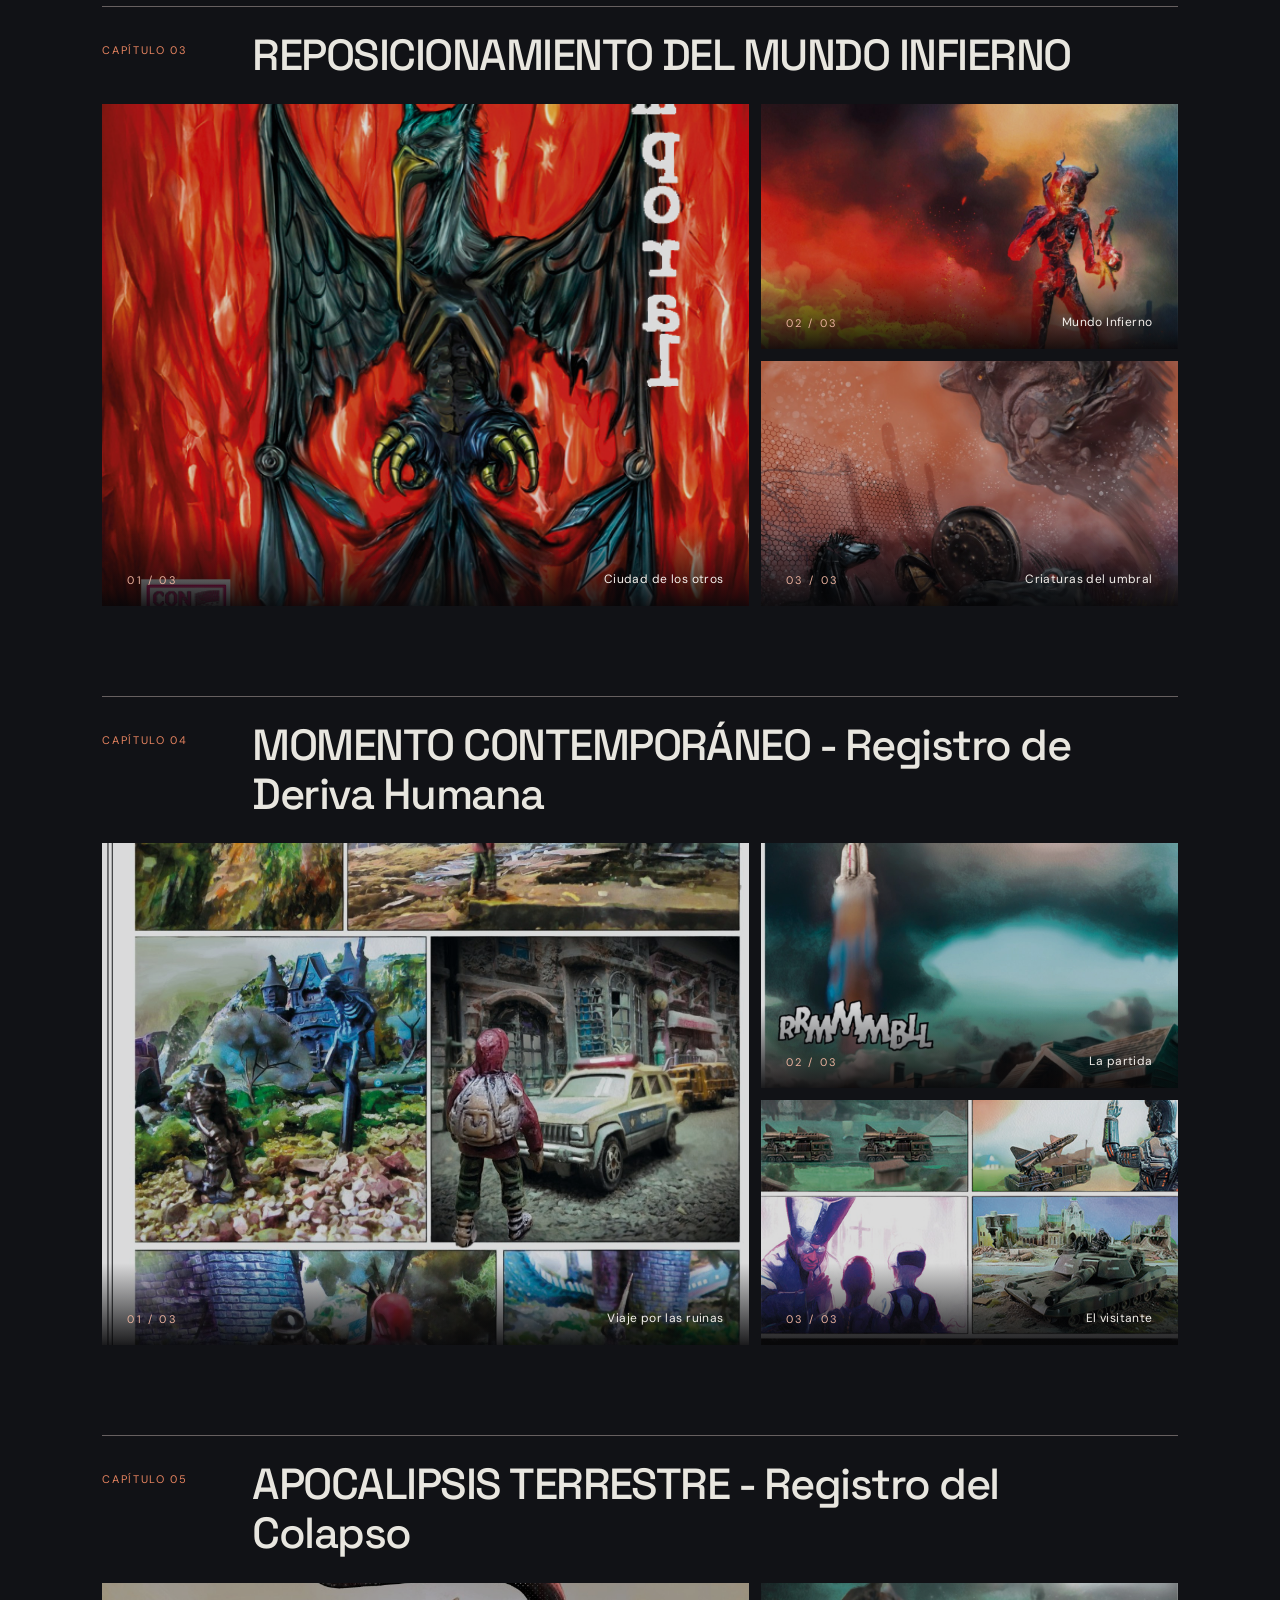
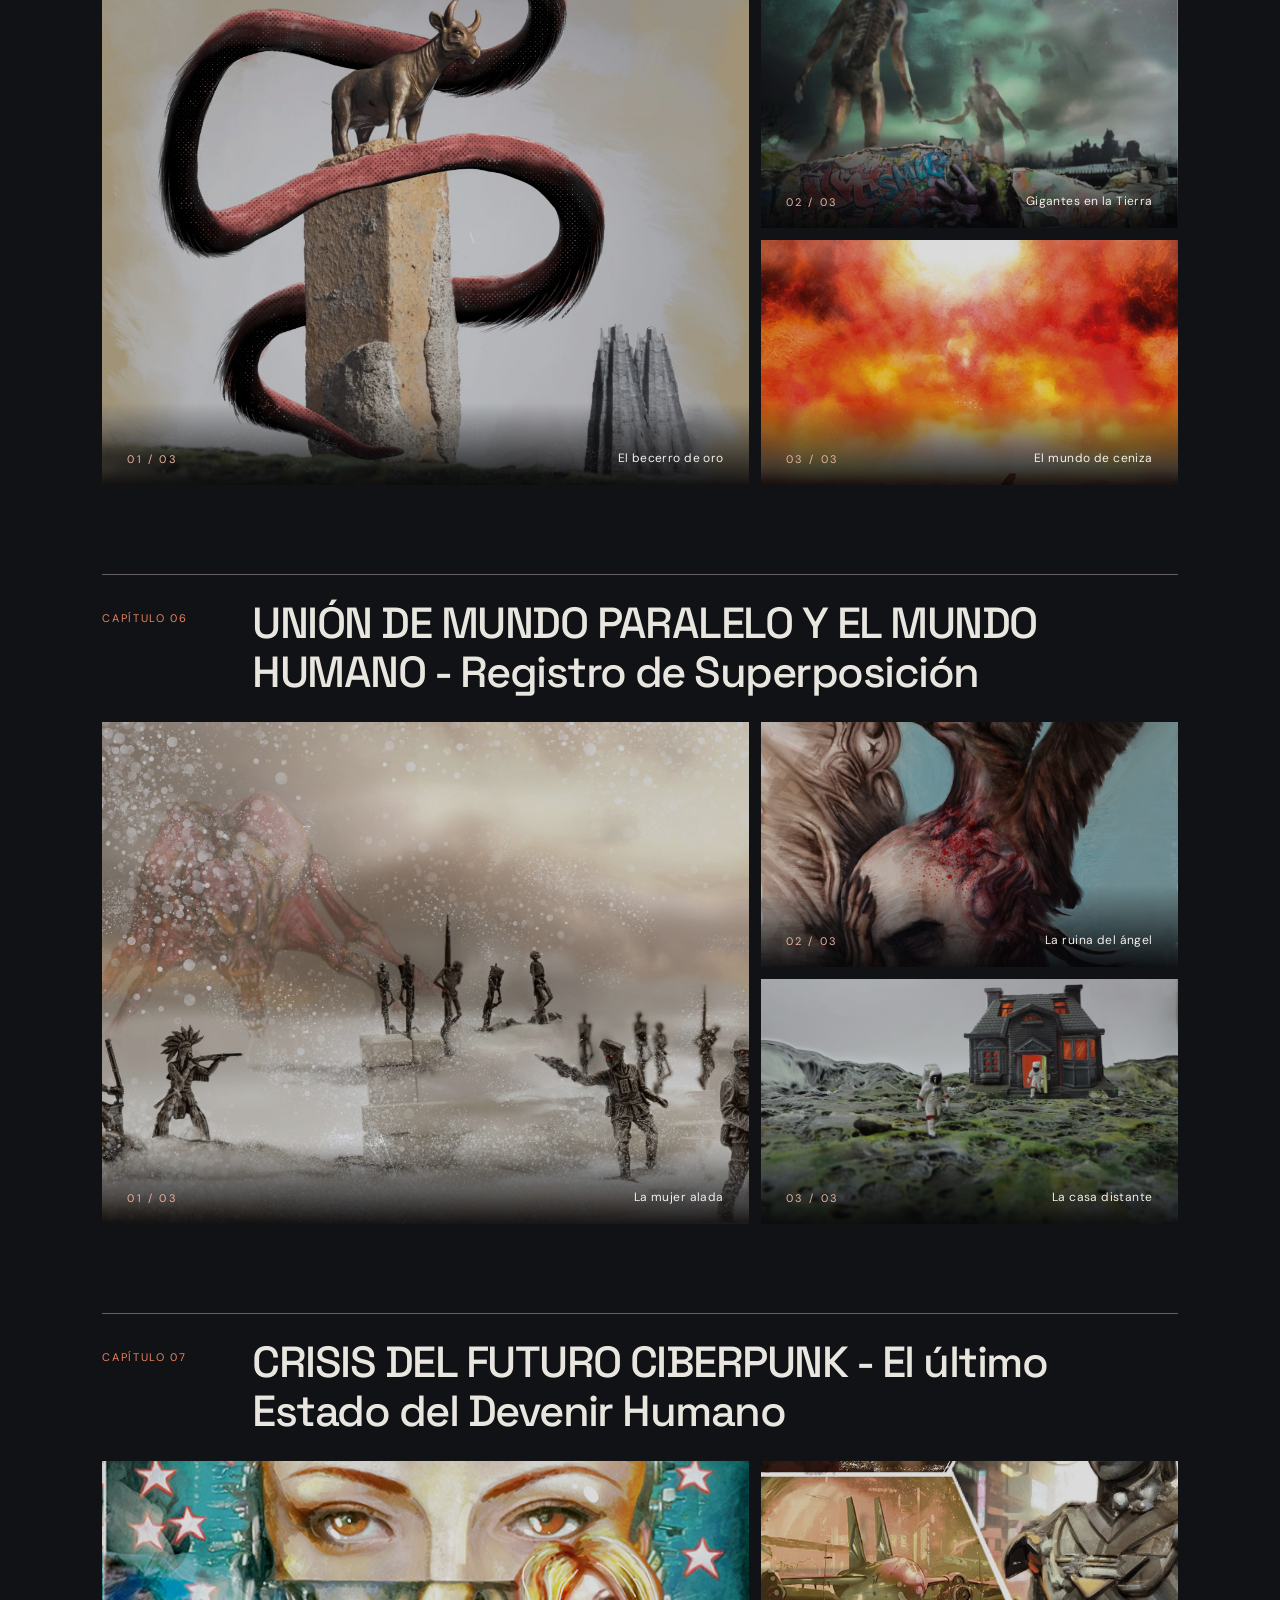
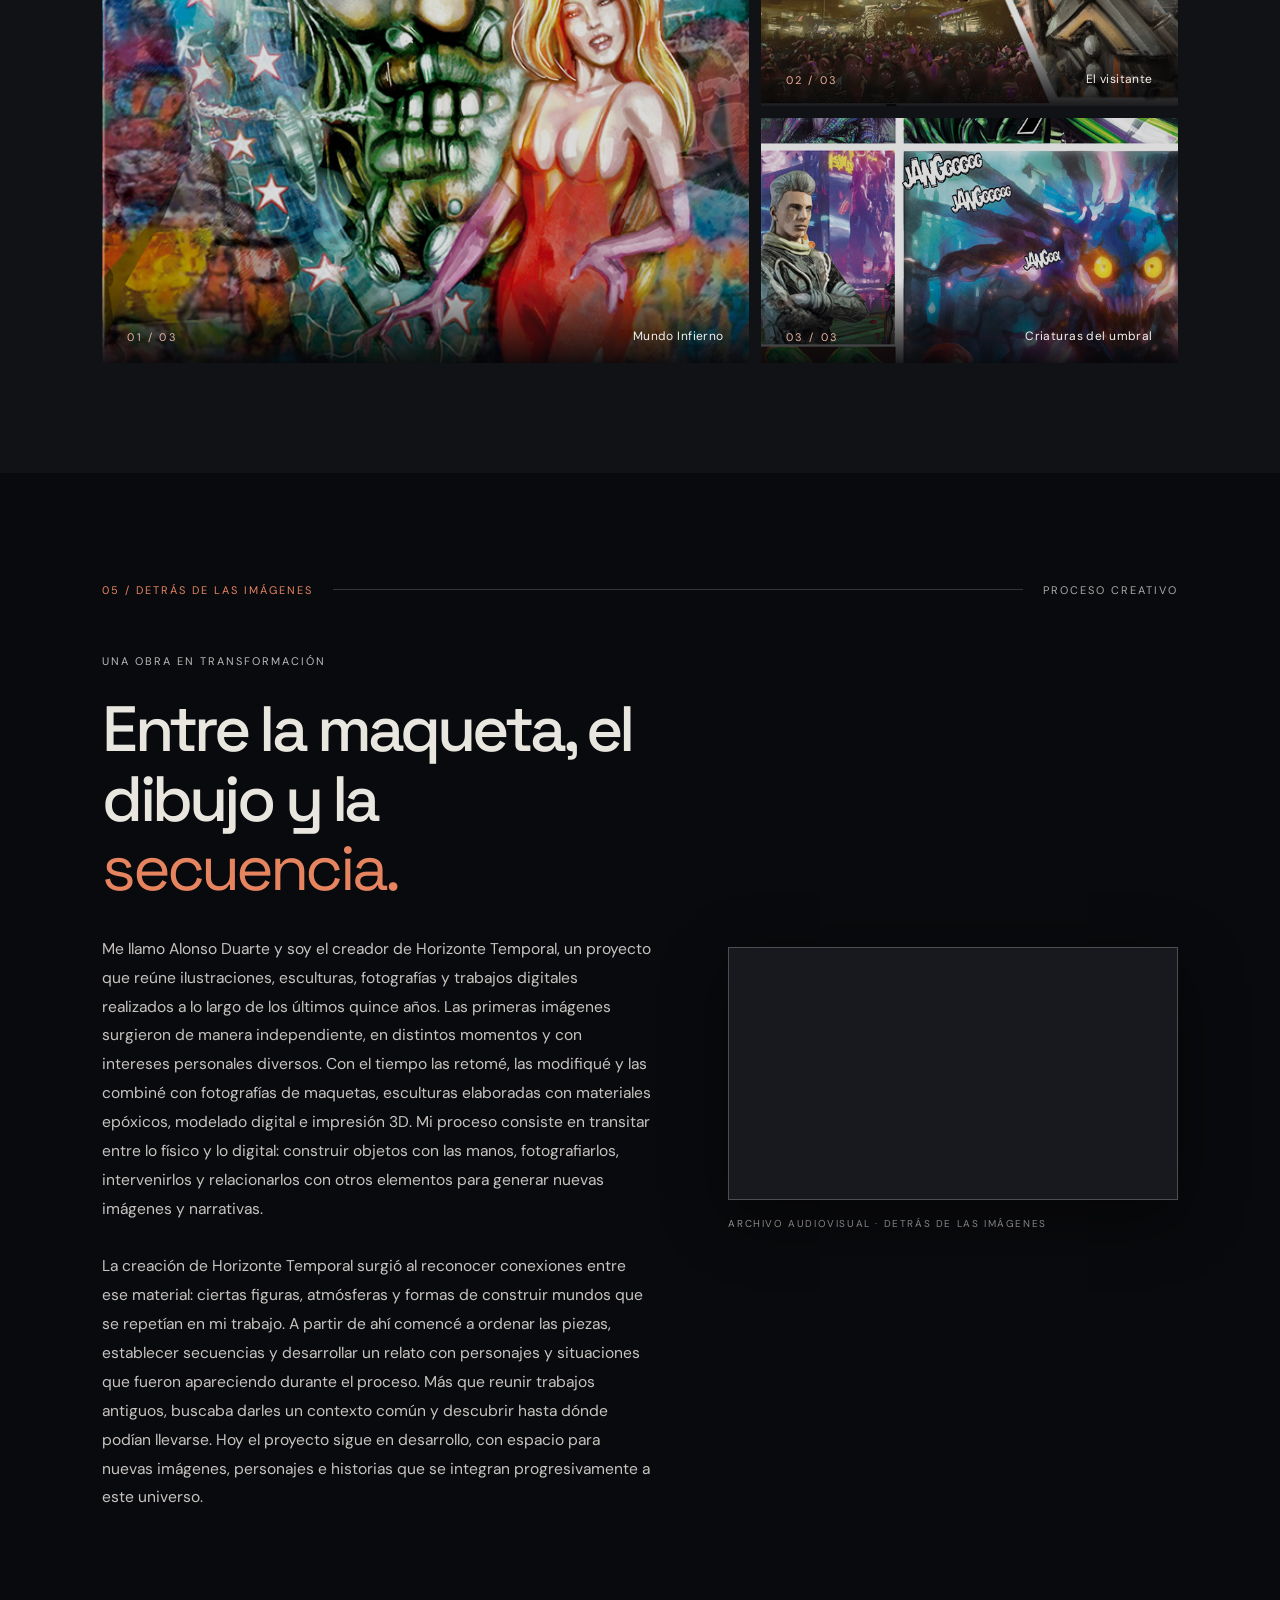
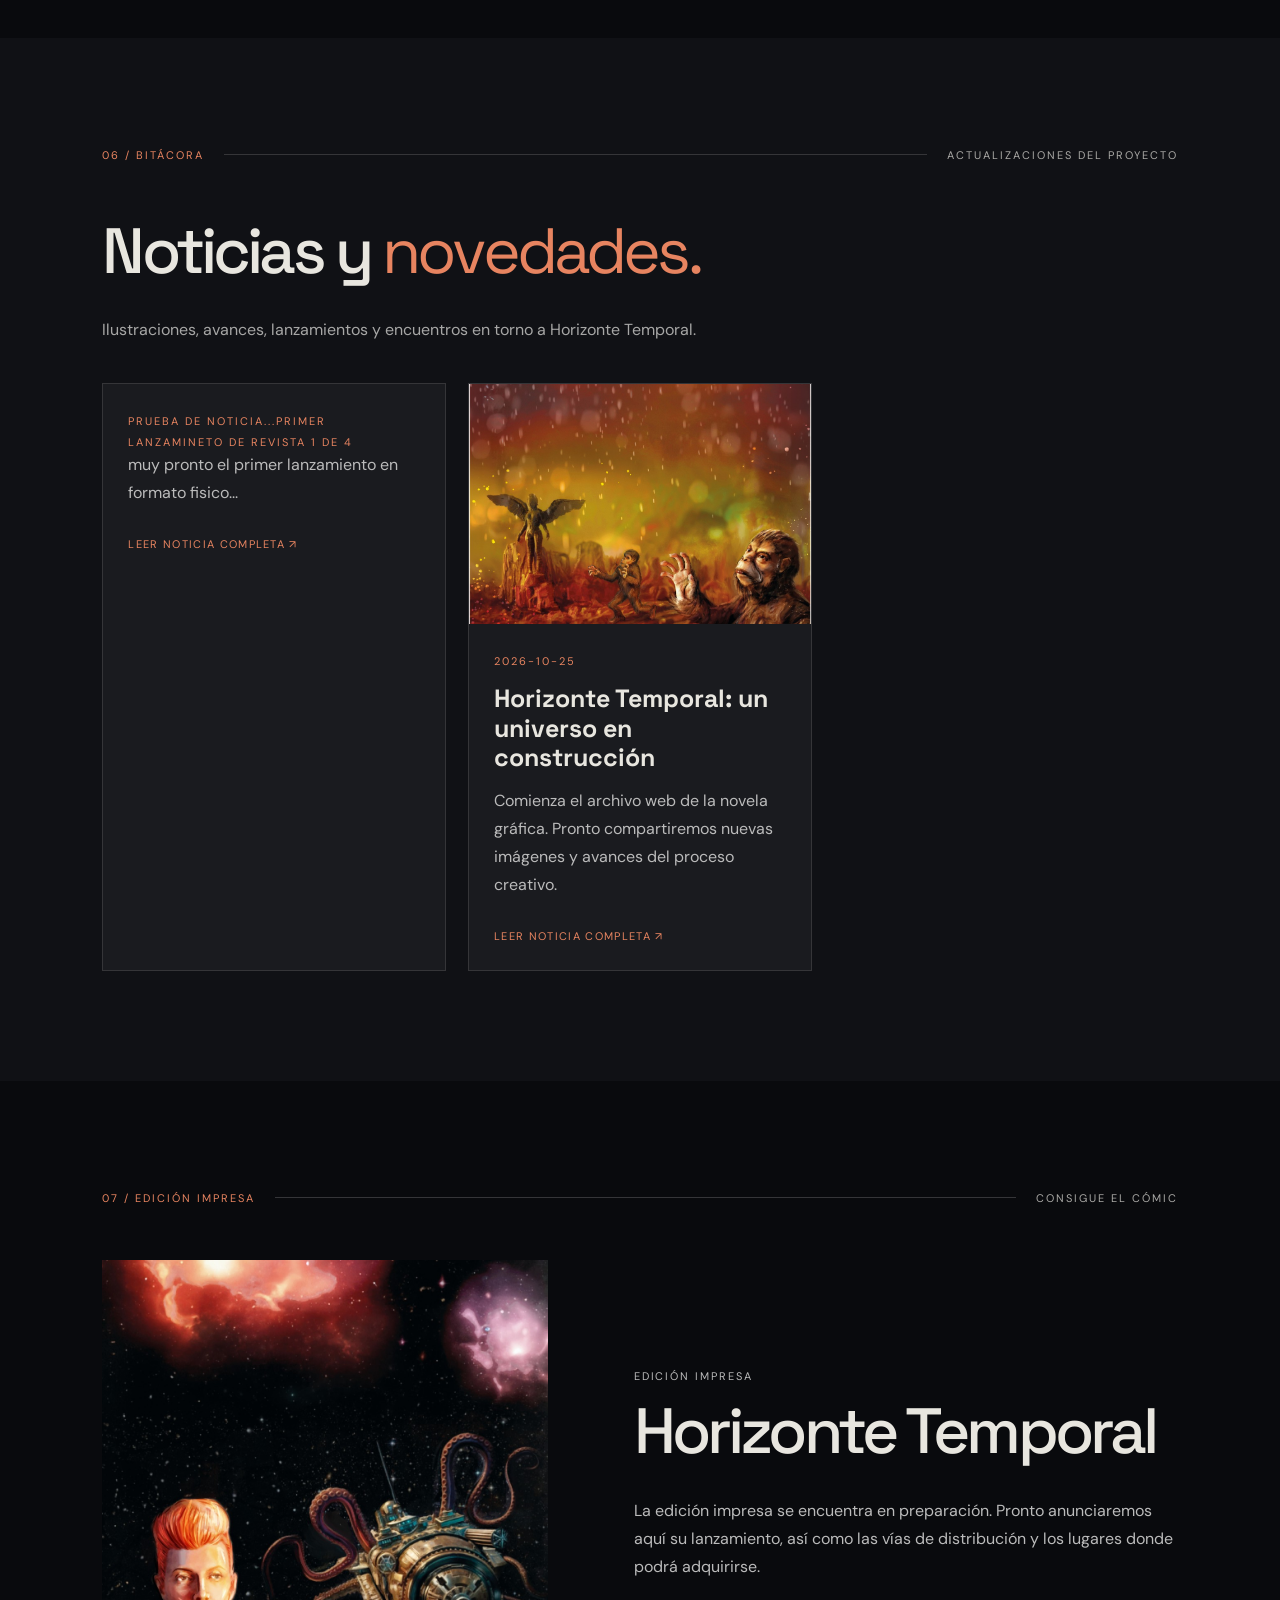
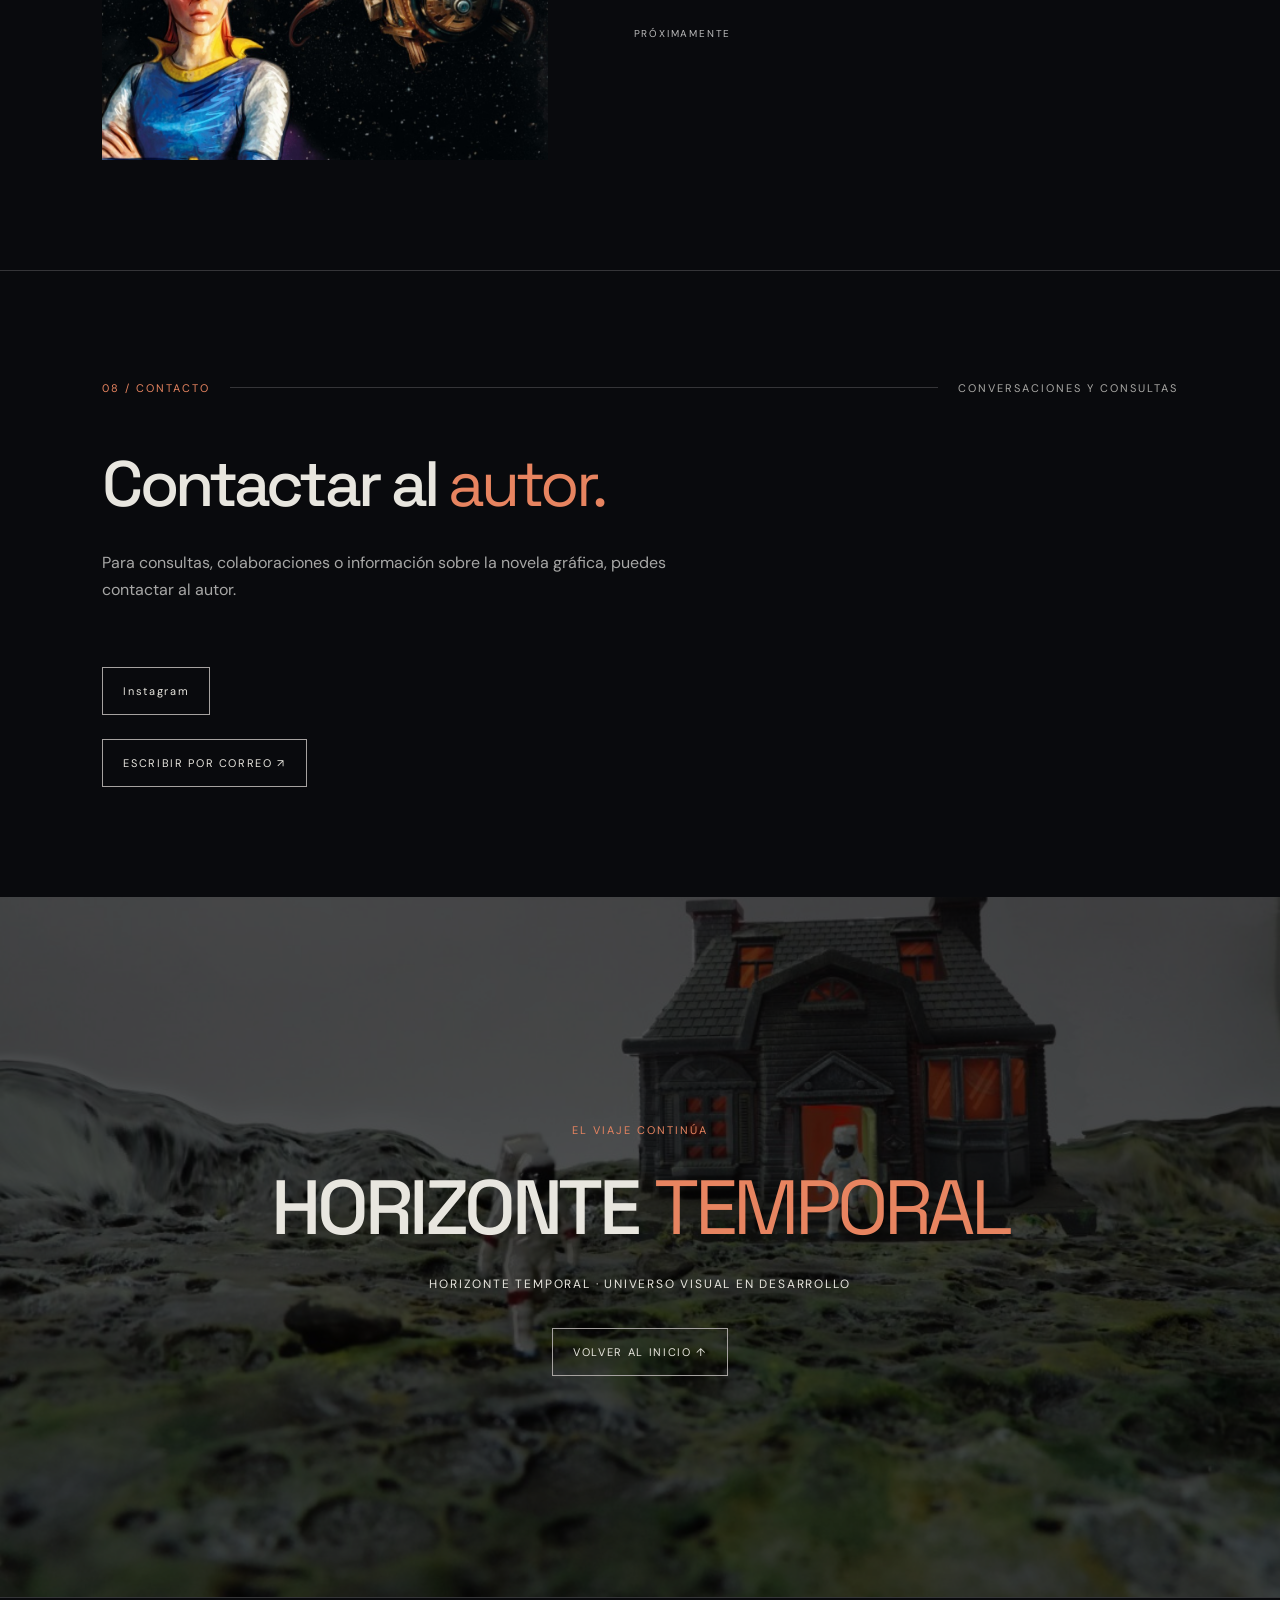
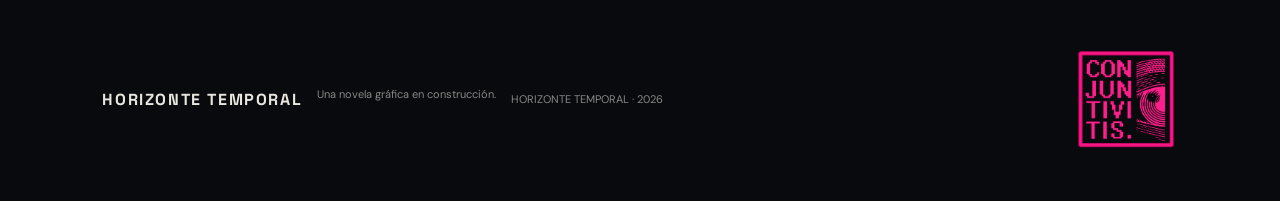
==== commit ddaf20b0: "Preparar botón de venta Mercado Pago en edición impresa" ====
--- a/index.html
+++ b/index.html
@@ -1,2 +1,2 @@
 <!DOCTYPE html>
-<html lang="es"><head><meta charset="utf-8"/><meta content="width=device-width,initial-scale=1" name="viewport"/><meta content="#090a0d" name="theme-color"/><meta content="Horizonte Temporal: un universo de ciencia ficción, ruinas y transformación." name="description"/><title>HORIZONTE TEMPORAL — Universo visual</title><link rel="icon" id="siteFavicon" href="images/horizonte%20temporal-3_.png"/><link href="styles.css" rel="stylesheet"/><link href="gallery-v3.css" rel="stylesheet"/></head><body><div aria-hidden="true" class="grain"></div><header class="topbar"><a class="wordmark" href="#inicio" data-copy="marca_cabecera">HORIZONTE TEMPORAL</a><button aria-controls="nav" aria-expanded="false" class="menu-toggle" id="menuToggle" data-copy="menu">MENÚ ☰</button><nav id="nav"><a href="#historia" data-copy="nav_historia">La historia</a><a href="#galeria" data-copy="nav_galeria">Galería</a><a href="#proceso" data-copy="nav_proceso">Proceso</a><a href="#novedades" data-copy="nav_novedades">Novedades</a><a href="#comprar" data-copy="nav_comprar">Dónde comprar</a><a href="#contacto" data-copy="nav_contacto">Contacto</a></nav></header><main><section class="hero" id="inicio"><img id="heroImage" alt="Imagen de portada de Horizonte Temporal" fetchpriority="high" src="images/1000057951.jpg"/><iframe id="heroYoutube" class="hero-video hero-youtube" title="Video de Horizonte Temporal" allow="autoplay; encrypted-media; picture-in-picture" referrerpolicy="strict-origin-when-cross-origin" aria-hidden="true" tabindex="-1" style="display:none" loading="lazy"></iframe><video id="heroVideo" class="hero-video" autoplay muted loop playsinline preload="none" aria-hidden="true"></video><div class="hero-shade"></div><div class="hero-copy"><h1 id="heroTitle" data-copy="hero_titulo">HORIZONTE TEMPORAL</h1><img id="heroLogo" class="hero-logo" alt="Horizonte Temporal" style="display:none"><p class="lead" data-content="presentacion">Cuando las estrellas dejan de nacer, la materia comienza a recordar otras formas de vida.</p></div><div class="hero-bottom"><span data-copy="hero_pie_izq">7 CAPÍTULOS / 21 IMÁGENES</span><span data-copy="hero_pie_der">DESLIZA PARA DESCUBRIR ↓</span></div></section><section class="intro section" id="historia"><div class="section-head"><span class="index" data-copy="historia_indice">01 / LA HISTORIA</span><span class="rule"></span><span data-copy="historia_genero">CIENCIA FICCIÓN · FANTASÍA ONÍRICA</span></div><div class="intro-grid"><div><p class="kicker" data-copy="historia_entrada">UN VIAJE HACIA EL FINAL DE LAS POSIBILIDADES</p><h2 data-copy="historia_titulo">El cosmos guarda<br/>una <i>última</i> transformación.</h2></div><div class="prose"><p data-content="historia_1">Las galaxias se han vuelto silenciosas. Nadie recuerda cuándo nació la última estrella. En la Tierra, las señales de una transformación imposible comienzan a alterar la vida y la memoria.</p></div></div><div class="wide-image reveal"><img id="historiaImagen" alt="Ilustración del universo de Horizonte Temporal" loading="lazy" src="images/1000057955.jpg"/><span class="image-label" data-copy="historia_pie">EL MUNDO DESPUÉS DEL MUNDO</span></div></section><section class="quote-band"><img id="quoteImage" alt="Imagen del fragmento narrativo" loading="lazy" src="images/1000057950.jpg"/><div><span class="eyebrow" data-copy="cita_rotulo">FRAGMENTO / ARCHIVO DEL COSMOS</span><blockquote data-copy="cita_texto">«La materia había agotado sus combinaciones. Lo que llegó después no era muerte: era otra manera de existir».</blockquote><small data-copy="cita_credito">FRAGMENTO NARRATIVO PROVISIONAL</small></div></section><section class="section gallery-section" id="galeria"><span id="capitulos" class="gallery-legacy-anchor" aria-hidden="true"></span><div class="section-head"><span class="index" data-copy="galeria_indice">04 / ARCHIVO VISUAL</span><span class="rule"></span><span data-copy="galeria_subtitulo">7 CAPÍTULOS · 21 ESPACIOS VISUALES</span></div><h2 data-copy="galeria_titulo">Fragmentos de otros mundos.</h2><p class="section-sub" data-content="galeria_ayuda">Selecciona una imagen para verla ampliada.</p><nav id="galleryChapterNav" class="editorial-nav" aria-label="Navegar por la galería de los siete capítulos"></nav><div id="galleryGrid" class="editorial-gallery"></div></section><section class="process section" id="proceso"><div class="section-head"><span class="index" data-copy="proceso_indice">05 / DETRÁS DE LAS IMÁGENES</span><span class="rule"></span><span data-copy="proceso_subtitulo">PROCESO CREATIVO</span></div><div class="process-grid"><div class="process-copy"><p class="kicker" data-copy="proceso_entrada">UNA OBRA EN TRANSFORMACIÓN</p><h2 data-copy="proceso_titulo">Entre la maqueta,<br/>el dibujo y la <i>memoria.</i></h2><p class="process-story" data-content="proceso_1">El universo visual de Horizonte Temporal se ha construido a lo largo de unos quince años a partir de ilustraciones, esculturas, maquetas, fotografías y composición digital.</p></div><div class="process-media"><div id="processVideoMount" class="process-video-player" aria-label="Video sobre el proceso creativo de Horizonte Temporal"><img src="images/1000057954.jpg" loading="lazy" alt="Imagen del proceso creativo de Horizonte Temporal"/></div><p class="process-video-caption" data-copy="proceso_video_pie">ARCHIVO AUDIOVISUAL · DETRÁS DE LAS IMÁGENES</p></div></div></section><section class="section news-section" id="novedades"><div class="section-head"><span class="index" data-copy="noticias_indice">06 / BITÁCORA</span><span class="rule"></span><span data-copy="noticias_subtitulo">ACTUALIZACIONES DEL PROYECTO</span></div><h2 data-copy="noticias_titulo">Noticias y <i>novedades.</i></h2><p class="section-sub" data-copy="noticias_intro">Ilustraciones, avances, lanzamientos y encuentros en torno a Horizonte Temporal.</p><div class="news-grid" id="newsGrid"></div></section><section class="section buy-section" id="comprar"><div class="section-head"><span class="index" data-copy="compra_indice">07 / EDICIÓN IMPRESA</span><span class="rule"></span><span data-copy="compra_subtitulo">CONSIGUE EL CÓMIC</span></div><div class="buy-grid"><img alt="Ilustración de Horizonte Temporal" id="buyImage" loading="lazy" src="images/1000057951.jpg"/><div><p class="kicker" data-copy="compra_entrada">EDICIÓN IMPRESA</p><h2 id="buyTitle">Horizonte <i>Temporal.</i></h2><p id="buyDescription">Próximamente: información sobre el lanzamiento y los puntos de venta.</p><p class="buy-price" id="buyPrice"></p><div class="buy-links" id="buyLinks"></div><p class="note" id="buyStatus">PRÓXIMAMENTE</p></div></div></section><section class="section contact-section" id="contacto"><div class="section-head"><span class="index" data-copy="contacto_indice">08 / CONTACTO</span><span class="rule"></span><span data-copy="contacto_subtitulo">CONVERSACIONES Y CONSULTAS</span></div><h2 data-copy="contacto_titulo">Contactar al <i>autor.</i></h2><p class="section-sub" data-content="contacto_texto"></p><div id="socialLinks" class="buy-links"></div><a id="contactEmail" class="outline-btn" href="#contacto" data-copy="contacto_boton">ESCRIBIR POR CORREO ↗</a></section><section class="closing"><img id="closingImage" alt="Imagen del cierre" loading="lazy" src="images/1000057945.jpg"/><div><span class="eyebrow" data-copy="cierre_rotulo">EL VIAJE CONTINÚA</span><img id="closingLogo" class="closing-logo" alt="Horizonte Temporal" style="display:none"><h2 id="closingTitle" data-copy="cierre_titulo">HORIZONTE <i>TEMPORAL</i></h2><p data-copy="cierre_pie">HORIZONTE TEMPORAL · UNIVERSO VISUAL EN DESARROLLO</p><a class="outline-btn" href="#inicio" data-copy="cierre_boton">VOLVER AL INICIO ↑</a></div></section></main><footer><div class="wordmark" data-copy="footer_marca">HORIZONTE TEMPORAL</div><p data-copy="footer_descripcion">Una novela gráfica en construcción.</p><small data-copy="footer_credito">HORIZONTE TEMPORAL · 2026</small><div class="footer-editorial-mark" id="footerEditorialMark" hidden><img id="footerEditorialLogo" alt="Logo de la editorial" loading="lazy"/></div></footer><dialog id="lightbox"><button aria-label="Cerrar imagen" class="close">✕</button><button aria-label="Imagen anterior" class="prev">‹</button><img alt=""/><button aria-label="Imagen siguiente" class="next">›</button><div class="lightbox-caption"></div></dialog><script src="site-v3.js"></script></body></html>
+<html lang="es"><head><meta charset="utf-8"/><meta content="width=device-width,initial-scale=1" name="viewport"/><meta content="#090a0d" name="theme-color"/><meta content="Horizonte Temporal: un universo de ciencia ficción, ruinas y transformación." name="description"/><title>HORIZONTE TEMPORAL — Universo visual</title><link rel="icon" id="siteFavicon" href="images/horizonte%20temporal-3_.png"/><link href="styles.css" rel="stylesheet"/><link href="gallery-v3.css" rel="stylesheet"/></head><body><div aria-hidden="true" class="grain"></div><header class="topbar"><a class="wordmark" href="#inicio" data-copy="marca_cabecera">HORIZONTE TEMPORAL</a><button aria-controls="nav" aria-expanded="false" class="menu-toggle" id="menuToggle" data-copy="menu">MENÚ ☰</button><nav id="nav"><a href="#historia" data-copy="nav_historia">La historia</a><a href="#galeria" data-copy="nav_galeria">Galería</a><a href="#proceso" data-copy="nav_proceso">Proceso</a><a href="#novedades" data-copy="nav_novedades">Novedades</a><a href="#comprar" data-copy="nav_comprar">Dónde comprar</a><a href="#contacto" data-copy="nav_contacto">Contacto</a></nav></header><main><section class="hero" id="inicio"><img id="heroImage" alt="Imagen de portada de Horizonte Temporal" fetchpriority="high" src="images/1000057951.jpg"/><iframe id="heroYoutube" class="hero-video hero-youtube" title="Video de Horizonte Temporal" allow="autoplay; encrypted-media; picture-in-picture" referrerpolicy="strict-origin-when-cross-origin" aria-hidden="true" tabindex="-1" style="display:none" loading="lazy"></iframe><video id="heroVideo" class="hero-video" autoplay muted loop playsinline preload="none" aria-hidden="true"></video><div class="hero-shade"></div><div class="hero-copy"><h1 id="heroTitle" data-copy="hero_titulo">HORIZONTE TEMPORAL</h1><img id="heroLogo" class="hero-logo" alt="Horizonte Temporal" style="display:none"><p class="lead" data-content="presentacion">Cuando las estrellas dejan de nacer, la materia comienza a recordar otras formas de vida.</p></div><div class="hero-bottom"><span data-copy="hero_pie_izq">7 CAPÍTULOS / 21 IMÁGENES</span><span data-copy="hero_pie_der">DESLIZA PARA DESCUBRIR ↓</span></div></section><section class="intro section" id="historia"><div class="section-head"><span class="index" data-copy="historia_indice">01 / LA HISTORIA</span><span class="rule"></span><span data-copy="historia_genero">CIENCIA FICCIÓN · FANTASÍA ONÍRICA</span></div><div class="intro-grid"><div><p class="kicker" data-copy="historia_entrada">UN VIAJE HACIA EL FINAL DE LAS POSIBILIDADES</p><h2 data-copy="historia_titulo">El cosmos guarda<br/>una <i>última</i> transformación.</h2></div><div class="prose"><p data-content="historia_1">Las galaxias se han vuelto silenciosas. Nadie recuerda cuándo nació la última estrella. En la Tierra, las señales de una transformación imposible comienzan a alterar la vida y la memoria.</p></div></div><div class="wide-image reveal"><img id="historiaImagen" alt="Ilustración del universo de Horizonte Temporal" loading="lazy" src="images/1000057955.jpg"/><span class="image-label" data-copy="historia_pie">EL MUNDO DESPUÉS DEL MUNDO</span></div></section><section class="quote-band"><img id="quoteImage" alt="Imagen del fragmento narrativo" loading="lazy" src="images/1000057950.jpg"/><div><span class="eyebrow" data-copy="cita_rotulo">FRAGMENTO / ARCHIVO DEL COSMOS</span><blockquote data-copy="cita_texto">«La materia había agotado sus combinaciones. Lo que llegó después no era muerte: era otra manera de existir».</blockquote><small data-copy="cita_credito">FRAGMENTO NARRATIVO PROVISIONAL</small></div></section><section class="section gallery-section" id="galeria"><span id="capitulos" class="gallery-legacy-anchor" aria-hidden="true"></span><div class="section-head"><span class="index" data-copy="galeria_indice">04 / ARCHIVO VISUAL</span><span class="rule"></span><span data-copy="galeria_subtitulo">7 CAPÍTULOS · 21 ESPACIOS VISUALES</span></div><h2 data-copy="galeria_titulo">Fragmentos de otros mundos.</h2><p class="section-sub" data-content="galeria_ayuda">Selecciona una imagen para verla ampliada.</p><nav id="galleryChapterNav" class="editorial-nav" aria-label="Navegar por la galería de los siete capítulos"></nav><div id="galleryGrid" class="editorial-gallery"></div></section><section class="process section" id="proceso"><div class="section-head"><span class="index" data-copy="proceso_indice">05 / DETRÁS DE LAS IMÁGENES</span><span class="rule"></span><span data-copy="proceso_subtitulo">PROCESO CREATIVO</span></div><div class="process-grid"><div class="process-copy"><p class="kicker" data-copy="proceso_entrada">UNA OBRA EN TRANSFORMACIÓN</p><h2 data-copy="proceso_titulo">Entre la maqueta,<br/>el dibujo y la <i>memoria.</i></h2><p class="process-story" data-content="proceso_1">El universo visual de Horizonte Temporal se ha construido a lo largo de unos quince años a partir de ilustraciones, esculturas, maquetas, fotografías y composición digital.</p></div><div class="process-media"><div id="processVideoMount" class="process-video-player" aria-label="Video sobre el proceso creativo de Horizonte Temporal"><img src="images/1000057954.jpg" loading="lazy" alt="Imagen del proceso creativo de Horizonte Temporal"/></div><p class="process-video-caption" data-copy="proceso_video_pie">ARCHIVO AUDIOVISUAL · DETRÁS DE LAS IMÁGENES</p></div></div></section><section class="section news-section" id="novedades"><div class="section-head"><span class="index" data-copy="noticias_indice">06 / BITÁCORA</span><span class="rule"></span><span data-copy="noticias_subtitulo">ACTUALIZACIONES DEL PROYECTO</span></div><h2 data-copy="noticias_titulo">Noticias y <i>novedades.</i></h2><p class="section-sub" data-copy="noticias_intro">Ilustraciones, avances, lanzamientos y encuentros en torno a Horizonte Temporal.</p><div class="news-grid" id="newsGrid"></div></section><section class="section buy-section" id="comprar"><div class="section-head"><span class="index" data-copy="compra_indice">07 / EDICIÓN IMPRESA</span><span class="rule"></span><span data-copy="compra_subtitulo">CONSIGUE EL CÓMIC</span></div><div class="buy-grid"><img alt="Ilustración de Horizonte Temporal" id="buyImage" loading="lazy" src="images/1000057951.jpg"/><div><p class="kicker" data-copy="compra_entrada">EDICIÓN IMPRESA</p><h2 id="buyTitle">Horizonte <i>Temporal.</i></h2><p id="buyDescription">Próximamente: información sobre el lanzamiento y los puntos de venta.</p><p class="buy-price" id="buyPrice"></p><div class="buy-checkout" id="buyCheckout" hidden><a class="outline-btn buy-pay-btn" id="buyPaymentLink" target="_blank" rel="noopener noreferrer">COMPRAR CON MERCADO PAGO ↗</a><p class="buy-payment-note">El pago se realiza de forma segura en Mercado Pago.</p></div><p class="buy-shipping" id="buyShipping"></p><div class="buy-links" id="buyLinks"></div><p class="note" id="buyStatus">PRÓXIMAMENTE</p></div></div></section><section class="section contact-section" id="contacto"><div class="section-head"><span class="index" data-copy="contacto_indice">08 / CONTACTO</span><span class="rule"></span><span data-copy="contacto_subtitulo">CONVERSACIONES Y CONSULTAS</span></div><h2 data-copy="contacto_titulo">Contactar al <i>autor.</i></h2><p class="section-sub" data-content="contacto_texto"></p><div id="socialLinks" class="buy-links"></div><a id="contactEmail" class="outline-btn" href="#contacto" data-copy="contacto_boton">ESCRIBIR POR CORREO ↗</a></section><section class="closing"><img id="closingImage" alt="Imagen del cierre" loading="lazy" src="images/1000057945.jpg"/><div><span class="eyebrow" data-copy="cierre_rotulo">EL VIAJE CONTINÚA</span><img id="closingLogo" class="closing-logo" alt="Horizonte Temporal" style="display:none"><h2 id="closingTitle" data-copy="cierre_titulo">HORIZONTE <i>TEMPORAL</i></h2><p data-copy="cierre_pie">HORIZONTE TEMPORAL · UNIVERSO VISUAL EN DESARROLLO</p><a class="outline-btn" href="#inicio" data-copy="cierre_boton">VOLVER AL INICIO ↑</a></div></section></main><footer><div class="wordmark" data-copy="footer_marca">HORIZONTE TEMPORAL</div><p data-copy="footer_descripcion">Una novela gráfica en construcción.</p><small data-copy="footer_credito">HORIZONTE TEMPORAL · 2026</small><div class="footer-editorial-mark" id="footerEditorialMark" hidden><img id="footerEditorialLogo" alt="Logo de la editorial" loading="lazy"/></div></footer><dialog id="lightbox"><button aria-label="Cerrar imagen" class="close">✕</button><button aria-label="Imagen anterior" class="prev">‹</button><img alt=""/><button aria-label="Imagen siguiente" class="next">›</button><div class="lightbox-caption"></div></dialog><script src="site-v3.js"></script></body></html>
